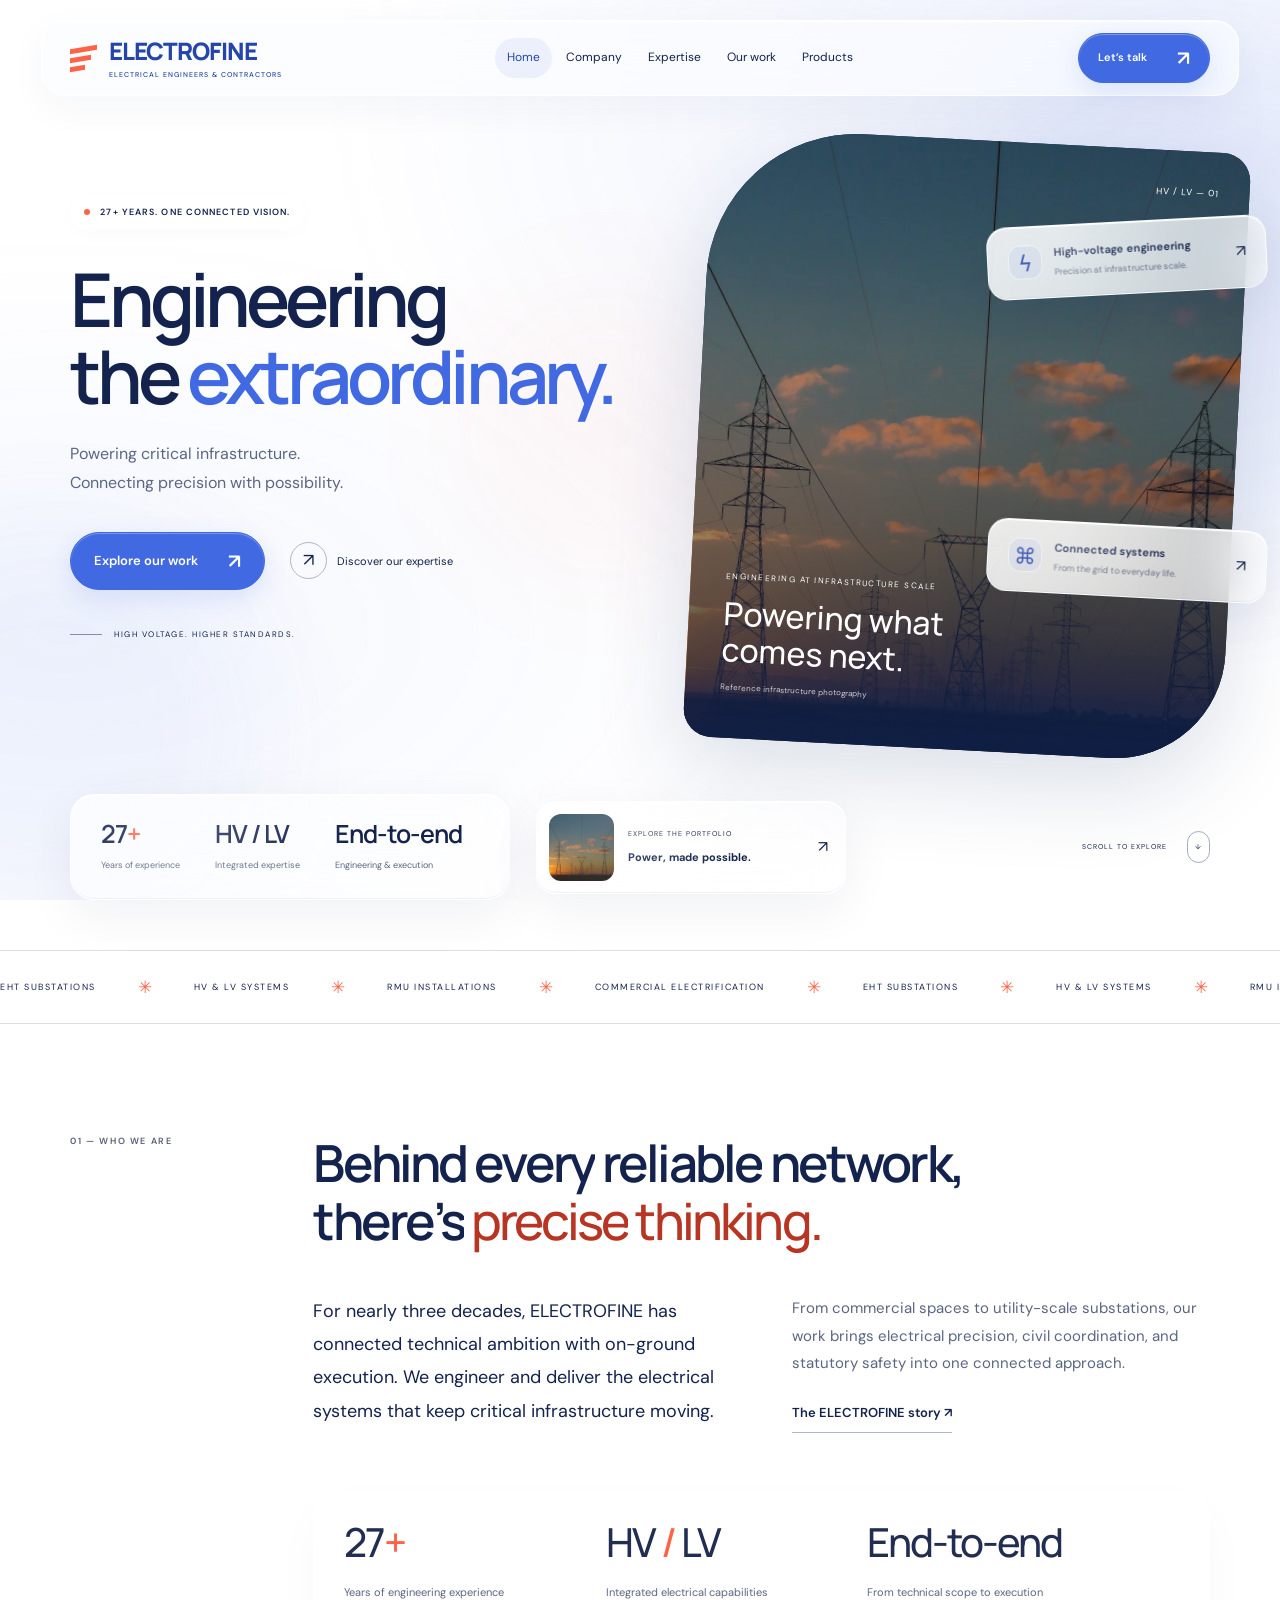
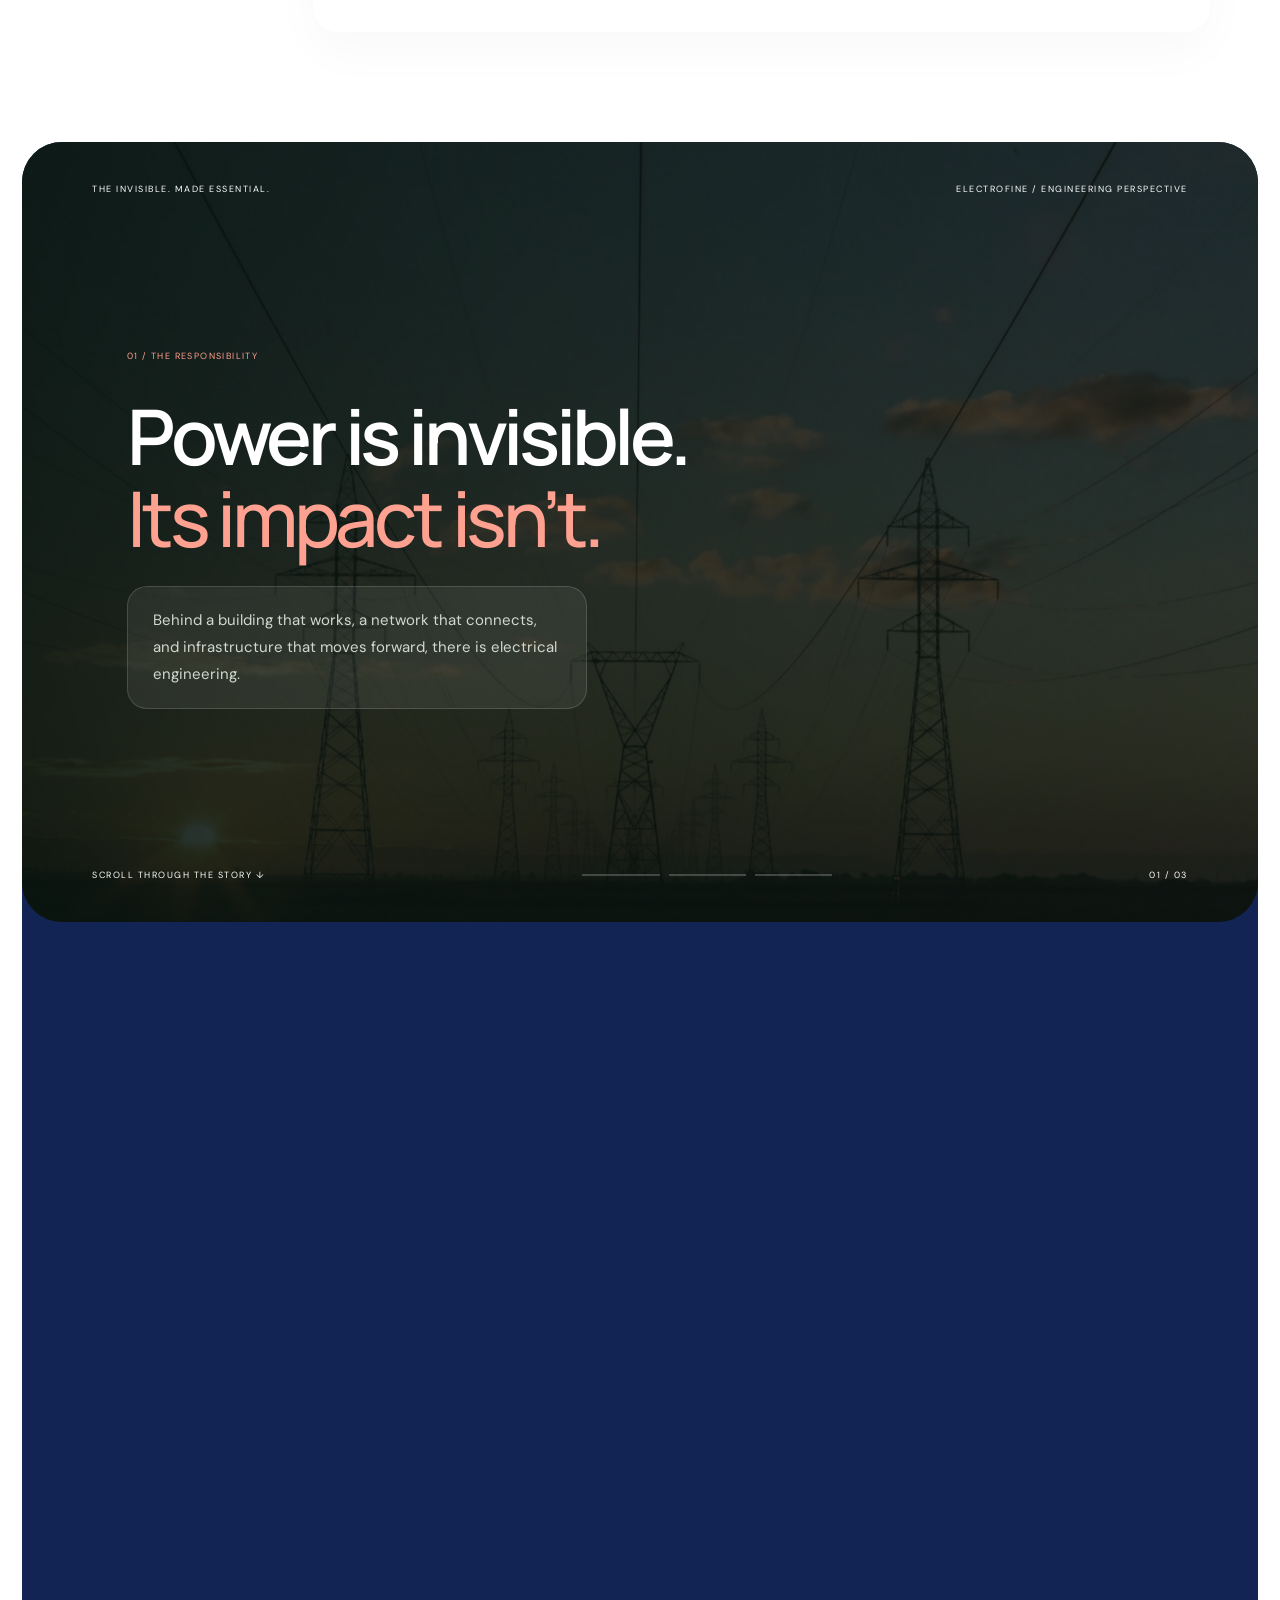
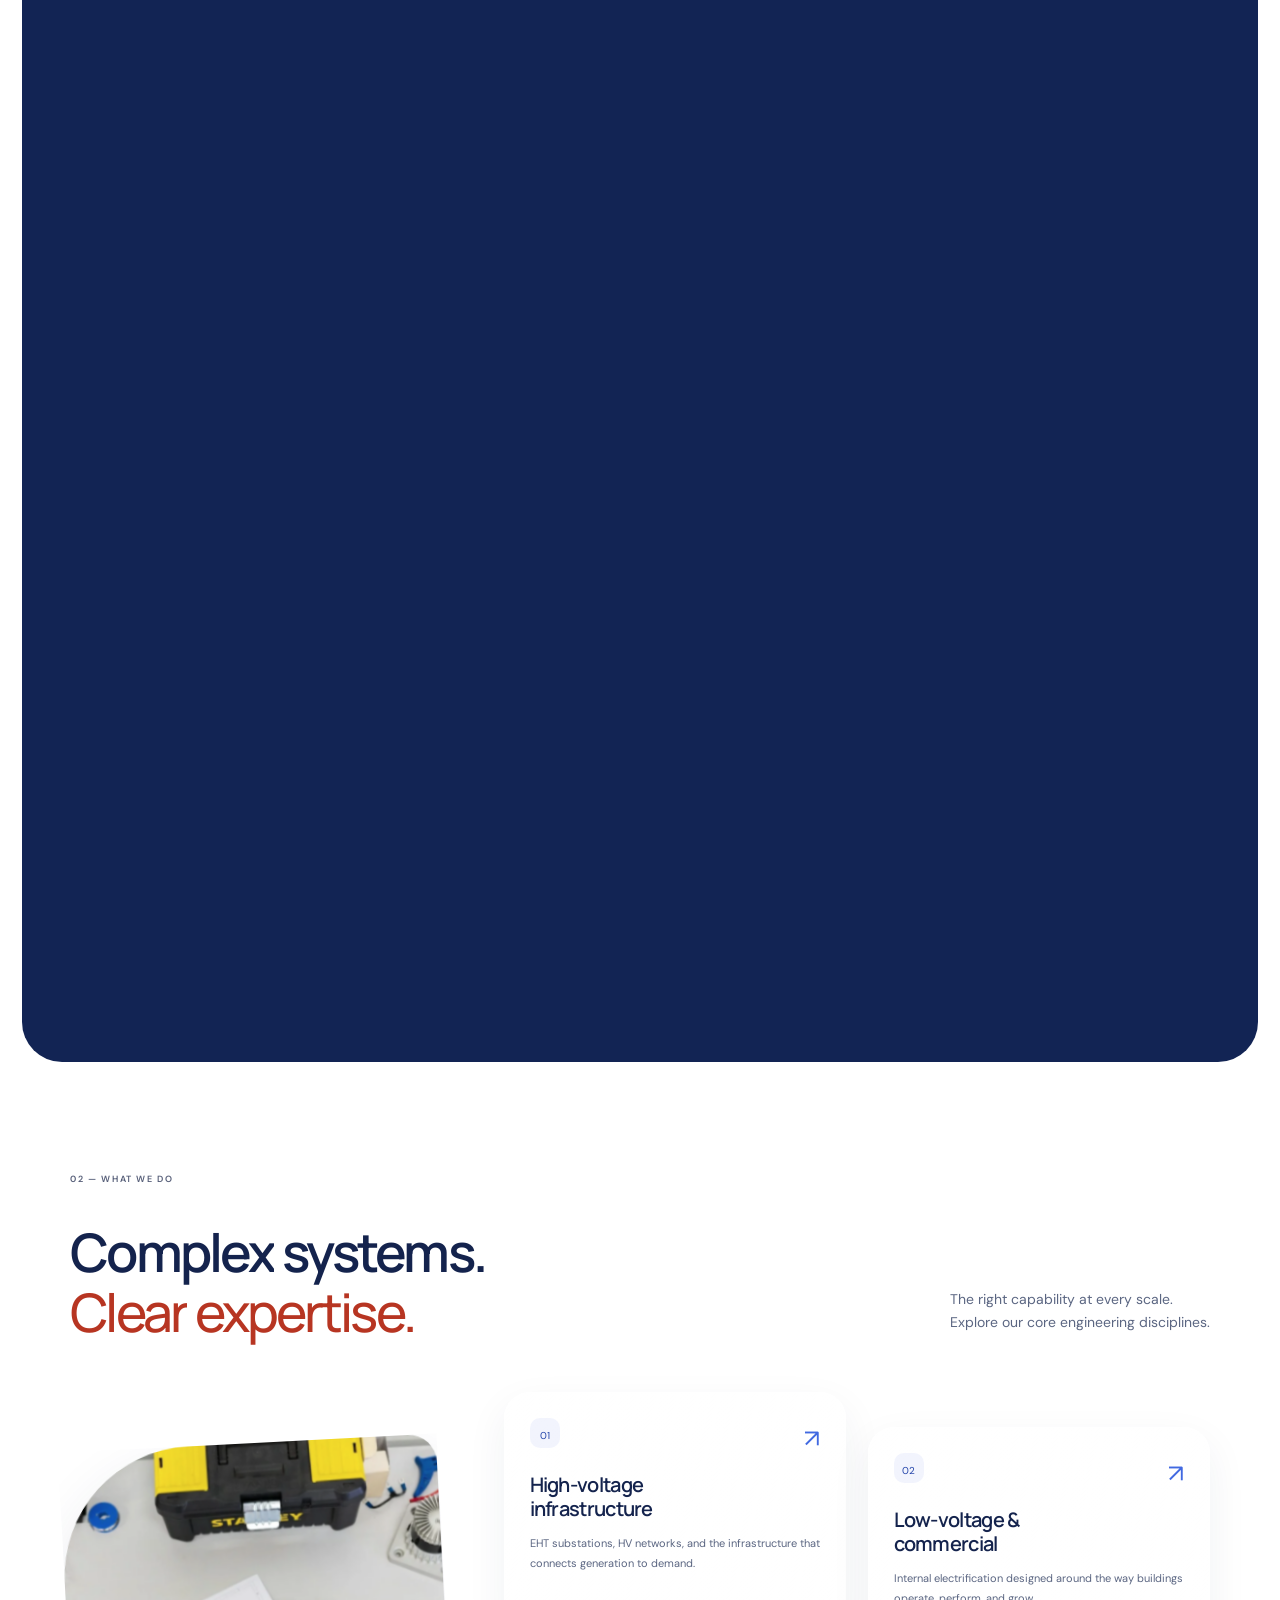
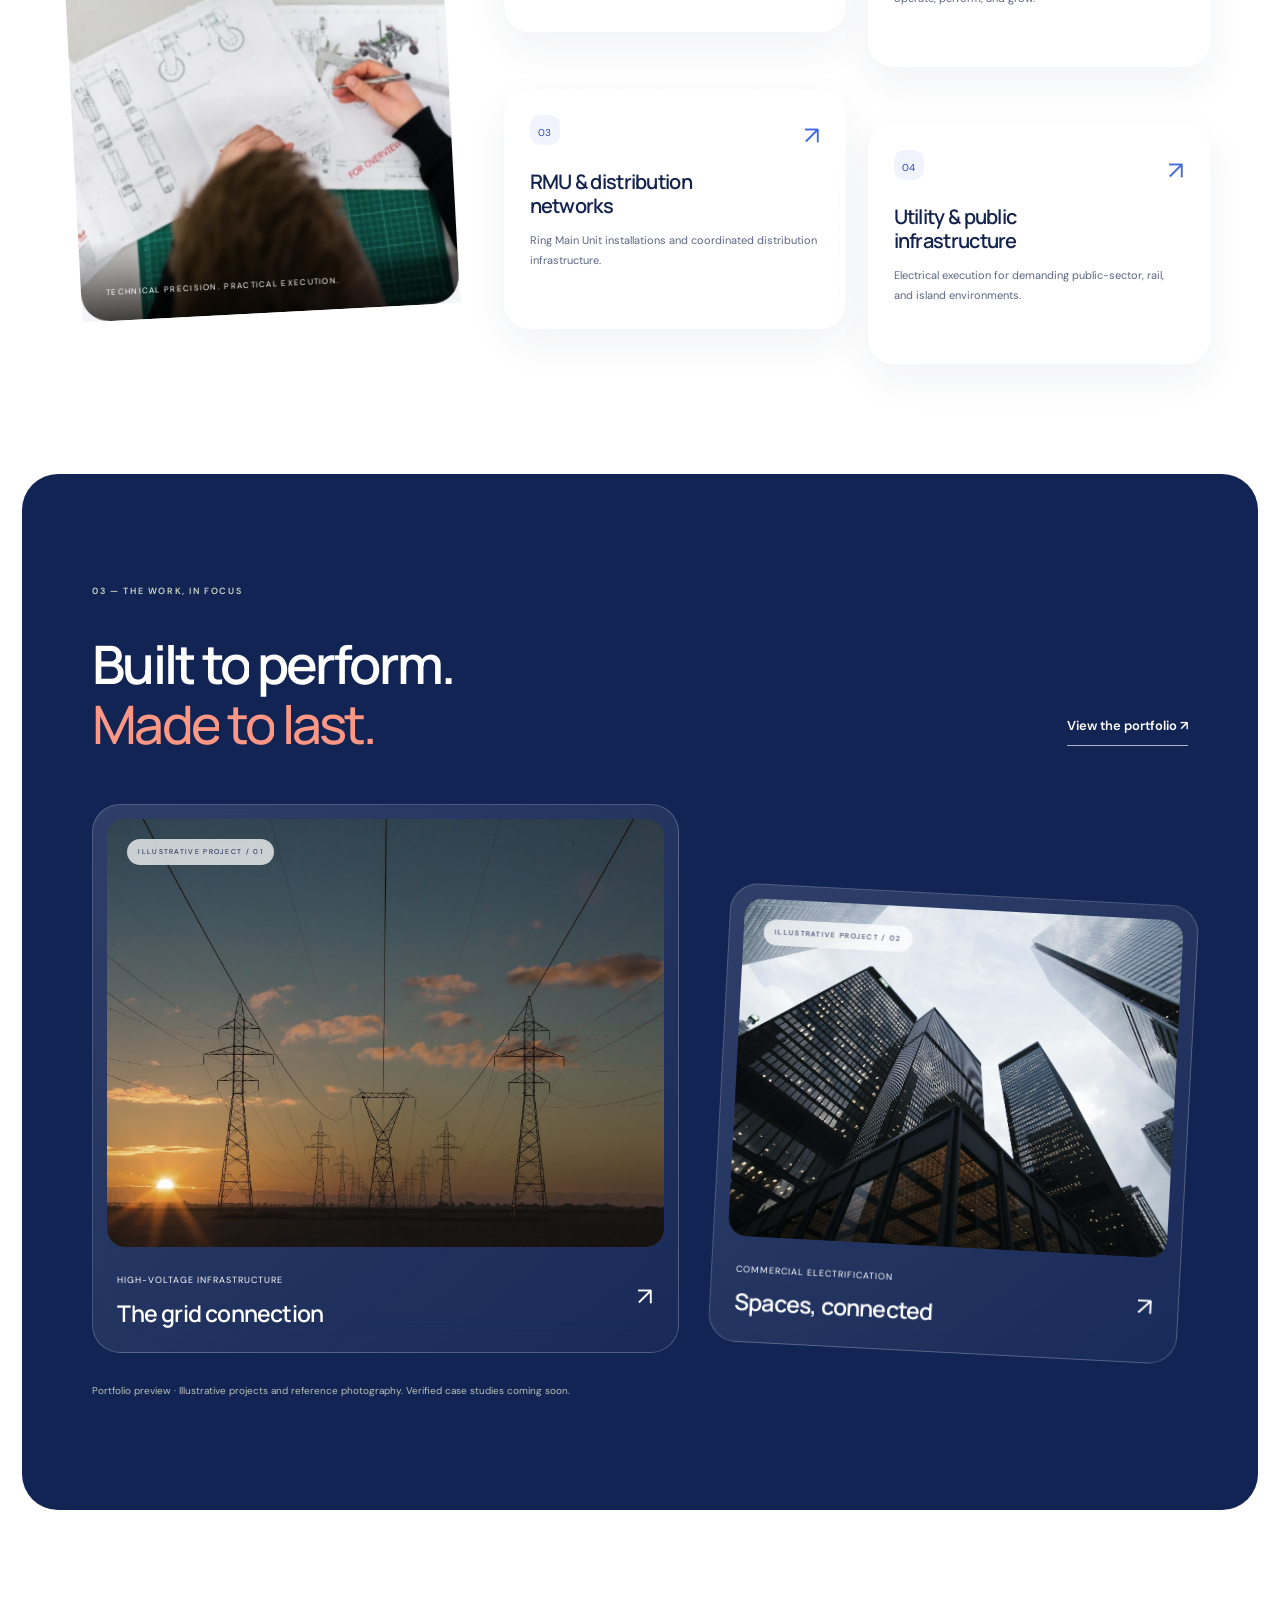
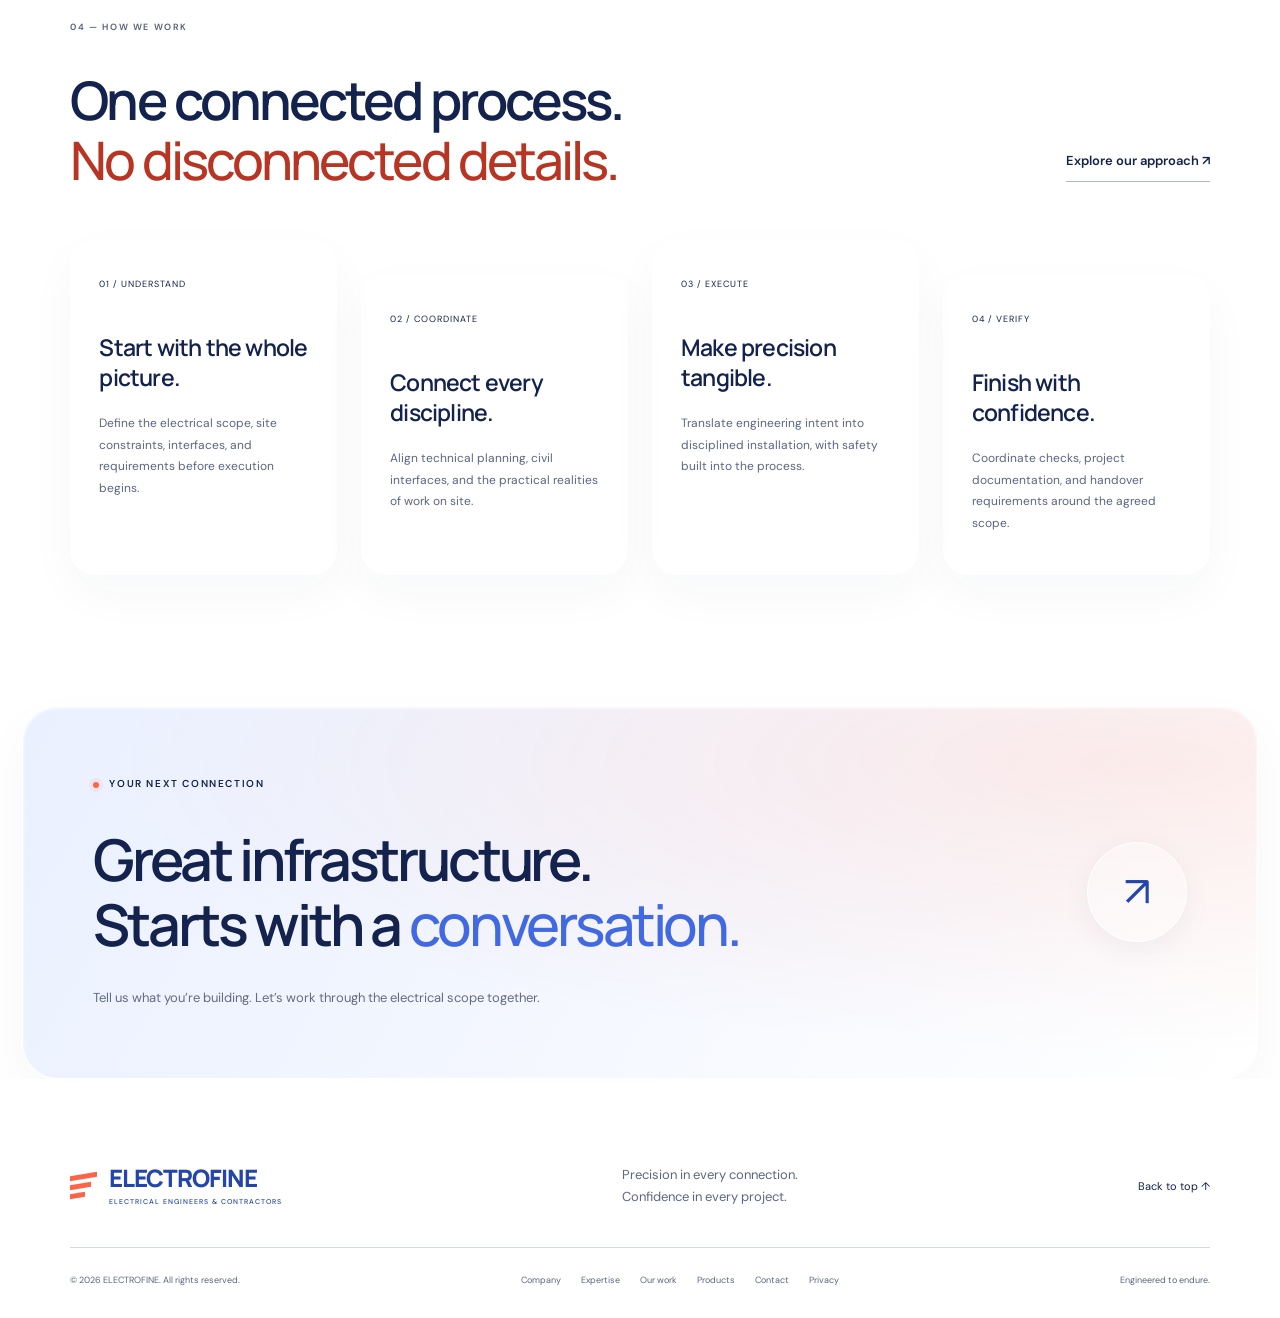
==== index.html @ de741df4 "Initial commit" ====
<!doctype html>
<html lang="en"><head><meta charset="utf-8"><meta name="viewport" content="width=device-width, initial-scale=1"><meta name="theme-color" content="#4169e1"><title>Power, with purpose | ELECTROFINE</title><meta name="description" content="ELECTROFINE Electrical Engineers and Contractors. Over 27 years of high-voltage, low-voltage, substation and infrastructure execution."><meta property="og:title" content="Power, with purpose | ELECTROFINE"><meta property="og:description" content="ELECTROFINE Electrical Engineers and Contractors. Over 27 years of high-voltage, low-voltage, substation and infrastructure execution."><meta property="og:type" content="website"><meta property="og:image" content="assets/images/power-lines.webp"><link rel="icon" type="image/svg+xml" href="assets/images/favicon.svg"><link rel="stylesheet" href="assets/css/fonts.css"><link rel="stylesheet" href="assets/css/style.css"><link rel="stylesheet" href="assets/css/liquid.css"><link rel="stylesheet" href="assets/css/brand.css"><script src="assets/js/config.js" defer></script><script src="assets/js/projects.js" defer></script><script src="assets/js/main.js" defer></script><script src="assets/js/motion.js" defer></script><script src="assets/js/liquid.js" defer></script><script src="assets/js/orbit.js" defer></script></head><body id="top" class="page-home"><a class="skip-link" href="#main">Skip to content</a><div class="scroll-progress" aria-hidden="true"></div><header class="site-header"><a class="brand" href="index.html" aria-label="ELECTROFINE home"><span class="brand-mark" aria-hidden="true"><i></i><i></i><i></i></span><span>ELECTROFINE<span class="brand-caption">ELECTRICAL ENGINEERS & CONTRACTORS</span></span></a><nav class="desktop-nav" aria-label="Main navigation"><a href="index.html" aria-current="page">Home</a><a href="about.html" >Company</a><a href="services.html" >Expertise</a><a href="portfolio.html" >Our work</a><a href="products.html">Products</a></nav><a class="button button-small header-cta" href="contact.html">Let’s talk <span aria-hidden="true">↗</span></a><button class="menu-toggle" aria-label="Open navigation" aria-expanded="false" aria-controls="mobile-menu"><span></span><span></span></button></header><nav id="mobile-menu" class="mobile-menu" aria-label="Mobile navigation" hidden><a href="index.html">Home</a><a href="about.html">Company</a><a href="services.html">Expertise</a><a href="portfolio.html">Our work</a><a href="products.html">Products</a><a href="contact.html">Let’s talk ↗</a></nav><div class="ambient-field" aria-hidden="true"><i></i><i></i><i></i></div><main id="main"><section class="liquid-hero"><div class="hero-halo" aria-hidden="true"></div><div class="liquid-hero-copy"><div class="pill-label"><span></span> 27+ YEARS. ONE CONNECTED VISION.</div><h1>Engineering<br>the <span class="orange-type">extraordinary.</span></h1><p>Powering critical infrastructure.<br>Connecting precision with possibility.</p><div class="hero-actions"><a class="button" href="portfolio.html">Explore our work <span>↗</span></a><a class="round-action" href="services.html"><span>↗</span> Discover our expertise</a></div><div class="hero-small-print"><span class="small-line"></span> HIGH VOLTAGE. HIGHER STANDARDS.</div></div><figure class="infrastructure-hero"><img src="assets/images/power-lines.webp" alt="High-voltage transmission towers and power lines at sunset" width="1600" height="1100" fetchpriority="high"><div class="hero-photo-shade"></div><figcaption><span>ENGINEERING AT INFRASTRUCTURE SCALE</span><strong>Powering what comes next.</strong><small>Reference infrastructure photography</small></figcaption><span class="photo-index" aria-hidden="true">HV / LV — 01</span></figure><a class="floating-glass capability-chip chip-one" href="services.html#high-voltage"><span class="chip-icon">ϟ</span><div><strong>High-voltage engineering</strong><small>Precision at infrastructure scale.</small></div><span>↗</span></a><a class="floating-glass capability-chip chip-two" href="services.html#distribution"><span class="chip-icon">⌘</span><div><strong>Connected systems</strong><small>From the grid to everyday life.</small></div><span>↗</span></a><div class="hero-bottom"><div class="glass-metrics glass-panel"><div><strong>27<span>+</span></strong><small>Years of experience</small></div><div><strong>HV / LV</strong><small>Integrated expertise</small></div><div><strong>End-to-end</strong><small>Engineering & execution</small></div></div><a class="mini-project glass-panel" href="portfolio.html"><img src="assets/images/power-lines.webp" alt="Electrical transmission infrastructure"><div><small>EXPLORE THE PORTFOLIO</small><strong>Power, made possible.</strong></div><span>↗</span></a><a class="hero-scroll" href="#intro">SCROLL TO EXPLORE <span>↓</span></a></div></section><div class="ticker" aria-hidden="true"><div class="ticker-track"><span>EHT SUBSTATIONS</span>✳<span>HV & LV SYSTEMS</span>✳<span>RMU INSTALLATIONS</span>✳<span>COMMERCIAL ELECTRIFICATION</span>✳<span>EHT SUBSTATIONS</span>✳<span>HV & LV SYSTEMS</span>✳<span>RMU INSTALLATIONS</span>✳<span>COMMERCIAL ELECTRIFICATION</span>✳</div></div>
<section class="section intro-section" id="intro"><div class="section-label">01 — WHO WE ARE</div><div class="intro-main"><h2 class="reveal">Behind every reliable network,<br>there’s <em>precise thinking.</em></h2><div class="intro-copy"><p>For nearly three decades, ELECTROFINE has connected technical ambition with on-ground execution. We engineer and deliver the electrical systems that keep critical infrastructure moving.</p><div><p>From commercial spaces to utility-scale substations, our work brings electrical precision, civil coordination, and statutory safety into one connected approach.</p><a class="text-link" href="about.html">The ELECTROFINE story ↗</a></div></div><div class="stats"><div><strong>27<span>+</span></strong><p>Years of engineering experience</p></div><div><strong>HV<span> / </span>LV</strong><p>Integrated electrical capabilities</p></div><div><strong>End-to-end</strong><p>From technical scope to execution</p></div></div></div></section>
<section class="power-story" aria-label="The thinking behind reliable power"><div class="power-story-pin"><img class="story-image" src="assets/images/power-lines.webp" alt="Transmission lines stretching toward the horizon" loading="lazy"><div class="story-shade"></div><div class="story-top"><span>THE INVISIBLE. MADE ESSENTIAL.</span><span>ELECTROFINE / ENGINEERING PERSPECTIVE</span></div><div class="story-slides"><article class="story-slide"><span class="story-index">01 / THE RESPONSIBILITY</span><h2>Power is invisible.<br><em>Its impact isn’t.</em></h2><p>Behind a building that works, a network that connects, and infrastructure that moves forward, there is electrical engineering.</p></article><article class="story-slide"><span class="story-index">02 / THE DISCIPLINE</span><h2>Every interface.<br><em>Every detail.</em></h2><p>From civil coordination to electrical execution, reliability begins where the details come together.</p></article><article class="story-slide"><span class="story-index">03 / THE COMMITMENT</span><h2>Built with precision.<br><em>Built to endure.</em></h2><p>Nearly three decades of experience, brought to the systems that everyday progress depends on.</p></article></div><div class="story-bottom"><span>SCROLL THROUGH THE STORY ↓</span><div class="story-steps" aria-hidden="true"><span><i></i></span><span><i></i></span><span><i></i></span></div><span class="story-counter" aria-hidden="true">01 / 03</span></div></div></section><section class="section expertise-section"><div class="section-top"><div><div class="section-label">02 — WHAT WE DO</div><h2 class="reveal">Complex systems.<br><em>Clear expertise.</em></h2></div><p class="section-intro">The right capability at every scale.<br>Explore our core engineering disciplines.</p></div><div class="expertise-layout"><figure class="expertise-photo"><img src="assets/images/industry.webp" alt="Technical drawings and tools on an engineering workbench" loading="lazy"><figcaption>TECHNICAL PRECISION. PRACTICAL EXECUTION.</figcaption></figure><div class="service-list"><a class="service-row" href="services.html#high-voltage"><span class="service-num">01</span><div><h3>High-voltage infrastructure</h3><p>EHT substations, HV networks, and the infrastructure that connects generation to demand.</p></div><span class="service-arrow">↗</span></a><a class="service-row" href="services.html#low-voltage"><span class="service-num">02</span><div><h3>Low-voltage & commercial</h3><p>Internal electrification designed around the way buildings operate, perform, and grow.</p></div><span class="service-arrow">↗</span></a><a class="service-row" href="services.html#distribution"><span class="service-num">03</span><div><h3>RMU & distribution networks</h3><p>Ring Main Unit installations and coordinated distribution infrastructure.</p></div><span class="service-arrow">↗</span></a><a class="service-row" href="services.html#infrastructure"><span class="service-num">04</span><div><h3>Utility & public infrastructure</h3><p>Electrical execution for demanding public-sector, rail, and island environments.</p></div><span class="service-arrow">↗</span></a></div></div></section><section class="section selected-work dark-section"><div class="section-top"><div><div class="section-label">03 — THE WORK, IN FOCUS</div><h2 class="reveal">Built to perform.<br><em>Made to last.</em></h2></div><a class="text-link" href="portfolio.html">View the portfolio ↗</a></div><div class="home-projects" data-home-projects></div><p class="image-note">Portfolio preview · Illustrative projects and reference photography. Verified case studies coming soon.</p></section>
<section class="section approach-section"><div class="section-top"><div><div class="section-label">04 — HOW WE WORK</div><h2 class="reveal">One connected process.<br><em>No disconnected details.</em></h2></div><a class="text-link" href="services.html#process">Explore our approach ↗</a></div><div class="process-grid"><article><span>01 / UNDERSTAND</span><h3>Start with the whole picture.</h3><p>Define the electrical scope, site constraints, interfaces, and requirements before execution begins.</p></article><article><span>02 / COORDINATE</span><h3>Connect every discipline.</h3><p>Align technical planning, civil interfaces, and the practical realities of work on site.</p></article><article><span>03 / EXECUTE</span><h3>Make precision tangible.</h3><p>Translate engineering intent into disciplined installation, with safety built into the process.</p></article><article><span>04 / VERIFY</span><h3>Finish with confidence.</h3><p>Coordinate checks, project documentation, and handover requirements around the agreed scope.</p></article></div></section><section class="cta-section"><div class="eyebrow"><span class="status-dot"></span> YOUR NEXT CONNECTION</div><div class="cta-row"><h2>Great infrastructure.<br>Starts with a <em>conversation.</em></h2><a class="circle-link" href="contact.html" aria-label="Discuss your project">↗</a></div><p>Tell us what you’re building. Let’s work through the electrical scope together.</p></section></main><footer class="site-footer"><div class="footer-top"><a class="brand" href="index.html"><span class="brand-mark" aria-hidden="true"><i></i><i></i><i></i></span><span>ELECTROFINE<span class="brand-caption">ELECTRICAL ENGINEERS & CONTRACTORS</span></span></a><p>Precision in every connection.<br>Confidence in every project.</p><a class="back-top" href="#top">Back to top ↑</a></div><div class="footer-bottom"><span>© <span data-year>2026</span> ELECTROFINE. All rights reserved.</span><div><a href="about.html">Company</a><a href="services.html">Expertise</a><a href="portfolio.html">Our work</a><a href="products.html">Products</a><a href="contact.html">Contact</a><a href="privacy.html">Privacy</a></div><span>Engineered to endure.</span></div></footer><div class="cursor-label" aria-hidden="true">EXPLORE ↗</div></body></html>
---- assets/css/fonts.css ----
@font-face {
  font-family: 'DM Sans';
  font-style: normal;
  font-weight: 400;
  font-display: swap;
  src: url(../fonts/font-0.woff) format('woff');
}
@font-face {
  font-family: 'DM Sans';
  font-style: normal;
  font-weight: 500;
  font-display: swap;
  src: url(../fonts/font-1.woff) format('woff');
}
@font-face {
  font-family: 'DM Sans';
  font-style: normal;
  font-weight: 600;
  font-display: swap;
  src: url(../fonts/font-2.woff) format('woff');
}
@font-face {
  font-family: 'DM Sans';
  font-style: normal;
  font-weight: 700;
  font-display: swap;
  src: url(../fonts/font-3.woff) format('woff');
}
@font-face {
  font-family: 'Manrope';
  font-style: normal;
  font-weight: 400;
  font-display: swap;
  src: url(../fonts/font-4.woff) format('woff');
}
@font-face {
  font-family: 'Manrope';
  font-style: normal;
  font-weight: 500;
  font-display: swap;
  src: url(../fonts/font-5.woff) format('woff');
}
@font-face {
  font-family: 'Manrope';
  font-style: normal;
  font-weight: 600;
  font-display: swap;
  src: url(../fonts/font-6.woff) format('woff');
}
@font-face {
  font-family: 'Manrope';
  font-style: normal;
  font-weight: 700;
  font-display: swap;
  src: url(../fonts/font-7.woff) format('woff');
}
@font-face {
  font-family: 'Manrope';
  font-style: normal;
  font-weight: 800;
  font-display: swap;
  src: url(../fonts/font-8.woff) format('woff');
}
---- assets/css/style.css ----
/* Electrofine — static, responsive design system. */
:root{--paper:#f3f1e9;--ink:#1b231e;--muted:#6c7168;--line:#d8d9ce;--acid:#e3fb55;--dark:#202a23;--white:#fff;--gutter:clamp(22px,4.5vw,80px);--heading:'Manrope',Arial,sans-serif;--body:'DM Sans',Arial,sans-serif;--ease:cubic-bezier(.22,1,.36,1)}
*{box-sizing:border-box}html{scroll-behavior:smooth;scroll-padding-top:100px}body{margin:0;background:var(--paper);color:var(--ink);font:16px/1.65 var(--body);-webkit-font-smoothing:antialiased}body.menu-open{overflow:hidden}::selection{color:var(--ink);background:var(--acid)}a{color:inherit;text-decoration:none}button,input,select,textarea{font:inherit}button,a,input,select,textarea{-webkit-tap-highlight-color:transparent}button{cursor:pointer}button:disabled{cursor:default}img{display:block;width:100%;height:100%;object-fit:cover}figure{margin:0}h1,h2,h3,p{margin-top:0}h1,h2,h3{font-family:var(--heading);font-weight:500}h1{font-size:clamp(62px,8.7vw,160px);line-height:.99;letter-spacing:-.065em}h2{font-size:clamp(35px,4.15vw,76px);line-height:1.13;letter-spacing:-.055em}h3{font-size:24px;line-height:1.3;letter-spacing:-.035em}em{font-family:Georgia,'Times New Roman',serif;font-weight:400;letter-spacing:-.055em}p{color:var(--muted)}button{border:0}button:focus-visible,a:focus-visible,summary:focus-visible{outline:2px solid #81930d;outline-offset:6px}input:focus-visible,select:focus-visible,textarea:focus-visible{outline:2px solid #81930d;outline-offset:3px}.sr-only{position:absolute;width:1px;height:1px;overflow:hidden;clip:rect(0,0,0,0);white-space:nowrap}.skip-link{position:fixed;top:-100px;left:20px;background:var(--acid);padding:12px;z-index:1000}.skip-link:focus{top:10px}.scroll-progress{height:3px;position:fixed;top:0;left:0;background:var(--ink);width:0;z-index:110}.site-header{height:100px;display:flex;align-items:center;justify-content:space-between;padding:0 var(--gutter);gap:25px;border-bottom:1px solid var(--line);background:rgba(243,241,233,.96);position:relative;z-index:100}.brand{display:inline-flex;align-items:center;gap:12px;font:700 30px/1 var(--heading);letter-spacing:-1.5px}.brand-caption{display:block;font:500 7px/1 var(--body);letter-spacing:1.15px;margin-top:8px}.brand-mark{display:grid;gap:4px;width:27px;transform:skewY(-9deg)}.brand-mark i{display:block;height:5px;background:currentColor}.brand-mark i:nth-child(2){width:21px}.brand-mark i:nth-child(3){width:15px}.desktop-nav{display:flex;gap:32px;font-size:13px}.desktop-nav a{position:relative;padding:14px 0}.desktop-nav a::after{content:'';position:absolute;bottom:5px;left:0;right:0;height:2px;background:var(--ink);transform:scaleX(0);transform-origin:left;transition:transform .3s}.desktop-nav a:hover::after,.desktop-nav a[aria-current]::after{transform:scaleX(1)}.button{display:inline-flex;align-items:center;justify-content:space-between;gap:30px;min-height:53px;padding:15px 24px;background:var(--acid);color:var(--ink);border:1px solid transparent;border-radius:3px;font-size:13px;font-weight:600;transition:background .25s,transform .25s;line-height:1.4}.button:hover{background:#d2ec37;transform:translateY(-3px)}.button span{font-size:20px;transition:transform .25s}.button:hover span{transform:translate(2px,-2px)}.button-small{min-height:43px;padding:10px 19px}.menu-toggle{display:none;background:transparent;padding:12px}.menu-toggle span{display:block;width:24px;height:2px;background:var(--ink);margin:5px 0}.mobile-menu{position:fixed;inset:85px 0 0;background:var(--paper);z-index:99;padding:35px var(--gutter)}.mobile-menu:not([hidden]){display:flex;flex-direction:column}.mobile-menu a{font:500 38px/1.8 var(--heading);border-bottom:1px solid var(--line);letter-spacing:-2px}.eyebrow,.hero-kicker,.section-label{font-size:10px;font-weight:600;letter-spacing:1.6px;text-transform:uppercase}.eyebrow,.hero-kicker{display:flex;align-items:center;gap:10px}.status-dot{display:inline-block;width:6px;height:6px;background:var(--ink);border-radius:50%;box-shadow:0 0 0 4px rgba(27,35,30,.05)}.tiny-index{font-size:9px;letter-spacing:1.3px}.hero-heading{position:relative;padding:40px var(--gutter) 32px}.hero-kicker{margin-bottom:23px}.hero h1{margin:0;max-width:80%;font-size:clamp(90px,10.2vw,185px)}.hero h1>span{display:block}.hero h1 .hero-line{display:flex;align-items:center;gap:40px}.hero h1 em{line-height:.98}.heading-spark{font:400 clamp(65px,8vw,130px)/1 var(--body);color:#7d902e;display:inline-block;animation:rotate-slow 50s linear infinite}.hero-aside{position:absolute;right:var(--gutter);bottom:44px;max-width:250px}.hero-aside p{font-size:15px;line-height:1.65;margin:20px 0;color:var(--ink)}.text-link{display:inline-flex;align-items:center;justify-content:space-between;gap:30px;font-size:13px;font-weight:600;padding:9px 0;border-bottom:1px solid currentColor;transition:gap .3s}.text-link:hover{gap:42px}.hero-media{height:clamp(430px,46vw,760px);margin:0 var(--gutter);position:relative;overflow:hidden;background:var(--dark)}.hero-media>img{object-position:center 55%;animation:hero-image 1.6s var(--ease) both}.hero-media-shade{position:absolute;inset:0;background:linear-gradient(180deg,rgba(0,0,0,.18),transparent 35%,rgba(0,0,0,.65))}.hero-media-top{position:absolute;top:28px;left:32px;right:32px;display:flex;justify-content:space-between;color:white;font-size:9px;letter-spacing:1.5px}.hero-media-bottom{position:absolute;bottom:52px;left:40px;right:40px;display:flex;align-items:end;justify-content:space-between}.hero-media-bottom p{color:#fff;font:500 clamp(35px,4vw,65px)/1.1 var(--heading);letter-spacing:-2px;margin:0}.hero-media-bottom .button{margin-bottom:6px}.scroll-hint{position:absolute;bottom:15px;left:40px;right:40px;color:#fff;display:flex;justify-content:space-between;font-size:8px;letter-spacing:2px;opacity:.8}.ticker{overflow:hidden;margin-top:45px;border-block:1px solid var(--line);padding:20px 0}.ticker-track{display:flex;gap:42px;align-items:center;width:max-content;animation:ticker 50s linear infinite;font-size:17px;color:#7d902e}.ticker-track span{font-size:10px;letter-spacing:2px;color:var(--ink)}.section{padding:110px var(--gutter)}.section-label{margin-bottom:35px}.intro-section{display:grid;grid-template-columns:1fr 3fr;gap:35px}.intro-main h2{max-width:900px;margin-bottom:45px}.intro-copy{display:grid;grid-template-columns:1fr 1fr;gap:60px}.intro-copy p{font-size:15px;line-height:1.85}.intro-copy>p{font-size:18px;color:var(--ink)}.stats{display:grid;grid-template-columns:1fr 1fr 1.35fr;border-top:1px solid var(--line);padding-top:35px;margin-top:45px;gap:30px}.stats strong{font:500 clamp(28px,3.5vw,56px)/1 var(--heading);letter-spacing:-2px;white-space:nowrap}.stats strong span{color:#829342}.stats p{font-size:11px;margin:18px 0 0}.section-top{display:flex;justify-content:space-between;align-items:flex-end;gap:40px;margin-bottom:50px}.section-top h2{margin:0}.section-top>.text-link{margin-bottom:8px}.section-intro{font-size:14px;max-width:300px;margin-bottom:8px}.expertise-section{border-top:1px solid var(--line)}.expertise-layout{display:grid;grid-template-columns:.85fr 1.4fr;gap:80px}.expertise-photo{height:540px;position:relative;overflow:hidden}.expertise-photo img{filter:saturate(.65)}.expertise-photo figcaption{position:absolute;bottom:0;left:0;right:0;background:linear-gradient(transparent,rgba(0,0,0,.7));color:#fff;font-size:8px;letter-spacing:1.3px;padding:45px 25px 22px}.service-row{display:flex;gap:23px;align-items:flex-start;padding:30px 0;border-top:1px solid var(--line)}.service-row:last-child{border-bottom:1px solid var(--line)}.service-num{font-size:10px;padding-top:6px}.service-row h3{margin:0 0 13px;font-size:25px}.service-row p{max-width:400px;font-size:13px;margin:0;line-height:1.75}.service-arrow{margin-left:auto;font-size:25px;transition:transform .3s}.service-row:hover .service-arrow{transform:translate(4px,-4px)}.service-row h3{transition:transform .3s}.service-row:hover h3{transform:translateX(6px)}.dark-section{background:var(--dark);color:var(--paper)}.dark-section p{color:#b8c0b6}.dark-section .section-label{color:#ccd5c4}.dark-section .text-link{color:var(--acid)}.home-projects{display:grid;grid-template-columns:1.25fr 1fr;gap:34px}.project-card{position:relative}.project-image{display:block;overflow:hidden;position:relative;background:#394137;aspect-ratio:1.3}.project-image img{transition:transform .9s var(--ease),filter .8s;filter:saturate(.65)}.project-card:hover img,.project-card:focus-within img{transform:scale(1.055);filter:saturate(.95)}.project-meta{display:flex;justify-content:space-between;align-items:center;border-bottom:1px solid #ffffff30;padding:18px 0}.project-meta h3{font-size:22px;margin:7px 0 0}.project-meta span{font-size:9px;letter-spacing:1px}.project-meta>span{font-size:25px}.project-preview-tag{position:absolute;top:20px;left:20px;background:var(--paper);color:var(--ink);padding:7px 11px;font-size:8px;letter-spacing:1.3px}.project-overlay{position:absolute;inset:0;background:linear-gradient(transparent,rgba(8,17,11,.88));display:flex;flex-direction:column;justify-content:flex-end;padding:35px;color:#fff;opacity:0;transition:opacity .4s}.project-overlay p{color:#e4e8df;max-width:400px;transform:translateY(10px);transition:transform .4s}.project-overlay .text-link{align-self:start;color:var(--acid)}.project-card:hover .project-overlay,.project-card:focus-within .project-overlay{opacity:1}.project-card:hover .project-overlay p,.project-card:focus-within .project-overlay p{transform:translateY(0)}.image-note{margin:30px 0 0;font-size:10px}.process-grid{display:grid;grid-template-columns:repeat(4,1fr);gap:35px}.process-grid article{border-top:1px solid var(--line);padding-top:24px}.process-grid article>span{font-size:9px;letter-spacing:1px}.process-grid h3{font-size:23px;max-width:240px;margin:38px 0 20px}.process-grid p{font-size:13px;line-height:1.8}.dark-section .process-grid article{border-color:#ffffff40}.cta-section{padding:75px var(--gutter);background:var(--acid)}.cta-section .eyebrow{margin-bottom:34px}.cta-row{display:flex;justify-content:space-between;align-items:center;gap:30px}.cta-row h2{font-size:clamp(37px,5.3vw,88px);margin:0}.cta-section>p{font-size:13px;margin:30px 0 0;color:#475228}.circle-link{width:100px;height:100px;border:1px solid var(--ink);border-radius:50%;display:flex;align-items:center;justify-content:center;font-size:42px;flex-shrink:0;transition:background .3s,color .3s,transform .3s}.circle-link:hover{background:var(--ink);color:var(--acid);transform:rotate(45deg)}.site-footer{padding:55px var(--gutter) 25px}.footer-top{display:flex;align-items:center;justify-content:space-between;gap:35px;padding-bottom:50px}.footer-top p{font-size:13px;margin:0}.back-top{font-size:11px}.footer-bottom{display:flex;align-items:center;justify-content:space-between;border-top:1px solid var(--line);padding-top:25px;gap:25px;font-size:9px;color:var(--muted)}.footer-bottom>div{display:flex;gap:20px}.cursor-label{position:fixed;top:0;left:0;width:88px;height:88px;border-radius:50%;background:var(--acid);color:var(--ink);font-size:10px;display:grid;place-items:center;z-index:90;pointer-events:none;opacity:0;transform:translate(-50%,-50%) scale(.6);transition:opacity .2s,transform .2s}.cursor-label.visible{opacity:1;transform:translate(-50%,-50%) scale(1)}.page-heading{padding:70px var(--gutter) 50px}.page-heading .eyebrow{margin-bottom:45px}.page-heading h1{margin-bottom:45px}.heading-bottom{display:flex;justify-content:space-between;align-items:end;gap:30px}.heading-bottom p{max-width:370px;font-size:15px;line-height:1.75;margin:0}.wide-image{height:570px;position:relative;margin-inline:var(--gutter)}.wide-image img{filter:saturate(.6);object-position:center 45%}.wide-image figcaption{position:absolute;bottom:24px;left:30px;color:#fff;font-size:9px;letter-spacing:1.5px}.large-stat{font:500 120px/1 var(--heading);letter-spacing:-8px;color:var(--acid)}.large-stat span{font-size:60px}.large-stat small{display:block;font:400 9px/1.5 var(--body);letter-spacing:1px;margin-top:20px;color:var(--paper)}.timeline{display:grid;grid-template-columns:repeat(3,1fr);gap:50px;margin-top:80px}.timeline article{border-top:1px solid #73806f;position:relative;padding-top:30px}.timeline article::before{content:'';width:7px;height:7px;background:var(--acid);border-radius:50%;position:absolute;top:-4px;left:0}.timeline article>span{font-size:9px;letter-spacing:1px}.timeline h3{margin-top:35px}.timeline p{font-size:14px;line-height:1.8}.values-grid{display:grid;grid-template-columns:1fr 1fr;gap:100px}.values-grid article{position:relative;border-top:1px solid var(--line);padding:26px 0 28px 48px}.values-grid article>span{position:absolute;top:28px;left:0;font-size:10px}.values-grid h3{font-size:23px}.values-grid p{font-size:14px;margin:0}.sector-band{padding:45px var(--gutter);border-top:1px solid var(--line)}.sector-band>span{font-size:9px;letter-spacing:1.4px}.sector-band p{font:500 clamp(18px,2.2vw,35px)/1.7 var(--heading);color:var(--ink);margin:22px 0 0}.sector-band i{font-style:normal;color:#829342;margin-inline:16px}.service-jump{display:grid;grid-template-columns:repeat(4,1fr);margin:20px var(--gutter) 0;border-block:1px solid var(--line);gap:20px}.service-jump a{font-size:11px;padding:25px 0}.service-detail{scroll-margin-top:0}.service-detail+.service-detail{border-top:1px solid var(--line)}.service-detail-title{display:flex;justify-content:space-between;gap:40px;align-items:start;margin-bottom:45px}.service-detail-title h2{width:65%;margin:0}.service-detail-body{display:grid;grid-template-columns:1fr 1fr;gap:80px}.service-detail-body>img{height:500px;filter:saturate(.55)}.service-detail-body>div{padding-top:15px}.service-detail-body p{font-size:15px;line-height:1.85}.line-list{list-style:none;padding:0;margin:30px 0}.line-list li{padding:15px 0;border-top:1px solid var(--line);font-size:12px;display:flex;justify-content:space-between}.line-list li:last-child{border-bottom:1px solid var(--line)}.faq-section{display:grid;grid-template-columns:1fr 1.4fr;gap:80px}.faq-list details{border-top:1px solid var(--line)}.faq-list details:last-child{border-bottom:1px solid var(--line)}.faq-list summary{list-style:none;cursor:pointer;padding:25px 0;display:flex;justify-content:space-between;gap:24px;font-size:16px}.faq-list summary::-webkit-details-marker{display:none}.faq-list summary span{font-size:24px;line-height:1;transition:transform .3s}.faq-list details[open] summary span{transform:rotate(45deg)}.faq-list p{font-size:14px;max-width:550px;padding-right:30px}.portfolio-heading h1 .heading-spark{margin-left:7vw}.portfolio-toolbar{display:flex;justify-content:space-between;align-items:center;gap:20px;margin:10px var(--gutter) 0;padding:25px 0;border-block:1px solid var(--line)}.filters{display:flex;gap:10px;flex-wrap:wrap}.filters button,.view-toggle{font-size:11px;padding:10px 16px;background:transparent;color:var(--ink);border-radius:3px}.filters button.active{background:var(--ink);color:var(--paper)}.filters button:hover:not(.active){background:#e4e5da}.filters sup{margin-left:8px;font-size:8px}.view-toggle{border:1px solid var(--line);white-space:nowrap}.view-toggle span{margin-left:12px}.portfolio-notice{padding:20px var(--gutter) 0;font-size:9px;letter-spacing:1px;margin:0}.portfolio-notice span{margin-left:20px;font-size:11px;letter-spacing:0}.portfolio-stage{padding:35px var(--gutter) 80px}.portfolio-track{display:grid;grid-template-columns:1fr 1fr;gap:50px 30px}.portfolio-track .project-meta{border-color:var(--line)}.portfolio-track .project-image{aspect-ratio:1.35}.portfolio-track .project-overlay p{font-size:15px}.gallery-bottom{display:none}.portfolio-stage.scroll-gallery{height:var(--gallery-height,300vh);padding:0;position:relative;margin-top:30px}.scroll-gallery .portfolio-sticky{position:sticky;top:0;height:100vh;overflow:hidden;display:flex;flex-direction:column;justify-content:center;padding-top:35px}.scroll-gallery .portfolio-track{display:flex;gap:35px;padding:0 var(--gutter);width:max-content;will-change:transform}.scroll-gallery .project-card{width:min(67vw,1050px);flex-shrink:0}.scroll-gallery .project-image{height:65vh;aspect-ratio:auto;max-height:650px}.scroll-gallery .gallery-bottom{display:flex;align-items:center;gap:30px;margin:32px var(--gutter);font-size:9px;letter-spacing:1px}.gallery-progress{height:1px;background:var(--line);flex:1;margin-left:50px}.gallery-progress span{height:2px;background:var(--ink);width:0;display:block}.gallery-instruction{margin-left:30px}.project-detail-heading{padding-bottom:30px}.project-detail-heading h1{font-size:clamp(55px,7.5vw,130px);max-width:1150px}.breadcrumb{font-size:11px;margin-bottom:35px;display:inline-block}.detail-tags{display:flex;justify-content:space-between;gap:20px;font-size:10px;letter-spacing:1px}.sample-label{color:#6b762f}.project-cover{height:68vh;min-height:350px;margin:0 var(--gutter)}.project-cover img{filter:saturate(.65)}.project-overview{display:grid;grid-template-columns:1fr 2fr;gap:100px}.project-facts{margin:0}.project-facts div{border-top:1px solid var(--line);padding:18px 0}.project-facts dt{font-size:9px;color:var(--muted);letter-spacing:1px}.project-facts dd{margin:8px 0 0;font-size:14px}.project-overview h2{font-size:42px}.project-overview p{font-size:16px;line-height:1.9}.sample-disclaimer{padding:20px;background:#e6e8dd;font-size:12px!important}.project-scope{display:grid;grid-template-columns:1fr 1fr;gap:100px}.project-scope .line-list li{border-color:#ffffff35}.project-scope p{max-width:480px}.project-pagination{display:flex;justify-content:space-between;align-items:center;gap:35px;padding:50px var(--gutter)}.next-project{font:500 30px/1.4 var(--heading);letter-spacing:-1px}.next-project small{display:block;font:400 9px/1.5 var(--body);letter-spacing:1px;margin-bottom:12px;color:var(--muted)}.contact-layout{padding-top:45px;display:grid;grid-template-columns:.85fr 1.3fr;gap:100px}.contact-aside>p{max-width:320px;font-size:14px}.contact-details{margin:40px 0}.contact-details a{display:block;font-size:18px;margin:10px 0}.contact-details p{font-size:13px}.contact-guide{border-top:1px solid var(--line);padding-top:25px}.contact-guide>span{font-size:9px;letter-spacing:1px}.contact-guide ul{padding-left:17px;color:var(--muted);font-size:13px;line-height:2.2}.form-heading{display:flex;justify-content:space-between;align-items:center;border-top:1px solid var(--ink);padding-top:25px;margin-bottom:32px;gap:20px}.form-heading h3{margin:0}.form-heading>span,.form-divider{font-size:9px;letter-spacing:1px}.form-row{display:grid;grid-template-columns:1fr 1fr;gap:25px}label{display:block;font-size:11px;font-weight:500;margin-bottom:27px}label>span{color:var(--muted)}input,select,textarea{display:block;width:100%;border:0;border-bottom:1px solid #b7bbae;background:transparent;color:var(--ink);font-size:14px;border-radius:0;padding:14px 0;line-height:1.6}input::placeholder,textarea::placeholder{color:#7c8176;font-size:13px}textarea{resize:vertical;min-height:140px}select{margin-top:2px;max-width:100%}.form-divider{margin:15px 0 30px;border-top:1px solid var(--line);padding-top:28px}.checkbox-label{display:flex;gap:12px;align-items:flex-start;font-size:11px;line-height:1.8}.checkbox-label input{width:15px;height:15px;margin-top:3px;flex-shrink:0;accent-color:var(--ink)}.checkbox-label a{text-decoration:underline}.form-submit{display:flex;align-items:center;justify-content:space-between;gap:20px}.form-submit>span{font-size:10px;color:var(--muted)}.form-note{font-size:11px;margin:20px 0 0;line-height:1.8}.form-status:not(:empty){padding:16px 20px;background:#e3e8d8;margin-top:20px;font-size:13px}.form-status a{text-decoration:underline}.legal-copy{max-width:1000px;margin:auto;padding-top:20px}.legal-copy h2{font-size:38px}.legal-copy h3{font-size:23px;margin-top:38px}.legal-copy p{font-size:15px}.error-heading{min-height:65vh}.error-heading .button{margin-top:25px}.noscript-message{margin:30px var(--gutter)}.reveal{transition:opacity .85s var(--ease),transform .85s var(--ease)}.js-motion .reveal:not(.is-visible){opacity:0;transform:translateY(30px)}
@keyframes ticker{to{transform:translateX(-50%)}}@keyframes rotate-slow{to{transform:rotate(360deg)}}@keyframes hero-image{from{transform:scale(1.06);opacity:.6}to{transform:scale(1);opacity:1}}
@media(min-width:1800px){.site-header,.hero-heading,.section,.page-heading,.site-footer,.cta-section{padding-left:max(var(--gutter),calc((100vw - 1650px)/2));padding-right:max(var(--gutter),calc((100vw - 1650px)/2))}.hero-aside{right:max(var(--gutter),calc((100vw - 1650px)/2))}}
@media(max-width:1100px){.desktop-nav{gap:20px}.hero-aside{max-width:210px}.hero h1{font-size:11vw}.intro-section{grid-template-columns:1fr}.intro-copy{gap:35px}.expertise-layout{gap:40px;grid-template-columns:.85fr 1.3fr}.service-row h3{font-size:21px}.service-row{gap:17px}.process-grid{gap:22px}.process-grid h3{font-size:21px}.contact-layout{gap:55px}.service-detail-body{gap:45px}.values-grid{gap:60px}.footer-bottom>span:last-child{display:none}.faq-section{gap:40px}}
@media(max-width:760px){:root{--gutter:23px}.site-header{height:85px}.brand{font-size:25px;gap:10px}.brand-caption{font-size:5.8px;letter-spacing:.95px}.brand-mark{width:24px}.brand-mark i{height:4px}.desktop-nav,.header-cta{display:none}.menu-toggle{display:block}.hero-heading{padding-top:35px;padding-bottom:28px}.hero-kicker{font-size:8px;letter-spacing:1.4px;margin-bottom:30px}.hero h1{font-size:clamp(58px,16.8vw,120px);max-width:100%;line-height:1.02}.hero h1 .hero-line{gap:22px}.heading-spark{font-size:65px}.hero-aside{position:static;margin-top:30px;max-width:none;display:flex;justify-content:space-between;align-items:end;gap:20px}.hero-aside .tiny-index{display:none}.hero-aside p{font-size:11px;margin:0}.hero-aside .text-link{font-size:10px;gap:14px;padding-bottom:5px}.hero-media{height:470px}.hero-media>img{object-position:44% center}.hero-media-top{left:20px;right:20px;top:20px;font-size:7px}.coordinate{display:none}.hero-media-bottom{left:23px;right:23px;bottom:65px;display:block}.hero-media-bottom p{font-size:38px;letter-spacing:-1.5px;margin-bottom:25px}.hero-media-bottom .button{font-size:11px;min-height:46px;padding:12px 17px}.scroll-hint{left:23px;right:23px;font-size:7px;bottom:20px}.ticker{margin-top:28px;padding:16px 0}.ticker-track{gap:26px}.ticker-track span{font-size:8px}.section{padding-block:70px}.section-label{font-size:9px;margin-bottom:27px}.intro-section{gap:0}.intro-main h2{font-size:35px;margin-bottom:30px}.intro-copy{grid-template-columns:1fr;gap:8px}.intro-copy>p{font-size:17px}.intro-copy p{font-size:14px}.stats{gap:15px;grid-template-columns:1fr 1fr;padding-top:25px;margin-top:30px}.stats>div:last-child{grid-column:span 2;border-top:1px solid var(--line);padding-top:22px;margin-top:10px}.stats strong{font-size:40px}.stats p{margin-top:12px;font-size:10px}.section-top{display:block;margin-bottom:32px}.section-top h2{font-size:37px}.section-intro,.section-top>.text-link{margin-top:25px}.expertise-layout{grid-template-columns:1fr;gap:35px}.expertise-photo{height:340px}.service-row{padding-block:25px}.service-row h3{font-size:23px}.service-row p{font-size:12px}.home-projects{grid-template-columns:1fr;gap:38px}.project-overlay{padding:24px;opacity:1;background:linear-gradient(transparent 35%,rgba(8,17,11,.85))}.project-overlay p{display:none}.project-overlay .text-link{font-size:11px}.project-meta h3{font-size:21px}.project-preview-tag{left:16px;top:16px}.image-note{font-size:9px}.process-grid{grid-template-columns:1fr 1fr;gap:30px 24px}.process-grid h3{margin-top:24px;font-size:21px}.process-grid p{font-size:12px}.process-grid article>span{font-size:8px}.cta-section{padding-block:50px}.cta-section .eyebrow{font-size:8px;margin-bottom:25px}.cta-row{align-items:flex-end;gap:10px}.cta-row h2{font-size:34px;max-width:85%}.circle-link{width:51px;height:51px;font-size:26px}.cta-section>p{font-size:11px;max-width:280px}.footer-top{flex-wrap:wrap;gap:30px;padding-bottom:30px}.footer-top .brand{width:100%}.footer-top p{font-size:11px}.footer-bottom{flex-direction:column;align-items:start;gap:20px}.footer-bottom>div{flex-wrap:wrap;gap:20px}.page-heading{padding-top:50px;padding-bottom:35px}.page-heading .eyebrow{font-size:8px;margin-bottom:35px;letter-spacing:1.1px}.page-heading h1{font-size:clamp(49px,9.7vw,75px);margin-bottom:30px}.heading-bottom{align-items:start;flex-direction:column;gap:22px}.heading-bottom p{font-size:14px}.tiny-index{font-size:8px}.wide-image{height:400px}.wide-image figcaption{left:20px;font-size:7px}.large-stat{font-size:95px;margin-top:45px;letter-spacing:-5px}.large-stat small{font-size:8px}.timeline{grid-template-columns:1fr;gap:30px;margin-top:45px}.timeline h3{margin-top:20px}.values-grid{grid-template-columns:1fr;gap:25px}.values-grid article{padding-left:35px}.values-grid h3{font-size:22px}.sector-band p{font-size:20px}.sector-band i{margin-inline:8px}.service-jump{grid-template-columns:1fr 1fr;gap:0 20px;margin-top:0}.service-jump a{font-size:9px;padding-block:18px}.service-detail-title{display:block;margin-bottom:30px}.service-detail-title h2{width:100%;margin-top:25px;font-size:37px}.service-detail-body{grid-template-columns:1fr;gap:25px}.service-detail-body>img{height:330px}.service-detail-body>div{padding:0}.service-detail-body h3{font-size:24px}.service-detail-body p{font-size:14px}.faq-section{grid-template-columns:1fr;gap:25px}.faq-list summary{font-size:14px}.portfolio-heading h1{font-size:21vw}.portfolio-heading h1 .heading-spark{font-size:16vw;margin-left:3vw}.portfolio-toolbar{align-items:start;gap:12px}.filters{gap:5px}.filters button{font-size:9px;padding:9px 11px}.view-toggle{display:none}.portfolio-notice{font-size:8px;padding-top:20px}.portfolio-notice span{display:block;margin:8px 0 0;font-size:10px;max-width:320px}.portfolio-stage{padding-block:30px 60px}.portfolio-track{grid-template-columns:1fr;gap:35px}.project-detail-heading h1{font-size:52px}.detail-tags{font-size:8px;flex-wrap:wrap}.project-cover{height:430px;min-height:0}.project-overview{grid-template-columns:1fr;gap:35px}.project-facts{display:grid;grid-template-columns:1fr 1fr;gap:0 25px}.project-overview h2{font-size:34px}.project-overview p{font-size:14px}.project-scope{grid-template-columns:1fr;gap:25px}.project-pagination{align-items:start;padding-block:35px}.next-project{font-size:20px;max-width:50%}.project-pagination>.text-link{font-size:10px;gap:10px}.contact-layout{grid-template-columns:1fr;gap:45px;padding-top:25px}.contact-aside h2{font-size:36px}.contact-details{margin:25px 0}.contact-guide{padding-top:20px}.form-row{gap:22px}.form-heading h3{font-size:22px}.form-heading>span{font-size:8px}.form-submit .button{font-size:11px;padding-inline:18px}.legal-copy h2{font-size:30px}.cursor-label{display:none}.error-heading h1{font-size:55px}}
@media(max-width:380px){.form-row{grid-template-columns:1fr;gap:0}.hero-aside{align-items:start;flex-direction:column;gap:14px}.hero h1{font-size:17vw}.process-grid{grid-template-columns:1fr}.cta-row h2{font-size:29px}.brand{font-size:23px}.form-submit{align-items:start;flex-direction:column}}
@media(prefers-reduced-motion:reduce){html{scroll-behavior:auto}*,*::before,*::after{animation:none!important;transition:none!important}.js-motion .reveal:not(.is-visible){opacity:1;transform:none}.cursor-label{display:none}}

/* Cinematic motion system — native scroll with eased visual response. */
.motion-word{display:inline-block;vertical-align:top;overflow:clip;padding-bottom:.13em;margin-bottom:-.13em;line-height:inherit}.motion-word-inner{display:inline-block;line-height:inherit}.hero h1>span.motion-word{display:inline-block}.cinematic-motion .hero-heading,.cinematic-motion .page-heading{overflow:clip}.cinematic-motion .hero h1 .motion-word-inner,.cinematic-motion .page-heading h1 .motion-word-inner{transform:translate3d(0,115%,0) rotate(3deg);transition:transform 1.2s cubic-bezier(.16,1,.3,1);transition-delay:calc(var(--word-index)*75ms + 70ms)}.cinematic-motion.motion-ready .hero h1 .motion-word-inner,.cinematic-motion.motion-ready .page-heading h1 .motion-word-inner{transform:translate3d(0,0,0) rotate(0)}.cinematic-motion .hero-media{margin-inline:calc(var(--gutter)*(1 - var(--hero-expand,0)*.85));border-radius:calc(6px*(1 - var(--hero-expand,0)));transition:none}.cinematic-motion .hero-media>img{animation:none;transform:scale(1.12);will-change:transform}.cinematic-motion .hero-heading h1{will-change:transform,opacity}.motion-observer .motion-reveal{opacity:0;transform:translate3d(0,36px,0);transition:opacity .85s var(--ease),transform 1.1s var(--ease);transition-delay:var(--reveal-delay,0ms)}.motion-observer .motion-reveal.motion-visible{opacity:1;transform:translate3d(0,0,0)}.motion-observer .media-reveal{clip-path:inset(10% 4% 10% 4%);opacity:.35;transition:clip-path 1.5s var(--ease),opacity 1s var(--ease)}.motion-observer .media-reveal.motion-visible{clip-path:inset(0);opacity:1}.wide-image,.project-cover{overflow:hidden}.cinematic-motion .wide-image img,.cinematic-motion .project-cover img,.cinematic-motion .expertise-photo img{transform:scale(1.1);will-change:transform}.read-heading .motion-word-inner{transition:opacity .18s linear}.power-story{position:relative;background:#15221c;color:#fff}.power-story-pin{position:relative;padding:60px var(--gutter);overflow:hidden}.story-image,.story-shade{position:absolute;inset:0;width:100%;height:100%}.story-image{object-position:center;filter:saturate(.55)}.story-shade{background:linear-gradient(90deg,rgba(8,20,15,.88),rgba(8,20,15,.45)),linear-gradient(0deg,rgba(8,20,15,.35),transparent)}.story-top,.story-bottom{position:relative;z-index:2;display:flex;justify-content:space-between;align-items:center;gap:30px;font-size:9px;letter-spacing:1.5px}.story-top{margin-bottom:70px}.story-slides{position:relative;z-index:1}.story-slide{padding:35px 0;max-width:1000px}.story-index{font-size:9px;letter-spacing:1.4px;color:var(--acid)}.story-slide h2{font-size:clamp(44px,6.8vw,115px);line-height:1.06;letter-spacing:-.055em;margin:28px 0}.story-slide p{color:#d0d9ce;max-width:430px;font-size:15px;line-height:1.8}.story-bottom{margin-top:50px}.story-steps{display:flex;gap:9px;width:250px}.story-steps>span{height:2px;flex:1;background:#ffffff35;overflow:hidden}.story-steps i{display:block;background:var(--acid);height:100%;transform:scaleX(0);transform-origin:left}.story-motion .power-story{height:280vh}.story-motion .power-story-pin{height:100vh;position:sticky;top:0;display:flex;flex-direction:column;padding-block:40px}.story-motion .story-top{margin:0}.story-motion .story-slides{flex:1;display:grid;align-items:center}.story-motion .story-slide{grid-area:1/1;opacity:0;will-change:transform,opacity}.story-motion .story-slide:first-child{opacity:1}.story-motion .story-bottom{margin:0}.story-motion .story-image{will-change:transform}.cinematic-motion .scroll-gallery .project-image img{transition:transform 1.4s var(--ease),filter .8s}.cinematic-motion .project-overlay{transition:opacity .6s var(--ease)}.cinematic-motion .project-overlay .text-link{transform:translateY(18px);transition:transform .65s var(--ease)}.cinematic-motion .project-card:hover .project-overlay .text-link,.cinematic-motion .project-card:focus-within .project-overlay .text-link{transform:translateY(0)}
@media(max-width:760px){.motion-word{overflow:visible}.cinematic-motion .hero h1 .motion-word-inner,.cinematic-motion .page-heading h1 .motion-word-inner{transform:translateY(20px);opacity:0;transition:transform .85s var(--ease),opacity .85s var(--ease);transition-delay:calc(var(--word-index)*55ms)}.cinematic-motion.motion-ready .hero h1 .motion-word-inner,.cinematic-motion.motion-ready .page-heading h1 .motion-word-inner{transform:none;opacity:1}.motion-observer .motion-reveal{transform:translateY(22px)}.power-story-pin{padding-block:45px}.story-top{font-size:8px;margin-bottom:30px}.story-top>span:last-child{display:none}.story-slide{padding:25px 0;border-top:1px solid #ffffff30}.story-slide h2{font-size:40px;margin:20px 0}.story-slide p{font-size:13px}.story-bottom{display:none}.story-shade{background:rgba(10,24,17,.85)}.cinematic-motion .project-overlay .text-link{transform:none}}
@media(prefers-reduced-motion:reduce){.motion-reveal,.media-reveal{opacity:1!important;clip-path:none!important;transform:none!important}.motion-word-inner{opacity:1!important;transform:none!important}.hero-media img,.wide-image img,.project-cover img,.expertise-photo img{transform:none!important}.story-slides .story-slide{opacity:1!important;transform:none!important}.story-top>span:last-child,.story-bottom{display:none}}
---- assets/css/liquid.css ----
/* LIQUID EDITION — royal blue, white and tomato glass and an orbital portfolio. */
:root{--paper:#f4f5f8;--ink:#151c32;--muted:#5e6476;--line:#ccd1df;--acid:#fa4222;--dark:#121b38;--orange:#f44121;--glass:rgba(255,255,255,.47);--glass-edge:rgba(255,255,255,.85);--gutter:clamp(24px,5.5vw,90px)}
body{background:#f4f5f8;overflow-x:clip}html{scroll-padding-top:125px}main,.site-footer{position:relative;z-index:1}main{padding-top:110px}h1,h2,h3{font-weight:600}em{font-family:var(--heading);font-style:normal;font-weight:500;color:#ef492c;letter-spacing:-.055em}::selection{background:#ffc6bc;color:#151c32}.ambient-field{position:fixed;inset:0;overflow:hidden;pointer-events:none;z-index:0;background:radial-gradient(ellipse at 76% 10%,#fcd6cf80,transparent 45%),radial-gradient(ellipse at 12% 65%,#c8d3f475,transparent 45%)}.ambient-field i{position:absolute;border-radius:50%;filter:blur(65px);opacity:.48;will-change:transform}.ambient-field i:nth-child(1){width:42vw;height:42vw;background:#ffa29255;right:-15%;top:3%}.ambient-field i:nth-child(2){width:35vw;height:35vw;background:#a6b6e766;left:-14%;top:55%}.ambient-field i:nth-child(3){width:25vw;height:25vw;background:#b4c7ff30;left:35%;top:30%}
.site-header{position:fixed;top:20px;left:3.2%;right:3.2%;height:76px;padding:0 28px;border:1px solid #ffffffd9;border-radius:24px;background:rgba(251,253,255,.69);-webkit-backdrop-filter:blur(24px) saturate(160%);backdrop-filter:blur(24px) saturate(160%);box-shadow:0 12px 38px #1c2a540b,inset 0 1px 1px #fff;transition:top .3s,height .3s,background .3s}.site-header.scrolled{top:12px;height:68px;background:rgba(251,253,255,.84)}.brand{font-size:27px}.brand-mark{color:var(--orange)}.desktop-nav{gap:8px}.desktop-nav a{font-size:12px;padding:10px 16px;border-radius:30px}.desktop-nav a:after{display:none}.desktop-nav a:hover,.desktop-nav a[aria-current]{background:#eaecf3b0}.button{border-radius:50px;color:#fff;background:linear-gradient(115deg,#ff6044,#ee3110);box-shadow:0 7px 22px #f4412126,inset 0 1px 0 #ff9f8e;border:1px solid #ff694f;min-height:52px;padding:14px 23px}.button:hover{background:linear-gradient(115deg,#ff6d53,#fa3c1b);box-shadow:0 12px 30px #f4412138}.button-small{min-height:42px;font-size:11px;padding:10px 19px}.scroll-progress{background:linear-gradient(90deg,#f8a698,#f44121);height:2px;z-index:150}.mobile-menu{inset:108px 16px auto;border-radius:24px;background:#f7f9fff2;backdrop-filter:blur(28px);box-shadow:0 25px 100px #1c2a5422;padding:25px;max-height:calc(100dvh - 130px);overflow:auto}.mobile-menu a{font-size:28px;padding:10px 0;border-color:#dadde5}.status-dot{background:var(--orange);box-shadow:0 0 0 4px #f4412110}.text-link{border-color:#afb5c8;color:var(--ink)}.text-link:hover{color:var(--orange)}.section-label{color:#565e78;letter-spacing:1.6px;font-size:9px}.glass-panel,.floating-glass{background:linear-gradient(120deg,#ffffffb5,#ffffff4d);border:1px solid #ffffffe6;box-shadow:0 14px 50px #16265510,inset 0 1px 1px #fff,inset 0 -1px 1px #b0b8d233;-webkit-backdrop-filter:blur(24px) saturate(155%);backdrop-filter:blur(24px) saturate(155%);border-radius:24px;position:relative}.glass-panel:before,.floating-glass:before{content:'';position:absolute;inset:0;border-radius:inherit;background:radial-gradient(circle at var(--shine-x,25%) var(--shine-y,5%),#ffffffc9,transparent 52%);opacity:.32;pointer-events:none}.pill-label{display:inline-flex;align-items:center;gap:10px;font-size:9px;font-weight:600;letter-spacing:1.1px;padding:9px 13px;border-radius:30px;background:#ffffff80;border:1px solid white;box-shadow:0 4px 18px #29355905}.pill-label>span{width:6px;height:6px;border-radius:50%;background:var(--orange)}
.liquid-hero{position:relative;min-height:790px;height:calc(100svh - 100px);max-height:1100px;padding:85px var(--gutter) 30px;isolation:isolate}.liquid-hero-copy{position:relative;z-index:4;pointer-events:none;max-width:650px}.liquid-hero-copy a{pointer-events:auto}.liquid-hero h1{font-size:clamp(62px,6.8vw,113px);line-height:1.04;letter-spacing:-.065em;margin:30px 0 26px;max-width:670px;font-weight:600}.orange-type{background:linear-gradient(115deg,#ff684d,#eb3616 80%);background-clip:text;-webkit-background-clip:text;color:transparent}.liquid-hero-copy>p{font-size:16px;line-height:1.8}.hero-actions{display:flex;gap:25px;align-items:center;margin-top:34px}.round-action{display:inline-flex;align-items:center;gap:10px;font-size:11px}.round-action>span{width:37px;height:37px;border:1px solid #afb5c6;border-radius:50%;display:grid;place-items:center;font-size:18px}.hero-small-print{font-size:8px;letter-spacing:1.5px;margin-top:38px;display:flex;gap:12px;align-items:center}.small-line{width:32px;height:1px;background:#868ea7}.hero-halo{position:absolute;right:9%;top:9%;width:47%;height:63%;border-radius:50%;background:radial-gradient(ellipse,#ff907c4d,transparent 68%);filter:blur(35px);z-index:-1}.energy-stage{position:absolute;right:0;top:-5%;width:63%;height:90%;z-index:2;pointer-events:none}.energy-stage canvas{width:100%;height:100%;display:block;position:absolute;inset:0;opacity:0;transition:opacity 1s}.energy-stage.webgl-ready canvas{opacity:1}.energy-stage.webgl-ready .energy-fallback{opacity:0}.energy-caption{position:absolute;bottom:12%;left:45%;font-size:8px;letter-spacing:3px;transform:rotate(-12deg);color:#71778b}.energy-fallback{position:absolute;inset:15% 10% 10%;perspective:1000px;transition:opacity .6s;transform:rotate(-24deg)}.energy-ring{position:absolute;width:60%;height:75%;top:5%;left:24%;border-radius:50%;border:32px solid #172757;box-shadow:inset 3px 3px 6px #bccdff,inset -10px -7px 15px #060d24,15px 18px 22px #09174030;transform:rotateY(40deg)}.ring-b{left:20%;transform:rotateY(40deg) translateZ(20px);border-color:#2c3d71}.ring-c{left:16%;transform:rotateY(40deg) translateZ(40px);border-color:#939dbd}.ring-d{left:12%;transform:rotateY(40deg) translateZ(60px);border-color:#e3e8f580}.energy-sphere{position:absolute;left:40%;top:30%;width:25%;aspect-ratio:1;border-radius:50%;background:radial-gradient(circle at 30% 25%,#ffc4ba,#ff5d40 45%,#b92910);box-shadow:0 0 70px #ff5d4070}.energy-orbit{position:absolute;width:100%;height:33%;border:11px solid #ff4d2ecc;border-radius:50%;left:0;top:40%;transform:rotate(-24deg);box-shadow:0 3px 5px #fff9,inset 0 2px 3px #fff9}.capability-chip{position:absolute;z-index:6;display:flex;gap:12px;align-items:center;padding:17px 20px;border-radius:20px;width:280px;transform:translate3d(0,var(--float-y,0px),0) rotate(var(--float-angle,0deg));transition:box-shadow .3s}.capability-chip:hover{box-shadow:0 22px 60px #16265524}.capability-chip strong{display:block;font-size:11px;font-weight:600}.capability-chip small{font-size:9px;color:#666d82;display:block;margin-top:4px}.capability-chip>span:last-child{margin-left:auto;font-size:16px}.chip-icon{background:#ffe6e1a8;border:1px solid #fff8;width:34px;height:34px;display:grid;place-items:center;border-radius:12px;color:#f34a2c;font-size:22px}.chip-one{right:5%;top:15%;--float-angle:4deg}.chip-two{right:3%;top:53%;--float-angle:-4deg}.hero-bottom{position:absolute;bottom:30px;left:var(--gutter);right:var(--gutter);z-index:5;display:flex;align-items:center;gap:26px}.glass-metrics{display:flex;padding:26px 30px;gap:35px;min-width:440px}.glass-metrics strong{font:600 25px/1 var(--heading);letter-spacing:-1px;display:block}.glass-metrics strong span{color:var(--orange)}.glass-metrics small{display:block;font-size:9px;color:var(--muted);margin-top:12px}.mini-project{display:flex;gap:14px;align-items:center;padding:12px;width:310px;border-radius:20px}.mini-project img{width:65px;height:67px;border-radius:12px;flex-shrink:0}.mini-project small{font-size:7px;letter-spacing:1px;display:block}.mini-project strong{font-size:11px;display:block;margin-top:8px}.mini-project>span{margin-left:auto;margin-right:5px}.hero-scroll{margin-left:auto;font-size:7px;letter-spacing:1px;display:flex;align-items:center;gap:20px}.hero-scroll span{border:1px solid #a4abbf;border-radius:30px;padding:9px 7px}.ticker{margin:20px 0 0;background:#fff5;border-color:#dcdfe9;padding:22px 0}.ticker-track{color:var(--orange)}.ticker-track span{font-size:9px;letter-spacing:1.5px}
.intro-section{padding-block:110px;grid-template-columns:.65fr 2.8fr}.intro-main h2{max-width:900px;font-size:clamp(36px,4vw,67px)}.intro-copy>p{font-size:18px}.stats{border:1px solid #fff;background:#ffffff65;border-radius:26px;padding:30px;box-shadow:0 20px 50px #19254a07}.stats strong{font-size:40px;color:#212d51}.stats strong span{color:var(--orange)}.power-story{margin:0 22px;border-radius:40px;background:#121a34}.power-story-pin{border-radius:40px}.story-motion .power-story-pin{top:104px;height:calc(100vh - 120px)}.story-slide{padding:35px;max-width:1000px}.story-slide h2 em{color:#ffa190}.story-slide h2{font-size:clamp(44px,6vw,90px)}.story-slide p{background:#ffffff12;border:1px solid #ffffff25;backdrop-filter:blur(18px);padding:20px 25px;border-radius:20px;max-width:460px}.story-index{color:#ffa08f}.story-steps i{background:#ff6a50}.expertise-section{border:0;padding-block:110px}.expertise-layout{grid-template-columns:.75fr 1.4fr;gap:55px;align-items:center}.expertise-photo{height:470px;border-radius:130px 28px 28px 28px;transform:rotate(-3deg);box-shadow:0 25px 60px #2935591c}.expertise-photo img{filter:saturate(.8)}.service-list{display:grid;grid-template-columns:1fr 1fr;gap:22px;align-items:start}.service-row{min-height:240px;padding:25px!important;display:block;border:1px solid white!important;border-radius:26px;background:linear-gradient(140deg,#ffffffba,#ffffff3d);backdrop-filter:blur(22px);box-shadow:0 15px 40px #1e2b5210;position:relative;transition:background .4s,box-shadow .4s!important}.service-row:nth-child(even){margin-top:35px}.service-num{display:inline-grid;place-items:center;width:30px;height:30px;border-radius:10px;background:#ffe1dc;color:#db4126;font-size:10px;margin-bottom:25px}.service-row h3{font-size:20px;line-height:1.2;max-width:190px}.service-row p{font-size:11px}.service-arrow{position:absolute;right:25px;top:25px;color:#f25033}.service-row:hover{background:#ffffffc9;box-shadow:0 25px 55px #1e2b521a}.selected-work{margin:0 22px;border-radius:36px;background:radial-gradient(ellipse at 75% 70%,#283764,#10172e 80%);overflow:hidden}.dark-section em{color:#ffa595}.dark-section .text-link{color:#ff9c8a}.home-projects{gap:40px;align-items:start}.home-projects .project-card{padding:14px;border:1px solid #ffffff35;background:linear-gradient(140deg,#ffffff1f,#ffffff08);border-radius:28px;backdrop-filter:blur(18px)}.home-projects .project-card:nth-child(2){margin-top:90px;transform:rotate(3deg)}.project-image{border-radius:18px;isolation:isolate}.project-image img{border-radius:inherit}.project-preview-tag{border-radius:50px;background:#ffffffbd!important;backdrop-filter:blur(12px);font-size:7px}.project-meta{padding:18px 10px 10px;border:0}.project-overlay{background:linear-gradient(transparent,#0e1836d9)}.project-overlay .text-link{color:#ffaea0}.project-meta h3{font-size:23px}.process-grid{gap:24px}.process-grid article{padding:28px;border-radius:25px;border:1px solid white;background:#ffffff65;box-shadow:0 18px 50px #29345609}.process-grid article:nth-child(even){margin-top:35px}.process-grid h3{font-size:23px}.process-grid p{font-size:12px}.dark-section .process-grid article{background:#ffffff0c;border-color:#ffffff2b}.cta-section{margin:20px 22px;border-radius:36px;padding:70px var(--gutter);background:radial-gradient(ellipse at 90% 15%,#ffac9d88,transparent 65%),linear-gradient(120deg,#e7ebf6cc,#fff4f2d9);border:1px solid #fff;box-shadow:inset 0 2px 3px #fff,0 20px 50px #232d4c09;backdrop-filter:blur(30px);overflow:hidden}.cta-section>p{color:#656c81}.cta-row h2{font-size:clamp(34px,4.5vw,75px)}.circle-link{background:#ffffff5e;border-color:white;box-shadow:0 8px 30px #101b3b0d;color:var(--orange)}.circle-link:hover{background:var(--orange);color:white;transform:rotate(12deg)}.site-footer{padding-block:65px 30px}.footer-top{padding-bottom:40px}.footer-bottom{border-color:#d5d9e6}
.page-heading{padding-top:70px;padding-bottom:65px;position:relative}.page-heading h1{font-size:clamp(54px,7.3vw,125px);line-height:1.08}.page-heading em{background:linear-gradient(100deg,#ee4021,#c56352);background-clip:text;-webkit-background-clip:text;color:transparent}.heading-bottom{gap:45px}.wide-image,.project-cover{border-radius:32px;box-shadow:0 30px 70px #1525551f}.legacy-section{margin:0 22px;border-radius:36px}.large-stat{color:#ff9380}.timeline article{padding:28px;background:#ffffff0a;border:1px solid #ffffff20;border-radius:24px}.timeline article:before{left:28px;top:28px;background:#f96b52}.timeline article>span{margin-left:20px}.values-grid article{padding:25px 28px 25px 65px;background:#ffffff66;border:1px solid white;border-radius:25px;margin-bottom:18px;box-shadow:0 15px 40px #28335508}.values-grid article>span{left:27px;color:var(--orange)}.sector-band{border:0}.sector-band i{color:var(--orange)}.service-jump{background:#ffffff75;border:1px solid #fff;border-radius:22px;padding:0 25px;backdrop-filter:blur(22px);box-shadow:0 15px 40px #28335507}.service-detail+.service-detail{border:0}.service-detail-body>img{border-radius:32px;box-shadow:0 25px 70px #222f551a}.service-detail-body>div{padding:35px;background:#ffffff60;border:1px solid white;border-radius:28px;backdrop-filter:blur(22px)}.service-detail-body{gap:35px;align-items:center}.faq-list details{padding:0 22px;background:#fff7;border:1px solid #fff!important;border-radius:20px;margin-bottom:12px}.faq-list summary{font-size:14px}.contact-layout form{background:#ffffff6b;border:1px solid white;border-radius:32px;padding:35px;box-shadow:0 25px 70px #1b285110;backdrop-filter:blur(25px)}.form-heading{border-top:0;padding-top:0}.form-submit .button{font-size:12px}.checkbox-label input{accent-color:var(--orange)}input:focus-visible,textarea:focus-visible,select:focus-visible,a:focus-visible,button:focus-visible{outline-color:#e4462a}.form-status:not(:empty){background:#e8ecf7;border-radius:15px}.contact-guide{padding:25px;background:#fff7;border:1px solid white;border-radius:22px;margin-top:25px}.project-overview>div{background:#fff6;border:1px solid white;border-radius:28px;padding:35px}.project-facts div{border-color:#d4d8e6}.sample-disclaimer{background:#e7eaf2;border-radius:15px}.project-scope{border-radius:36px;margin:0 22px}.legal-copy{background:#ffffff55;border:1px solid white;border-radius:32px;margin-bottom:50px}.cursor-label{background:#ff5f43;color:white}.portfolio-heading{padding-top:60px;padding-bottom:35px;text-align:center}.portfolio-heading .pill-label{margin-bottom:25px}.portfolio-heading h1{font-size:clamp(60px,7.5vw,125px);margin:0 0 25px}.portfolio-heading .heading-bottom{justify-content:center;align-items:center;gap:50px}.portfolio-heading .heading-bottom p{text-align:left;font-size:13px}.portfolio-heading .tiny-index{font-size:8px}.portfolio-toolbar{max-width:950px;margin:20px auto 0;background:#ffffff70;border:1px solid white;padding:12px 15px;border-radius:24px;backdrop-filter:blur(22px);box-shadow:0 8px 40px #15265908}.filters button{border-radius:16px;font-size:10px}.filters button.active{background:#16234b;color:white;box-shadow:0 6px 20px #16255220}.filters button:hover:not(.active){background:#e3e7f3}.view-toggle{border:1px solid #fff;background:#fff8;border-radius:16px;font-size:10px}.portfolio-notice{text-align:center;font-size:8px;padding-top:18px}.portfolio-notice span{font-size:9px}.orbit-gallery{position:relative;padding:40px var(--gutter) 80px}.orbit-pin{position:relative}.orbit-heading{display:flex;justify-content:space-between;align-items:center;margin:15px 0 30px;gap:30px}.orbit-heading .section-label{font-size:8px;margin:0}.orbit-heading p{font:500 30px/1.2 var(--heading);letter-spacing:-1px;color:var(--ink);margin:10px 0 0}.orbit-heading p em{font-style:normal}.orbit-hint{font-size:8px;line-height:2;letter-spacing:1px;color:#656d84}.orbit-cards{display:grid;grid-template-columns:repeat(3,1fr);gap:25px;position:relative}.orbit-card{position:relative;min-width:0;isolation:isolate;border-radius:28px;padding:12px;background:linear-gradient(140deg,#ffffffe8,#ffffff6b);border:1px solid #fff;box-shadow:0 20px 55px #23315c18,inset 0 2px 2px #fff;backdrop-filter:blur(24px);transition:box-shadow .4s}.orbit-card:hover,.orbit-card:focus-within{box-shadow:0 25px 70px #23315c33}.orbit-image{height:260px;border-radius:19px;overflow:hidden;position:relative;background:#c5cce1}.orbit-image img{filter:saturate(.7);transition:transform .8s var(--ease),filter .8s}.orbit-card:hover img,.orbit-card.is-open img{transform:scale(1.07);filter:saturate(1)}.orbit-image .project-preview-tag{top:12px;left:12px;font-size:6px;padding:6px 10px}.orbit-summary{display:flex;justify-content:space-between;gap:15px;padding:20px 8px 13px;align-items:center}.orbit-summary small{font-size:7px;text-transform:uppercase;letter-spacing:1px;color:#656e89}.orbit-summary h3{font-size:21px;margin:8px 0 0;line-height:1.2;letter-spacing:-.8px}.orbit-expand{width:36px;height:36px;display:grid;place-items:center;background:#fff9;border:1px solid #fff;border-radius:50%;color:var(--orange);flex-shrink:0;font-size:22px}.orbit-detail{position:absolute;inset:12px;z-index:2;padding:26px;border:1px solid #ffffffb0;border-radius:20px;background:linear-gradient(135deg,#f4f7ffec,#f4f7ffbd);backdrop-filter:blur(30px) saturate(140%);opacity:0;visibility:hidden;transform:translateY(20px) scale(.97);transition:opacity .4s,transform .5s var(--ease),visibility .4s;display:flex;flex-direction:column;justify-content:center}.orbit-card:hover .orbit-detail,.orbit-card:focus-within .orbit-detail,.orbit-card.is-open .orbit-detail{opacity:1;visibility:visible;transform:none}.orbit-detail .detail-eyebrow{font-size:8px;letter-spacing:1px;color:#b74632}.orbit-detail h3{font-size:27px;margin:20px 0 14px}.orbit-detail p{font-size:12px;line-height:1.7}.orbit-detail ul{list-style:none;padding:0;margin:6px 0 18px;font-size:10px;color:#565f7c}.orbit-detail li{padding:6px 0;border-bottom:1px solid #b8bfd455}.orbit-detail .text-link{font-size:11px;align-self:start;color:#d9391d;margin-top:auto}.orbit-detail .orbit-close{position:absolute;right:12px;top:9px;background:#fff8;border:1px solid white;border-radius:50%;width:30px;height:30px;color:#525c7a;font-size:18px}.orbit-controls{display:none}.orbit-line{display:none}.orbit-gallery.is-orbit{height:var(--orbit-height,340vh);padding:0}.is-orbit .orbit-pin{position:sticky;top:105px;height:calc(100vh - 115px);min-height:560px;overflow:hidden;perspective:1400px}.is-orbit .orbit-heading{position:absolute;left:var(--gutter);right:var(--gutter);top:6px;margin:0;z-index:5}.is-orbit .orbit-cards{display:block;height:100%;transform-style:preserve-3d}.is-orbit .orbit-card{position:absolute;width:340px;height:440px;left:50%;top:105px;margin-left:-170px;transform-origin:center bottom;will-change:transform,opacity;backdrop-filter:blur(18px)}.is-orbit .orbit-image{height:310px}.is-orbit .orbit-summary h3{font-size:21px}.is-orbit .orbit-card[aria-current=true]{border-color:#fff;box-shadow:0 25px 60px #24325e27}.is-orbit .orbit-line{display:block;position:absolute;width:1600px;height:800px;left:50%;margin-left:-800px;top:380px;border:1px solid #c5cee7;border-radius:50%;pointer-events:none;box-shadow:0 -2px 30px #d2dbf74d}.is-orbit .orbit-controls{position:absolute;bottom:18px;left:50%;transform:translateX(-50%);z-index:20;display:flex;align-items:center;gap:20px;border-radius:50px;padding:9px 13px;background:#f7f9ffbf;box-shadow:0 10px 35px #23315c18}.orbit-controls button{background:#fff9;border:1px solid white;border-radius:50%;width:35px;height:35px;color:#172244;font-size:19px;display:grid;place-items:center}.orbit-controls button:disabled{opacity:.3}.orbit-position{font-size:11px;white-space:nowrap}.orbit-position i{font-style:normal;color:#969db3;margin:0 6px}.orbit-dots{display:flex;gap:7px}.orbit-dots button{width:6px;height:6px;padding:0;background:#a9b2cd;border:0}.orbit-dots button[aria-pressed=true]{background:var(--orange);width:20px;border-radius:5px}.orbit-gallery:not(.is-orbit) .orbit-hint{display:none}
@media(min-width:1600px){.liquid-hero{padding-top:110px}.energy-stage{right:3%;width:60%}.liquid-hero h1{font-size:116px}.is-orbit .orbit-card{width:390px;margin-left:-195px;height:480px}.is-orbit .orbit-image{height:350px}}
@media(max-width:1100px){.site-header{padding-inline:20px}.desktop-nav a{padding-inline:12px}.liquid-hero{min-height:790px;padding-top:85px}.liquid-hero h1{font-size:7.6vw}.energy-stage{width:65%;right:-8%;top:5%;height:76%}.chip-one{right:2%;top:10%;width:250px}.chip-two{right:3%;top:57%;width:250px}.liquid-hero-copy{max-width:55%}.liquid-hero-copy>p{font-size:14px}.hero-actions{gap:18px}.round-action{font-size:10px}.glass-metrics{min-width:390px;gap:25px;padding:24px}.hero-scroll{display:none}.hero-bottom{justify-content:space-between;gap:20px}.mini-project{width:270px}.intro-section{grid-template-columns:1fr}.expertise-layout{gap:30px;grid-template-columns:.8fr 1.4fr}.service-row{padding:20px!important;min-height:250px}.service-row h3{font-size:19px}.process-grid article{padding:22px}.process-grid h3{font-size:20px}.portfolio-toolbar{margin-inline:var(--gutter)}.orbit-cards{grid-template-columns:1fr 1fr}.is-orbit .orbit-card{width:310px;margin-left:-155px;height:420px}.is-orbit .orbit-image{height:285px}}
@media(max-height:800px) and (min-width:901px){.is-orbit .orbit-card{top:88px;width:285px;height:370px;margin-left:-142.5px}.is-orbit .orbit-image{height:245px}.is-orbit .orbit-summary h3{font-size:19px}.is-orbit .orbit-pin{min-height:520px}.orbit-detail{padding:20px}.orbit-detail h3{font-size:23px;margin:16px 0 9px}.orbit-detail p{font-size:11px}.orbit-detail ul{font-size:9px}.orbit-heading p{font-size:26px}}
@media(max-width:760px){:root{--gutter:23px}main{padding-top:90px}.site-header{left:12px;right:12px;top:12px;height:66px;border-radius:20px;padding:0 18px}.site-header.scrolled{top:8px;height:62px}.brand{font-size:24px}.site-header .brand-caption{font-size:5.5px}.liquid-hero{height:auto;min-height:1020px;max-height:none;padding-top:35px}.liquid-hero-copy{max-width:100%}.liquid-hero .pill-label{font-size:7px;letter-spacing:.8px}.liquid-hero h1{font-size:clamp(42px,9.6vw,66px);line-height:1.07;margin:25px 0 20px}.liquid-hero-copy>p{font-size:13px}.hero-actions{gap:18px;margin-top:24px;align-items:center}.hero-actions .button{min-height:46px;font-size:10px;padding:12px 17px;gap:20px}.round-action{font-size:9px;gap:8px}.round-action>span{width:30px;height:30px;font-size:15px}.hero-small-print{display:none}.energy-stage{top:300px;right:-10%;width:120%;height:480px}.energy-caption{bottom:7%;font-size:6px}.hero-halo{top:340px;right:0;width:100%;height:400px}.capability-chip{padding:12px 14px;width:215px;border-radius:17px;gap:8px}.capability-chip strong{font-size:9px}.capability-chip small{font-size:7px}.chip-icon{width:27px;height:27px;font-size:18px;border-radius:9px}.chip-one{top:360px;right:20px}.chip-two{top:640px;right:25px}.hero-bottom{bottom:25px;display:flex;flex-direction:column;gap:14px}.glass-metrics{min-width:0;width:100%;justify-content:space-between;gap:15px;padding:23px 20px;border-radius:22px}.glass-metrics strong{font-size:22px}.glass-metrics small{font-size:7px;margin-top:9px}.mini-project{width:100%;padding:9px 13px;border-radius:18px}.mini-project img{width:48px;height:48px}.mini-project strong{font-size:11px}.mini-project small{font-size:7px}.ticker{margin-top:10px;padding:17px 0}.ticker-track span{font-size:8px}.section{padding-block:65px}.intro-main h2{font-size:34px}.intro-copy>p{font-size:16px}.stats{padding:24px;gap:20px}.stats>div:last-child{border-color:#d3d8e6}.stats strong{font-size:34px}.power-story{margin-inline:12px;border-radius:26px}.power-story-pin{border-radius:26px;padding-inline:23px}.story-slide{padding:25px 0}.story-slide h2{font-size:37px}.story-slide p{padding:18px;font-size:12px}.story-top{font-size:7px}.expertise-layout{grid-template-columns:1fr;gap:30px}.expertise-photo{height:330px;border-radius:80px 24px 24px 24px;transform:rotate(-2deg);margin:0 6px}.service-list{gap:14px}.service-row{padding:19px!important;min-height:255px;border-radius:22px}.service-row:nth-child(even){margin-top:20px}.service-row h3{font-size:18px}.service-row p{font-size:10px}.service-num{margin-bottom:20px}.service-arrow{top:21px;right:17px;font-size:20px}.selected-work,.legacy-section{margin-inline:12px;border-radius:26px}.home-projects{gap:30px}.home-projects .project-card:nth-child(2){margin:0;transform:none}.home-projects .project-card{padding:10px;border-radius:24px}.home-projects .project-meta h3{font-size:21px}.process-grid{gap:15px}.process-grid article{padding:20px;border-radius:22px}.process-grid article:nth-child(even){margin-top:20px}.process-grid h3{font-size:20px}.process-grid p{font-size:11px}.cta-section{margin:12px;border-radius:26px;padding:45px 25px}.cta-row h2{font-size:30px}.cta-section>p{font-size:11px}.site-footer{padding-block:45px 25px}.page-heading{padding-top:40px;padding-bottom:40px}.page-heading h1{font-size:clamp(43px,9.4vw,70px)}.wide-image,.project-cover{border-radius:25px}.timeline article{padding:25px}.values-grid article{padding:23px 20px 23px 50px}.values-grid article>span{left:22px}.service-jump{padding-inline:18px;border-radius:20px}.service-detail-body>div{padding:25px;border-radius:24px}.service-detail-body>img{border-radius:24px}.service-detail-title h2{font-size:33px}.faq-list details{padding-inline:18px}.contact-layout{padding-top:20px;gap:35px}.contact-layout form{padding:23px;border-radius:25px}.form-row{grid-template-columns:1fr;gap:0}.form-heading{gap:15px}.form-heading h3{font-size:21px}.form-heading>span{font-size:7px}.form-submit .button{font-size:10px}.project-overview>div{padding:25px}.project-scope{margin-inline:12px;border-radius:26px}.project-pagination{gap:20px}.portfolio-heading{padding-top:35px;padding-bottom:25px}.portfolio-heading .pill-label{font-size:7px}.portfolio-heading h1{font-size:15vw;margin:0 0 25px}.portfolio-heading .heading-bottom{gap:17px}.portfolio-heading .heading-bottom p{text-align:center;font-size:12px}.portfolio-heading .tiny-index{font-size:7px}.portfolio-toolbar{margin-inline:16px;padding:10px;border-radius:20px;align-items:center}.filters{gap:4px}.filters button{font-size:8px;padding:9px 10px}.view-toggle{display:none}.portfolio-notice{padding-inline:23px;line-height:1.8}.portfolio-notice span{max-width:none;font-size:8px}.orbit-gallery{padding:25px 23px 55px}.orbit-heading{margin:5px 0 25px}.orbit-heading p{font-size:27px}.orbit-cards{grid-template-columns:1fr;gap:24px}.orbit-card{padding:11px;border-radius:25px}.orbit-card:nth-child(odd){transform:rotate(-2deg);margin-right:7px}.orbit-card:nth-child(even){transform:rotate(2deg);margin-left:7px}.orbit-image{height:300px;border-radius:18px}.orbit-summary h3{font-size:23px}.orbit-detail{padding:25px}.orbit-detail h3{font-size:27px}.orbit-detail p{font-size:12px}.orbit-card:hover .orbit-detail{opacity:0;visibility:hidden;transform:translateY(20px)}.orbit-card.is-open .orbit-detail,.orbit-card:focus-within .orbit-detail{opacity:1;visibility:visible;transform:none}.legal-copy{border-radius:24px;margin-inline:18px;padding-inline:25px}.hero-bottom .glass-panel:before{opacity:.2}}
@media(max-width:380px){.liquid-hero{min-height:1040px}.liquid-hero h1{font-size:10vw}.hero-actions{gap:12px}.round-action{font-size:8px}.service-list{grid-template-columns:1fr}.service-row{min-height:200px}.service-row:nth-child(even){margin-top:0}.process-grid{grid-template-columns:1fr}.process-grid article:nth-child(even){margin-top:0}.glass-metrics strong{font-size:19px}.glass-metrics{gap:10px;padding:21px 16px}.orbit-image{height:260px}}
@media(prefers-reduced-motion:reduce){.ambient-field i,.capability-chip,.energy-fallback{transform:none!important}.orbit-gallery{height:auto!important}.orbit-pin{position:relative!important}.energy-stage canvas{transition:none}}
@supports not (backdrop-filter:blur(10px)){.site-header{background:#f6f8fcf5}.glass-panel,.floating-glass,.service-row,.orbit-card{background:#f5f7fcf0}.orbit-detail{background:#f5f7fcfa}}
/* Explicit open state keeps project details usable on keyboard and touch. */
.orbit-card:focus-within:not(.is-open):not(:hover) .orbit-detail{opacity:0;visibility:hidden;transform:translateY(20px)}
.orbit-card.is-dismissed .orbit-detail{opacity:0!important;visibility:hidden!important;transform:translateY(20px)!important}
.orbit-expand:focus-visible{outline:2px solid #ef4729;outline-offset:3px}
@media(hover:none){.orbit-card:hover:not(.is-open) .orbit-detail,.orbit-card:focus-within:not(.is-open) .orbit-detail{opacity:0;visibility:hidden;transform:translateY(20px)}.orbit-card.is-open .orbit-detail{opacity:1;visibility:visible;transform:none}}

main{overflow:clip}.orbit-expand{position:relative;z-index:3}.orbit-detail .orbit-close{z-index:4}
/* Let pointer hit-testing reach cards translated behind the gallery plane. */
.is-orbit .orbit-cards{pointer-events:none}
.is-orbit .orbit-card{pointer-events:auto}

/* Project depth uses scale to keep transformed controls reliable across browsers. */
.is-orbit .orbit-cards{transform-style:flat}
.is-orbit .orbit-pin{overflow:clip;perspective:none}
.orbit-card.is-open .orbit-detail{visibility:visible;transition:opacity .4s,transform .5s var(--ease)}
---- assets/css/brand.css ----
/* ELECTROFINE / Royal blue · White · Tomato */
:root{--royal:#4169e1;--tomato:#ff6347;--paper:#fff;--ink:#14234d;--muted:#5b6682;--dark:#122454;--acid:var(--tomato);--orange:var(--tomato);--line:#dce3f7}
body{background:#fff}em{color:#b73522}::selection{background:#4169e1;color:white}
.ambient-field{background:radial-gradient(ellipse at 85% 12%,#4169e118,transparent 50%),radial-gradient(ellipse at 5% 70%,#4169e10e,transparent 45%)}
.ambient-field i:nth-child(1){background:#4169e126}.ambient-field i:nth-child(2){background:#4169e11a}.ambient-field i:nth-child(3){background:#ff634715}
.brand{font-size:24px;font-weight:800;letter-spacing:-1px;color:#2445aa}.brand-mark{color:var(--tomato)}.brand-caption{letter-spacing:1px}.desktop-nav{gap:2px}.desktop-nav a{padding:10px 12px}.desktop-nav a[aria-current]{color:#2445aa;background:#4169e114}
.button{background:var(--royal);border-color:#4169e1;box-shadow:0 8px 25px #4169e126,inset 0 1px 1px #ffffff50;color:#fff}.button:hover{background:#2c50c2;box-shadow:0 12px 35px #4169e136}.button-small{white-space:nowrap}.scroll-progress{background:linear-gradient(90deg,#4169e1,#ff6347)}
.orange-type,.page-heading em{background:none;color:#4169e1;-webkit-text-fill-color:initial}.liquid-hero h1{font-size:clamp(60px,5.8vw,98px)}.liquid-hero-copy{max-width:58%;z-index:4}.liquid-hero{min-height:820px}.hero-halo{display:none}
.infrastructure-hero{position:absolute;right:3.5%;top:30px;width:42%;height:calc(100% - 210px);margin:0;border-radius:150px 28px 110px 28px;overflow:hidden;box-shadow:0 30px 90px #16326828;transform:rotate(3deg);isolation:isolate;background:#122454}
.infrastructure-hero>img{width:100%;height:100%;object-fit:cover;object-position:46% center;transform:scale(1.07);animation:hero-drift 18s ease-in-out infinite alternate}.hero-photo-shade{position:absolute;inset:0;background:linear-gradient(0deg,#0d204cdd,transparent 65%)}
.infrastructure-hero figcaption{position:absolute;bottom:44px;left:35px;right:24px;display:grid;gap:12px;color:white}.infrastructure-hero figcaption span{font-size:8px;letter-spacing:1.5px}.infrastructure-hero figcaption strong{font:500 clamp(24px,2.5vw,38px)/1.15 var(--heading);max-width:280px}.infrastructure-hero figcaption small{font-size:8px;opacity:.75}.photo-index{position:absolute;top:34px;right:30px;font-size:9px;color:white;letter-spacing:1px}
.chip-one{right:1%;top:20%}.chip-two{right:1%;top:45%}.capability-chip{background:linear-gradient(120deg,#ffffffde,#ffffffb5)}.chip-icon{color:#2445aa;background:#4169e114}.hero-bottom{z-index:5}.glass-metrics strong span{color:var(--tomato)}
@keyframes hero-drift{to{transform:scale(1.15) translate3d(-1%,1%,0)}}
.selected-work,.dark-section,.power-story{background:#122454}.dark-section em,.story-slide em{color:#ff9785}.dark-section .text-link{color:#fff}.service-num{background:#4169e112;color:#2445aa}.service-arrow{color:var(--royal)}.cta-section{background:radial-gradient(ellipse at 90% 15%,#ff63471c,transparent 65%),linear-gradient(120deg,#eaf0ff,#fff);border-color:#fff}.cta-row em{color:#4169e1}.circle-link{color:#2445aa}.circle-link:hover{background:var(--royal)}.filters button.active{background:var(--royal)}.text-link:hover{color:#2445aa}.orbit-detail .detail-eyebrow,.orbit-detail .text-link{color:#2445aa}.orbit-dots button[aria-pressed=true]{background:var(--tomato)}
/* Moving surfaces use a baked glass gradient. Blur stays on the fixed controls.
   Avoid filtering/repainting the whole scene behind every card on every frame. */
.is-orbit .orbit-card{backdrop-filter:none;-webkit-backdrop-filter:none;background:linear-gradient(145deg,#fffffff5,#eaf0ffed);box-shadow:0 14px 35px #1734701a,inset 0 1px 2px #fff;transition:none;contain:layout style}
.is-orbit .orbit-card:hover,.is-orbit .orbit-card[aria-current=true]{box-shadow:0 18px 42px #17347024}.orbit-detail{background:linear-gradient(135deg,#fffffff8,#edf2fff5);backdrop-filter:none;-webkit-backdrop-filter:none;overflow:auto}.is-orbit .orbit-card.is-open{z-index:30!important}.is-orbit .orbit-pin{height:calc(100svh - 115px);min-height:520px}.is-orbit .orbit-card{backface-visibility:hidden}.is-orbit .orbit-card:hover{z-index:25!important}.orbit-summary small{color:#526080}.orbit-expand{color:#2445aa}.orbit-image{background:#edf2ff}
.page-products .orbit-image img{filter:none;object-fit:contain}.page-products .orbit-image{background:#eaf0ff}.product-detail-heading h1{max-width:1000px}.product-visual{max-width:900px;margin-inline:auto;background:#edf2ff}.product-visual img{object-fit:contain;max-height:550px;width:100%}.specification-list{display:grid;grid-template-columns:1fr 1fr;gap:15px}.specification-list div{padding:22px;border:1px solid #dce3f7;border-radius:18px}.specification-list dt{font-size:11px;color:#5b6682;margin-bottom:10px}.specification-list dd{margin:0;font-size:15px}.content-note{font-size:11px;line-height:1.8;color:#5b6682;margin-top:26px}
.team-grid{display:grid;grid-template-columns:repeat(4,minmax(0,1fr));gap:22px}.team-card{padding:10px;overflow:hidden}.team-card:nth-child(even){transform:translateY(30px)}.team-portrait{height:270px;background:linear-gradient(145deg,#edf2ff,#cfdbff);border-radius:17px;position:relative;display:flex;align-items:center;justify-content:center}.team-portrait svg{height:78%;width:80%;fill:#4169e12a;stroke:#4169e140;stroke-width:1}.team-number{position:absolute;top:17px;left:18px;color:#4169e1;font:500 25px var(--heading)}.team-portrait>span:last-child{position:absolute;bottom:14px;font-size:7px;letter-spacing:1.2px;color:#526080}.team-info{padding:24px 12px 18px}.team-info small{font-size:8px;letter-spacing:1px;color:#2445aa}.team-info h3{font-size:21px;margin:12px 0}.team-info p{font-size:12px;color:#5b6682;line-height:1.7}.core-team .content-note{margin-top:60px}
@media(max-width:1100px){.brand{font-size:21px}.desktop-nav a{font-size:11px;padding:10px}.header-cta{font-size:10px}.liquid-hero{min-height:780px}.infrastructure-hero{width:43%;height:540px;top:30px}.liquid-hero h1{font-size:6vw}.team-grid{grid-template-columns:1fr 1fr}.team-card:nth-child(even){transform:translateY(20px)}}
@media(max-width:900px){.site-header .desktop-nav,.site-header .header-cta{display:none}.site-header .menu-toggle{display:block}.infrastructure-hero{width:42%}.orbit-card{backdrop-filter:none}.orbit-detail{max-height:calc(100% - 24px)}}
@media(max-width:760px){.brand{font-size:22px}.liquid-hero{min-height:1140px}.liquid-hero-copy{max-width:100%}.liquid-hero h1{font-size:clamp(40px,9.7vw,68px)}.infrastructure-hero{top:360px;left:28px;right:28px;width:auto;height:480px;border-radius:90px 25px 70px 25px;transform:rotate(2deg)}.infrastructure-hero figcaption{bottom:35px;left:26px}.infrastructure-hero figcaption strong{font-size:30px}.chip-one{top:392px;right:12px}.chip-two{top:600px;right:10px}.hero-bottom{bottom:35px}.hero-actions .button{background:#4169e1}.team-grid{gap:15px}.team-portrait{height:200px}.team-info{padding:19px 7px 12px}.team-info h3{font-size:18px}.team-info p{font-size:11px}.team-portrait>span:last-child{font-size:5px}.specification-list{grid-template-columns:1fr}.product-visual{margin-inline:23px}.team-card:nth-child(even){transform:translateY(20px)}}
@media(max-width:380px){.liquid-hero{min-height:1160px}.infrastructure-hero{top:385px}.chip-one{top:410px}.chip-two{top:630px}.team-grid{grid-template-columns:1fr}.team-card:nth-child(even){transform:none}.team-portrait{height:270px}}
@media(prefers-reduced-motion:reduce){.infrastructure-hero>img{animation:none;transform:none}.team-card:nth-child(even){transform:none}}
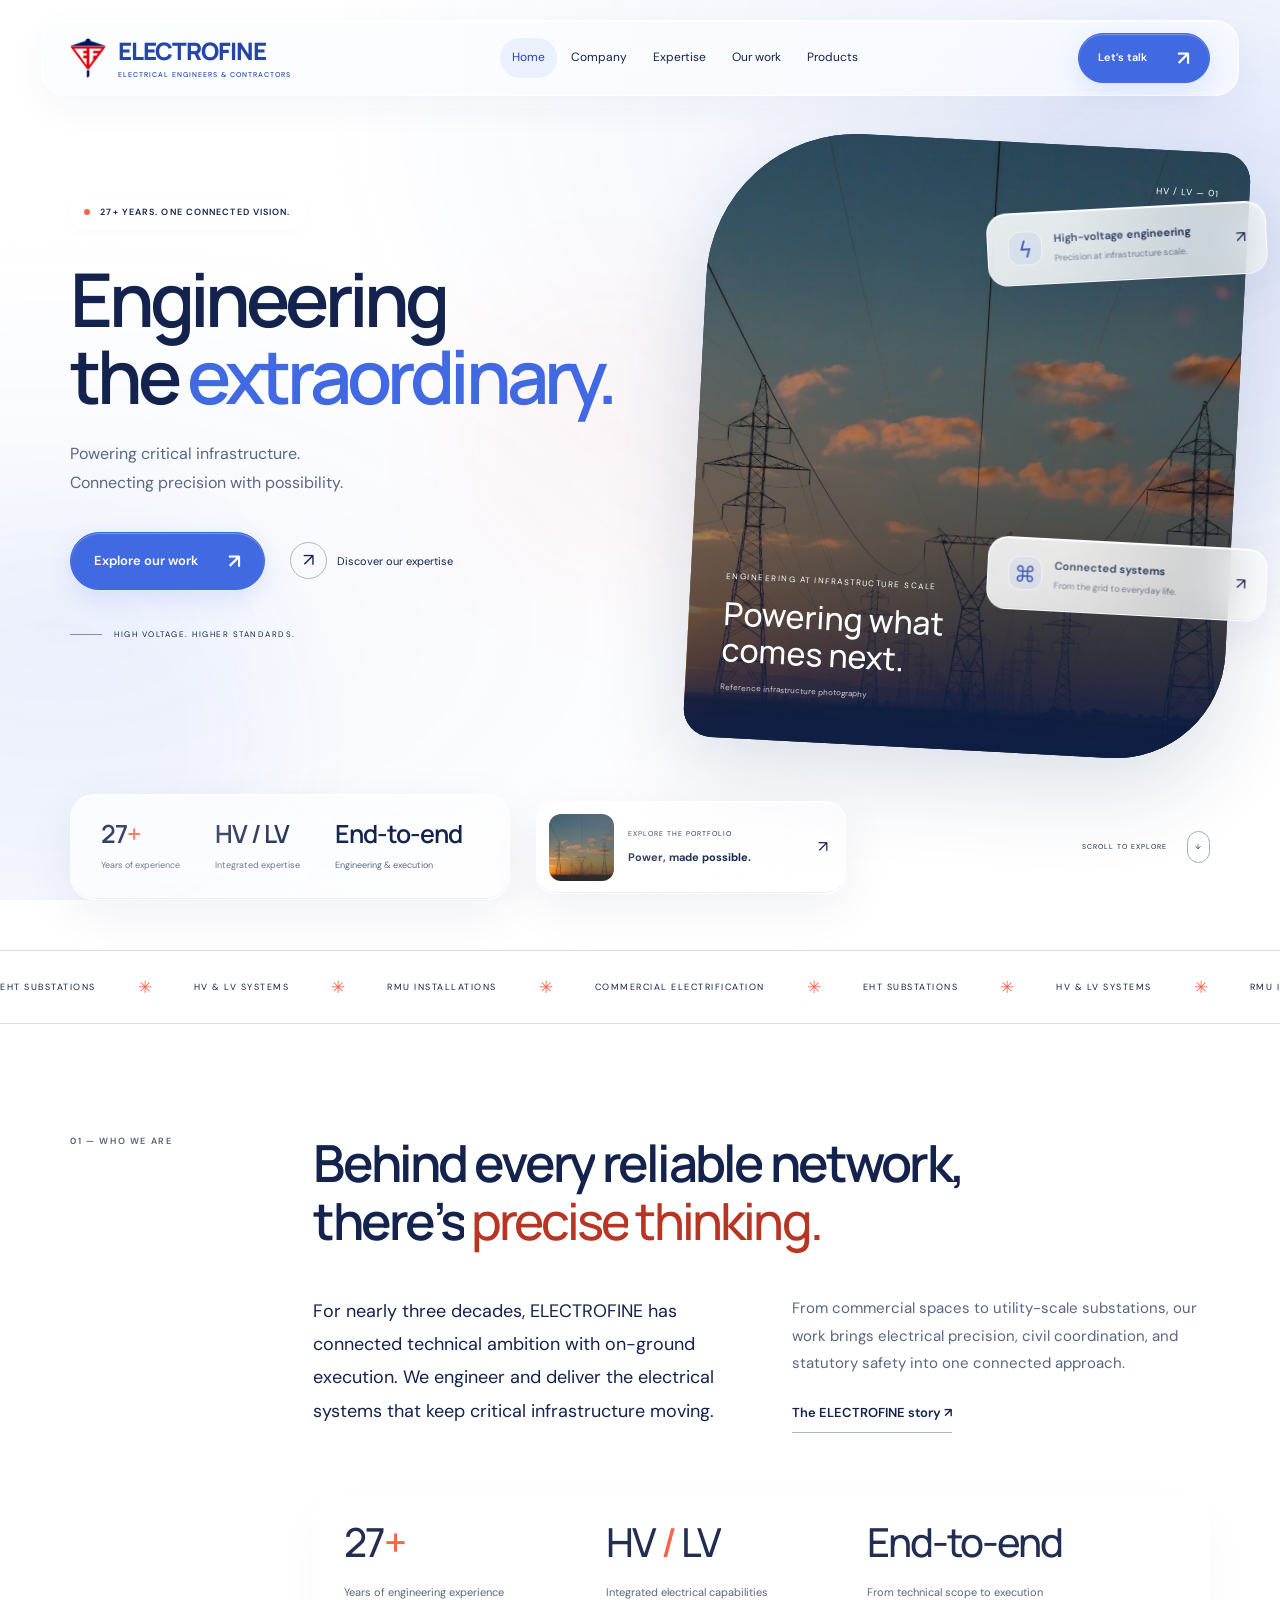
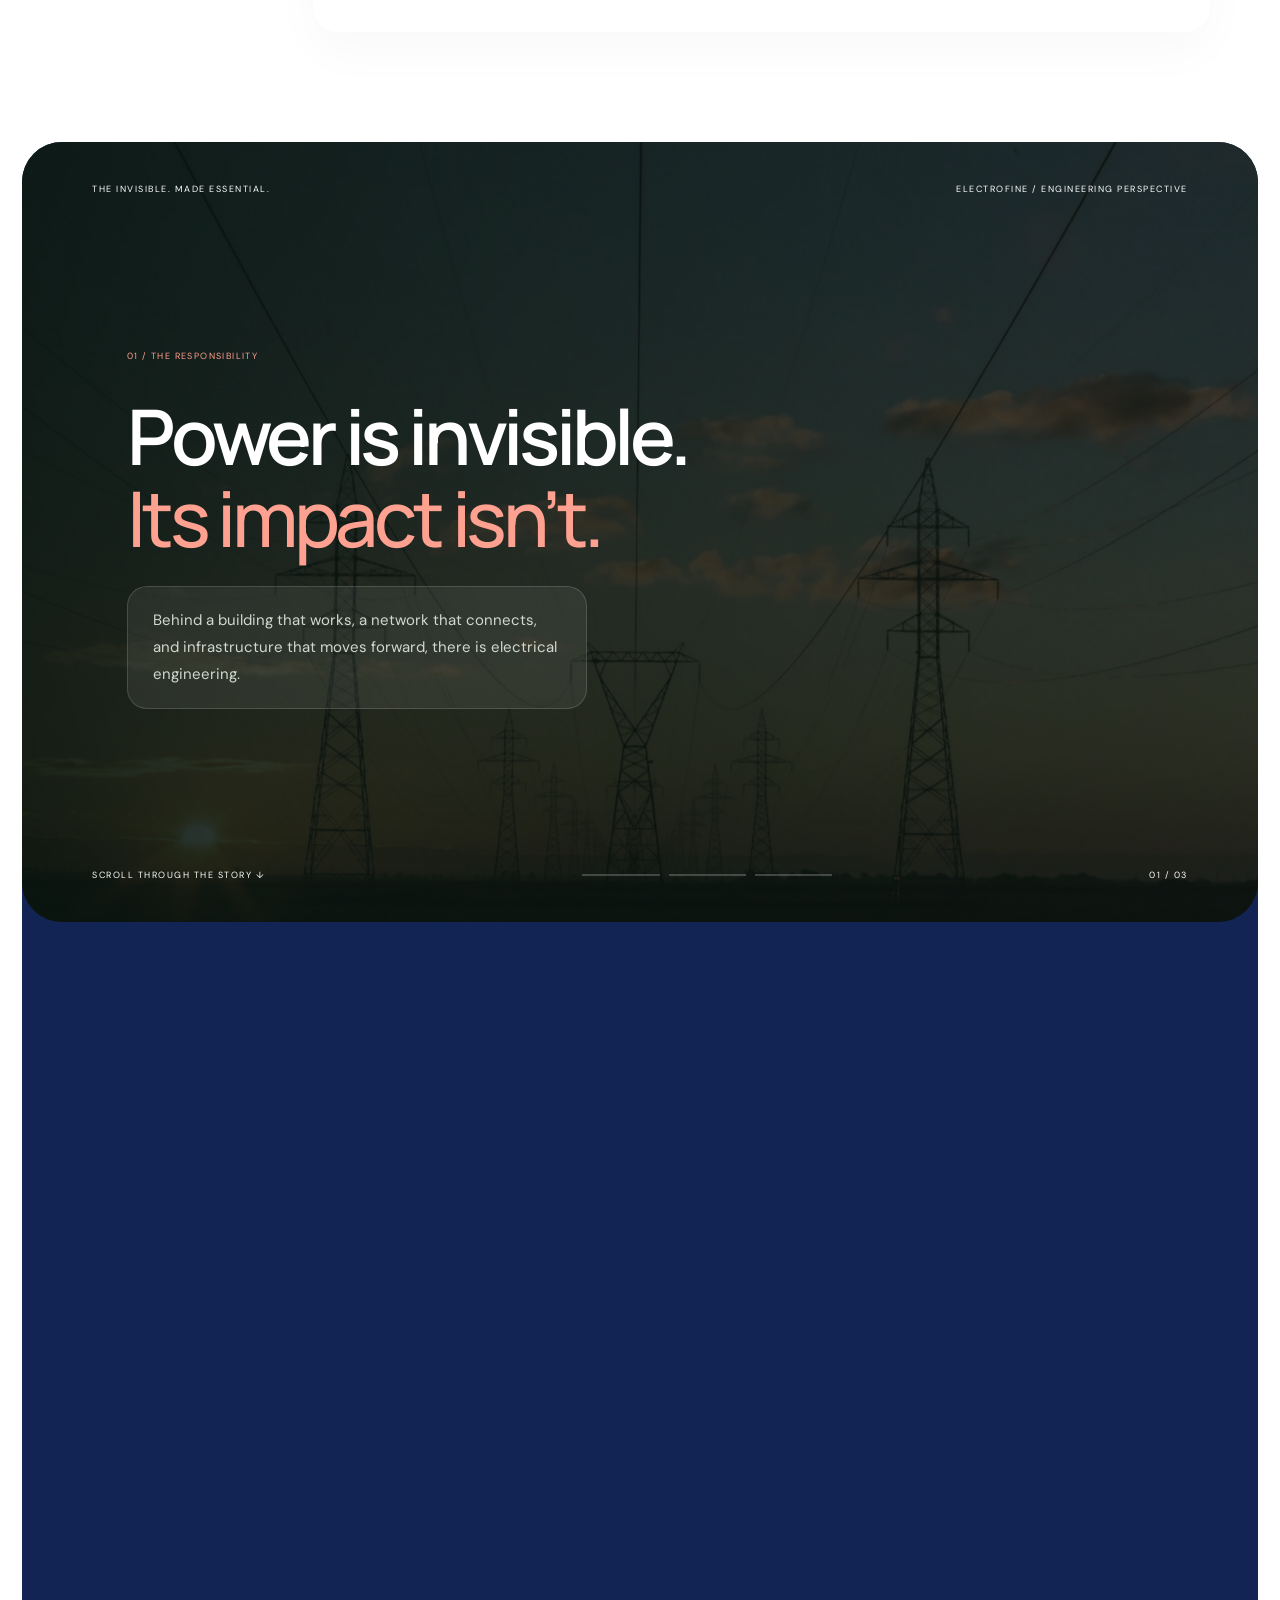
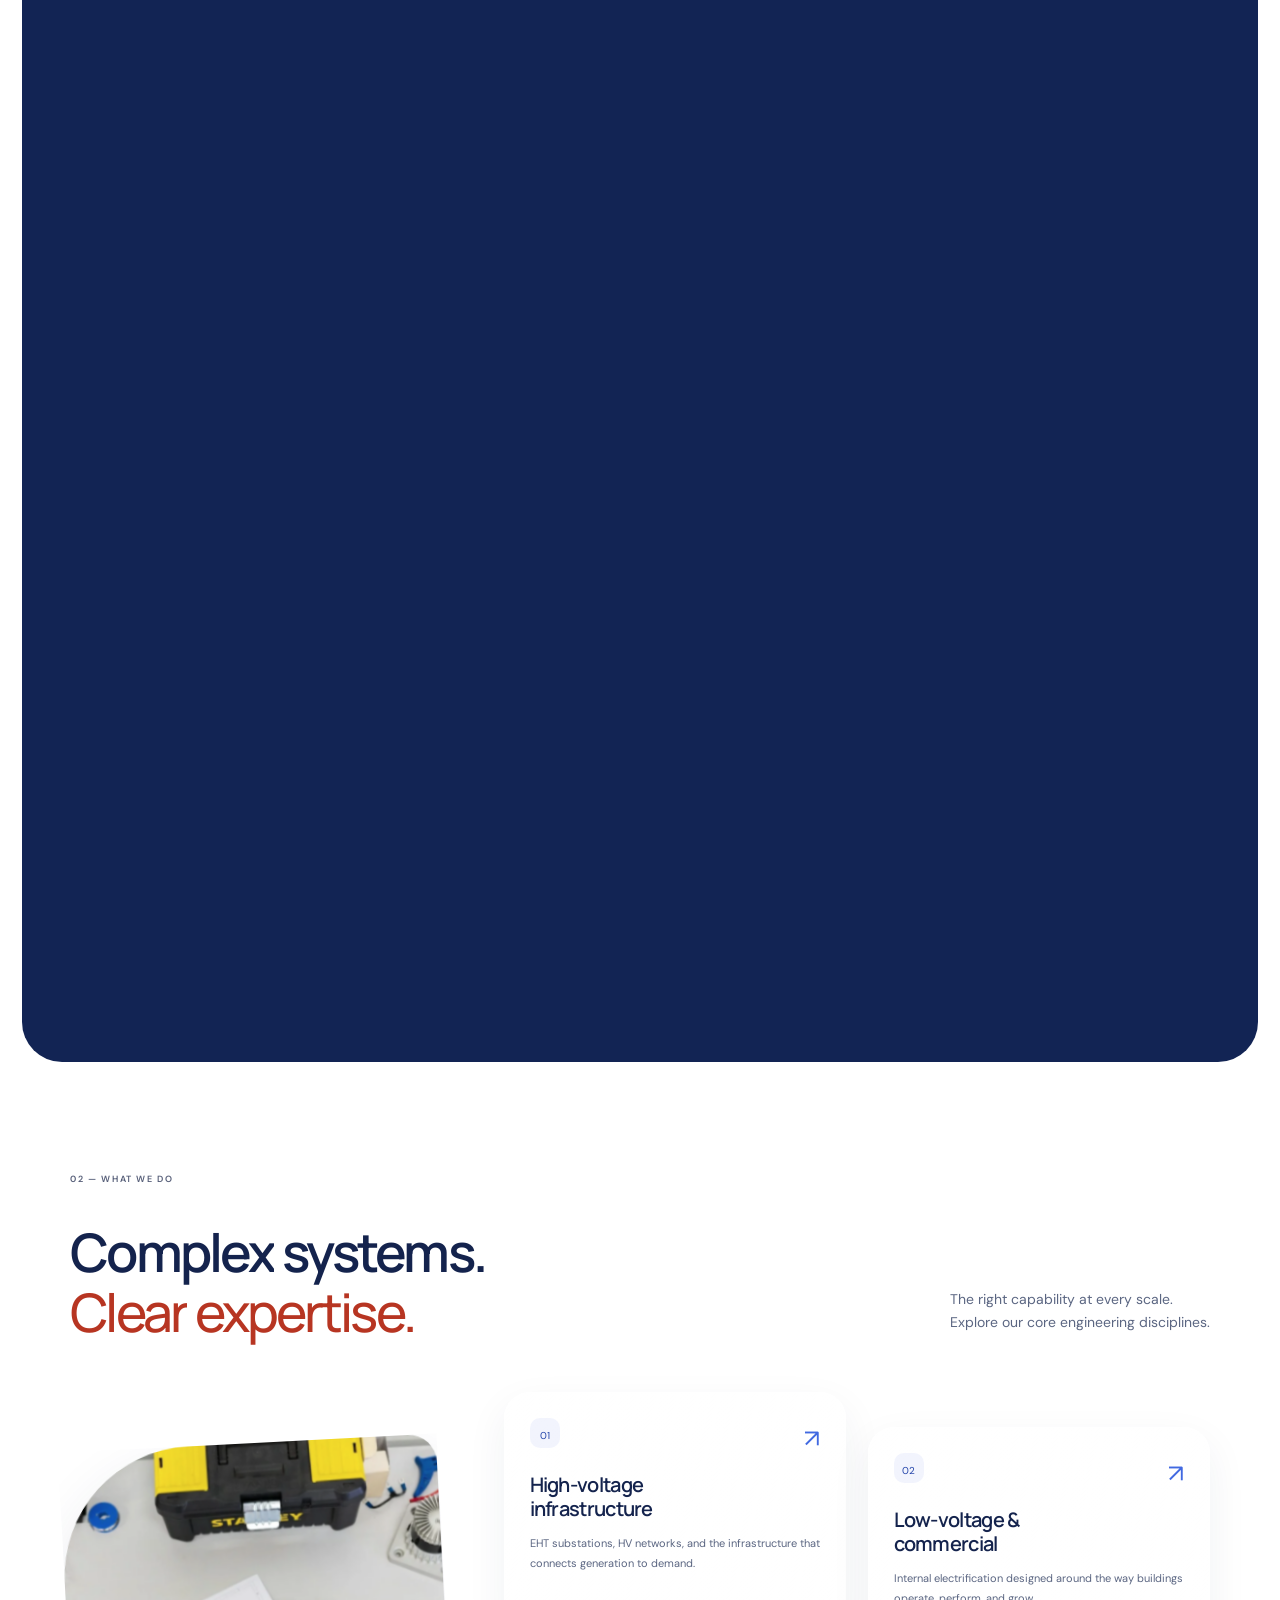
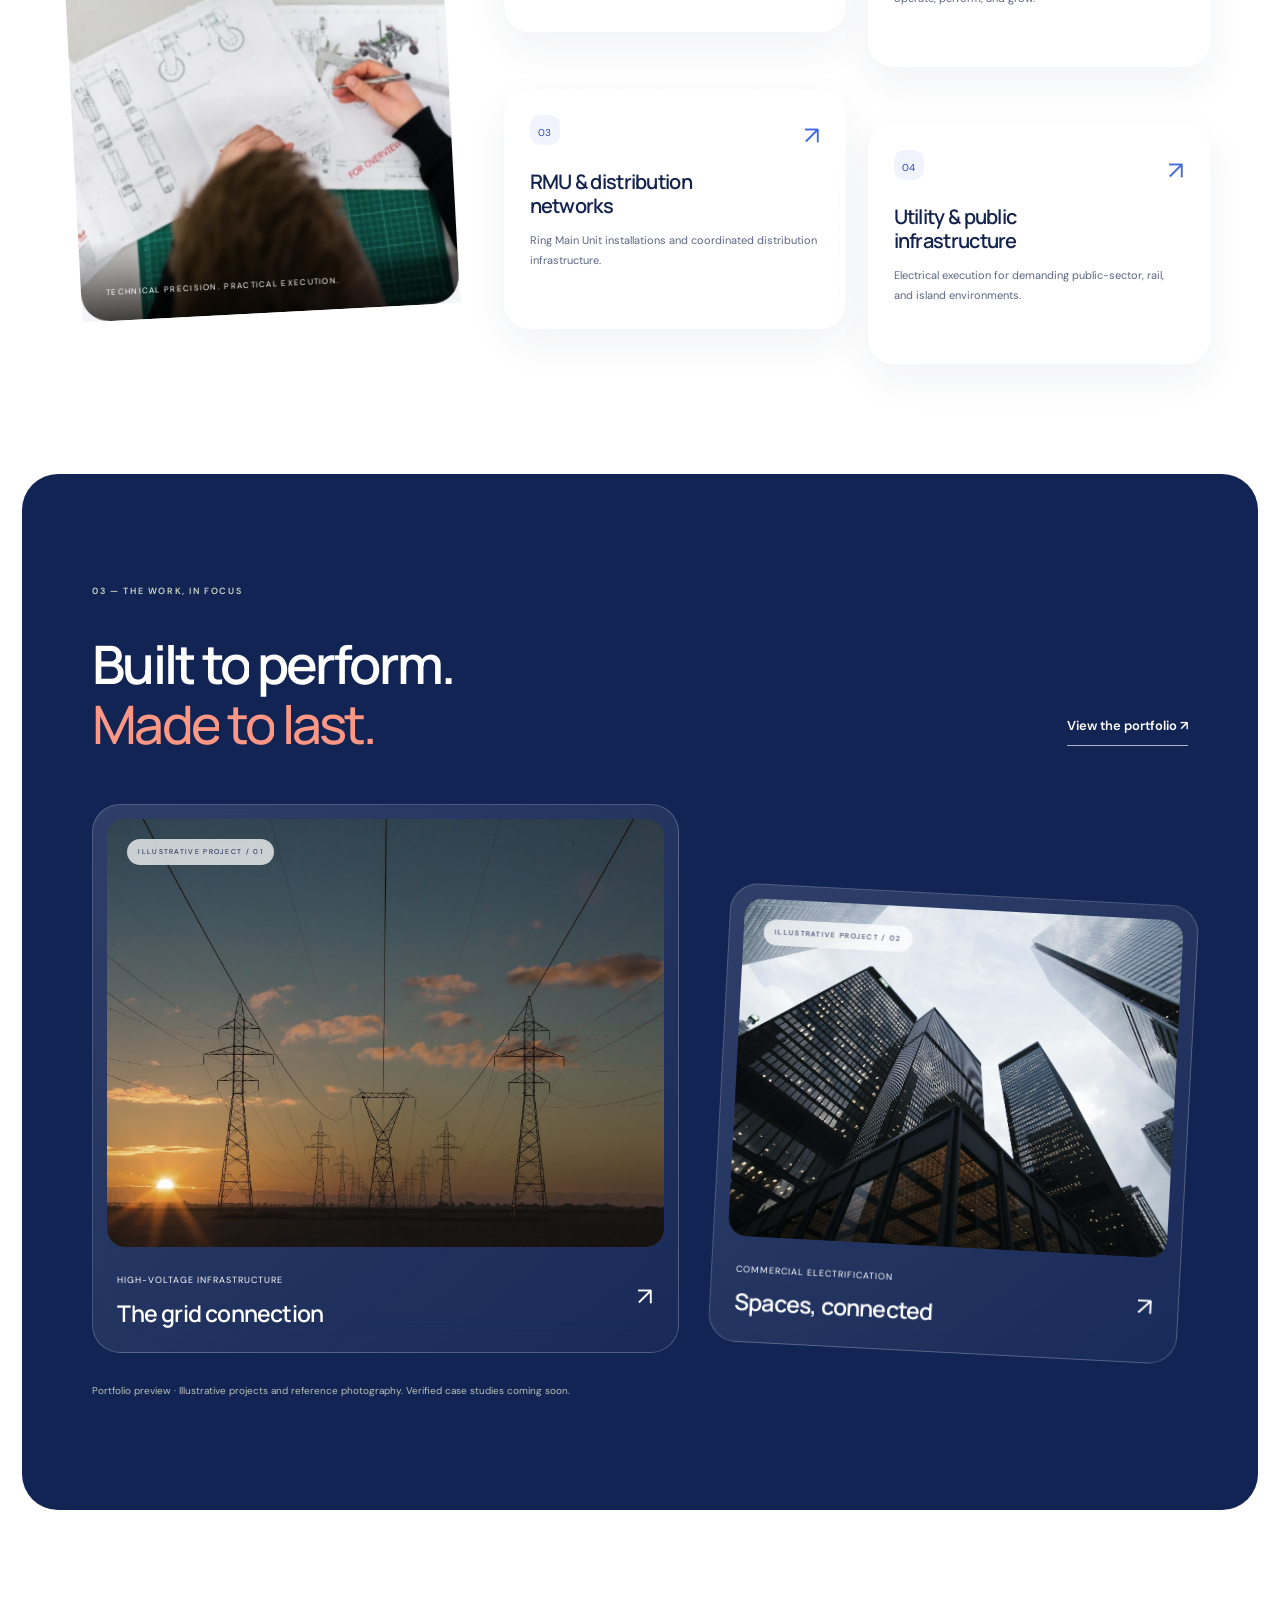
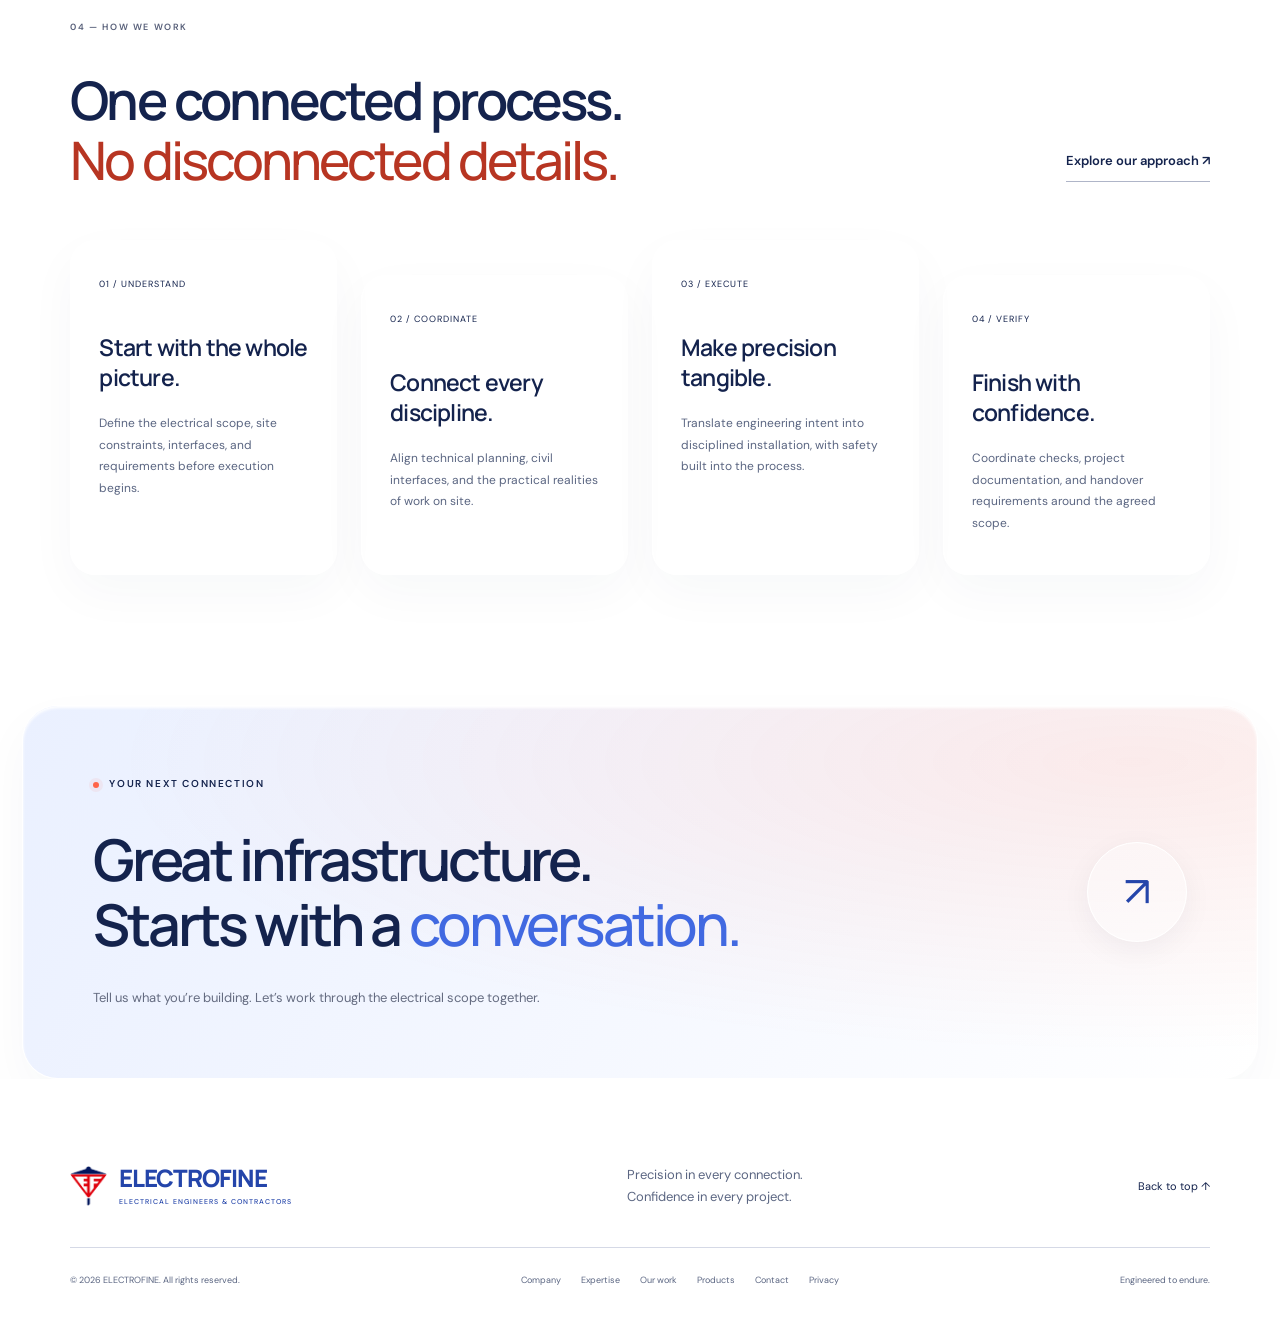
==== commit 8438fa65: "logo" ====
--- a/index.html
+++ b/index.html
@@ -1,5 +1,5 @@
 <!doctype html>
-<html lang="en"><head><meta charset="utf-8"><meta name="viewport" content="width=device-width, initial-scale=1"><meta name="theme-color" content="#4169e1"><title>Power, with purpose | ELECTROFINE</title><meta name="description" content="ELECTROFINE Electrical Engineers and Contractors. Over 27 years of high-voltage, low-voltage, substation and infrastructure execution."><meta property="og:title" content="Power, with purpose | ELECTROFINE"><meta property="og:description" content="ELECTROFINE Electrical Engineers and Contractors. Over 27 years of high-voltage, low-voltage, substation and infrastructure execution."><meta property="og:type" content="website"><meta property="og:image" content="assets/images/power-lines.webp"><link rel="icon" type="image/svg+xml" href="assets/images/favicon.svg"><link rel="stylesheet" href="assets/css/fonts.css"><link rel="stylesheet" href="assets/css/style.css"><link rel="stylesheet" href="assets/css/liquid.css"><link rel="stylesheet" href="assets/css/brand.css"><script src="assets/js/config.js" defer></script><script src="assets/js/projects.js" defer></script><script src="assets/js/main.js" defer></script><script src="assets/js/motion.js" defer></script><script src="assets/js/liquid.js" defer></script><script src="assets/js/orbit.js" defer></script></head><body id="top" class="page-home"><a class="skip-link" href="#main">Skip to content</a><div class="scroll-progress" aria-hidden="true"></div><header class="site-header"><a class="brand" href="index.html" aria-label="ELECTROFINE home"><span class="brand-mark" aria-hidden="true"><i></i><i></i><i></i></span><span>ELECTROFINE<span class="brand-caption">ELECTRICAL ENGINEERS & CONTRACTORS</span></span></a><nav class="desktop-nav" aria-label="Main navigation"><a href="index.html" aria-current="page">Home</a><a href="about.html" >Company</a><a href="services.html" >Expertise</a><a href="portfolio.html" >Our work</a><a href="products.html">Products</a></nav><a class="button button-small header-cta" href="contact.html">Let’s talk <span aria-hidden="true">↗</span></a><button class="menu-toggle" aria-label="Open navigation" aria-expanded="false" aria-controls="mobile-menu"><span></span><span></span></button></header><nav id="mobile-menu" class="mobile-menu" aria-label="Mobile navigation" hidden><a href="index.html">Home</a><a href="about.html">Company</a><a href="services.html">Expertise</a><a href="portfolio.html">Our work</a><a href="products.html">Products</a><a href="contact.html">Let’s talk ↗</a></nav><div class="ambient-field" aria-hidden="true"><i></i><i></i><i></i></div><main id="main"><section class="liquid-hero"><div class="hero-halo" aria-hidden="true"></div><div class="liquid-hero-copy"><div class="pill-label"><span></span> 27+ YEARS. ONE CONNECTED VISION.</div><h1>Engineering<br>the <span class="orange-type">extraordinary.</span></h1><p>Powering critical infrastructure.<br>Connecting precision with possibility.</p><div class="hero-actions"><a class="button" href="portfolio.html">Explore our work <span>↗</span></a><a class="round-action" href="services.html"><span>↗</span> Discover our expertise</a></div><div class="hero-small-print"><span class="small-line"></span> HIGH VOLTAGE. HIGHER STANDARDS.</div></div><figure class="infrastructure-hero"><img src="assets/images/power-lines.webp" alt="High-voltage transmission towers and power lines at sunset" width="1600" height="1100" fetchpriority="high"><div class="hero-photo-shade"></div><figcaption><span>ENGINEERING AT INFRASTRUCTURE SCALE</span><strong>Powering what comes next.</strong><small>Reference infrastructure photography</small></figcaption><span class="photo-index" aria-hidden="true">HV / LV — 01</span></figure><a class="floating-glass capability-chip chip-one" href="services.html#high-voltage"><span class="chip-icon">ϟ</span><div><strong>High-voltage engineering</strong><small>Precision at infrastructure scale.</small></div><span>↗</span></a><a class="floating-glass capability-chip chip-two" href="services.html#distribution"><span class="chip-icon">⌘</span><div><strong>Connected systems</strong><small>From the grid to everyday life.</small></div><span>↗</span></a><div class="hero-bottom"><div class="glass-metrics glass-panel"><div><strong>27<span>+</span></strong><small>Years of experience</small></div><div><strong>HV / LV</strong><small>Integrated expertise</small></div><div><strong>End-to-end</strong><small>Engineering & execution</small></div></div><a class="mini-project glass-panel" href="portfolio.html"><img src="assets/images/power-lines.webp" alt="Electrical transmission infrastructure"><div><small>EXPLORE THE PORTFOLIO</small><strong>Power, made possible.</strong></div><span>↗</span></a><a class="hero-scroll" href="#intro">SCROLL TO EXPLORE <span>↓</span></a></div></section><div class="ticker" aria-hidden="true"><div class="ticker-track"><span>EHT SUBSTATIONS</span>✳<span>HV & LV SYSTEMS</span>✳<span>RMU INSTALLATIONS</span>✳<span>COMMERCIAL ELECTRIFICATION</span>✳<span>EHT SUBSTATIONS</span>✳<span>HV & LV SYSTEMS</span>✳<span>RMU INSTALLATIONS</span>✳<span>COMMERCIAL ELECTRIFICATION</span>✳</div></div>
+<html lang="en"><head><meta charset="utf-8"><meta name="viewport" content="width=device-width, initial-scale=1"><meta name="theme-color" content="#4169e1"><title>Power, with purpose | ELECTROFINE</title><meta name="description" content="ELECTROFINE Electrical Engineers and Contractors. Over 27 years of high-voltage, low-voltage, substation and infrastructure execution."><meta property="og:title" content="Power, with purpose | ELECTROFINE"><meta property="og:description" content="ELECTROFINE Electrical Engineers and Contractors. Over 27 years of high-voltage, low-voltage, substation and infrastructure execution."><meta property="og:type" content="website"><meta property="og:image" content="assets/images/power-lines.webp"><link rel="icon" type="image/svg+xml" href="assets/images/favicon.svg"><link rel="stylesheet" href="assets/css/fonts.css"><link rel="stylesheet" href="assets/css/style.css"><link rel="stylesheet" href="assets/css/liquid.css"><link rel="stylesheet" href="assets/css/brand.css"><script src="assets/js/config.js" defer></script><script src="assets/js/projects.js" defer></script><script src="assets/js/main.js" defer></script><script src="assets/js/motion.js" defer></script><script src="assets/js/liquid.js" defer></script><script src="assets/js/orbit.js" defer></script></head><body id="top" class="page-home"><a class="skip-link" href="#main">Skip to content</a><div class="scroll-progress" aria-hidden="true"></div><header class="site-header"><a class="brand" href="index.html" aria-label="ELECTROFINE home"><img class="brand-logo" src="Electrofine_logo.png" alt="ELECTROFINE" width="38" height="42"><span>ELECTROFINE<span class="brand-caption">ELECTRICAL ENGINEERS & CONTRACTORS</span></span></a><nav class="desktop-nav" aria-label="Main navigation"><a href="index.html" aria-current="page">Home</a><a href="about.html" >Company</a><a href="services.html" >Expertise</a><a href="portfolio.html" >Our work</a><a href="products.html">Products</a></nav><a class="button button-small header-cta" href="contact.html">Let’s talk <span aria-hidden="true">↗</span></a><button class="menu-toggle" aria-label="Open navigation" aria-expanded="false" aria-controls="mobile-menu"><span></span><span></span></button></header><nav id="mobile-menu" class="mobile-menu" aria-label="Mobile navigation" hidden><a href="index.html">Home</a><a href="about.html">Company</a><a href="services.html">Expertise</a><a href="portfolio.html">Our work</a><a href="products.html">Products</a><a href="contact.html">Let’s talk ↗</a></nav><div class="ambient-field" aria-hidden="true"><i></i><i></i><i></i></div><main id="main"><section class="liquid-hero"><div class="hero-halo" aria-hidden="true"></div><div class="liquid-hero-copy"><div class="pill-label"><span></span> 27+ YEARS. ONE CONNECTED VISION.</div><h1>Engineering<br>the <span class="orange-type">extraordinary.</span></h1><p>Powering critical infrastructure.<br>Connecting precision with possibility.</p><div class="hero-actions"><a class="button" href="portfolio.html">Explore our work <span>↗</span></a><a class="round-action" href="services.html"><span>↗</span> Discover our expertise</a></div><div class="hero-small-print"><span class="small-line"></span> HIGH VOLTAGE. HIGHER STANDARDS.</div></div><figure class="infrastructure-hero"><img src="assets/images/power-lines.webp" alt="High-voltage transmission towers and power lines at sunset" width="1600" height="1100" fetchpriority="high"><div class="hero-photo-shade"></div><figcaption><span>ENGINEERING AT INFRASTRUCTURE SCALE</span><strong>Powering what comes next.</strong><small>Reference infrastructure photography</small></figcaption><span class="photo-index" aria-hidden="true">HV / LV — 01</span></figure><a class="floating-glass capability-chip chip-one" href="services.html#high-voltage"><span class="chip-icon">ϟ</span><div><strong>High-voltage engineering</strong><small>Precision at infrastructure scale.</small></div><span>↗</span></a><a class="floating-glass capability-chip chip-two" href="services.html#distribution"><span class="chip-icon">⌘</span><div><strong>Connected systems</strong><small>From the grid to everyday life.</small></div><span>↗</span></a><div class="hero-bottom"><div class="glass-metrics glass-panel"><div><strong>27<span>+</span></strong><small>Years of experience</small></div><div><strong>HV / LV</strong><small>Integrated expertise</small></div><div><strong>End-to-end</strong><small>Engineering & execution</small></div></div><a class="mini-project glass-panel" href="portfolio.html"><img src="assets/images/power-lines.webp" alt="Electrical transmission infrastructure"><div><small>EXPLORE THE PORTFOLIO</small><strong>Power, made possible.</strong></div><span>↗</span></a><a class="hero-scroll" href="#intro">SCROLL TO EXPLORE <span>↓</span></a></div></section><div class="ticker" aria-hidden="true"><div class="ticker-track"><span>EHT SUBSTATIONS</span>✳<span>HV & LV SYSTEMS</span>✳<span>RMU INSTALLATIONS</span>✳<span>COMMERCIAL ELECTRIFICATION</span>✳<span>EHT SUBSTATIONS</span>✳<span>HV & LV SYSTEMS</span>✳<span>RMU INSTALLATIONS</span>✳<span>COMMERCIAL ELECTRIFICATION</span>✳</div></div>
 <section class="section intro-section" id="intro"><div class="section-label">01 — WHO WE ARE</div><div class="intro-main"><h2 class="reveal">Behind every reliable network,<br>there’s <em>precise thinking.</em></h2><div class="intro-copy"><p>For nearly three decades, ELECTROFINE has connected technical ambition with on-ground execution. We engineer and deliver the electrical systems that keep critical infrastructure moving.</p><div><p>From commercial spaces to utility-scale substations, our work brings electrical precision, civil coordination, and statutory safety into one connected approach.</p><a class="text-link" href="about.html">The ELECTROFINE story ↗</a></div></div><div class="stats"><div><strong>27<span>+</span></strong><p>Years of engineering experience</p></div><div><strong>HV<span> / </span>LV</strong><p>Integrated electrical capabilities</p></div><div><strong>End-to-end</strong><p>From technical scope to execution</p></div></div></div></section>
 <section class="power-story" aria-label="The thinking behind reliable power"><div class="power-story-pin"><img class="story-image" src="assets/images/power-lines.webp" alt="Transmission lines stretching toward the horizon" loading="lazy"><div class="story-shade"></div><div class="story-top"><span>THE INVISIBLE. MADE ESSENTIAL.</span><span>ELECTROFINE / ENGINEERING PERSPECTIVE</span></div><div class="story-slides"><article class="story-slide"><span class="story-index">01 / THE RESPONSIBILITY</span><h2>Power is invisible.<br><em>Its impact isn’t.</em></h2><p>Behind a building that works, a network that connects, and infrastructure that moves forward, there is electrical engineering.</p></article><article class="story-slide"><span class="story-index">02 / THE DISCIPLINE</span><h2>Every interface.<br><em>Every detail.</em></h2><p>From civil coordination to electrical execution, reliability begins where the details come together.</p></article><article class="story-slide"><span class="story-index">03 / THE COMMITMENT</span><h2>Built with precision.<br><em>Built to endure.</em></h2><p>Nearly three decades of experience, brought to the systems that everyday progress depends on.</p></article></div><div class="story-bottom"><span>SCROLL THROUGH THE STORY ↓</span><div class="story-steps" aria-hidden="true"><span><i></i></span><span><i></i></span><span><i></i></span></div><span class="story-counter" aria-hidden="true">01 / 03</span></div></div></section><section class="section expertise-section"><div class="section-top"><div><div class="section-label">02 — WHAT WE DO</div><h2 class="reveal">Complex systems.<br><em>Clear expertise.</em></h2></div><p class="section-intro">The right capability at every scale.<br>Explore our core engineering disciplines.</p></div><div class="expertise-layout"><figure class="expertise-photo"><img src="assets/images/industry.webp" alt="Technical drawings and tools on an engineering workbench" loading="lazy"><figcaption>TECHNICAL PRECISION. PRACTICAL EXECUTION.</figcaption></figure><div class="service-list"><a class="service-row" href="services.html#high-voltage"><span class="service-num">01</span><div><h3>High-voltage infrastructure</h3><p>EHT substations, HV networks, and the infrastructure that connects generation to demand.</p></div><span class="service-arrow">↗</span></a><a class="service-row" href="services.html#low-voltage"><span class="service-num">02</span><div><h3>Low-voltage & commercial</h3><p>Internal electrification designed around the way buildings operate, perform, and grow.</p></div><span class="service-arrow">↗</span></a><a class="service-row" href="services.html#distribution"><span class="service-num">03</span><div><h3>RMU & distribution networks</h3><p>Ring Main Unit installations and coordinated distribution infrastructure.</p></div><span class="service-arrow">↗</span></a><a class="service-row" href="services.html#infrastructure"><span class="service-num">04</span><div><h3>Utility & public infrastructure</h3><p>Electrical execution for demanding public-sector, rail, and island environments.</p></div><span class="service-arrow">↗</span></a></div></div></section><section class="section selected-work dark-section"><div class="section-top"><div><div class="section-label">03 — THE WORK, IN FOCUS</div><h2 class="reveal">Built to perform.<br><em>Made to last.</em></h2></div><a class="text-link" href="portfolio.html">View the portfolio ↗</a></div><div class="home-projects" data-home-projects></div><p class="image-note">Portfolio preview · Illustrative projects and reference photography. Verified case studies coming soon.</p></section>
-<section class="section approach-section"><div class="section-top"><div><div class="section-label">04 — HOW WE WORK</div><h2 class="reveal">One connected process.<br><em>No disconnected details.</em></h2></div><a class="text-link" href="services.html#process">Explore our approach ↗</a></div><div class="process-grid"><article><span>01 / UNDERSTAND</span><h3>Start with the whole picture.</h3><p>Define the electrical scope, site constraints, interfaces, and requirements before execution begins.</p></article><article><span>02 / COORDINATE</span><h3>Connect every discipline.</h3><p>Align technical planning, civil interfaces, and the practical realities of work on site.</p></article><article><span>03 / EXECUTE</span><h3>Make precision tangible.</h3><p>Translate engineering intent into disciplined installation, with safety built into the process.</p></article><article><span>04 / VERIFY</span><h3>Finish with confidence.</h3><p>Coordinate checks, project documentation, and handover requirements around the agreed scope.</p></article></div></section><section class="cta-section"><div class="eyebrow"><span class="status-dot"></span> YOUR NEXT CONNECTION</div><div class="cta-row"><h2>Great infrastructure.<br>Starts with a <em>conversation.</em></h2><a class="circle-link" href="contact.html" aria-label="Discuss your project">↗</a></div><p>Tell us what you’re building. Let’s work through the electrical scope together.</p></section></main><footer class="site-footer"><div class="footer-top"><a class="brand" href="index.html"><span class="brand-mark" aria-hidden="true"><i></i><i></i><i></i></span><span>ELECTROFINE<span class="brand-caption">ELECTRICAL ENGINEERS & CONTRACTORS</span></span></a><p>Precision in every connection.<br>Confidence in every project.</p><a class="back-top" href="#top">Back to top ↑</a></div><div class="footer-bottom"><span>© <span data-year>2026</span> ELECTROFINE. All rights reserved.</span><div><a href="about.html">Company</a><a href="services.html">Expertise</a><a href="portfolio.html">Our work</a><a href="products.html">Products</a><a href="contact.html">Contact</a><a href="privacy.html">Privacy</a></div><span>Engineered to endure.</span></div></footer><div class="cursor-label" aria-hidden="true">EXPLORE ↗</div></body></html>+<section class="section approach-section"><div class="section-top"><div><div class="section-label">04 — HOW WE WORK</div><h2 class="reveal">One connected process.<br><em>No disconnected details.</em></h2></div><a class="text-link" href="services.html#process">Explore our approach ↗</a></div><div class="process-grid"><article><span>01 / UNDERSTAND</span><h3>Start with the whole picture.</h3><p>Define the electrical scope, site constraints, interfaces, and requirements before execution begins.</p></article><article><span>02 / COORDINATE</span><h3>Connect every discipline.</h3><p>Align technical planning, civil interfaces, and the practical realities of work on site.</p></article><article><span>03 / EXECUTE</span><h3>Make precision tangible.</h3><p>Translate engineering intent into disciplined installation, with safety built into the process.</p></article><article><span>04 / VERIFY</span><h3>Finish with confidence.</h3><p>Coordinate checks, project documentation, and handover requirements around the agreed scope.</p></article></div></section><section class="cta-section"><div class="eyebrow"><span class="status-dot"></span> YOUR NEXT CONNECTION</div><div class="cta-row"><h2>Great infrastructure.<br>Starts with a <em>conversation.</em></h2><a class="circle-link" href="contact.html" aria-label="Discuss your project">↗</a></div><p>Tell us what you’re building. Let’s work through the electrical scope together.</p></section></main><footer class="site-footer"><div class="footer-top"><a class="brand" href="index.html" aria-label="ELECTROFINE home"><img class="brand-logo" src="Electrofine_logo.png" alt="ELECTROFINE" width="38" height="42"><span>ELECTROFINE<span class="brand-caption">ELECTRICAL ENGINEERS & CONTRACTORS</span></span></a><p>Precision in every connection.<br>Confidence in every project.</p><a class="back-top" href="#top">Back to top ↑</a></div><div class="footer-bottom"><span>© <span data-year>2026</span> ELECTROFINE. All rights reserved.</span><div><a href="about.html">Company</a><a href="services.html">Expertise</a><a href="portfolio.html">Our work</a><a href="products.html">Products</a><a href="contact.html">Contact</a><a href="privacy.html">Privacy</a></div><span>Engineered to endure.</span></div></footer><div class="cursor-label" aria-hidden="true">EXPLORE ↗</div></body></html>
--- a/assets/css/style.css
+++ b/assets/css/style.css
@@ -1,10 +1,10 @@
 /* Electrofine — static, responsive design system. */
 :root{--paper:#f3f1e9;--ink:#1b231e;--muted:#6c7168;--line:#d8d9ce;--acid:#e3fb55;--dark:#202a23;--white:#fff;--gutter:clamp(22px,4.5vw,80px);--heading:'Manrope',Arial,sans-serif;--body:'DM Sans',Arial,sans-serif;--ease:cubic-bezier(.22,1,.36,1)}
-*{box-sizing:border-box}html{scroll-behavior:smooth;scroll-padding-top:100px}body{margin:0;background:var(--paper);color:var(--ink);font:16px/1.65 var(--body);-webkit-font-smoothing:antialiased}body.menu-open{overflow:hidden}::selection{color:var(--ink);background:var(--acid)}a{color:inherit;text-decoration:none}button,input,select,textarea{font:inherit}button,a,input,select,textarea{-webkit-tap-highlight-color:transparent}button{cursor:pointer}button:disabled{cursor:default}img{display:block;width:100%;height:100%;object-fit:cover}figure{margin:0}h1,h2,h3,p{margin-top:0}h1,h2,h3{font-family:var(--heading);font-weight:500}h1{font-size:clamp(62px,8.7vw,160px);line-height:.99;letter-spacing:-.065em}h2{font-size:clamp(35px,4.15vw,76px);line-height:1.13;letter-spacing:-.055em}h3{font-size:24px;line-height:1.3;letter-spacing:-.035em}em{font-family:Georgia,'Times New Roman',serif;font-weight:400;letter-spacing:-.055em}p{color:var(--muted)}button{border:0}button:focus-visible,a:focus-visible,summary:focus-visible{outline:2px solid #81930d;outline-offset:6px}input:focus-visible,select:focus-visible,textarea:focus-visible{outline:2px solid #81930d;outline-offset:3px}.sr-only{position:absolute;width:1px;height:1px;overflow:hidden;clip:rect(0,0,0,0);white-space:nowrap}.skip-link{position:fixed;top:-100px;left:20px;background:var(--acid);padding:12px;z-index:1000}.skip-link:focus{top:10px}.scroll-progress{height:3px;position:fixed;top:0;left:0;background:var(--ink);width:0;z-index:110}.site-header{height:100px;display:flex;align-items:center;justify-content:space-between;padding:0 var(--gutter);gap:25px;border-bottom:1px solid var(--line);background:rgba(243,241,233,.96);position:relative;z-index:100}.brand{display:inline-flex;align-items:center;gap:12px;font:700 30px/1 var(--heading);letter-spacing:-1.5px}.brand-caption{display:block;font:500 7px/1 var(--body);letter-spacing:1.15px;margin-top:8px}.brand-mark{display:grid;gap:4px;width:27px;transform:skewY(-9deg)}.brand-mark i{display:block;height:5px;background:currentColor}.brand-mark i:nth-child(2){width:21px}.brand-mark i:nth-child(3){width:15px}.desktop-nav{display:flex;gap:32px;font-size:13px}.desktop-nav a{position:relative;padding:14px 0}.desktop-nav a::after{content:'';position:absolute;bottom:5px;left:0;right:0;height:2px;background:var(--ink);transform:scaleX(0);transform-origin:left;transition:transform .3s}.desktop-nav a:hover::after,.desktop-nav a[aria-current]::after{transform:scaleX(1)}.button{display:inline-flex;align-items:center;justify-content:space-between;gap:30px;min-height:53px;padding:15px 24px;background:var(--acid);color:var(--ink);border:1px solid transparent;border-radius:3px;font-size:13px;font-weight:600;transition:background .25s,transform .25s;line-height:1.4}.button:hover{background:#d2ec37;transform:translateY(-3px)}.button span{font-size:20px;transition:transform .25s}.button:hover span{transform:translate(2px,-2px)}.button-small{min-height:43px;padding:10px 19px}.menu-toggle{display:none;background:transparent;padding:12px}.menu-toggle span{display:block;width:24px;height:2px;background:var(--ink);margin:5px 0}.mobile-menu{position:fixed;inset:85px 0 0;background:var(--paper);z-index:99;padding:35px var(--gutter)}.mobile-menu:not([hidden]){display:flex;flex-direction:column}.mobile-menu a{font:500 38px/1.8 var(--heading);border-bottom:1px solid var(--line);letter-spacing:-2px}.eyebrow,.hero-kicker,.section-label{font-size:10px;font-weight:600;letter-spacing:1.6px;text-transform:uppercase}.eyebrow,.hero-kicker{display:flex;align-items:center;gap:10px}.status-dot{display:inline-block;width:6px;height:6px;background:var(--ink);border-radius:50%;box-shadow:0 0 0 4px rgba(27,35,30,.05)}.tiny-index{font-size:9px;letter-spacing:1.3px}.hero-heading{position:relative;padding:40px var(--gutter) 32px}.hero-kicker{margin-bottom:23px}.hero h1{margin:0;max-width:80%;font-size:clamp(90px,10.2vw,185px)}.hero h1>span{display:block}.hero h1 .hero-line{display:flex;align-items:center;gap:40px}.hero h1 em{line-height:.98}.heading-spark{font:400 clamp(65px,8vw,130px)/1 var(--body);color:#7d902e;display:inline-block;animation:rotate-slow 50s linear infinite}.hero-aside{position:absolute;right:var(--gutter);bottom:44px;max-width:250px}.hero-aside p{font-size:15px;line-height:1.65;margin:20px 0;color:var(--ink)}.text-link{display:inline-flex;align-items:center;justify-content:space-between;gap:30px;font-size:13px;font-weight:600;padding:9px 0;border-bottom:1px solid currentColor;transition:gap .3s}.text-link:hover{gap:42px}.hero-media{height:clamp(430px,46vw,760px);margin:0 var(--gutter);position:relative;overflow:hidden;background:var(--dark)}.hero-media>img{object-position:center 55%;animation:hero-image 1.6s var(--ease) both}.hero-media-shade{position:absolute;inset:0;background:linear-gradient(180deg,rgba(0,0,0,.18),transparent 35%,rgba(0,0,0,.65))}.hero-media-top{position:absolute;top:28px;left:32px;right:32px;display:flex;justify-content:space-between;color:white;font-size:9px;letter-spacing:1.5px}.hero-media-bottom{position:absolute;bottom:52px;left:40px;right:40px;display:flex;align-items:end;justify-content:space-between}.hero-media-bottom p{color:#fff;font:500 clamp(35px,4vw,65px)/1.1 var(--heading);letter-spacing:-2px;margin:0}.hero-media-bottom .button{margin-bottom:6px}.scroll-hint{position:absolute;bottom:15px;left:40px;right:40px;color:#fff;display:flex;justify-content:space-between;font-size:8px;letter-spacing:2px;opacity:.8}.ticker{overflow:hidden;margin-top:45px;border-block:1px solid var(--line);padding:20px 0}.ticker-track{display:flex;gap:42px;align-items:center;width:max-content;animation:ticker 50s linear infinite;font-size:17px;color:#7d902e}.ticker-track span{font-size:10px;letter-spacing:2px;color:var(--ink)}.section{padding:110px var(--gutter)}.section-label{margin-bottom:35px}.intro-section{display:grid;grid-template-columns:1fr 3fr;gap:35px}.intro-main h2{max-width:900px;margin-bottom:45px}.intro-copy{display:grid;grid-template-columns:1fr 1fr;gap:60px}.intro-copy p{font-size:15px;line-height:1.85}.intro-copy>p{font-size:18px;color:var(--ink)}.stats{display:grid;grid-template-columns:1fr 1fr 1.35fr;border-top:1px solid var(--line);padding-top:35px;margin-top:45px;gap:30px}.stats strong{font:500 clamp(28px,3.5vw,56px)/1 var(--heading);letter-spacing:-2px;white-space:nowrap}.stats strong span{color:#829342}.stats p{font-size:11px;margin:18px 0 0}.section-top{display:flex;justify-content:space-between;align-items:flex-end;gap:40px;margin-bottom:50px}.section-top h2{margin:0}.section-top>.text-link{margin-bottom:8px}.section-intro{font-size:14px;max-width:300px;margin-bottom:8px}.expertise-section{border-top:1px solid var(--line)}.expertise-layout{display:grid;grid-template-columns:.85fr 1.4fr;gap:80px}.expertise-photo{height:540px;position:relative;overflow:hidden}.expertise-photo img{filter:saturate(.65)}.expertise-photo figcaption{position:absolute;bottom:0;left:0;right:0;background:linear-gradient(transparent,rgba(0,0,0,.7));color:#fff;font-size:8px;letter-spacing:1.3px;padding:45px 25px 22px}.service-row{display:flex;gap:23px;align-items:flex-start;padding:30px 0;border-top:1px solid var(--line)}.service-row:last-child{border-bottom:1px solid var(--line)}.service-num{font-size:10px;padding-top:6px}.service-row h3{margin:0 0 13px;font-size:25px}.service-row p{max-width:400px;font-size:13px;margin:0;line-height:1.75}.service-arrow{margin-left:auto;font-size:25px;transition:transform .3s}.service-row:hover .service-arrow{transform:translate(4px,-4px)}.service-row h3{transition:transform .3s}.service-row:hover h3{transform:translateX(6px)}.dark-section{background:var(--dark);color:var(--paper)}.dark-section p{color:#b8c0b6}.dark-section .section-label{color:#ccd5c4}.dark-section .text-link{color:var(--acid)}.home-projects{display:grid;grid-template-columns:1.25fr 1fr;gap:34px}.project-card{position:relative}.project-image{display:block;overflow:hidden;position:relative;background:#394137;aspect-ratio:1.3}.project-image img{transition:transform .9s var(--ease),filter .8s;filter:saturate(.65)}.project-card:hover img,.project-card:focus-within img{transform:scale(1.055);filter:saturate(.95)}.project-meta{display:flex;justify-content:space-between;align-items:center;border-bottom:1px solid #ffffff30;padding:18px 0}.project-meta h3{font-size:22px;margin:7px 0 0}.project-meta span{font-size:9px;letter-spacing:1px}.project-meta>span{font-size:25px}.project-preview-tag{position:absolute;top:20px;left:20px;background:var(--paper);color:var(--ink);padding:7px 11px;font-size:8px;letter-spacing:1.3px}.project-overlay{position:absolute;inset:0;background:linear-gradient(transparent,rgba(8,17,11,.88));display:flex;flex-direction:column;justify-content:flex-end;padding:35px;color:#fff;opacity:0;transition:opacity .4s}.project-overlay p{color:#e4e8df;max-width:400px;transform:translateY(10px);transition:transform .4s}.project-overlay .text-link{align-self:start;color:var(--acid)}.project-card:hover .project-overlay,.project-card:focus-within .project-overlay{opacity:1}.project-card:hover .project-overlay p,.project-card:focus-within .project-overlay p{transform:translateY(0)}.image-note{margin:30px 0 0;font-size:10px}.process-grid{display:grid;grid-template-columns:repeat(4,1fr);gap:35px}.process-grid article{border-top:1px solid var(--line);padding-top:24px}.process-grid article>span{font-size:9px;letter-spacing:1px}.process-grid h3{font-size:23px;max-width:240px;margin:38px 0 20px}.process-grid p{font-size:13px;line-height:1.8}.dark-section .process-grid article{border-color:#ffffff40}.cta-section{padding:75px var(--gutter);background:var(--acid)}.cta-section .eyebrow{margin-bottom:34px}.cta-row{display:flex;justify-content:space-between;align-items:center;gap:30px}.cta-row h2{font-size:clamp(37px,5.3vw,88px);margin:0}.cta-section>p{font-size:13px;margin:30px 0 0;color:#475228}.circle-link{width:100px;height:100px;border:1px solid var(--ink);border-radius:50%;display:flex;align-items:center;justify-content:center;font-size:42px;flex-shrink:0;transition:background .3s,color .3s,transform .3s}.circle-link:hover{background:var(--ink);color:var(--acid);transform:rotate(45deg)}.site-footer{padding:55px var(--gutter) 25px}.footer-top{display:flex;align-items:center;justify-content:space-between;gap:35px;padding-bottom:50px}.footer-top p{font-size:13px;margin:0}.back-top{font-size:11px}.footer-bottom{display:flex;align-items:center;justify-content:space-between;border-top:1px solid var(--line);padding-top:25px;gap:25px;font-size:9px;color:var(--muted)}.footer-bottom>div{display:flex;gap:20px}.cursor-label{position:fixed;top:0;left:0;width:88px;height:88px;border-radius:50%;background:var(--acid);color:var(--ink);font-size:10px;display:grid;place-items:center;z-index:90;pointer-events:none;opacity:0;transform:translate(-50%,-50%) scale(.6);transition:opacity .2s,transform .2s}.cursor-label.visible{opacity:1;transform:translate(-50%,-50%) scale(1)}.page-heading{padding:70px var(--gutter) 50px}.page-heading .eyebrow{margin-bottom:45px}.page-heading h1{margin-bottom:45px}.heading-bottom{display:flex;justify-content:space-between;align-items:end;gap:30px}.heading-bottom p{max-width:370px;font-size:15px;line-height:1.75;margin:0}.wide-image{height:570px;position:relative;margin-inline:var(--gutter)}.wide-image img{filter:saturate(.6);object-position:center 45%}.wide-image figcaption{position:absolute;bottom:24px;left:30px;color:#fff;font-size:9px;letter-spacing:1.5px}.large-stat{font:500 120px/1 var(--heading);letter-spacing:-8px;color:var(--acid)}.large-stat span{font-size:60px}.large-stat small{display:block;font:400 9px/1.5 var(--body);letter-spacing:1px;margin-top:20px;color:var(--paper)}.timeline{display:grid;grid-template-columns:repeat(3,1fr);gap:50px;margin-top:80px}.timeline article{border-top:1px solid #73806f;position:relative;padding-top:30px}.timeline article::before{content:'';width:7px;height:7px;background:var(--acid);border-radius:50%;position:absolute;top:-4px;left:0}.timeline article>span{font-size:9px;letter-spacing:1px}.timeline h3{margin-top:35px}.timeline p{font-size:14px;line-height:1.8}.values-grid{display:grid;grid-template-columns:1fr 1fr;gap:100px}.values-grid article{position:relative;border-top:1px solid var(--line);padding:26px 0 28px 48px}.values-grid article>span{position:absolute;top:28px;left:0;font-size:10px}.values-grid h3{font-size:23px}.values-grid p{font-size:14px;margin:0}.sector-band{padding:45px var(--gutter);border-top:1px solid var(--line)}.sector-band>span{font-size:9px;letter-spacing:1.4px}.sector-band p{font:500 clamp(18px,2.2vw,35px)/1.7 var(--heading);color:var(--ink);margin:22px 0 0}.sector-band i{font-style:normal;color:#829342;margin-inline:16px}.service-jump{display:grid;grid-template-columns:repeat(4,1fr);margin:20px var(--gutter) 0;border-block:1px solid var(--line);gap:20px}.service-jump a{font-size:11px;padding:25px 0}.service-detail{scroll-margin-top:0}.service-detail+.service-detail{border-top:1px solid var(--line)}.service-detail-title{display:flex;justify-content:space-between;gap:40px;align-items:start;margin-bottom:45px}.service-detail-title h2{width:65%;margin:0}.service-detail-body{display:grid;grid-template-columns:1fr 1fr;gap:80px}.service-detail-body>img{height:500px;filter:saturate(.55)}.service-detail-body>div{padding-top:15px}.service-detail-body p{font-size:15px;line-height:1.85}.line-list{list-style:none;padding:0;margin:30px 0}.line-list li{padding:15px 0;border-top:1px solid var(--line);font-size:12px;display:flex;justify-content:space-between}.line-list li:last-child{border-bottom:1px solid var(--line)}.faq-section{display:grid;grid-template-columns:1fr 1.4fr;gap:80px}.faq-list details{border-top:1px solid var(--line)}.faq-list details:last-child{border-bottom:1px solid var(--line)}.faq-list summary{list-style:none;cursor:pointer;padding:25px 0;display:flex;justify-content:space-between;gap:24px;font-size:16px}.faq-list summary::-webkit-details-marker{display:none}.faq-list summary span{font-size:24px;line-height:1;transition:transform .3s}.faq-list details[open] summary span{transform:rotate(45deg)}.faq-list p{font-size:14px;max-width:550px;padding-right:30px}.portfolio-heading h1 .heading-spark{margin-left:7vw}.portfolio-toolbar{display:flex;justify-content:space-between;align-items:center;gap:20px;margin:10px var(--gutter) 0;padding:25px 0;border-block:1px solid var(--line)}.filters{display:flex;gap:10px;flex-wrap:wrap}.filters button,.view-toggle{font-size:11px;padding:10px 16px;background:transparent;color:var(--ink);border-radius:3px}.filters button.active{background:var(--ink);color:var(--paper)}.filters button:hover:not(.active){background:#e4e5da}.filters sup{margin-left:8px;font-size:8px}.view-toggle{border:1px solid var(--line);white-space:nowrap}.view-toggle span{margin-left:12px}.portfolio-notice{padding:20px var(--gutter) 0;font-size:9px;letter-spacing:1px;margin:0}.portfolio-notice span{margin-left:20px;font-size:11px;letter-spacing:0}.portfolio-stage{padding:35px var(--gutter) 80px}.portfolio-track{display:grid;grid-template-columns:1fr 1fr;gap:50px 30px}.portfolio-track .project-meta{border-color:var(--line)}.portfolio-track .project-image{aspect-ratio:1.35}.portfolio-track .project-overlay p{font-size:15px}.gallery-bottom{display:none}.portfolio-stage.scroll-gallery{height:var(--gallery-height,300vh);padding:0;position:relative;margin-top:30px}.scroll-gallery .portfolio-sticky{position:sticky;top:0;height:100vh;overflow:hidden;display:flex;flex-direction:column;justify-content:center;padding-top:35px}.scroll-gallery .portfolio-track{display:flex;gap:35px;padding:0 var(--gutter);width:max-content;will-change:transform}.scroll-gallery .project-card{width:min(67vw,1050px);flex-shrink:0}.scroll-gallery .project-image{height:65vh;aspect-ratio:auto;max-height:650px}.scroll-gallery .gallery-bottom{display:flex;align-items:center;gap:30px;margin:32px var(--gutter);font-size:9px;letter-spacing:1px}.gallery-progress{height:1px;background:var(--line);flex:1;margin-left:50px}.gallery-progress span{height:2px;background:var(--ink);width:0;display:block}.gallery-instruction{margin-left:30px}.project-detail-heading{padding-bottom:30px}.project-detail-heading h1{font-size:clamp(55px,7.5vw,130px);max-width:1150px}.breadcrumb{font-size:11px;margin-bottom:35px;display:inline-block}.detail-tags{display:flex;justify-content:space-between;gap:20px;font-size:10px;letter-spacing:1px}.sample-label{color:#6b762f}.project-cover{height:68vh;min-height:350px;margin:0 var(--gutter)}.project-cover img{filter:saturate(.65)}.project-overview{display:grid;grid-template-columns:1fr 2fr;gap:100px}.project-facts{margin:0}.project-facts div{border-top:1px solid var(--line);padding:18px 0}.project-facts dt{font-size:9px;color:var(--muted);letter-spacing:1px}.project-facts dd{margin:8px 0 0;font-size:14px}.project-overview h2{font-size:42px}.project-overview p{font-size:16px;line-height:1.9}.sample-disclaimer{padding:20px;background:#e6e8dd;font-size:12px!important}.project-scope{display:grid;grid-template-columns:1fr 1fr;gap:100px}.project-scope .line-list li{border-color:#ffffff35}.project-scope p{max-width:480px}.project-pagination{display:flex;justify-content:space-between;align-items:center;gap:35px;padding:50px var(--gutter)}.next-project{font:500 30px/1.4 var(--heading);letter-spacing:-1px}.next-project small{display:block;font:400 9px/1.5 var(--body);letter-spacing:1px;margin-bottom:12px;color:var(--muted)}.contact-layout{padding-top:45px;display:grid;grid-template-columns:.85fr 1.3fr;gap:100px}.contact-aside>p{max-width:320px;font-size:14px}.contact-details{margin:40px 0}.contact-details a{display:block;font-size:18px;margin:10px 0}.contact-details p{font-size:13px}.contact-guide{border-top:1px solid var(--line);padding-top:25px}.contact-guide>span{font-size:9px;letter-spacing:1px}.contact-guide ul{padding-left:17px;color:var(--muted);font-size:13px;line-height:2.2}.form-heading{display:flex;justify-content:space-between;align-items:center;border-top:1px solid var(--ink);padding-top:25px;margin-bottom:32px;gap:20px}.form-heading h3{margin:0}.form-heading>span,.form-divider{font-size:9px;letter-spacing:1px}.form-row{display:grid;grid-template-columns:1fr 1fr;gap:25px}label{display:block;font-size:11px;font-weight:500;margin-bottom:27px}label>span{color:var(--muted)}input,select,textarea{display:block;width:100%;border:0;border-bottom:1px solid #b7bbae;background:transparent;color:var(--ink);font-size:14px;border-radius:0;padding:14px 0;line-height:1.6}input::placeholder,textarea::placeholder{color:#7c8176;font-size:13px}textarea{resize:vertical;min-height:140px}select{margin-top:2px;max-width:100%}.form-divider{margin:15px 0 30px;border-top:1px solid var(--line);padding-top:28px}.checkbox-label{display:flex;gap:12px;align-items:flex-start;font-size:11px;line-height:1.8}.checkbox-label input{width:15px;height:15px;margin-top:3px;flex-shrink:0;accent-color:var(--ink)}.checkbox-label a{text-decoration:underline}.form-submit{display:flex;align-items:center;justify-content:space-between;gap:20px}.form-submit>span{font-size:10px;color:var(--muted)}.form-note{font-size:11px;margin:20px 0 0;line-height:1.8}.form-status:not(:empty){padding:16px 20px;background:#e3e8d8;margin-top:20px;font-size:13px}.form-status a{text-decoration:underline}.legal-copy{max-width:1000px;margin:auto;padding-top:20px}.legal-copy h2{font-size:38px}.legal-copy h3{font-size:23px;margin-top:38px}.legal-copy p{font-size:15px}.error-heading{min-height:65vh}.error-heading .button{margin-top:25px}.noscript-message{margin:30px var(--gutter)}.reveal{transition:opacity .85s var(--ease),transform .85s var(--ease)}.js-motion .reveal:not(.is-visible){opacity:0;transform:translateY(30px)}
+*{box-sizing:border-box}html{scroll-behavior:smooth;scroll-padding-top:100px}body{margin:0;background:var(--paper);color:var(--ink);font:16px/1.65 var(--body);-webkit-font-smoothing:antialiased}body.menu-open{overflow:hidden}::selection{color:var(--ink);background:var(--acid)}a{color:inherit;text-decoration:none}button,input,select,textarea{font:inherit}button,a,input,select,textarea{-webkit-tap-highlight-color:transparent}button{cursor:pointer}button:disabled{cursor:default}img{display:block;width:100%;height:100%;object-fit:cover}figure{margin:0}h1,h2,h3,p{margin-top:0}h1,h2,h3{font-family:var(--heading);font-weight:500}h1{font-size:clamp(62px,8.7vw,160px);line-height:.99;letter-spacing:-.065em}h2{font-size:clamp(35px,4.15vw,76px);line-height:1.13;letter-spacing:-.055em}h3{font-size:24px;line-height:1.3;letter-spacing:-.035em}em{font-family:Georgia,'Times New Roman',serif;font-weight:400;letter-spacing:-.055em}p{color:var(--muted)}button{border:0}button:focus-visible,a:focus-visible,summary:focus-visible{outline:2px solid #81930d;outline-offset:6px}input:focus-visible,select:focus-visible,textarea:focus-visible{outline:2px solid #81930d;outline-offset:3px}.sr-only{position:absolute;width:1px;height:1px;overflow:hidden;clip:rect(0,0,0,0);white-space:nowrap}.skip-link{position:fixed;top:-100px;left:20px;background:var(--acid);padding:12px;z-index:1000}.skip-link:focus{top:10px}.scroll-progress{height:3px;position:fixed;top:0;left:0;background:var(--ink);width:0;z-index:110}.site-header{height:100px;display:flex;align-items:center;justify-content:space-between;padding:0 var(--gutter);gap:25px;border-bottom:1px solid var(--line);background:rgba(243,241,233,.96);position:relative;z-index:100}.brand{display:inline-flex;align-items:center;gap:12px;font:700 30px/1 var(--heading);letter-spacing:-1.5px}.brand-logo{display:block;width:auto;height:40px;object-fit:contain;flex-shrink:0}.brand-caption{display:block;font:500 7px/1 var(--body);letter-spacing:1.15px;margin-top:8px}.brand-mark{display:grid;gap:4px;width:27px;transform:skewY(-9deg)}.brand-mark i{display:block;height:5px;background:currentColor}.brand-mark i:nth-child(2){width:21px}.brand-mark i:nth-child(3){width:15px}.desktop-nav{display:flex;gap:32px;font-size:13px}.desktop-nav a{position:relative;padding:14px 0}.desktop-nav a::after{content:'';position:absolute;bottom:5px;left:0;right:0;height:2px;background:var(--ink);transform:scaleX(0);transform-origin:left;transition:transform .3s}.desktop-nav a:hover::after,.desktop-nav a[aria-current]::after{transform:scaleX(1)}.button{display:inline-flex;align-items:center;justify-content:space-between;gap:30px;min-height:53px;padding:15px 24px;background:var(--acid);color:var(--ink);border:1px solid transparent;border-radius:3px;font-size:13px;font-weight:600;transition:background .25s,transform .25s;line-height:1.4}.button:hover{background:#d2ec37;transform:translateY(-3px)}.button span{font-size:20px;transition:transform .25s}.button:hover span{transform:translate(2px,-2px)}.button-small{min-height:43px;padding:10px 19px}.menu-toggle{display:none;background:transparent;padding:12px}.menu-toggle span{display:block;width:24px;height:2px;background:var(--ink);margin:5px 0}.mobile-menu{position:fixed;inset:85px 0 0;background:var(--paper);z-index:99;padding:35px var(--gutter)}.mobile-menu:not([hidden]){display:flex;flex-direction:column}.mobile-menu a{font:500 38px/1.8 var(--heading);border-bottom:1px solid var(--line);letter-spacing:-2px}.eyebrow,.hero-kicker,.section-label{font-size:10px;font-weight:600;letter-spacing:1.6px;text-transform:uppercase}.eyebrow,.hero-kicker{display:flex;align-items:center;gap:10px}.status-dot{display:inline-block;width:6px;height:6px;background:var(--ink);border-radius:50%;box-shadow:0 0 0 4px rgba(27,35,30,.05)}.tiny-index{font-size:9px;letter-spacing:1.3px}.hero-heading{position:relative;padding:40px var(--gutter) 32px}.hero-kicker{margin-bottom:23px}.hero h1{margin:0;max-width:80%;font-size:clamp(90px,10.2vw,185px)}.hero h1>span{display:block}.hero h1 .hero-line{display:flex;align-items:center;gap:40px}.hero h1 em{line-height:.98}.heading-spark{font:400 clamp(65px,8vw,130px)/1 var(--body);color:#7d902e;display:inline-block;animation:rotate-slow 50s linear infinite}.hero-aside{position:absolute;right:var(--gutter);bottom:44px;max-width:250px}.hero-aside p{font-size:15px;line-height:1.65;margin:20px 0;color:var(--ink)}.text-link{display:inline-flex;align-items:center;justify-content:space-between;gap:30px;font-size:13px;font-weight:600;padding:9px 0;border-bottom:1px solid currentColor;transition:gap .3s}.text-link:hover{gap:42px}.hero-media{height:clamp(430px,46vw,760px);margin:0 var(--gutter);position:relative;overflow:hidden;background:var(--dark)}.hero-media>img{object-position:center 55%;animation:hero-image 1.6s var(--ease) both}.hero-media-shade{position:absolute;inset:0;background:linear-gradient(180deg,rgba(0,0,0,.18),transparent 35%,rgba(0,0,0,.65))}.hero-media-top{position:absolute;top:28px;left:32px;right:32px;display:flex;justify-content:space-between;color:white;font-size:9px;letter-spacing:1.5px}.hero-media-bottom{position:absolute;bottom:52px;left:40px;right:40px;display:flex;align-items:end;justify-content:space-between}.hero-media-bottom p{color:#fff;font:500 clamp(35px,4vw,65px)/1.1 var(--heading);letter-spacing:-2px;margin:0}.hero-media-bottom .button{margin-bottom:6px}.scroll-hint{position:absolute;bottom:15px;left:40px;right:40px;color:#fff;display:flex;justify-content:space-between;font-size:8px;letter-spacing:2px;opacity:.8}.ticker{overflow:hidden;margin-top:45px;border-block:1px solid var(--line);padding:20px 0}.ticker-track{display:flex;gap:42px;align-items:center;width:max-content;animation:ticker 50s linear infinite;font-size:17px;color:#7d902e}.ticker-track span{font-size:10px;letter-spacing:2px;color:var(--ink)}.section{padding:110px var(--gutter)}.section-label{margin-bottom:35px}.intro-section{display:grid;grid-template-columns:1fr 3fr;gap:35px}.intro-main h2{max-width:900px;margin-bottom:45px}.intro-copy{display:grid;grid-template-columns:1fr 1fr;gap:60px}.intro-copy p{font-size:15px;line-height:1.85}.intro-copy>p{font-size:18px;color:var(--ink)}.stats{display:grid;grid-template-columns:1fr 1fr 1.35fr;border-top:1px solid var(--line);padding-top:35px;margin-top:45px;gap:30px}.stats strong{font:500 clamp(28px,3.5vw,56px)/1 var(--heading);letter-spacing:-2px;white-space:nowrap}.stats strong span{color:#829342}.stats p{font-size:11px;margin:18px 0 0}.section-top{display:flex;justify-content:space-between;align-items:flex-end;gap:40px;margin-bottom:50px}.section-top h2{margin:0}.section-top>.text-link{margin-bottom:8px}.section-intro{font-size:14px;max-width:300px;margin-bottom:8px}.expertise-section{border-top:1px solid var(--line)}.expertise-layout{display:grid;grid-template-columns:.85fr 1.4fr;gap:80px}.expertise-photo{height:540px;position:relative;overflow:hidden}.expertise-photo img{filter:saturate(.65)}.expertise-photo figcaption{position:absolute;bottom:0;left:0;right:0;background:linear-gradient(transparent,rgba(0,0,0,.7));color:#fff;font-size:8px;letter-spacing:1.3px;padding:45px 25px 22px}.service-row{display:flex;gap:23px;align-items:flex-start;padding:30px 0;border-top:1px solid var(--line)}.service-row:last-child{border-bottom:1px solid var(--line)}.service-num{font-size:10px;padding-top:6px}.service-row h3{margin:0 0 13px;font-size:25px}.service-row p{max-width:400px;font-size:13px;margin:0;line-height:1.75}.service-arrow{margin-left:auto;font-size:25px;transition:transform .3s}.service-row:hover .service-arrow{transform:translate(4px,-4px)}.service-row h3{transition:transform .3s}.service-row:hover h3{transform:translateX(6px)}.dark-section{background:var(--dark);color:var(--paper)}.dark-section p{color:#b8c0b6}.dark-section .section-label{color:#ccd5c4}.dark-section .text-link{color:var(--acid)}.home-projects{display:grid;grid-template-columns:1.25fr 1fr;gap:34px}.project-card{position:relative}.project-image{display:block;overflow:hidden;position:relative;background:#394137;aspect-ratio:1.3}.project-image img{transition:transform .9s var(--ease),filter .8s;filter:saturate(.65)}.project-card:hover img,.project-card:focus-within img{transform:scale(1.055);filter:saturate(.95)}.project-meta{display:flex;justify-content:space-between;align-items:center;border-bottom:1px solid #ffffff30;padding:18px 0}.project-meta h3{font-size:22px;margin:7px 0 0}.project-meta span{font-size:9px;letter-spacing:1px}.project-meta>span{font-size:25px}.project-preview-tag{position:absolute;top:20px;left:20px;background:var(--paper);color:var(--ink);padding:7px 11px;font-size:8px;letter-spacing:1.3px}.project-overlay{position:absolute;inset:0;background:linear-gradient(transparent,rgba(8,17,11,.88));display:flex;flex-direction:column;justify-content:flex-end;padding:35px;color:#fff;opacity:0;transition:opacity .4s}.project-overlay p{color:#e4e8df;max-width:400px;transform:translateY(10px);transition:transform .4s}.project-overlay .text-link{align-self:start;color:var(--acid)}.project-card:hover .project-overlay,.project-card:focus-within .project-overlay{opacity:1}.project-card:hover .project-overlay p,.project-card:focus-within .project-overlay p{transform:translateY(0)}.image-note{margin:30px 0 0;font-size:10px}.process-grid{display:grid;grid-template-columns:repeat(4,1fr);gap:35px}.process-grid article{border-top:1px solid var(--line);padding-top:24px}.process-grid article>span{font-size:9px;letter-spacing:1px}.process-grid h3{font-size:23px;max-width:240px;margin:38px 0 20px}.process-grid p{font-size:13px;line-height:1.8}.dark-section .process-grid article{border-color:#ffffff40}.cta-section{padding:75px var(--gutter);background:var(--acid)}.cta-section .eyebrow{margin-bottom:34px}.cta-row{display:flex;justify-content:space-between;align-items:center;gap:30px}.cta-row h2{font-size:clamp(37px,5.3vw,88px);margin:0}.cta-section>p{font-size:13px;margin:30px 0 0;color:#475228}.circle-link{width:100px;height:100px;border:1px solid var(--ink);border-radius:50%;display:flex;align-items:center;justify-content:center;font-size:42px;flex-shrink:0;transition:background .3s,color .3s,transform .3s}.circle-link:hover{background:var(--ink);color:var(--acid);transform:rotate(45deg)}.site-footer{padding:55px var(--gutter) 25px}.footer-top{display:flex;align-items:center;justify-content:space-between;gap:35px;padding-bottom:50px}.footer-top p{font-size:13px;margin:0}.back-top{font-size:11px}.footer-bottom{display:flex;align-items:center;justify-content:space-between;border-top:1px solid var(--line);padding-top:25px;gap:25px;font-size:9px;color:var(--muted)}.footer-bottom>div{display:flex;gap:20px}.cursor-label{position:fixed;top:0;left:0;width:88px;height:88px;border-radius:50%;background:var(--acid);color:var(--ink);font-size:10px;display:grid;place-items:center;z-index:90;pointer-events:none;opacity:0;transform:translate(-50%,-50%) scale(.6);transition:opacity .2s,transform .2s}.cursor-label.visible{opacity:1;transform:translate(-50%,-50%) scale(1)}.page-heading{padding:70px var(--gutter) 50px}.page-heading .eyebrow{margin-bottom:45px}.page-heading h1{margin-bottom:45px}.heading-bottom{display:flex;justify-content:space-between;align-items:end;gap:30px}.heading-bottom p{max-width:370px;font-size:15px;line-height:1.75;margin:0}.wide-image{height:570px;position:relative;margin-inline:var(--gutter)}.wide-image img{filter:saturate(.6);object-position:center 45%}.wide-image figcaption{position:absolute;bottom:24px;left:30px;color:#fff;font-size:9px;letter-spacing:1.5px}.large-stat{font:500 120px/1 var(--heading);letter-spacing:-8px;color:var(--acid)}.large-stat span{font-size:60px}.large-stat small{display:block;font:400 9px/1.5 var(--body);letter-spacing:1px;margin-top:20px;color:var(--paper)}.timeline{display:grid;grid-template-columns:repeat(3,1fr);gap:50px;margin-top:80px}.timeline article{border-top:1px solid #73806f;position:relative;padding-top:30px}.timeline article::before{content:'';width:7px;height:7px;background:var(--acid);border-radius:50%;position:absolute;top:-4px;left:0}.timeline article>span{font-size:9px;letter-spacing:1px}.timeline h3{margin-top:35px}.timeline p{font-size:14px;line-height:1.8}.values-grid{display:grid;grid-template-columns:1fr 1fr;gap:100px}.values-grid article{position:relative;border-top:1px solid var(--line);padding:26px 0 28px 48px}.values-grid article>span{position:absolute;top:28px;left:0;font-size:10px}.values-grid h3{font-size:23px}.values-grid p{font-size:14px;margin:0}.sector-band{padding:45px var(--gutter);border-top:1px solid var(--line)}.sector-band>span{font-size:9px;letter-spacing:1.4px}.sector-band p{font:500 clamp(18px,2.2vw,35px)/1.7 var(--heading);color:var(--ink);margin:22px 0 0}.sector-band i{font-style:normal;color:#829342;margin-inline:16px}.service-jump{display:grid;grid-template-columns:repeat(4,1fr);margin:20px var(--gutter) 0;border-block:1px solid var(--line);gap:20px}.service-jump a{font-size:11px;padding:25px 0}.service-detail{scroll-margin-top:0}.service-detail+.service-detail{border-top:1px solid var(--line)}.service-detail-title{display:flex;justify-content:space-between;gap:40px;align-items:start;margin-bottom:45px}.service-detail-title h2{width:65%;margin:0}.service-detail-body{display:grid;grid-template-columns:1fr 1fr;gap:80px}.service-detail-body>img{height:500px;filter:saturate(.55)}.service-detail-body>div{padding-top:15px}.service-detail-body p{font-size:15px;line-height:1.85}.line-list{list-style:none;padding:0;margin:30px 0}.line-list li{padding:15px 0;border-top:1px solid var(--line);font-size:12px;display:flex;justify-content:space-between}.line-list li:last-child{border-bottom:1px solid var(--line)}.faq-section{display:grid;grid-template-columns:1fr 1.4fr;gap:80px}.faq-list details{border-top:1px solid var(--line)}.faq-list details:last-child{border-bottom:1px solid var(--line)}.faq-list summary{list-style:none;cursor:pointer;padding:25px 0;display:flex;justify-content:space-between;gap:24px;font-size:16px}.faq-list summary::-webkit-details-marker{display:none}.faq-list summary span{font-size:24px;line-height:1;transition:transform .3s}.faq-list details[open] summary span{transform:rotate(45deg)}.faq-list p{font-size:14px;max-width:550px;padding-right:30px}.portfolio-heading h1 .heading-spark{margin-left:7vw}.portfolio-toolbar{display:flex;justify-content:space-between;align-items:center;gap:20px;margin:10px var(--gutter) 0;padding:25px 0;border-block:1px solid var(--line)}.filters{display:flex;gap:10px;flex-wrap:wrap}.filters button,.view-toggle{font-size:11px;padding:10px 16px;background:transparent;color:var(--ink);border-radius:3px}.filters button.active{background:var(--ink);color:var(--paper)}.filters button:hover:not(.active){background:#e4e5da}.filters sup{margin-left:8px;font-size:8px}.view-toggle{border:1px solid var(--line);white-space:nowrap}.view-toggle span{margin-left:12px}.portfolio-notice{padding:20px var(--gutter) 0;font-size:9px;letter-spacing:1px;margin:0}.portfolio-notice span{margin-left:20px;font-size:11px;letter-spacing:0}.portfolio-stage{padding:35px var(--gutter) 80px}.portfolio-track{display:grid;grid-template-columns:1fr 1fr;gap:50px 30px}.portfolio-track .project-meta{border-color:var(--line)}.portfolio-track .project-image{aspect-ratio:1.35}.portfolio-track .project-overlay p{font-size:15px}.gallery-bottom{display:none}.portfolio-stage.scroll-gallery{height:var(--gallery-height,300vh);padding:0;position:relative;margin-top:30px}.scroll-gallery .portfolio-sticky{position:sticky;top:0;height:100vh;overflow:hidden;display:flex;flex-direction:column;justify-content:center;padding-top:35px}.scroll-gallery .portfolio-track{display:flex;gap:35px;padding:0 var(--gutter);width:max-content;will-change:transform}.scroll-gallery .project-card{width:min(67vw,1050px);flex-shrink:0}.scroll-gallery .project-image{height:65vh;aspect-ratio:auto;max-height:650px}.scroll-gallery .gallery-bottom{display:flex;align-items:center;gap:30px;margin:32px var(--gutter);font-size:9px;letter-spacing:1px}.gallery-progress{height:1px;background:var(--line);flex:1;margin-left:50px}.gallery-progress span{height:2px;background:var(--ink);width:0;display:block}.gallery-instruction{margin-left:30px}.project-detail-heading{padding-bottom:30px}.project-detail-heading h1{font-size:clamp(55px,7.5vw,130px);max-width:1150px}.breadcrumb{font-size:11px;margin-bottom:35px;display:inline-block}.detail-tags{display:flex;justify-content:space-between;gap:20px;font-size:10px;letter-spacing:1px}.sample-label{color:#6b762f}.project-cover{height:68vh;min-height:350px;margin:0 var(--gutter)}.project-cover img{filter:saturate(.65)}.project-overview{display:grid;grid-template-columns:1fr 2fr;gap:100px}.project-facts{margin:0}.project-facts div{border-top:1px solid var(--line);padding:18px 0}.project-facts dt{font-size:9px;color:var(--muted);letter-spacing:1px}.project-facts dd{margin:8px 0 0;font-size:14px}.project-overview h2{font-size:42px}.project-overview p{font-size:16px;line-height:1.9}.sample-disclaimer{padding:20px;background:#e6e8dd;font-size:12px!important}.project-scope{display:grid;grid-template-columns:1fr 1fr;gap:100px}.project-scope .line-list li{border-color:#ffffff35}.project-scope p{max-width:480px}.project-pagination{display:flex;justify-content:space-between;align-items:center;gap:35px;padding:50px var(--gutter)}.next-project{font:500 30px/1.4 var(--heading);letter-spacing:-1px}.next-project small{display:block;font:400 9px/1.5 var(--body);letter-spacing:1px;margin-bottom:12px;color:var(--muted)}.contact-layout{padding-top:45px;display:grid;grid-template-columns:.85fr 1.3fr;gap:100px}.contact-aside>p{max-width:320px;font-size:14px}.contact-details{margin:40px 0}.contact-details a{display:block;font-size:18px;margin:10px 0}.contact-details p{font-size:13px}.contact-guide{border-top:1px solid var(--line);padding-top:25px}.contact-guide>span{font-size:9px;letter-spacing:1px}.contact-guide ul{padding-left:17px;color:var(--muted);font-size:13px;line-height:2.2}.form-heading{display:flex;justify-content:space-between;align-items:center;border-top:1px solid var(--ink);padding-top:25px;margin-bottom:32px;gap:20px}.form-heading h3{margin:0}.form-heading>span,.form-divider{font-size:9px;letter-spacing:1px}.form-row{display:grid;grid-template-columns:1fr 1fr;gap:25px}label{display:block;font-size:11px;font-weight:500;margin-bottom:27px}label>span{color:var(--muted)}input,select,textarea{display:block;width:100%;border:0;border-bottom:1px solid #b7bbae;background:transparent;color:var(--ink);font-size:14px;border-radius:0;padding:14px 0;line-height:1.6}input::placeholder,textarea::placeholder{color:#7c8176;font-size:13px}textarea{resize:vertical;min-height:140px}select{margin-top:2px;max-width:100%}.form-divider{margin:15px 0 30px;border-top:1px solid var(--line);padding-top:28px}.checkbox-label{display:flex;gap:12px;align-items:flex-start;font-size:11px;line-height:1.8}.checkbox-label input{width:15px;height:15px;margin-top:3px;flex-shrink:0;accent-color:var(--ink)}.checkbox-label a{text-decoration:underline}.form-submit{display:flex;align-items:center;justify-content:space-between;gap:20px}.form-submit>span{font-size:10px;color:var(--muted)}.form-note{font-size:11px;margin:20px 0 0;line-height:1.8}.form-status:not(:empty){padding:16px 20px;background:#e3e8d8;margin-top:20px;font-size:13px}.form-status a{text-decoration:underline}.legal-copy{max-width:1000px;margin:auto;padding-top:20px}.legal-copy h2{font-size:38px}.legal-copy h3{font-size:23px;margin-top:38px}.legal-copy p{font-size:15px}.error-heading{min-height:65vh}.error-heading .button{margin-top:25px}.noscript-message{margin:30px var(--gutter)}.reveal{transition:opacity .85s var(--ease),transform .85s var(--ease)}.js-motion .reveal:not(.is-visible){opacity:0;transform:translateY(30px)}
 @keyframes ticker{to{transform:translateX(-50%)}}@keyframes rotate-slow{to{transform:rotate(360deg)}}@keyframes hero-image{from{transform:scale(1.06);opacity:.6}to{transform:scale(1);opacity:1}}
 @media(min-width:1800px){.site-header,.hero-heading,.section,.page-heading,.site-footer,.cta-section{padding-left:max(var(--gutter),calc((100vw - 1650px)/2));padding-right:max(var(--gutter),calc((100vw - 1650px)/2))}.hero-aside{right:max(var(--gutter),calc((100vw - 1650px)/2))}}
 @media(max-width:1100px){.desktop-nav{gap:20px}.hero-aside{max-width:210px}.hero h1{font-size:11vw}.intro-section{grid-template-columns:1fr}.intro-copy{gap:35px}.expertise-layout{gap:40px;grid-template-columns:.85fr 1.3fr}.service-row h3{font-size:21px}.service-row{gap:17px}.process-grid{gap:22px}.process-grid h3{font-size:21px}.contact-layout{gap:55px}.service-detail-body{gap:45px}.values-grid{gap:60px}.footer-bottom>span:last-child{display:none}.faq-section{gap:40px}}
-@media(max-width:760px){:root{--gutter:23px}.site-header{height:85px}.brand{font-size:25px;gap:10px}.brand-caption{font-size:5.8px;letter-spacing:.95px}.brand-mark{width:24px}.brand-mark i{height:4px}.desktop-nav,.header-cta{display:none}.menu-toggle{display:block}.hero-heading{padding-top:35px;padding-bottom:28px}.hero-kicker{font-size:8px;letter-spacing:1.4px;margin-bottom:30px}.hero h1{font-size:clamp(58px,16.8vw,120px);max-width:100%;line-height:1.02}.hero h1 .hero-line{gap:22px}.heading-spark{font-size:65px}.hero-aside{position:static;margin-top:30px;max-width:none;display:flex;justify-content:space-between;align-items:end;gap:20px}.hero-aside .tiny-index{display:none}.hero-aside p{font-size:11px;margin:0}.hero-aside .text-link{font-size:10px;gap:14px;padding-bottom:5px}.hero-media{height:470px}.hero-media>img{object-position:44% center}.hero-media-top{left:20px;right:20px;top:20px;font-size:7px}.coordinate{display:none}.hero-media-bottom{left:23px;right:23px;bottom:65px;display:block}.hero-media-bottom p{font-size:38px;letter-spacing:-1.5px;margin-bottom:25px}.hero-media-bottom .button{font-size:11px;min-height:46px;padding:12px 17px}.scroll-hint{left:23px;right:23px;font-size:7px;bottom:20px}.ticker{margin-top:28px;padding:16px 0}.ticker-track{gap:26px}.ticker-track span{font-size:8px}.section{padding-block:70px}.section-label{font-size:9px;margin-bottom:27px}.intro-section{gap:0}.intro-main h2{font-size:35px;margin-bottom:30px}.intro-copy{grid-template-columns:1fr;gap:8px}.intro-copy>p{font-size:17px}.intro-copy p{font-size:14px}.stats{gap:15px;grid-template-columns:1fr 1fr;padding-top:25px;margin-top:30px}.stats>div:last-child{grid-column:span 2;border-top:1px solid var(--line);padding-top:22px;margin-top:10px}.stats strong{font-size:40px}.stats p{margin-top:12px;font-size:10px}.section-top{display:block;margin-bottom:32px}.section-top h2{font-size:37px}.section-intro,.section-top>.text-link{margin-top:25px}.expertise-layout{grid-template-columns:1fr;gap:35px}.expertise-photo{height:340px}.service-row{padding-block:25px}.service-row h3{font-size:23px}.service-row p{font-size:12px}.home-projects{grid-template-columns:1fr;gap:38px}.project-overlay{padding:24px;opacity:1;background:linear-gradient(transparent 35%,rgba(8,17,11,.85))}.project-overlay p{display:none}.project-overlay .text-link{font-size:11px}.project-meta h3{font-size:21px}.project-preview-tag{left:16px;top:16px}.image-note{font-size:9px}.process-grid{grid-template-columns:1fr 1fr;gap:30px 24px}.process-grid h3{margin-top:24px;font-size:21px}.process-grid p{font-size:12px}.process-grid article>span{font-size:8px}.cta-section{padding-block:50px}.cta-section .eyebrow{font-size:8px;margin-bottom:25px}.cta-row{align-items:flex-end;gap:10px}.cta-row h2{font-size:34px;max-width:85%}.circle-link{width:51px;height:51px;font-size:26px}.cta-section>p{font-size:11px;max-width:280px}.footer-top{flex-wrap:wrap;gap:30px;padding-bottom:30px}.footer-top .brand{width:100%}.footer-top p{font-size:11px}.footer-bottom{flex-direction:column;align-items:start;gap:20px}.footer-bottom>div{flex-wrap:wrap;gap:20px}.page-heading{padding-top:50px;padding-bottom:35px}.page-heading .eyebrow{font-size:8px;margin-bottom:35px;letter-spacing:1.1px}.page-heading h1{font-size:clamp(49px,9.7vw,75px);margin-bottom:30px}.heading-bottom{align-items:start;flex-direction:column;gap:22px}.heading-bottom p{font-size:14px}.tiny-index{font-size:8px}.wide-image{height:400px}.wide-image figcaption{left:20px;font-size:7px}.large-stat{font-size:95px;margin-top:45px;letter-spacing:-5px}.large-stat small{font-size:8px}.timeline{grid-template-columns:1fr;gap:30px;margin-top:45px}.timeline h3{margin-top:20px}.values-grid{grid-template-columns:1fr;gap:25px}.values-grid article{padding-left:35px}.values-grid h3{font-size:22px}.sector-band p{font-size:20px}.sector-band i{margin-inline:8px}.service-jump{grid-template-columns:1fr 1fr;gap:0 20px;margin-top:0}.service-jump a{font-size:9px;padding-block:18px}.service-detail-title{display:block;margin-bottom:30px}.service-detail-title h2{width:100%;margin-top:25px;font-size:37px}.service-detail-body{grid-template-columns:1fr;gap:25px}.service-detail-body>img{height:330px}.service-detail-body>div{padding:0}.service-detail-body h3{font-size:24px}.service-detail-body p{font-size:14px}.faq-section{grid-template-columns:1fr;gap:25px}.faq-list summary{font-size:14px}.portfolio-heading h1{font-size:21vw}.portfolio-heading h1 .heading-spark{font-size:16vw;margin-left:3vw}.portfolio-toolbar{align-items:start;gap:12px}.filters{gap:5px}.filters button{font-size:9px;padding:9px 11px}.view-toggle{display:none}.portfolio-notice{font-size:8px;padding-top:20px}.portfolio-notice span{display:block;margin:8px 0 0;font-size:10px;max-width:320px}.portfolio-stage{padding-block:30px 60px}.portfolio-track{grid-template-columns:1fr;gap:35px}.project-detail-heading h1{font-size:52px}.detail-tags{font-size:8px;flex-wrap:wrap}.project-cover{height:430px;min-height:0}.project-overview{grid-template-columns:1fr;gap:35px}.project-facts{display:grid;grid-template-columns:1fr 1fr;gap:0 25px}.project-overview h2{font-size:34px}.project-overview p{font-size:14px}.project-scope{grid-template-columns:1fr;gap:25px}.project-pagination{align-items:start;padding-block:35px}.next-project{font-size:20px;max-width:50%}.project-pagination>.text-link{font-size:10px;gap:10px}.contact-layout{grid-template-columns:1fr;gap:45px;padding-top:25px}.contact-aside h2{font-size:36px}.contact-details{margin:25px 0}.contact-guide{padding-top:20px}.form-row{gap:22px}.form-heading h3{font-size:22px}.form-heading>span{font-size:8px}.form-submit .button{font-size:11px;padding-inline:18px}.legal-copy h2{font-size:30px}.cursor-label{display:none}.error-heading h1{font-size:55px}}
+@media(max-width:760px){:root{--gutter:23px}.site-header{height:85px}.brand{font-size:25px;gap:10px}.brand-logo{height:34px}.brand-caption{font-size:5.8px;letter-spacing:.95px}.brand-mark{width:24px}.brand-mark i{height:4px}.desktop-nav,.header-cta{display:none}.menu-toggle{display:block}.hero-heading{padding-top:35px;padding-bottom:28px}.hero-kicker{font-size:8px;letter-spacing:1.4px;margin-bottom:30px}.hero h1{font-size:clamp(58px,16.8vw,120px);max-width:100%;line-height:1.02}.hero h1 .hero-line{gap:22px}.heading-spark{font-size:65px}.hero-aside{position:static;margin-top:30px;max-width:none;display:flex;justify-content:space-between;align-items:end;gap:20px}.hero-aside .tiny-index{display:none}.hero-aside p{font-size:11px;margin:0}.hero-aside .text-link{font-size:10px;gap:14px;padding-bottom:5px}.hero-media{height:470px}.hero-media>img{object-position:44% center}.hero-media-top{left:20px;right:20px;top:20px;font-size:7px}.coordinate{display:none}.hero-media-bottom{left:23px;right:23px;bottom:65px;display:block}.hero-media-bottom p{font-size:38px;letter-spacing:-1.5px;margin-bottom:25px}.hero-media-bottom .button{font-size:11px;min-height:46px;padding:12px 17px}.scroll-hint{left:23px;right:23px;font-size:7px;bottom:20px}.ticker{margin-top:28px;padding:16px 0}.ticker-track{gap:26px}.ticker-track span{font-size:8px}.section{padding-block:70px}.section-label{font-size:9px;margin-bottom:27px}.intro-section{gap:0}.intro-main h2{font-size:35px;margin-bottom:30px}.intro-copy{grid-template-columns:1fr;gap:8px}.intro-copy>p{font-size:17px}.intro-copy p{font-size:14px}.stats{gap:15px;grid-template-columns:1fr 1fr;padding-top:25px;margin-top:30px}.stats>div:last-child{grid-column:span 2;border-top:1px solid var(--line);padding-top:22px;margin-top:10px}.stats strong{font-size:40px}.stats p{margin-top:12px;font-size:10px}.section-top{display:block;margin-bottom:32px}.section-top h2{font-size:37px}.section-intro,.section-top>.text-link{margin-top:25px}.expertise-layout{grid-template-columns:1fr;gap:35px}.expertise-photo{height:340px}.service-row{padding-block:25px}.service-row h3{font-size:23px}.service-row p{font-size:12px}.home-projects{grid-template-columns:1fr;gap:38px}.project-overlay{padding:24px;opacity:1;background:linear-gradient(transparent 35%,rgba(8,17,11,.85))}.project-overlay p{display:none}.project-overlay .text-link{font-size:11px}.project-meta h3{font-size:21px}.project-preview-tag{left:16px;top:16px}.image-note{font-size:9px}.process-grid{grid-template-columns:1fr 1fr;gap:30px 24px}.process-grid h3{margin-top:24px;font-size:21px}.process-grid p{font-size:12px}.process-grid article>span{font-size:8px}.cta-section{padding-block:50px}.cta-section .eyebrow{font-size:8px;margin-bottom:25px}.cta-row{align-items:flex-end;gap:10px}.cta-row h2{font-size:34px;max-width:85%}.circle-link{width:51px;height:51px;font-size:26px}.cta-section>p{font-size:11px;max-width:280px}.footer-top{flex-wrap:wrap;gap:30px;padding-bottom:30px}.footer-top .brand{width:100%}.footer-top p{font-size:11px}.footer-bottom{flex-direction:column;align-items:start;gap:20px}.footer-bottom>div{flex-wrap:wrap;gap:20px}.page-heading{padding-top:50px;padding-bottom:35px}.page-heading .eyebrow{font-size:8px;margin-bottom:35px;letter-spacing:1.1px}.page-heading h1{font-size:clamp(49px,9.7vw,75px);margin-bottom:30px}.heading-bottom{align-items:start;flex-direction:column;gap:22px}.heading-bottom p{font-size:14px}.tiny-index{font-size:8px}.wide-image{height:400px}.wide-image figcaption{left:20px;font-size:7px}.large-stat{font-size:95px;margin-top:45px;letter-spacing:-5px}.large-stat small{font-size:8px}.timeline{grid-template-columns:1fr;gap:30px;margin-top:45px}.timeline h3{margin-top:20px}.values-grid{grid-template-columns:1fr;gap:25px}.values-grid article{padding-left:35px}.values-grid h3{font-size:22px}.sector-band p{font-size:20px}.sector-band i{margin-inline:8px}.service-jump{grid-template-columns:1fr 1fr;gap:0 20px;margin-top:0}.service-jump a{font-size:9px;padding-block:18px}.service-detail-title{display:block;margin-bottom:30px}.service-detail-title h2{width:100%;margin-top:25px;font-size:37px}.service-detail-body{grid-template-columns:1fr;gap:25px}.service-detail-body>img{height:330px}.service-detail-body>div{padding:0}.service-detail-body h3{font-size:24px}.service-detail-body p{font-size:14px}.faq-section{grid-template-columns:1fr;gap:25px}.faq-list summary{font-size:14px}.portfolio-heading h1{font-size:21vw}.portfolio-heading h1 .heading-spark{font-size:16vw;margin-left:3vw}.portfolio-toolbar{align-items:start;gap:12px}.filters{gap:5px}.filters button{font-size:9px;padding:9px 11px}.view-toggle{display:none}.portfolio-notice{font-size:8px;padding-top:20px}.portfolio-notice span{display:block;margin:8px 0 0;font-size:10px;max-width:320px}.portfolio-stage{padding-block:30px 60px}.portfolio-track{grid-template-columns:1fr;gap:35px}.project-detail-heading h1{font-size:52px}.detail-tags{font-size:8px;flex-wrap:wrap}.project-cover{height:430px;min-height:0}.project-overview{grid-template-columns:1fr;gap:35px}.project-facts{display:grid;grid-template-columns:1fr 1fr;gap:0 25px}.project-overview h2{font-size:34px}.project-overview p{font-size:14px}.project-scope{grid-template-columns:1fr;gap:25px}.project-pagination{align-items:start;padding-block:35px}.next-project{font-size:20px;max-width:50%}.project-pagination>.text-link{font-size:10px;gap:10px}.contact-layout{grid-template-columns:1fr;gap:45px;padding-top:25px}.contact-aside h2{font-size:36px}.contact-details{margin:25px 0}.contact-guide{padding-top:20px}.form-row{gap:22px}.form-heading h3{font-size:22px}.form-heading>span{font-size:8px}.form-submit .button{font-size:11px;padding-inline:18px}.legal-copy h2{font-size:30px}.cursor-label{display:none}.error-heading h1{font-size:55px}}
 @media(max-width:380px){.form-row{grid-template-columns:1fr;gap:0}.hero-aside{align-items:start;flex-direction:column;gap:14px}.hero h1{font-size:17vw}.process-grid{grid-template-columns:1fr}.cta-row h2{font-size:29px}.brand{font-size:23px}.form-submit{align-items:start;flex-direction:column}}
 @media(prefers-reduced-motion:reduce){html{scroll-behavior:auto}*,*::before,*::after{animation:none!important;transition:none!important}.js-motion .reveal:not(.is-visible){opacity:1;transform:none}.cursor-label{display:none}}
 
--- a/assets/css/liquid.css
+++ b/assets/css/liquid.css
@@ -1,14 +1,14 @@
 /* LIQUID EDITION — royal blue, white and tomato glass and an orbital portfolio. */
 :root{--paper:#f4f5f8;--ink:#151c32;--muted:#5e6476;--line:#ccd1df;--acid:#fa4222;--dark:#121b38;--orange:#f44121;--glass:rgba(255,255,255,.47);--glass-edge:rgba(255,255,255,.85);--gutter:clamp(24px,5.5vw,90px)}
 body{background:#f4f5f8;overflow-x:clip}html{scroll-padding-top:125px}main,.site-footer{position:relative;z-index:1}main{padding-top:110px}h1,h2,h3{font-weight:600}em{font-family:var(--heading);font-style:normal;font-weight:500;color:#ef492c;letter-spacing:-.055em}::selection{background:#ffc6bc;color:#151c32}.ambient-field{position:fixed;inset:0;overflow:hidden;pointer-events:none;z-index:0;background:radial-gradient(ellipse at 76% 10%,#fcd6cf80,transparent 45%),radial-gradient(ellipse at 12% 65%,#c8d3f475,transparent 45%)}.ambient-field i{position:absolute;border-radius:50%;filter:blur(65px);opacity:.48;will-change:transform}.ambient-field i:nth-child(1){width:42vw;height:42vw;background:#ffa29255;right:-15%;top:3%}.ambient-field i:nth-child(2){width:35vw;height:35vw;background:#a6b6e766;left:-14%;top:55%}.ambient-field i:nth-child(3){width:25vw;height:25vw;background:#b4c7ff30;left:35%;top:30%}
-.site-header{position:fixed;top:20px;left:3.2%;right:3.2%;height:76px;padding:0 28px;border:1px solid #ffffffd9;border-radius:24px;background:rgba(251,253,255,.69);-webkit-backdrop-filter:blur(24px) saturate(160%);backdrop-filter:blur(24px) saturate(160%);box-shadow:0 12px 38px #1c2a540b,inset 0 1px 1px #fff;transition:top .3s,height .3s,background .3s}.site-header.scrolled{top:12px;height:68px;background:rgba(251,253,255,.84)}.brand{font-size:27px}.brand-mark{color:var(--orange)}.desktop-nav{gap:8px}.desktop-nav a{font-size:12px;padding:10px 16px;border-radius:30px}.desktop-nav a:after{display:none}.desktop-nav a:hover,.desktop-nav a[aria-current]{background:#eaecf3b0}.button{border-radius:50px;color:#fff;background:linear-gradient(115deg,#ff6044,#ee3110);box-shadow:0 7px 22px #f4412126,inset 0 1px 0 #ff9f8e;border:1px solid #ff694f;min-height:52px;padding:14px 23px}.button:hover{background:linear-gradient(115deg,#ff6d53,#fa3c1b);box-shadow:0 12px 30px #f4412138}.button-small{min-height:42px;font-size:11px;padding:10px 19px}.scroll-progress{background:linear-gradient(90deg,#f8a698,#f44121);height:2px;z-index:150}.mobile-menu{inset:108px 16px auto;border-radius:24px;background:#f7f9fff2;backdrop-filter:blur(28px);box-shadow:0 25px 100px #1c2a5422;padding:25px;max-height:calc(100dvh - 130px);overflow:auto}.mobile-menu a{font-size:28px;padding:10px 0;border-color:#dadde5}.status-dot{background:var(--orange);box-shadow:0 0 0 4px #f4412110}.text-link{border-color:#afb5c8;color:var(--ink)}.text-link:hover{color:var(--orange)}.section-label{color:#565e78;letter-spacing:1.6px;font-size:9px}.glass-panel,.floating-glass{background:linear-gradient(120deg,#ffffffb5,#ffffff4d);border:1px solid #ffffffe6;box-shadow:0 14px 50px #16265510,inset 0 1px 1px #fff,inset 0 -1px 1px #b0b8d233;-webkit-backdrop-filter:blur(24px) saturate(155%);backdrop-filter:blur(24px) saturate(155%);border-radius:24px;position:relative}.glass-panel:before,.floating-glass:before{content:'';position:absolute;inset:0;border-radius:inherit;background:radial-gradient(circle at var(--shine-x,25%) var(--shine-y,5%),#ffffffc9,transparent 52%);opacity:.32;pointer-events:none}.pill-label{display:inline-flex;align-items:center;gap:10px;font-size:9px;font-weight:600;letter-spacing:1.1px;padding:9px 13px;border-radius:30px;background:#ffffff80;border:1px solid white;box-shadow:0 4px 18px #29355905}.pill-label>span{width:6px;height:6px;border-radius:50%;background:var(--orange)}
+.site-header{position:fixed;top:20px;left:3.2%;right:3.2%;height:76px;padding:0 28px;border:1px solid #ffffffd9;border-radius:24px;background:rgba(251,253,255,.69);-webkit-backdrop-filter:blur(24px) saturate(160%);backdrop-filter:blur(24px) saturate(160%);box-shadow:0 12px 38px #1c2a540b,inset 0 1px 1px #fff;transition:top .3s,height .3s,background .3s}.site-header.scrolled{top:12px;height:68px;background:rgba(251,253,255,.84)}.brand{font-size:27px}.brand-logo{display:block;width:auto;height:40px;object-fit:contain;flex-shrink:0}.brand-mark{color:var(--orange)}.desktop-nav{gap:8px}.desktop-nav a{font-size:12px;padding:10px 16px;border-radius:30px}.desktop-nav a:after{display:none}.desktop-nav a:hover,.desktop-nav a[aria-current]{background:#eaecf3b0}.button{border-radius:50px;color:#fff;background:linear-gradient(115deg,#ff6044,#ee3110);box-shadow:0 7px 22px #f4412126,inset 0 1px 0 #ff9f8e;border:1px solid #ff694f;min-height:52px;padding:14px 23px}.button:hover{background:linear-gradient(115deg,#ff6d53,#fa3c1b);box-shadow:0 12px 30px #f4412138}.button-small{min-height:42px;font-size:11px;padding:10px 19px}.scroll-progress{background:linear-gradient(90deg,#f8a698,#f44121);height:2px;z-index:150}.mobile-menu{inset:108px 16px auto;border-radius:24px;background:#f7f9fff2;backdrop-filter:blur(28px);box-shadow:0 25px 100px #1c2a5422;padding:25px;max-height:calc(100dvh - 130px);overflow:auto}.mobile-menu a{font-size:28px;padding:10px 0;border-color:#dadde5}.status-dot{background:var(--orange);box-shadow:0 0 0 4px #f4412110}.text-link{border-color:#afb5c8;color:var(--ink)}.text-link:hover{color:var(--orange)}.section-label{color:#565e78;letter-spacing:1.6px;font-size:9px}.glass-panel,.floating-glass{background:linear-gradient(120deg,#ffffffb5,#ffffff4d);border:1px solid #ffffffe6;box-shadow:0 14px 50px #16265510,inset 0 1px 1px #fff,inset 0 -1px 1px #b0b8d233;-webkit-backdrop-filter:blur(24px) saturate(155%);backdrop-filter:blur(24px) saturate(155%);border-radius:24px;position:relative}.glass-panel:before,.floating-glass:before{content:'';position:absolute;inset:0;border-radius:inherit;background:radial-gradient(circle at var(--shine-x,25%) var(--shine-y,5%),#ffffffc9,transparent 52%);opacity:.32;pointer-events:none}.pill-label{display:inline-flex;align-items:center;gap:10px;font-size:9px;font-weight:600;letter-spacing:1.1px;padding:9px 13px;border-radius:30px;background:#ffffff80;border:1px solid white;box-shadow:0 4px 18px #29355905}.pill-label>span{width:6px;height:6px;border-radius:50%;background:var(--orange)}
 .liquid-hero{position:relative;min-height:790px;height:calc(100svh - 100px);max-height:1100px;padding:85px var(--gutter) 30px;isolation:isolate}.liquid-hero-copy{position:relative;z-index:4;pointer-events:none;max-width:650px}.liquid-hero-copy a{pointer-events:auto}.liquid-hero h1{font-size:clamp(62px,6.8vw,113px);line-height:1.04;letter-spacing:-.065em;margin:30px 0 26px;max-width:670px;font-weight:600}.orange-type{background:linear-gradient(115deg,#ff684d,#eb3616 80%);background-clip:text;-webkit-background-clip:text;color:transparent}.liquid-hero-copy>p{font-size:16px;line-height:1.8}.hero-actions{display:flex;gap:25px;align-items:center;margin-top:34px}.round-action{display:inline-flex;align-items:center;gap:10px;font-size:11px}.round-action>span{width:37px;height:37px;border:1px solid #afb5c6;border-radius:50%;display:grid;place-items:center;font-size:18px}.hero-small-print{font-size:8px;letter-spacing:1.5px;margin-top:38px;display:flex;gap:12px;align-items:center}.small-line{width:32px;height:1px;background:#868ea7}.hero-halo{position:absolute;right:9%;top:9%;width:47%;height:63%;border-radius:50%;background:radial-gradient(ellipse,#ff907c4d,transparent 68%);filter:blur(35px);z-index:-1}.energy-stage{position:absolute;right:0;top:-5%;width:63%;height:90%;z-index:2;pointer-events:none}.energy-stage canvas{width:100%;height:100%;display:block;position:absolute;inset:0;opacity:0;transition:opacity 1s}.energy-stage.webgl-ready canvas{opacity:1}.energy-stage.webgl-ready .energy-fallback{opacity:0}.energy-caption{position:absolute;bottom:12%;left:45%;font-size:8px;letter-spacing:3px;transform:rotate(-12deg);color:#71778b}.energy-fallback{position:absolute;inset:15% 10% 10%;perspective:1000px;transition:opacity .6s;transform:rotate(-24deg)}.energy-ring{position:absolute;width:60%;height:75%;top:5%;left:24%;border-radius:50%;border:32px solid #172757;box-shadow:inset 3px 3px 6px #bccdff,inset -10px -7px 15px #060d24,15px 18px 22px #09174030;transform:rotateY(40deg)}.ring-b{left:20%;transform:rotateY(40deg) translateZ(20px);border-color:#2c3d71}.ring-c{left:16%;transform:rotateY(40deg) translateZ(40px);border-color:#939dbd}.ring-d{left:12%;transform:rotateY(40deg) translateZ(60px);border-color:#e3e8f580}.energy-sphere{position:absolute;left:40%;top:30%;width:25%;aspect-ratio:1;border-radius:50%;background:radial-gradient(circle at 30% 25%,#ffc4ba,#ff5d40 45%,#b92910);box-shadow:0 0 70px #ff5d4070}.energy-orbit{position:absolute;width:100%;height:33%;border:11px solid #ff4d2ecc;border-radius:50%;left:0;top:40%;transform:rotate(-24deg);box-shadow:0 3px 5px #fff9,inset 0 2px 3px #fff9}.capability-chip{position:absolute;z-index:6;display:flex;gap:12px;align-items:center;padding:17px 20px;border-radius:20px;width:280px;transform:translate3d(0,var(--float-y,0px),0) rotate(var(--float-angle,0deg));transition:box-shadow .3s}.capability-chip:hover{box-shadow:0 22px 60px #16265524}.capability-chip strong{display:block;font-size:11px;font-weight:600}.capability-chip small{font-size:9px;color:#666d82;display:block;margin-top:4px}.capability-chip>span:last-child{margin-left:auto;font-size:16px}.chip-icon{background:#ffe6e1a8;border:1px solid #fff8;width:34px;height:34px;display:grid;place-items:center;border-radius:12px;color:#f34a2c;font-size:22px}.chip-one{right:5%;top:15%;--float-angle:4deg}.chip-two{right:3%;top:53%;--float-angle:-4deg}.hero-bottom{position:absolute;bottom:30px;left:var(--gutter);right:var(--gutter);z-index:5;display:flex;align-items:center;gap:26px}.glass-metrics{display:flex;padding:26px 30px;gap:35px;min-width:440px}.glass-metrics strong{font:600 25px/1 var(--heading);letter-spacing:-1px;display:block}.glass-metrics strong span{color:var(--orange)}.glass-metrics small{display:block;font-size:9px;color:var(--muted);margin-top:12px}.mini-project{display:flex;gap:14px;align-items:center;padding:12px;width:310px;border-radius:20px}.mini-project img{width:65px;height:67px;border-radius:12px;flex-shrink:0}.mini-project small{font-size:7px;letter-spacing:1px;display:block}.mini-project strong{font-size:11px;display:block;margin-top:8px}.mini-project>span{margin-left:auto;margin-right:5px}.hero-scroll{margin-left:auto;font-size:7px;letter-spacing:1px;display:flex;align-items:center;gap:20px}.hero-scroll span{border:1px solid #a4abbf;border-radius:30px;padding:9px 7px}.ticker{margin:20px 0 0;background:#fff5;border-color:#dcdfe9;padding:22px 0}.ticker-track{color:var(--orange)}.ticker-track span{font-size:9px;letter-spacing:1.5px}
 .intro-section{padding-block:110px;grid-template-columns:.65fr 2.8fr}.intro-main h2{max-width:900px;font-size:clamp(36px,4vw,67px)}.intro-copy>p{font-size:18px}.stats{border:1px solid #fff;background:#ffffff65;border-radius:26px;padding:30px;box-shadow:0 20px 50px #19254a07}.stats strong{font-size:40px;color:#212d51}.stats strong span{color:var(--orange)}.power-story{margin:0 22px;border-radius:40px;background:#121a34}.power-story-pin{border-radius:40px}.story-motion .power-story-pin{top:104px;height:calc(100vh - 120px)}.story-slide{padding:35px;max-width:1000px}.story-slide h2 em{color:#ffa190}.story-slide h2{font-size:clamp(44px,6vw,90px)}.story-slide p{background:#ffffff12;border:1px solid #ffffff25;backdrop-filter:blur(18px);padding:20px 25px;border-radius:20px;max-width:460px}.story-index{color:#ffa08f}.story-steps i{background:#ff6a50}.expertise-section{border:0;padding-block:110px}.expertise-layout{grid-template-columns:.75fr 1.4fr;gap:55px;align-items:center}.expertise-photo{height:470px;border-radius:130px 28px 28px 28px;transform:rotate(-3deg);box-shadow:0 25px 60px #2935591c}.expertise-photo img{filter:saturate(.8)}.service-list{display:grid;grid-template-columns:1fr 1fr;gap:22px;align-items:start}.service-row{min-height:240px;padding:25px!important;display:block;border:1px solid white!important;border-radius:26px;background:linear-gradient(140deg,#ffffffba,#ffffff3d);backdrop-filter:blur(22px);box-shadow:0 15px 40px #1e2b5210;position:relative;transition:background .4s,box-shadow .4s!important}.service-row:nth-child(even){margin-top:35px}.service-num{display:inline-grid;place-items:center;width:30px;height:30px;border-radius:10px;background:#ffe1dc;color:#db4126;font-size:10px;margin-bottom:25px}.service-row h3{font-size:20px;line-height:1.2;max-width:190px}.service-row p{font-size:11px}.service-arrow{position:absolute;right:25px;top:25px;color:#f25033}.service-row:hover{background:#ffffffc9;box-shadow:0 25px 55px #1e2b521a}.selected-work{margin:0 22px;border-radius:36px;background:radial-gradient(ellipse at 75% 70%,#283764,#10172e 80%);overflow:hidden}.dark-section em{color:#ffa595}.dark-section .text-link{color:#ff9c8a}.home-projects{gap:40px;align-items:start}.home-projects .project-card{padding:14px;border:1px solid #ffffff35;background:linear-gradient(140deg,#ffffff1f,#ffffff08);border-radius:28px;backdrop-filter:blur(18px)}.home-projects .project-card:nth-child(2){margin-top:90px;transform:rotate(3deg)}.project-image{border-radius:18px;isolation:isolate}.project-image img{border-radius:inherit}.project-preview-tag{border-radius:50px;background:#ffffffbd!important;backdrop-filter:blur(12px);font-size:7px}.project-meta{padding:18px 10px 10px;border:0}.project-overlay{background:linear-gradient(transparent,#0e1836d9)}.project-overlay .text-link{color:#ffaea0}.project-meta h3{font-size:23px}.process-grid{gap:24px}.process-grid article{padding:28px;border-radius:25px;border:1px solid white;background:#ffffff65;box-shadow:0 18px 50px #29345609}.process-grid article:nth-child(even){margin-top:35px}.process-grid h3{font-size:23px}.process-grid p{font-size:12px}.dark-section .process-grid article{background:#ffffff0c;border-color:#ffffff2b}.cta-section{margin:20px 22px;border-radius:36px;padding:70px var(--gutter);background:radial-gradient(ellipse at 90% 15%,#ffac9d88,transparent 65%),linear-gradient(120deg,#e7ebf6cc,#fff4f2d9);border:1px solid #fff;box-shadow:inset 0 2px 3px #fff,0 20px 50px #232d4c09;backdrop-filter:blur(30px);overflow:hidden}.cta-section>p{color:#656c81}.cta-row h2{font-size:clamp(34px,4.5vw,75px)}.circle-link{background:#ffffff5e;border-color:white;box-shadow:0 8px 30px #101b3b0d;color:var(--orange)}.circle-link:hover{background:var(--orange);color:white;transform:rotate(12deg)}.site-footer{padding-block:65px 30px}.footer-top{padding-bottom:40px}.footer-bottom{border-color:#d5d9e6}
 .page-heading{padding-top:70px;padding-bottom:65px;position:relative}.page-heading h1{font-size:clamp(54px,7.3vw,125px);line-height:1.08}.page-heading em{background:linear-gradient(100deg,#ee4021,#c56352);background-clip:text;-webkit-background-clip:text;color:transparent}.heading-bottom{gap:45px}.wide-image,.project-cover{border-radius:32px;box-shadow:0 30px 70px #1525551f}.legacy-section{margin:0 22px;border-radius:36px}.large-stat{color:#ff9380}.timeline article{padding:28px;background:#ffffff0a;border:1px solid #ffffff20;border-radius:24px}.timeline article:before{left:28px;top:28px;background:#f96b52}.timeline article>span{margin-left:20px}.values-grid article{padding:25px 28px 25px 65px;background:#ffffff66;border:1px solid white;border-radius:25px;margin-bottom:18px;box-shadow:0 15px 40px #28335508}.values-grid article>span{left:27px;color:var(--orange)}.sector-band{border:0}.sector-band i{color:var(--orange)}.service-jump{background:#ffffff75;border:1px solid #fff;border-radius:22px;padding:0 25px;backdrop-filter:blur(22px);box-shadow:0 15px 40px #28335507}.service-detail+.service-detail{border:0}.service-detail-body>img{border-radius:32px;box-shadow:0 25px 70px #222f551a}.service-detail-body>div{padding:35px;background:#ffffff60;border:1px solid white;border-radius:28px;backdrop-filter:blur(22px)}.service-detail-body{gap:35px;align-items:center}.faq-list details{padding:0 22px;background:#fff7;border:1px solid #fff!important;border-radius:20px;margin-bottom:12px}.faq-list summary{font-size:14px}.contact-layout form{background:#ffffff6b;border:1px solid white;border-radius:32px;padding:35px;box-shadow:0 25px 70px #1b285110;backdrop-filter:blur(25px)}.form-heading{border-top:0;padding-top:0}.form-submit .button{font-size:12px}.checkbox-label input{accent-color:var(--orange)}input:focus-visible,textarea:focus-visible,select:focus-visible,a:focus-visible,button:focus-visible{outline-color:#e4462a}.form-status:not(:empty){background:#e8ecf7;border-radius:15px}.contact-guide{padding:25px;background:#fff7;border:1px solid white;border-radius:22px;margin-top:25px}.project-overview>div{background:#fff6;border:1px solid white;border-radius:28px;padding:35px}.project-facts div{border-color:#d4d8e6}.sample-disclaimer{background:#e7eaf2;border-radius:15px}.project-scope{border-radius:36px;margin:0 22px}.legal-copy{background:#ffffff55;border:1px solid white;border-radius:32px;margin-bottom:50px}.cursor-label{background:#ff5f43;color:white}.portfolio-heading{padding-top:60px;padding-bottom:35px;text-align:center}.portfolio-heading .pill-label{margin-bottom:25px}.portfolio-heading h1{font-size:clamp(60px,7.5vw,125px);margin:0 0 25px}.portfolio-heading .heading-bottom{justify-content:center;align-items:center;gap:50px}.portfolio-heading .heading-bottom p{text-align:left;font-size:13px}.portfolio-heading .tiny-index{font-size:8px}.portfolio-toolbar{max-width:950px;margin:20px auto 0;background:#ffffff70;border:1px solid white;padding:12px 15px;border-radius:24px;backdrop-filter:blur(22px);box-shadow:0 8px 40px #15265908}.filters button{border-radius:16px;font-size:10px}.filters button.active{background:#16234b;color:white;box-shadow:0 6px 20px #16255220}.filters button:hover:not(.active){background:#e3e7f3}.view-toggle{border:1px solid #fff;background:#fff8;border-radius:16px;font-size:10px}.portfolio-notice{text-align:center;font-size:8px;padding-top:18px}.portfolio-notice span{font-size:9px}.orbit-gallery{position:relative;padding:40px var(--gutter) 80px}.orbit-pin{position:relative}.orbit-heading{display:flex;justify-content:space-between;align-items:center;margin:15px 0 30px;gap:30px}.orbit-heading .section-label{font-size:8px;margin:0}.orbit-heading p{font:500 30px/1.2 var(--heading);letter-spacing:-1px;color:var(--ink);margin:10px 0 0}.orbit-heading p em{font-style:normal}.orbit-hint{font-size:8px;line-height:2;letter-spacing:1px;color:#656d84}.orbit-cards{display:grid;grid-template-columns:repeat(3,1fr);gap:25px;position:relative}.orbit-card{position:relative;min-width:0;isolation:isolate;border-radius:28px;padding:12px;background:linear-gradient(140deg,#ffffffe8,#ffffff6b);border:1px solid #fff;box-shadow:0 20px 55px #23315c18,inset 0 2px 2px #fff;backdrop-filter:blur(24px);transition:box-shadow .4s}.orbit-card:hover,.orbit-card:focus-within{box-shadow:0 25px 70px #23315c33}.orbit-image{height:260px;border-radius:19px;overflow:hidden;position:relative;background:#c5cce1}.orbit-image img{filter:saturate(.7);transition:transform .8s var(--ease),filter .8s}.orbit-card:hover img,.orbit-card.is-open img{transform:scale(1.07);filter:saturate(1)}.orbit-image .project-preview-tag{top:12px;left:12px;font-size:6px;padding:6px 10px}.orbit-summary{display:flex;justify-content:space-between;gap:15px;padding:20px 8px 13px;align-items:center}.orbit-summary small{font-size:7px;text-transform:uppercase;letter-spacing:1px;color:#656e89}.orbit-summary h3{font-size:21px;margin:8px 0 0;line-height:1.2;letter-spacing:-.8px}.orbit-expand{width:36px;height:36px;display:grid;place-items:center;background:#fff9;border:1px solid #fff;border-radius:50%;color:var(--orange);flex-shrink:0;font-size:22px}.orbit-detail{position:absolute;inset:12px;z-index:2;padding:26px;border:1px solid #ffffffb0;border-radius:20px;background:linear-gradient(135deg,#f4f7ffec,#f4f7ffbd);backdrop-filter:blur(30px) saturate(140%);opacity:0;visibility:hidden;transform:translateY(20px) scale(.97);transition:opacity .4s,transform .5s var(--ease),visibility .4s;display:flex;flex-direction:column;justify-content:center}.orbit-card:hover .orbit-detail,.orbit-card:focus-within .orbit-detail,.orbit-card.is-open .orbit-detail{opacity:1;visibility:visible;transform:none}.orbit-detail .detail-eyebrow{font-size:8px;letter-spacing:1px;color:#b74632}.orbit-detail h3{font-size:27px;margin:20px 0 14px}.orbit-detail p{font-size:12px;line-height:1.7}.orbit-detail ul{list-style:none;padding:0;margin:6px 0 18px;font-size:10px;color:#565f7c}.orbit-detail li{padding:6px 0;border-bottom:1px solid #b8bfd455}.orbit-detail .text-link{font-size:11px;align-self:start;color:#d9391d;margin-top:auto}.orbit-detail .orbit-close{position:absolute;right:12px;top:9px;background:#fff8;border:1px solid white;border-radius:50%;width:30px;height:30px;color:#525c7a;font-size:18px}.orbit-controls{display:none}.orbit-line{display:none}.orbit-gallery.is-orbit{height:var(--orbit-height,340vh);padding:0}.is-orbit .orbit-pin{position:sticky;top:105px;height:calc(100vh - 115px);min-height:560px;overflow:hidden;perspective:1400px}.is-orbit .orbit-heading{position:absolute;left:var(--gutter);right:var(--gutter);top:6px;margin:0;z-index:5}.is-orbit .orbit-cards{display:block;height:100%;transform-style:preserve-3d}.is-orbit .orbit-card{position:absolute;width:340px;height:440px;left:50%;top:105px;margin-left:-170px;transform-origin:center bottom;will-change:transform,opacity;backdrop-filter:blur(18px)}.is-orbit .orbit-image{height:310px}.is-orbit .orbit-summary h3{font-size:21px}.is-orbit .orbit-card[aria-current=true]{border-color:#fff;box-shadow:0 25px 60px #24325e27}.is-orbit .orbit-line{display:block;position:absolute;width:1600px;height:800px;left:50%;margin-left:-800px;top:380px;border:1px solid #c5cee7;border-radius:50%;pointer-events:none;box-shadow:0 -2px 30px #d2dbf74d}.is-orbit .orbit-controls{position:absolute;bottom:18px;left:50%;transform:translateX(-50%);z-index:20;display:flex;align-items:center;gap:20px;border-radius:50px;padding:9px 13px;background:#f7f9ffbf;box-shadow:0 10px 35px #23315c18}.orbit-controls button{background:#fff9;border:1px solid white;border-radius:50%;width:35px;height:35px;color:#172244;font-size:19px;display:grid;place-items:center}.orbit-controls button:disabled{opacity:.3}.orbit-position{font-size:11px;white-space:nowrap}.orbit-position i{font-style:normal;color:#969db3;margin:0 6px}.orbit-dots{display:flex;gap:7px}.orbit-dots button{width:6px;height:6px;padding:0;background:#a9b2cd;border:0}.orbit-dots button[aria-pressed=true]{background:var(--orange);width:20px;border-radius:5px}.orbit-gallery:not(.is-orbit) .orbit-hint{display:none}
 @media(min-width:1600px){.liquid-hero{padding-top:110px}.energy-stage{right:3%;width:60%}.liquid-hero h1{font-size:116px}.is-orbit .orbit-card{width:390px;margin-left:-195px;height:480px}.is-orbit .orbit-image{height:350px}}
 @media(max-width:1100px){.site-header{padding-inline:20px}.desktop-nav a{padding-inline:12px}.liquid-hero{min-height:790px;padding-top:85px}.liquid-hero h1{font-size:7.6vw}.energy-stage{width:65%;right:-8%;top:5%;height:76%}.chip-one{right:2%;top:10%;width:250px}.chip-two{right:3%;top:57%;width:250px}.liquid-hero-copy{max-width:55%}.liquid-hero-copy>p{font-size:14px}.hero-actions{gap:18px}.round-action{font-size:10px}.glass-metrics{min-width:390px;gap:25px;padding:24px}.hero-scroll{display:none}.hero-bottom{justify-content:space-between;gap:20px}.mini-project{width:270px}.intro-section{grid-template-columns:1fr}.expertise-layout{gap:30px;grid-template-columns:.8fr 1.4fr}.service-row{padding:20px!important;min-height:250px}.service-row h3{font-size:19px}.process-grid article{padding:22px}.process-grid h3{font-size:20px}.portfolio-toolbar{margin-inline:var(--gutter)}.orbit-cards{grid-template-columns:1fr 1fr}.is-orbit .orbit-card{width:310px;margin-left:-155px;height:420px}.is-orbit .orbit-image{height:285px}}
 @media(max-height:800px) and (min-width:901px){.is-orbit .orbit-card{top:88px;width:285px;height:370px;margin-left:-142.5px}.is-orbit .orbit-image{height:245px}.is-orbit .orbit-summary h3{font-size:19px}.is-orbit .orbit-pin{min-height:520px}.orbit-detail{padding:20px}.orbit-detail h3{font-size:23px;margin:16px 0 9px}.orbit-detail p{font-size:11px}.orbit-detail ul{font-size:9px}.orbit-heading p{font-size:26px}}
-@media(max-width:760px){:root{--gutter:23px}main{padding-top:90px}.site-header{left:12px;right:12px;top:12px;height:66px;border-radius:20px;padding:0 18px}.site-header.scrolled{top:8px;height:62px}.brand{font-size:24px}.site-header .brand-caption{font-size:5.5px}.liquid-hero{height:auto;min-height:1020px;max-height:none;padding-top:35px}.liquid-hero-copy{max-width:100%}.liquid-hero .pill-label{font-size:7px;letter-spacing:.8px}.liquid-hero h1{font-size:clamp(42px,9.6vw,66px);line-height:1.07;margin:25px 0 20px}.liquid-hero-copy>p{font-size:13px}.hero-actions{gap:18px;margin-top:24px;align-items:center}.hero-actions .button{min-height:46px;font-size:10px;padding:12px 17px;gap:20px}.round-action{font-size:9px;gap:8px}.round-action>span{width:30px;height:30px;font-size:15px}.hero-small-print{display:none}.energy-stage{top:300px;right:-10%;width:120%;height:480px}.energy-caption{bottom:7%;font-size:6px}.hero-halo{top:340px;right:0;width:100%;height:400px}.capability-chip{padding:12px 14px;width:215px;border-radius:17px;gap:8px}.capability-chip strong{font-size:9px}.capability-chip small{font-size:7px}.chip-icon{width:27px;height:27px;font-size:18px;border-radius:9px}.chip-one{top:360px;right:20px}.chip-two{top:640px;right:25px}.hero-bottom{bottom:25px;display:flex;flex-direction:column;gap:14px}.glass-metrics{min-width:0;width:100%;justify-content:space-between;gap:15px;padding:23px 20px;border-radius:22px}.glass-metrics strong{font-size:22px}.glass-metrics small{font-size:7px;margin-top:9px}.mini-project{width:100%;padding:9px 13px;border-radius:18px}.mini-project img{width:48px;height:48px}.mini-project strong{font-size:11px}.mini-project small{font-size:7px}.ticker{margin-top:10px;padding:17px 0}.ticker-track span{font-size:8px}.section{padding-block:65px}.intro-main h2{font-size:34px}.intro-copy>p{font-size:16px}.stats{padding:24px;gap:20px}.stats>div:last-child{border-color:#d3d8e6}.stats strong{font-size:34px}.power-story{margin-inline:12px;border-radius:26px}.power-story-pin{border-radius:26px;padding-inline:23px}.story-slide{padding:25px 0}.story-slide h2{font-size:37px}.story-slide p{padding:18px;font-size:12px}.story-top{font-size:7px}.expertise-layout{grid-template-columns:1fr;gap:30px}.expertise-photo{height:330px;border-radius:80px 24px 24px 24px;transform:rotate(-2deg);margin:0 6px}.service-list{gap:14px}.service-row{padding:19px!important;min-height:255px;border-radius:22px}.service-row:nth-child(even){margin-top:20px}.service-row h3{font-size:18px}.service-row p{font-size:10px}.service-num{margin-bottom:20px}.service-arrow{top:21px;right:17px;font-size:20px}.selected-work,.legacy-section{margin-inline:12px;border-radius:26px}.home-projects{gap:30px}.home-projects .project-card:nth-child(2){margin:0;transform:none}.home-projects .project-card{padding:10px;border-radius:24px}.home-projects .project-meta h3{font-size:21px}.process-grid{gap:15px}.process-grid article{padding:20px;border-radius:22px}.process-grid article:nth-child(even){margin-top:20px}.process-grid h3{font-size:20px}.process-grid p{font-size:11px}.cta-section{margin:12px;border-radius:26px;padding:45px 25px}.cta-row h2{font-size:30px}.cta-section>p{font-size:11px}.site-footer{padding-block:45px 25px}.page-heading{padding-top:40px;padding-bottom:40px}.page-heading h1{font-size:clamp(43px,9.4vw,70px)}.wide-image,.project-cover{border-radius:25px}.timeline article{padding:25px}.values-grid article{padding:23px 20px 23px 50px}.values-grid article>span{left:22px}.service-jump{padding-inline:18px;border-radius:20px}.service-detail-body>div{padding:25px;border-radius:24px}.service-detail-body>img{border-radius:24px}.service-detail-title h2{font-size:33px}.faq-list details{padding-inline:18px}.contact-layout{padding-top:20px;gap:35px}.contact-layout form{padding:23px;border-radius:25px}.form-row{grid-template-columns:1fr;gap:0}.form-heading{gap:15px}.form-heading h3{font-size:21px}.form-heading>span{font-size:7px}.form-submit .button{font-size:10px}.project-overview>div{padding:25px}.project-scope{margin-inline:12px;border-radius:26px}.project-pagination{gap:20px}.portfolio-heading{padding-top:35px;padding-bottom:25px}.portfolio-heading .pill-label{font-size:7px}.portfolio-heading h1{font-size:15vw;margin:0 0 25px}.portfolio-heading .heading-bottom{gap:17px}.portfolio-heading .heading-bottom p{text-align:center;font-size:12px}.portfolio-heading .tiny-index{font-size:7px}.portfolio-toolbar{margin-inline:16px;padding:10px;border-radius:20px;align-items:center}.filters{gap:4px}.filters button{font-size:8px;padding:9px 10px}.view-toggle{display:none}.portfolio-notice{padding-inline:23px;line-height:1.8}.portfolio-notice span{max-width:none;font-size:8px}.orbit-gallery{padding:25px 23px 55px}.orbit-heading{margin:5px 0 25px}.orbit-heading p{font-size:27px}.orbit-cards{grid-template-columns:1fr;gap:24px}.orbit-card{padding:11px;border-radius:25px}.orbit-card:nth-child(odd){transform:rotate(-2deg);margin-right:7px}.orbit-card:nth-child(even){transform:rotate(2deg);margin-left:7px}.orbit-image{height:300px;border-radius:18px}.orbit-summary h3{font-size:23px}.orbit-detail{padding:25px}.orbit-detail h3{font-size:27px}.orbit-detail p{font-size:12px}.orbit-card:hover .orbit-detail{opacity:0;visibility:hidden;transform:translateY(20px)}.orbit-card.is-open .orbit-detail,.orbit-card:focus-within .orbit-detail{opacity:1;visibility:visible;transform:none}.legal-copy{border-radius:24px;margin-inline:18px;padding-inline:25px}.hero-bottom .glass-panel:before{opacity:.2}}
+@media(max-width:760px){:root{--gutter:23px}main{padding-top:90px}.site-header{left:12px;right:12px;top:12px;height:66px;border-radius:20px;padding:0 18px}.site-header.scrolled{top:8px;height:62px}.brand{font-size:24px}.brand-logo{height:34px}.site-header .brand-caption{font-size:5.5px}.liquid-hero{height:auto;min-height:1020px;max-height:none;padding-top:35px}.liquid-hero-copy{max-width:100%}.liquid-hero .pill-label{font-size:7px;letter-spacing:.8px}.liquid-hero h1{font-size:clamp(42px,9.6vw,66px);line-height:1.07;margin:25px 0 20px}.liquid-hero-copy>p{font-size:13px}.hero-actions{gap:18px;margin-top:24px;align-items:center}.hero-actions .button{min-height:46px;font-size:10px;padding:12px 17px;gap:20px}.round-action{font-size:9px;gap:8px}.round-action>span{width:30px;height:30px;font-size:15px}.hero-small-print{display:none}.energy-stage{top:300px;right:-10%;width:120%;height:480px}.energy-caption{bottom:7%;font-size:6px}.hero-halo{top:340px;right:0;width:100%;height:400px}.capability-chip{padding:12px 14px;width:215px;border-radius:17px;gap:8px}.capability-chip strong{font-size:9px}.capability-chip small{font-size:7px}.chip-icon{width:27px;height:27px;font-size:18px;border-radius:9px}.chip-one{top:360px;right:20px}.chip-two{top:640px;right:25px}.hero-bottom{bottom:25px;display:flex;flex-direction:column;gap:14px}.glass-metrics{min-width:0;width:100%;justify-content:space-between;gap:15px;padding:23px 20px;border-radius:22px}.glass-metrics strong{font-size:22px}.glass-metrics small{font-size:7px;margin-top:9px}.mini-project{width:100%;padding:9px 13px;border-radius:18px}.mini-project img{width:48px;height:48px}.mini-project strong{font-size:11px}.mini-project small{font-size:7px}.ticker{margin-top:10px;padding:17px 0}.ticker-track span{font-size:8px}.section{padding-block:65px}.intro-main h2{font-size:34px}.intro-copy>p{font-size:16px}.stats{padding:24px;gap:20px}.stats>div:last-child{border-color:#d3d8e6}.stats strong{font-size:34px}.power-story{margin-inline:12px;border-radius:26px}.power-story-pin{border-radius:26px;padding-inline:23px}.story-slide{padding:25px 0}.story-slide h2{font-size:37px}.story-slide p{padding:18px;font-size:12px}.story-top{font-size:7px}.expertise-layout{grid-template-columns:1fr;gap:30px}.expertise-photo{height:330px;border-radius:80px 24px 24px 24px;transform:rotate(-2deg);margin:0 6px}.service-list{gap:14px}.service-row{padding:19px!important;min-height:255px;border-radius:22px}.service-row:nth-child(even){margin-top:20px}.service-row h3{font-size:18px}.service-row p{font-size:10px}.service-num{margin-bottom:20px}.service-arrow{top:21px;right:17px;font-size:20px}.selected-work,.legacy-section{margin-inline:12px;border-radius:26px}.home-projects{gap:30px}.home-projects .project-card:nth-child(2){margin:0;transform:none}.home-projects .project-card{padding:10px;border-radius:24px}.home-projects .project-meta h3{font-size:21px}.process-grid{gap:15px}.process-grid article{padding:20px;border-radius:22px}.process-grid article:nth-child(even){margin-top:20px}.process-grid h3{font-size:20px}.process-grid p{font-size:11px}.cta-section{margin:12px;border-radius:26px;padding:45px 25px}.cta-row h2{font-size:30px}.cta-section>p{font-size:11px}.site-footer{padding-block:45px 25px}.page-heading{padding-top:40px;padding-bottom:40px}.page-heading h1{font-size:clamp(43px,9.4vw,70px)}.wide-image,.project-cover{border-radius:25px}.timeline article{padding:25px}.values-grid article{padding:23px 20px 23px 50px}.values-grid article>span{left:22px}.service-jump{padding-inline:18px;border-radius:20px}.service-detail-body>div{padding:25px;border-radius:24px}.service-detail-body>img{border-radius:24px}.service-detail-title h2{font-size:33px}.faq-list details{padding-inline:18px}.contact-layout{padding-top:20px;gap:35px}.contact-layout form{padding:23px;border-radius:25px}.form-row{grid-template-columns:1fr;gap:0}.form-heading{gap:15px}.form-heading h3{font-size:21px}.form-heading>span{font-size:7px}.form-submit .button{font-size:10px}.project-overview>div{padding:25px}.project-scope{margin-inline:12px;border-radius:26px}.project-pagination{gap:20px}.portfolio-heading{padding-top:35px;padding-bottom:25px}.portfolio-heading .pill-label{font-size:7px}.portfolio-heading h1{font-size:15vw;margin:0 0 25px}.portfolio-heading .heading-bottom{gap:17px}.portfolio-heading .heading-bottom p{text-align:center;font-size:12px}.portfolio-heading .tiny-index{font-size:7px}.portfolio-toolbar{margin-inline:16px;padding:10px;border-radius:20px;align-items:center}.filters{gap:4px}.filters button{font-size:8px;padding:9px 10px}.view-toggle{display:none}.portfolio-notice{padding-inline:23px;line-height:1.8}.portfolio-notice span{max-width:none;font-size:8px}.orbit-gallery{padding:25px 23px 55px}.orbit-heading{margin:5px 0 25px}.orbit-heading p{font-size:27px}.orbit-cards{grid-template-columns:1fr;gap:24px}.orbit-card{padding:11px;border-radius:25px}.orbit-card:nth-child(odd){transform:rotate(-2deg);margin-right:7px}.orbit-card:nth-child(even){transform:rotate(2deg);margin-left:7px}.orbit-image{height:300px;border-radius:18px}.orbit-summary h3{font-size:23px}.orbit-detail{padding:25px}.orbit-detail h3{font-size:27px}.orbit-detail p{font-size:12px}.orbit-card:hover .orbit-detail{opacity:0;visibility:hidden;transform:translateY(20px)}.orbit-card.is-open .orbit-detail,.orbit-card:focus-within .orbit-detail{opacity:1;visibility:visible;transform:none}.legal-copy{border-radius:24px;margin-inline:18px;padding-inline:25px}.hero-bottom .glass-panel:before{opacity:.2}}
 @media(max-width:380px){.liquid-hero{min-height:1040px}.liquid-hero h1{font-size:10vw}.hero-actions{gap:12px}.round-action{font-size:8px}.service-list{grid-template-columns:1fr}.service-row{min-height:200px}.service-row:nth-child(even){margin-top:0}.process-grid{grid-template-columns:1fr}.process-grid article:nth-child(even){margin-top:0}.glass-metrics strong{font-size:19px}.glass-metrics{gap:10px;padding:21px 16px}.orbit-image{height:260px}}
 @media(prefers-reduced-motion:reduce){.ambient-field i,.capability-chip,.energy-fallback{transform:none!important}.orbit-gallery{height:auto!important}.orbit-pin{position:relative!important}.energy-stage canvas{transition:none}}
 @supports not (backdrop-filter:blur(10px)){.site-header{background:#f6f8fcf5}.glass-panel,.floating-glass,.service-row,.orbit-card{background:#f5f7fcf0}.orbit-detail{background:#f5f7fcfa}}
--- a/assets/css/brand.css
+++ b/assets/css/brand.css
@@ -3,7 +3,7 @@
 body{background:#fff}em{color:#b73522}::selection{background:#4169e1;color:white}
 .ambient-field{background:radial-gradient(ellipse at 85% 12%,#4169e118,transparent 50%),radial-gradient(ellipse at 5% 70%,#4169e10e,transparent 45%)}
 .ambient-field i:nth-child(1){background:#4169e126}.ambient-field i:nth-child(2){background:#4169e11a}.ambient-field i:nth-child(3){background:#ff634715}
-.brand{font-size:24px;font-weight:800;letter-spacing:-1px;color:#2445aa}.brand-mark{color:var(--tomato)}.brand-caption{letter-spacing:1px}.desktop-nav{gap:2px}.desktop-nav a{padding:10px 12px}.desktop-nav a[aria-current]{color:#2445aa;background:#4169e114}
+.brand{font-size:24px;font-weight:800;letter-spacing:-1px;color:#2445aa}.brand-logo{display:block;width:auto;height:40px;object-fit:contain;flex-shrink:0}.brand-mark{color:var(--tomato)}.brand-caption{letter-spacing:1px}.desktop-nav{gap:2px}.desktop-nav a{padding:10px 12px}.desktop-nav a[aria-current]{color:#2445aa;background:#4169e114}
 .button{background:var(--royal);border-color:#4169e1;box-shadow:0 8px 25px #4169e126,inset 0 1px 1px #ffffff50;color:#fff}.button:hover{background:#2c50c2;box-shadow:0 12px 35px #4169e136}.button-small{white-space:nowrap}.scroll-progress{background:linear-gradient(90deg,#4169e1,#ff6347)}
 .orange-type,.page-heading em{background:none;color:#4169e1;-webkit-text-fill-color:initial}.liquid-hero h1{font-size:clamp(60px,5.8vw,98px)}.liquid-hero-copy{max-width:58%;z-index:4}.liquid-hero{min-height:820px}.hero-halo{display:none}
 .infrastructure-hero{position:absolute;right:3.5%;top:30px;width:42%;height:calc(100% - 210px);margin:0;border-radius:150px 28px 110px 28px;overflow:hidden;box-shadow:0 30px 90px #16326828;transform:rotate(3deg);isolation:isolate;background:#122454}
@@ -18,8 +18,8 @@
 .is-orbit .orbit-card:hover,.is-orbit .orbit-card[aria-current=true]{box-shadow:0 18px 42px #17347024}.orbit-detail{background:linear-gradient(135deg,#fffffff8,#edf2fff5);backdrop-filter:none;-webkit-backdrop-filter:none;overflow:auto}.is-orbit .orbit-card.is-open{z-index:30!important}.is-orbit .orbit-pin{height:calc(100svh - 115px);min-height:520px}.is-orbit .orbit-card{backface-visibility:hidden}.is-orbit .orbit-card:hover{z-index:25!important}.orbit-summary small{color:#526080}.orbit-expand{color:#2445aa}.orbit-image{background:#edf2ff}
 .page-products .orbit-image img{filter:none;object-fit:contain}.page-products .orbit-image{background:#eaf0ff}.product-detail-heading h1{max-width:1000px}.product-visual{max-width:900px;margin-inline:auto;background:#edf2ff}.product-visual img{object-fit:contain;max-height:550px;width:100%}.specification-list{display:grid;grid-template-columns:1fr 1fr;gap:15px}.specification-list div{padding:22px;border:1px solid #dce3f7;border-radius:18px}.specification-list dt{font-size:11px;color:#5b6682;margin-bottom:10px}.specification-list dd{margin:0;font-size:15px}.content-note{font-size:11px;line-height:1.8;color:#5b6682;margin-top:26px}
 .team-grid{display:grid;grid-template-columns:repeat(4,minmax(0,1fr));gap:22px}.team-card{padding:10px;overflow:hidden}.team-card:nth-child(even){transform:translateY(30px)}.team-portrait{height:270px;background:linear-gradient(145deg,#edf2ff,#cfdbff);border-radius:17px;position:relative;display:flex;align-items:center;justify-content:center}.team-portrait svg{height:78%;width:80%;fill:#4169e12a;stroke:#4169e140;stroke-width:1}.team-number{position:absolute;top:17px;left:18px;color:#4169e1;font:500 25px var(--heading)}.team-portrait>span:last-child{position:absolute;bottom:14px;font-size:7px;letter-spacing:1.2px;color:#526080}.team-info{padding:24px 12px 18px}.team-info small{font-size:8px;letter-spacing:1px;color:#2445aa}.team-info h3{font-size:21px;margin:12px 0}.team-info p{font-size:12px;color:#5b6682;line-height:1.7}.core-team .content-note{margin-top:60px}
-@media(max-width:1100px){.brand{font-size:21px}.desktop-nav a{font-size:11px;padding:10px}.header-cta{font-size:10px}.liquid-hero{min-height:780px}.infrastructure-hero{width:43%;height:540px;top:30px}.liquid-hero h1{font-size:6vw}.team-grid{grid-template-columns:1fr 1fr}.team-card:nth-child(even){transform:translateY(20px)}}
+@media(max-width:1100px){.brand{font-size:21px}.brand-logo{height:36px}.desktop-nav a{font-size:11px;padding:10px}.header-cta{font-size:10px}.liquid-hero{min-height:780px}.infrastructure-hero{width:43%;height:540px;top:30px}.liquid-hero h1{font-size:6vw}.team-grid{grid-template-columns:1fr 1fr}.team-card:nth-child(even){transform:translateY(20px)}}
 @media(max-width:900px){.site-header .desktop-nav,.site-header .header-cta{display:none}.site-header .menu-toggle{display:block}.infrastructure-hero{width:42%}.orbit-card{backdrop-filter:none}.orbit-detail{max-height:calc(100% - 24px)}}
-@media(max-width:760px){.brand{font-size:22px}.liquid-hero{min-height:1140px}.liquid-hero-copy{max-width:100%}.liquid-hero h1{font-size:clamp(40px,9.7vw,68px)}.infrastructure-hero{top:360px;left:28px;right:28px;width:auto;height:480px;border-radius:90px 25px 70px 25px;transform:rotate(2deg)}.infrastructure-hero figcaption{bottom:35px;left:26px}.infrastructure-hero figcaption strong{font-size:30px}.chip-one{top:392px;right:12px}.chip-two{top:600px;right:10px}.hero-bottom{bottom:35px}.hero-actions .button{background:#4169e1}.team-grid{gap:15px}.team-portrait{height:200px}.team-info{padding:19px 7px 12px}.team-info h3{font-size:18px}.team-info p{font-size:11px}.team-portrait>span:last-child{font-size:5px}.specification-list{grid-template-columns:1fr}.product-visual{margin-inline:23px}.team-card:nth-child(even){transform:translateY(20px)}}
+@media(max-width:760px){.brand{font-size:22px}.brand-logo{height:32px}.liquid-hero{min-height:1140px}.liquid-hero-copy{max-width:100%}.liquid-hero h1{font-size:clamp(40px,9.7vw,68px)}.infrastructure-hero{top:360px;left:28px;right:28px;width:auto;height:480px;border-radius:90px 25px 70px 25px;transform:rotate(2deg)}.infrastructure-hero figcaption{bottom:35px;left:26px}.infrastructure-hero figcaption strong{font-size:30px}.chip-one{top:392px;right:12px}.chip-two{top:600px;right:10px}.hero-bottom{bottom:35px}.hero-actions .button{background:#4169e1}.team-grid{gap:15px}.team-portrait{height:200px}.team-info{padding:19px 7px 12px}.team-info h3{font-size:18px}.team-info p{font-size:11px}.team-portrait>span:last-child{font-size:5px}.specification-list{grid-template-columns:1fr}.product-visual{margin-inline:23px}.team-card:nth-child(even){transform:translateY(20px)}}
 @media(max-width:380px){.liquid-hero{min-height:1160px}.infrastructure-hero{top:385px}.chip-one{top:410px}.chip-two{top:630px}.team-grid{grid-template-columns:1fr}.team-card:nth-child(even){transform:none}.team-portrait{height:270px}}
 @media(prefers-reduced-motion:reduce){.infrastructure-hero>img{animation:none;transform:none}.team-card:nth-child(even){transform:none}}
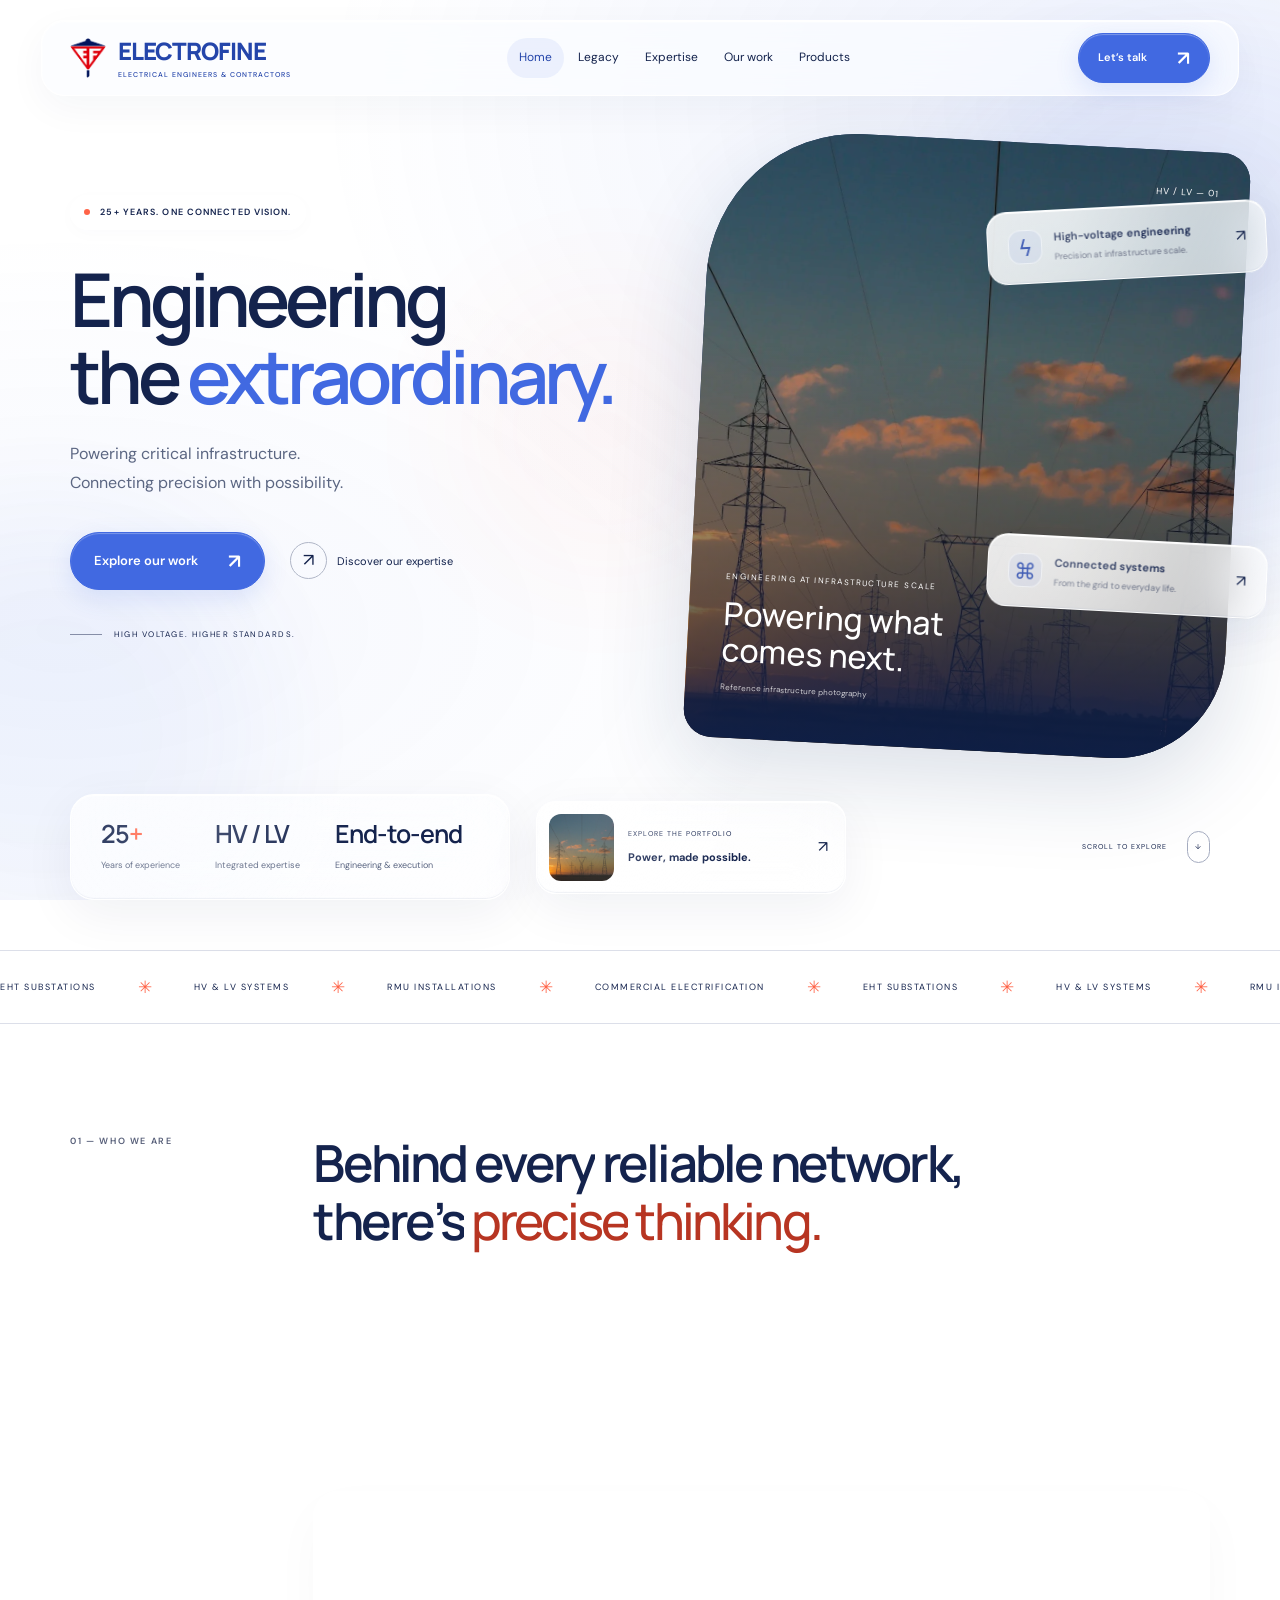
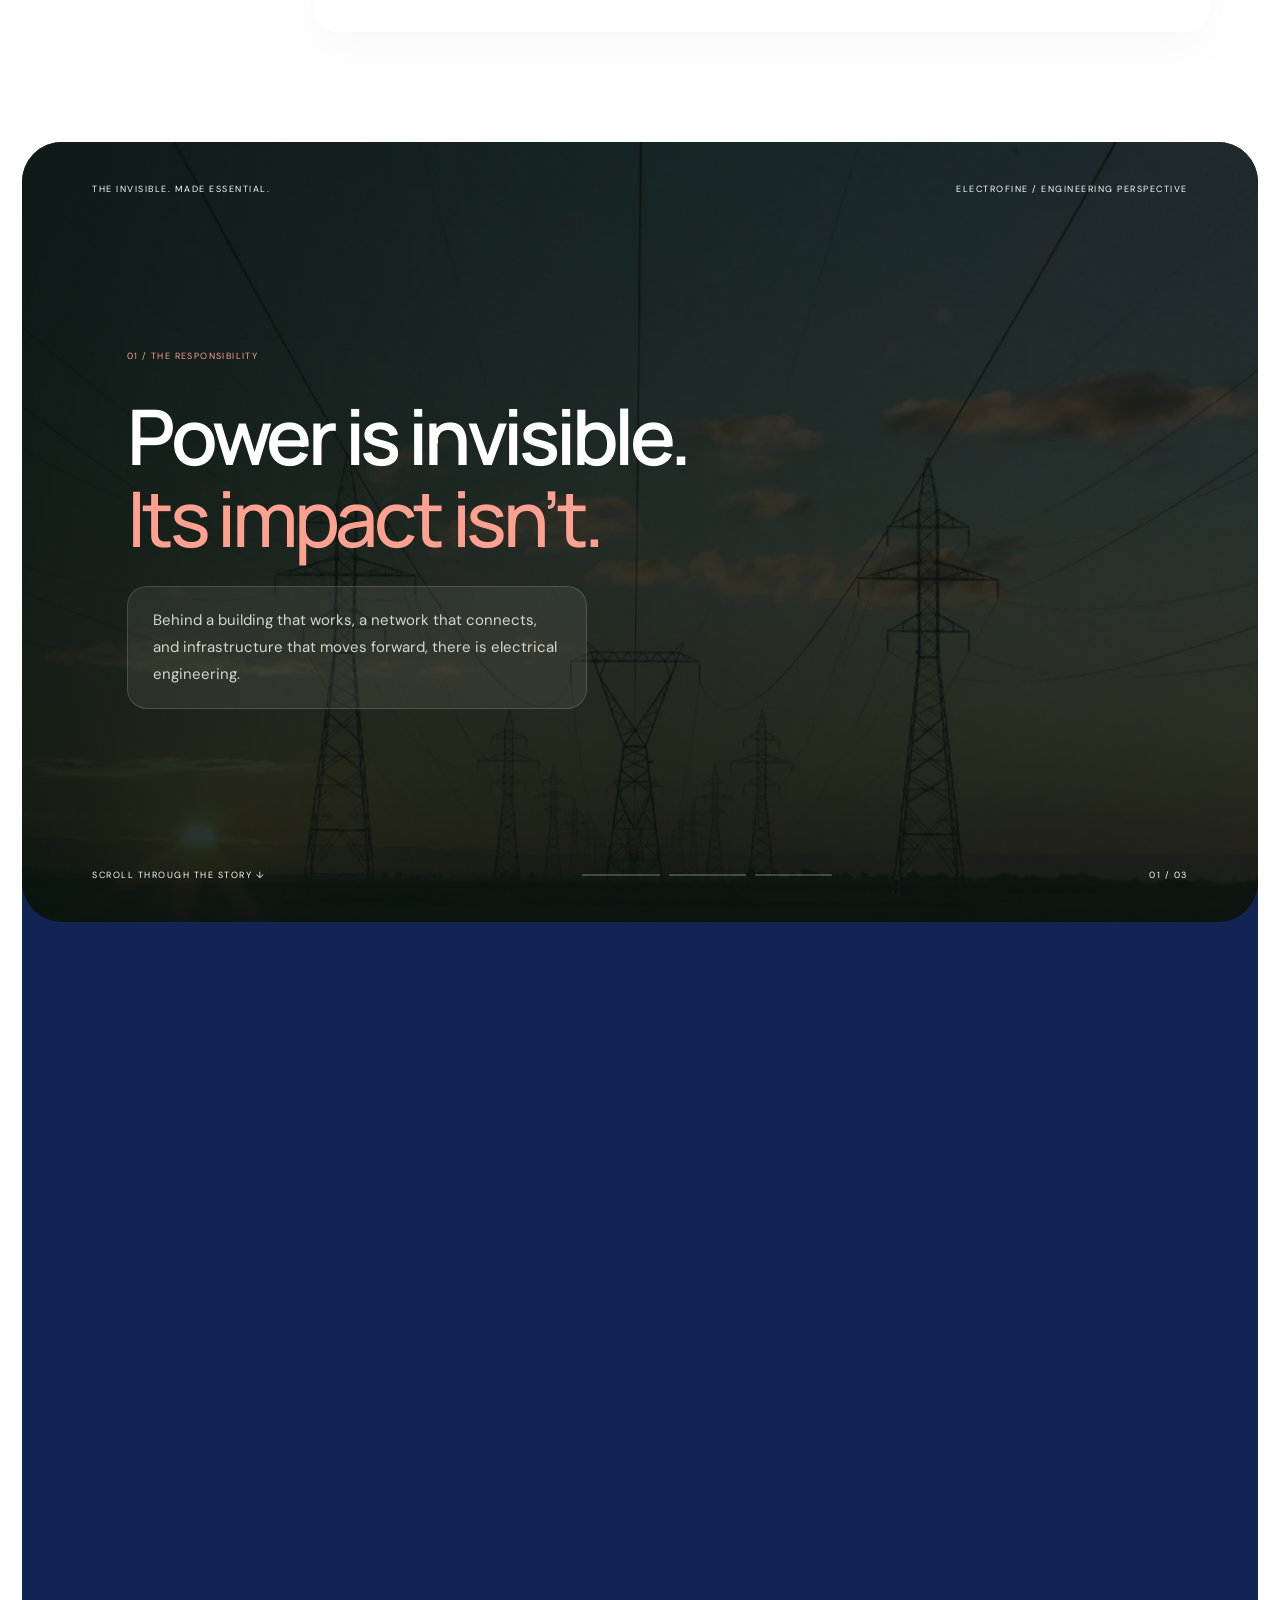
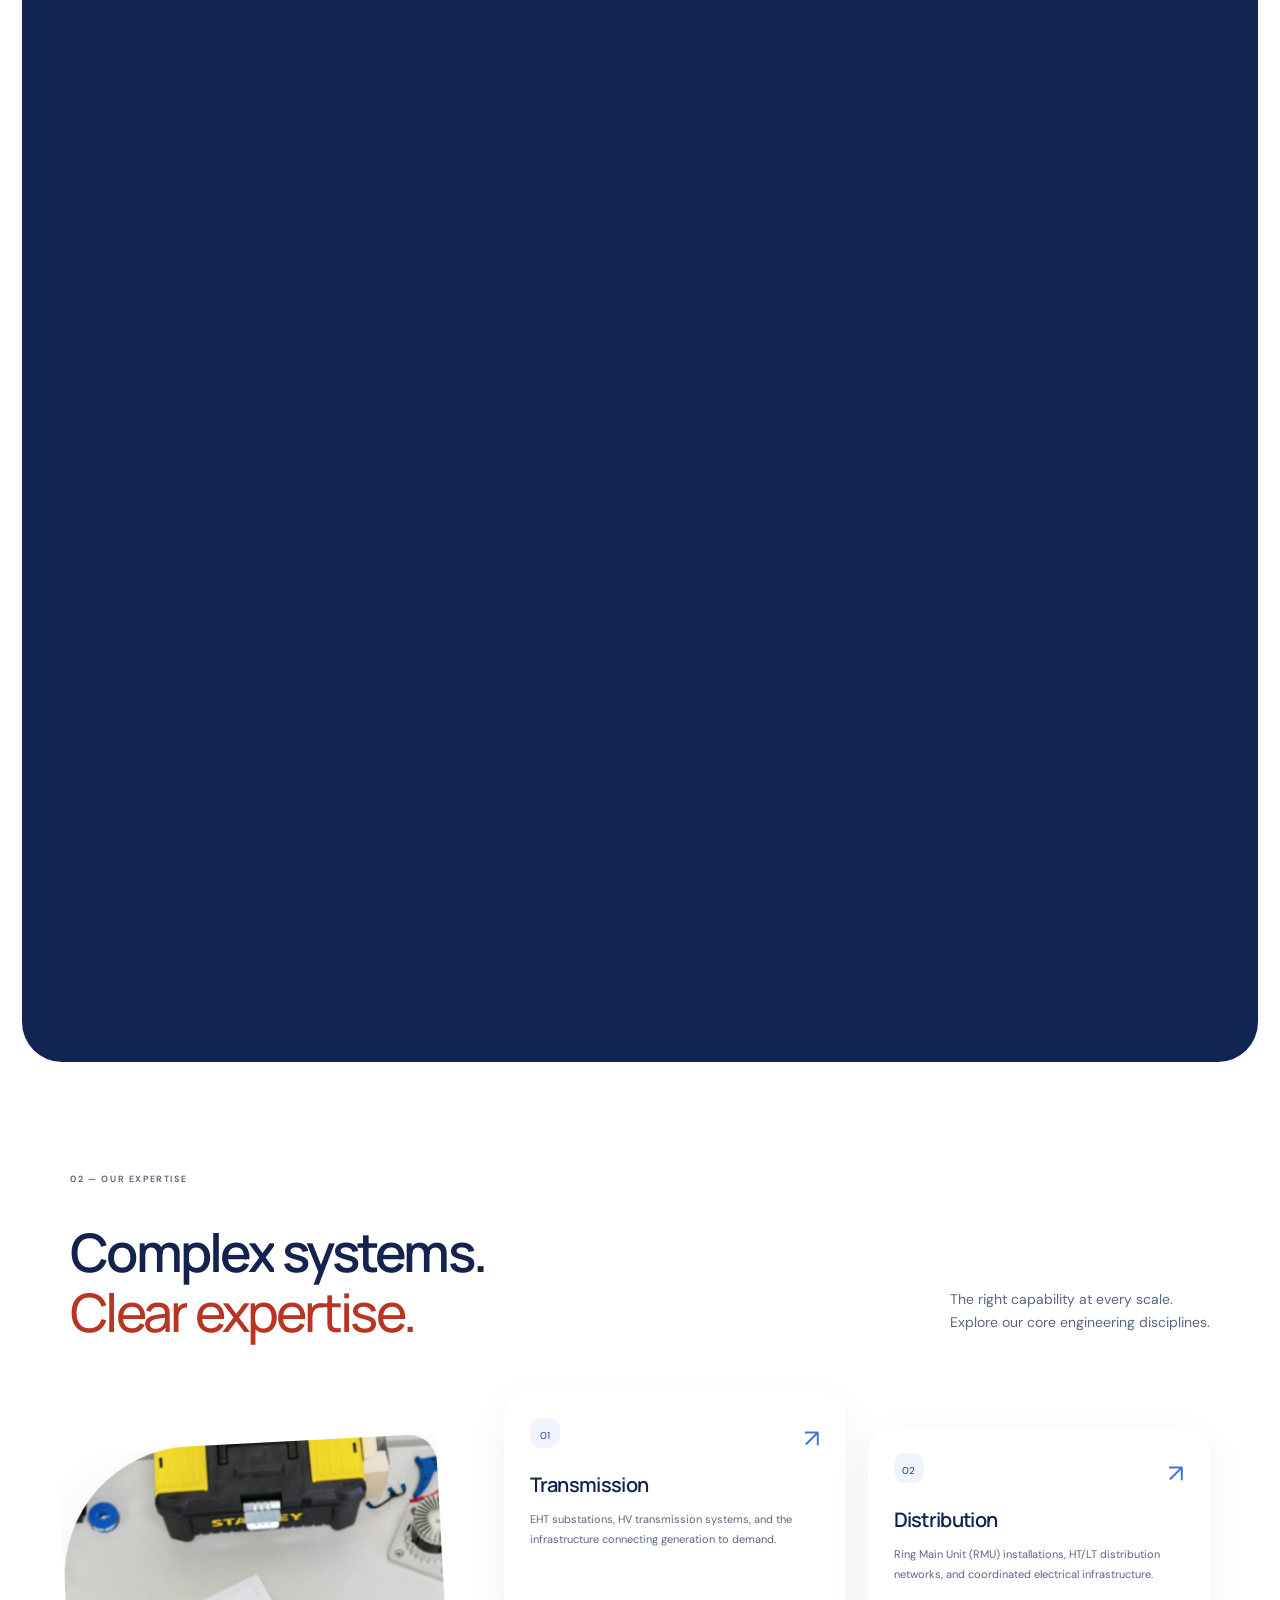
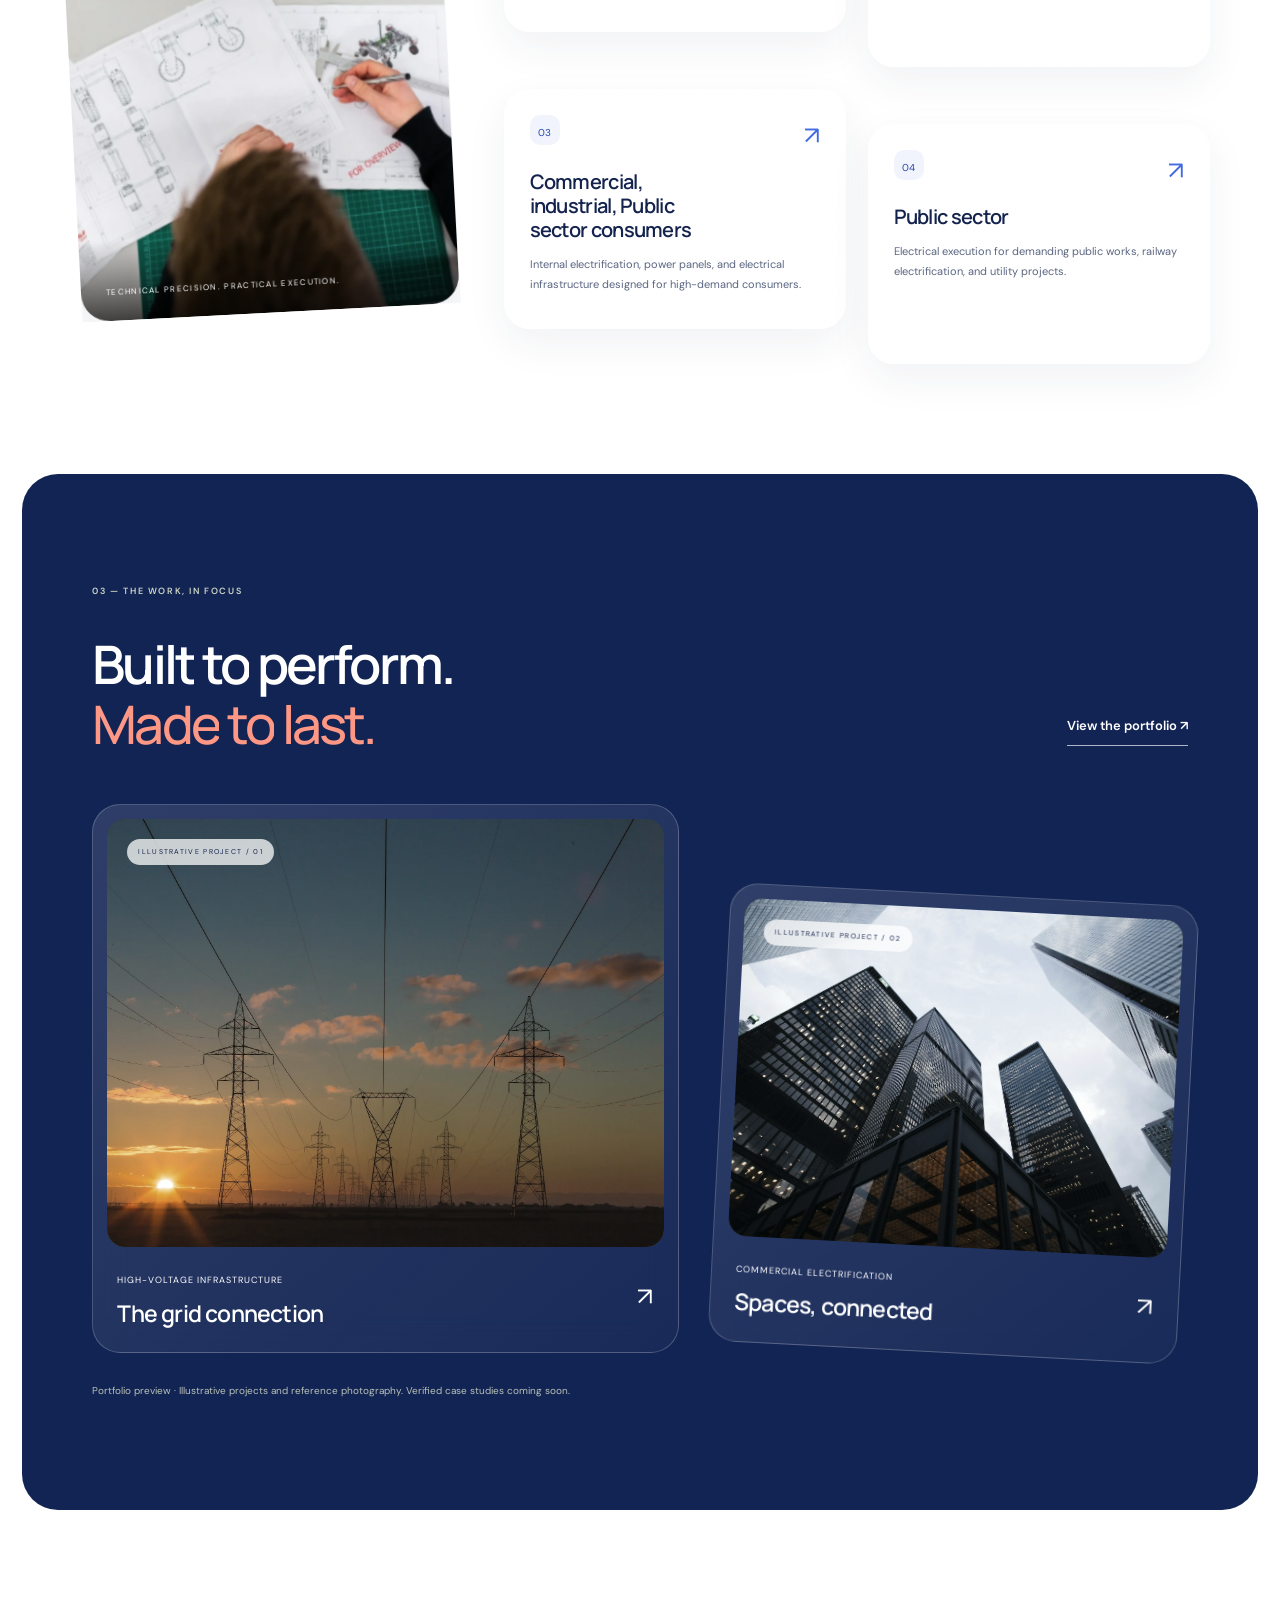
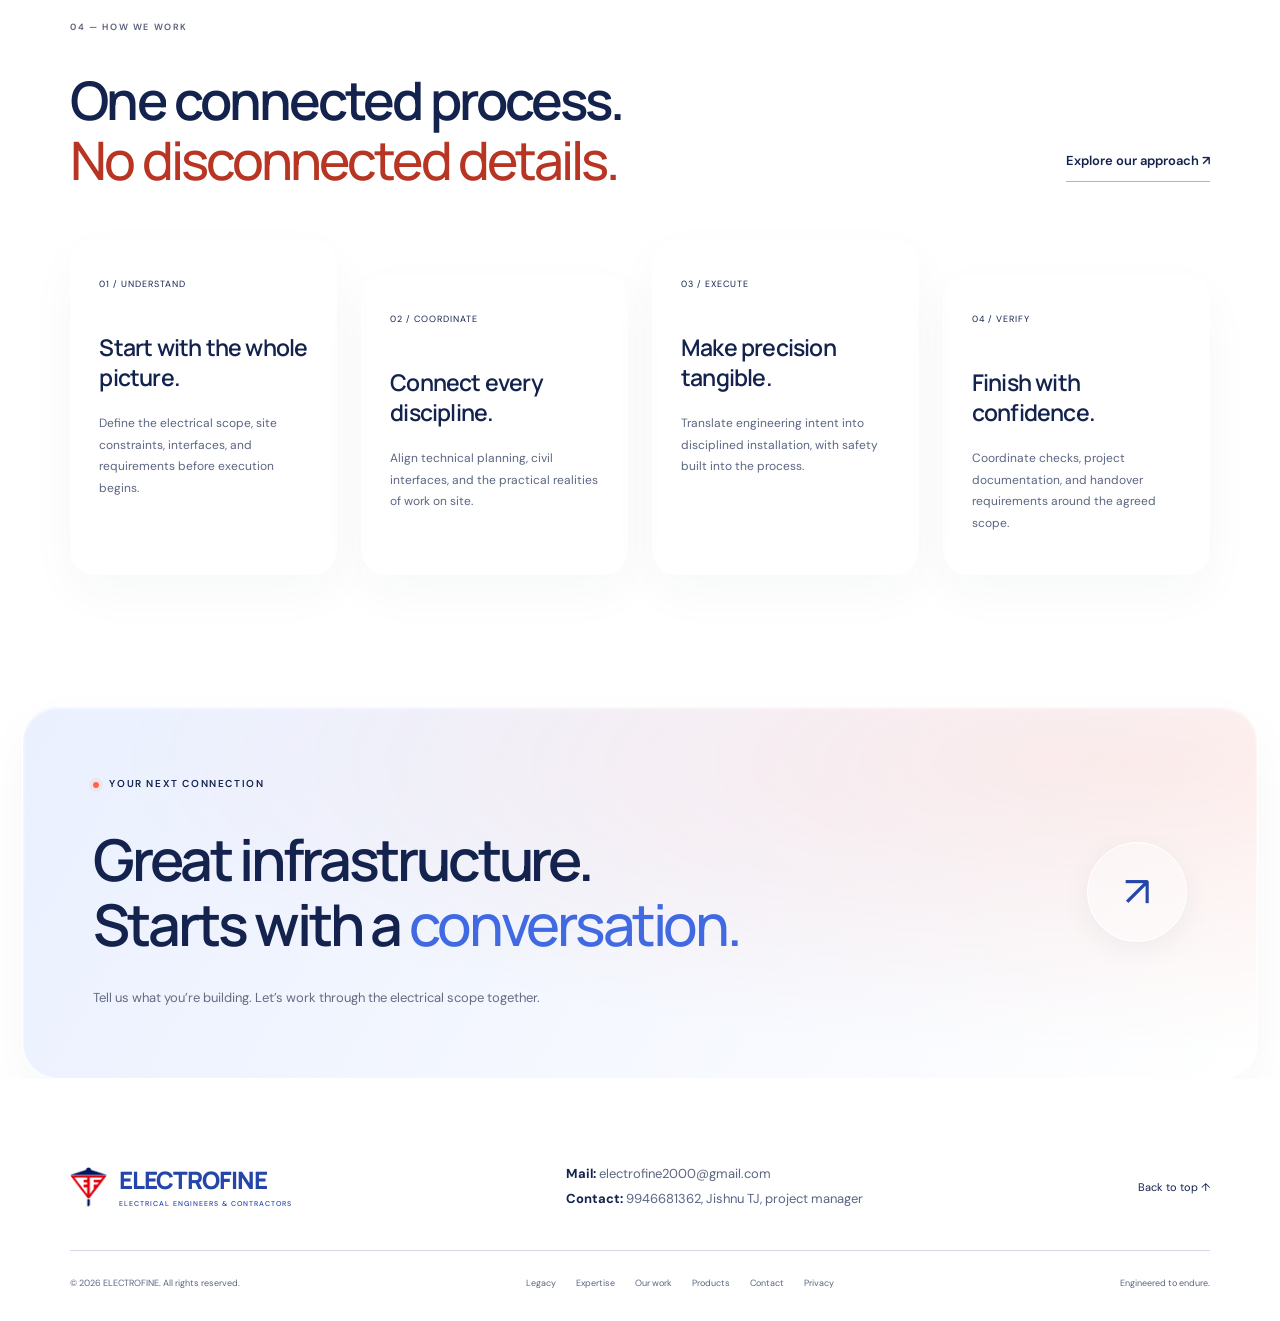
==== commit a28f930c: "changes" ====
--- a/index.html
+++ b/index.html
@@ -1,5 +1,5 @@
 <!doctype html>
-<html lang="en"><head><meta charset="utf-8"><meta name="viewport" content="width=device-width, initial-scale=1"><meta name="theme-color" content="#4169e1"><title>Power, with purpose | ELECTROFINE</title><meta name="description" content="ELECTROFINE Electrical Engineers and Contractors. Over 27 years of high-voltage, low-voltage, substation and infrastructure execution."><meta property="og:title" content="Power, with purpose | ELECTROFINE"><meta property="og:description" content="ELECTROFINE Electrical Engineers and Contractors. Over 27 years of high-voltage, low-voltage, substation and infrastructure execution."><meta property="og:type" content="website"><meta property="og:image" content="assets/images/power-lines.webp"><link rel="icon" type="image/svg+xml" href="assets/images/favicon.svg"><link rel="stylesheet" href="assets/css/fonts.css"><link rel="stylesheet" href="assets/css/style.css"><link rel="stylesheet" href="assets/css/liquid.css"><link rel="stylesheet" href="assets/css/brand.css"><script src="assets/js/config.js" defer></script><script src="assets/js/projects.js" defer></script><script src="assets/js/main.js" defer></script><script src="assets/js/motion.js" defer></script><script src="assets/js/liquid.js" defer></script><script src="assets/js/orbit.js" defer></script></head><body id="top" class="page-home"><a class="skip-link" href="#main">Skip to content</a><div class="scroll-progress" aria-hidden="true"></div><header class="site-header"><a class="brand" href="index.html" aria-label="ELECTROFINE home"><img class="brand-logo" src="Electrofine_logo.png" alt="ELECTROFINE" width="38" height="42"><span>ELECTROFINE<span class="brand-caption">ELECTRICAL ENGINEERS & CONTRACTORS</span></span></a><nav class="desktop-nav" aria-label="Main navigation"><a href="index.html" aria-current="page">Home</a><a href="about.html" >Company</a><a href="services.html" >Expertise</a><a href="portfolio.html" >Our work</a><a href="products.html">Products</a></nav><a class="button button-small header-cta" href="contact.html">Let’s talk <span aria-hidden="true">↗</span></a><button class="menu-toggle" aria-label="Open navigation" aria-expanded="false" aria-controls="mobile-menu"><span></span><span></span></button></header><nav id="mobile-menu" class="mobile-menu" aria-label="Mobile navigation" hidden><a href="index.html">Home</a><a href="about.html">Company</a><a href="services.html">Expertise</a><a href="portfolio.html">Our work</a><a href="products.html">Products</a><a href="contact.html">Let’s talk ↗</a></nav><div class="ambient-field" aria-hidden="true"><i></i><i></i><i></i></div><main id="main"><section class="liquid-hero"><div class="hero-halo" aria-hidden="true"></div><div class="liquid-hero-copy"><div class="pill-label"><span></span> 27+ YEARS. ONE CONNECTED VISION.</div><h1>Engineering<br>the <span class="orange-type">extraordinary.</span></h1><p>Powering critical infrastructure.<br>Connecting precision with possibility.</p><div class="hero-actions"><a class="button" href="portfolio.html">Explore our work <span>↗</span></a><a class="round-action" href="services.html"><span>↗</span> Discover our expertise</a></div><div class="hero-small-print"><span class="small-line"></span> HIGH VOLTAGE. HIGHER STANDARDS.</div></div><figure class="infrastructure-hero"><img src="assets/images/power-lines.webp" alt="High-voltage transmission towers and power lines at sunset" width="1600" height="1100" fetchpriority="high"><div class="hero-photo-shade"></div><figcaption><span>ENGINEERING AT INFRASTRUCTURE SCALE</span><strong>Powering what comes next.</strong><small>Reference infrastructure photography</small></figcaption><span class="photo-index" aria-hidden="true">HV / LV — 01</span></figure><a class="floating-glass capability-chip chip-one" href="services.html#high-voltage"><span class="chip-icon">ϟ</span><div><strong>High-voltage engineering</strong><small>Precision at infrastructure scale.</small></div><span>↗</span></a><a class="floating-glass capability-chip chip-two" href="services.html#distribution"><span class="chip-icon">⌘</span><div><strong>Connected systems</strong><small>From the grid to everyday life.</small></div><span>↗</span></a><div class="hero-bottom"><div class="glass-metrics glass-panel"><div><strong>27<span>+</span></strong><small>Years of experience</small></div><div><strong>HV / LV</strong><small>Integrated expertise</small></div><div><strong>End-to-end</strong><small>Engineering & execution</small></div></div><a class="mini-project glass-panel" href="portfolio.html"><img src="assets/images/power-lines.webp" alt="Electrical transmission infrastructure"><div><small>EXPLORE THE PORTFOLIO</small><strong>Power, made possible.</strong></div><span>↗</span></a><a class="hero-scroll" href="#intro">SCROLL TO EXPLORE <span>↓</span></a></div></section><div class="ticker" aria-hidden="true"><div class="ticker-track"><span>EHT SUBSTATIONS</span>✳<span>HV & LV SYSTEMS</span>✳<span>RMU INSTALLATIONS</span>✳<span>COMMERCIAL ELECTRIFICATION</span>✳<span>EHT SUBSTATIONS</span>✳<span>HV & LV SYSTEMS</span>✳<span>RMU INSTALLATIONS</span>✳<span>COMMERCIAL ELECTRIFICATION</span>✳</div></div>
-<section class="section intro-section" id="intro"><div class="section-label">01 — WHO WE ARE</div><div class="intro-main"><h2 class="reveal">Behind every reliable network,<br>there’s <em>precise thinking.</em></h2><div class="intro-copy"><p>For nearly three decades, ELECTROFINE has connected technical ambition with on-ground execution. We engineer and deliver the electrical systems that keep critical infrastructure moving.</p><div><p>From commercial spaces to utility-scale substations, our work brings electrical precision, civil coordination, and statutory safety into one connected approach.</p><a class="text-link" href="about.html">The ELECTROFINE story ↗</a></div></div><div class="stats"><div><strong>27<span>+</span></strong><p>Years of engineering experience</p></div><div><strong>HV<span> / </span>LV</strong><p>Integrated electrical capabilities</p></div><div><strong>End-to-end</strong><p>From technical scope to execution</p></div></div></div></section>
-<section class="power-story" aria-label="The thinking behind reliable power"><div class="power-story-pin"><img class="story-image" src="assets/images/power-lines.webp" alt="Transmission lines stretching toward the horizon" loading="lazy"><div class="story-shade"></div><div class="story-top"><span>THE INVISIBLE. MADE ESSENTIAL.</span><span>ELECTROFINE / ENGINEERING PERSPECTIVE</span></div><div class="story-slides"><article class="story-slide"><span class="story-index">01 / THE RESPONSIBILITY</span><h2>Power is invisible.<br><em>Its impact isn’t.</em></h2><p>Behind a building that works, a network that connects, and infrastructure that moves forward, there is electrical engineering.</p></article><article class="story-slide"><span class="story-index">02 / THE DISCIPLINE</span><h2>Every interface.<br><em>Every detail.</em></h2><p>From civil coordination to electrical execution, reliability begins where the details come together.</p></article><article class="story-slide"><span class="story-index">03 / THE COMMITMENT</span><h2>Built with precision.<br><em>Built to endure.</em></h2><p>Nearly three decades of experience, brought to the systems that everyday progress depends on.</p></article></div><div class="story-bottom"><span>SCROLL THROUGH THE STORY ↓</span><div class="story-steps" aria-hidden="true"><span><i></i></span><span><i></i></span><span><i></i></span></div><span class="story-counter" aria-hidden="true">01 / 03</span></div></div></section><section class="section expertise-section"><div class="section-top"><div><div class="section-label">02 — WHAT WE DO</div><h2 class="reveal">Complex systems.<br><em>Clear expertise.</em></h2></div><p class="section-intro">The right capability at every scale.<br>Explore our core engineering disciplines.</p></div><div class="expertise-layout"><figure class="expertise-photo"><img src="assets/images/industry.webp" alt="Technical drawings and tools on an engineering workbench" loading="lazy"><figcaption>TECHNICAL PRECISION. PRACTICAL EXECUTION.</figcaption></figure><div class="service-list"><a class="service-row" href="services.html#high-voltage"><span class="service-num">01</span><div><h3>High-voltage infrastructure</h3><p>EHT substations, HV networks, and the infrastructure that connects generation to demand.</p></div><span class="service-arrow">↗</span></a><a class="service-row" href="services.html#low-voltage"><span class="service-num">02</span><div><h3>Low-voltage & commercial</h3><p>Internal electrification designed around the way buildings operate, perform, and grow.</p></div><span class="service-arrow">↗</span></a><a class="service-row" href="services.html#distribution"><span class="service-num">03</span><div><h3>RMU & distribution networks</h3><p>Ring Main Unit installations and coordinated distribution infrastructure.</p></div><span class="service-arrow">↗</span></a><a class="service-row" href="services.html#infrastructure"><span class="service-num">04</span><div><h3>Utility & public infrastructure</h3><p>Electrical execution for demanding public-sector, rail, and island environments.</p></div><span class="service-arrow">↗</span></a></div></div></section><section class="section selected-work dark-section"><div class="section-top"><div><div class="section-label">03 — THE WORK, IN FOCUS</div><h2 class="reveal">Built to perform.<br><em>Made to last.</em></h2></div><a class="text-link" href="portfolio.html">View the portfolio ↗</a></div><div class="home-projects" data-home-projects></div><p class="image-note">Portfolio preview · Illustrative projects and reference photography. Verified case studies coming soon.</p></section>
-<section class="section approach-section"><div class="section-top"><div><div class="section-label">04 — HOW WE WORK</div><h2 class="reveal">One connected process.<br><em>No disconnected details.</em></h2></div><a class="text-link" href="services.html#process">Explore our approach ↗</a></div><div class="process-grid"><article><span>01 / UNDERSTAND</span><h3>Start with the whole picture.</h3><p>Define the electrical scope, site constraints, interfaces, and requirements before execution begins.</p></article><article><span>02 / COORDINATE</span><h3>Connect every discipline.</h3><p>Align technical planning, civil interfaces, and the practical realities of work on site.</p></article><article><span>03 / EXECUTE</span><h3>Make precision tangible.</h3><p>Translate engineering intent into disciplined installation, with safety built into the process.</p></article><article><span>04 / VERIFY</span><h3>Finish with confidence.</h3><p>Coordinate checks, project documentation, and handover requirements around the agreed scope.</p></article></div></section><section class="cta-section"><div class="eyebrow"><span class="status-dot"></span> YOUR NEXT CONNECTION</div><div class="cta-row"><h2>Great infrastructure.<br>Starts with a <em>conversation.</em></h2><a class="circle-link" href="contact.html" aria-label="Discuss your project">↗</a></div><p>Tell us what you’re building. Let’s work through the electrical scope together.</p></section></main><footer class="site-footer"><div class="footer-top"><a class="brand" href="index.html" aria-label="ELECTROFINE home"><img class="brand-logo" src="Electrofine_logo.png" alt="ELECTROFINE" width="38" height="42"><span>ELECTROFINE<span class="brand-caption">ELECTRICAL ENGINEERS & CONTRACTORS</span></span></a><p>Precision in every connection.<br>Confidence in every project.</p><a class="back-top" href="#top">Back to top ↑</a></div><div class="footer-bottom"><span>© <span data-year>2026</span> ELECTROFINE. All rights reserved.</span><div><a href="about.html">Company</a><a href="services.html">Expertise</a><a href="portfolio.html">Our work</a><a href="products.html">Products</a><a href="contact.html">Contact</a><a href="privacy.html">Privacy</a></div><span>Engineered to endure.</span></div></footer><div class="cursor-label" aria-hidden="true">EXPLORE ↗</div></body></html>+<html lang="en"><head><meta charset="utf-8"><meta name="viewport" content="width=device-width, initial-scale=1"><meta name="theme-color" content="#4169e1"><title>Power, with purpose | ELECTROFINE</title><meta name="description" content="ELECTROFINE Electrical Engineers and Contractors. Over 25 years of high-voltage, low-voltage, substation and infrastructure execution."><meta property="og:title" content="Power, with purpose | ELECTROFINE"><meta property="og:description" content="ELECTROFINE Electrical Engineers and Contractors. Over 25 years of high-voltage, low-voltage, substation and infrastructure execution."><meta property="og:type" content="website"><meta property="og:image" content="assets/images/power-lines.webp"><link rel="icon" type="image/svg+xml" href="assets/images/favicon.svg"><link rel="stylesheet" href="assets/css/fonts.css"><link rel="stylesheet" href="assets/css/style.css"><link rel="stylesheet" href="assets/css/liquid.css"><link rel="stylesheet" href="assets/css/brand.css"><script src="assets/js/config.js" defer></script><script src="assets/js/projects.js" defer></script><script src="assets/js/main.js" defer></script><script src="assets/js/motion.js" defer></script><script src="assets/js/liquid.js" defer></script><script src="assets/js/orbit.js" defer></script></head><body id="top" class="page-home"><a class="skip-link" href="#main">Skip to content</a><div class="scroll-progress" aria-hidden="true"></div><header class="site-header"><a class="brand" href="index.html" aria-label="ELECTROFINE home"><img class="brand-logo" src="Electrofine_logo.png" alt="ELECTROFINE" width="38" height="42"><span>ELECTROFINE<span class="brand-caption">ELECTRICAL ENGINEERS & CONTRACTORS</span></span></a><nav class="desktop-nav" aria-label="Main navigation"><a href="index.html" aria-current="page">Home</a><a href="about.html" >Legacy</a><a href="services.html" >Expertise</a><a href="portfolio.html" >Our work</a><a href="products.html">Products</a></nav><a class="button button-small header-cta" href="contact.html">Let’s talk <span aria-hidden="true">↗</span></a><button class="menu-toggle" aria-label="Open navigation" aria-expanded="false" aria-controls="mobile-menu"><span></span><span></span></button></header><nav id="mobile-menu" class="mobile-menu" aria-label="Mobile navigation" hidden><a href="index.html">Home</a><a href="about.html">Legacy</a><a href="services.html">Expertise</a><a href="portfolio.html">Our work</a><a href="products.html">Products</a><a href="contact.html">Let’s talk ↗</a></nav><div class="ambient-field" aria-hidden="true"><i></i><i></i><i></i></div><main id="main"><section class="liquid-hero"><div class="hero-halo" aria-hidden="true"></div><div class="liquid-hero-copy"><div class="pill-label"><span></span> 25+ YEARS. ONE CONNECTED VISION.</div><h1>Engineering<br>the <span class="orange-type">extraordinary.</span></h1><p>Powering critical infrastructure.<br>Connecting precision with possibility.</p><div class="hero-actions"><a class="button" href="portfolio.html">Explore our work <span>↗</span></a><a class="round-action" href="services.html"><span>↗</span> Discover our expertise</a></div><div class="hero-small-print"><span class="small-line"></span> HIGH VOLTAGE. HIGHER STANDARDS.</div></div><figure class="infrastructure-hero"><img src="assets/images/power-lines.webp" alt="High-voltage transmission towers and power lines at sunset" width="1600" height="1100" fetchpriority="high"><div class="hero-photo-shade"></div><figcaption><span>ENGINEERING AT INFRASTRUCTURE SCALE</span><strong>Powering what comes next.</strong><small>Reference infrastructure photography</small></figcaption><span class="photo-index" aria-hidden="true">HV / LV — 01</span></figure><a class="floating-glass capability-chip chip-one" href="services.html#transmission"><span class="chip-icon">ϟ</span><div><strong>High-voltage engineering</strong><small>Precision at infrastructure scale.</small></div><span>↗</span></a><a class="floating-glass capability-chip chip-two" href="services.html#distribution"><span class="chip-icon">⌘</span><div><strong>Connected systems</strong><small>From the grid to everyday life.</small></div><span>↗</span></a><div class="hero-bottom"><div class="glass-metrics glass-panel"><div><strong>25<span>+</span></strong><small>Years of experience</small></div><div><strong>HV / LV</strong><small>Integrated expertise</small></div><div><strong>End-to-end</strong><small>Engineering & execution</small></div></div><a class="mini-project glass-panel" href="portfolio.html"><img src="assets/images/power-lines.webp" alt="Electrical transmission infrastructure"><div><small>EXPLORE THE PORTFOLIO</small><strong>Power, made possible.</strong></div><span>↗</span></a><a class="hero-scroll" href="#intro">SCROLL TO EXPLORE <span>↓</span></a></div></section><div class="ticker" aria-hidden="true"><div class="ticker-track"><span>EHT SUBSTATIONS</span>✳<span>HV & LV SYSTEMS</span>✳<span>RMU INSTALLATIONS</span>✳<span>COMMERCIAL ELECTRIFICATION</span>✳<span>EHT SUBSTATIONS</span>✳<span>HV & LV SYSTEMS</span>✳<span>RMU INSTALLATIONS</span>✳<span>COMMERCIAL ELECTRIFICATION</span>✳</div></div>
+<section class="section intro-section" id="intro"><div class="section-label">01 — WHO WE ARE</div><div class="intro-main"><h2 class="reveal">Behind every reliable network,<br>there’s <em>precise thinking.</em></h2><div class="intro-copy"><p>For nearly three decades, ELECTROFINE has connected technical ambition with on-ground execution. We engineer and deliver the electrical systems that keep critical infrastructure moving.</p><div><p>From commercial spaces to utility-scale substations, our work brings electrical precision, civil coordination, and statutory safety into one connected approach.</p><a class="text-link" href="about.html">The ELECTROFINE story ↗</a></div></div><div class="stats"><div><strong>25<span>+</span></strong><p>Years of engineering experience</p></div><div><strong>HV<span> / </span>LV</strong><p>Integrated electrical capabilities</p></div><div><strong>End-to-end</strong><p>From technical scope to execution</p></div></div></div></section>
+<section class="power-story" aria-label="The thinking behind reliable power"><div class="power-story-pin"><img class="story-image" src="assets/images/power-lines.webp" alt="Transmission lines stretching toward the horizon" loading="lazy"><div class="story-shade"></div><div class="story-top"><span>THE INVISIBLE. MADE ESSENTIAL.</span><span>ELECTROFINE / ENGINEERING PERSPECTIVE</span></div><div class="story-slides"><article class="story-slide"><span class="story-index">01 / THE RESPONSIBILITY</span><h2>Power is invisible.<br><em>Its impact isn’t.</em></h2><p>Behind a building that works, a network that connects, and infrastructure that moves forward, there is electrical engineering.</p></article><article class="story-slide"><span class="story-index">02 / THE DISCIPLINE</span><h2>Every interface.<br><em>Every detail.</em></h2><p>From civil coordination to electrical execution, reliability begins where the details come together.</p></article><article class="story-slide"><span class="story-index">03 / THE COMMITMENT</span><h2>Built with precision.<br><em>Built to endure.</em></h2><p>Nearly three decades of experience, brought to the systems that everyday progress depends on.</p></article></div><div class="story-bottom"><span>SCROLL THROUGH THE STORY ↓</span><div class="story-steps" aria-hidden="true"><span><i></i></span><span><i></i></span><span><i></i></span></div><span class="story-counter" aria-hidden="true">01 / 03</span></div></div></section><section class="section expertise-section"><div class="section-top"><div><div class="section-label">02 — OUR EXPERTISE</div><h2 class="reveal">Complex systems.<br><em>Clear expertise.</em></h2></div><p class="section-intro">The right capability at every scale.<br>Explore our core engineering disciplines.</p></div><div class="expertise-layout"><figure class="expertise-photo"><img src="assets/images/industry.webp" alt="Technical drawings and tools on an engineering workbench" loading="lazy"><figcaption>TECHNICAL PRECISION. PRACTICAL EXECUTION.</figcaption></figure><div class="service-list"><a class="service-row" href="services.html#transmission"><span class="service-num">01</span><div><h3>Transmission</h3><p>EHT substations, HV transmission systems, and the infrastructure connecting generation to demand.</p></div><span class="service-arrow">↗</span></a><a class="service-row" href="services.html#distribution"><span class="service-num">02</span><div><h3>Distribution</h3><p>Ring Main Unit (RMU) installations, HT/LT distribution networks, and coordinated electrical infrastructure.</p></div><span class="service-arrow">↗</span></a><a class="service-row" href="services.html#consumers"><span class="service-num">03</span><div><h3>Commercial, industrial, Public sector consumers</h3><p>Internal electrification, power panels, and electrical infrastructure designed for high-demand consumers.</p></div><span class="service-arrow">↗</span></a><a class="service-row" href="services.html#public-sector"><span class="service-num">04</span><div><h3>Public sector</h3><p>Electrical execution for demanding public works, railway electrification, and utility projects.</p></div><span class="service-arrow">↗</span></a></div></div></section><section class="section selected-work dark-section"><div class="section-top"><div><div class="section-label">03 — THE WORK, IN FOCUS</div><h2 class="reveal">Built to perform.<br><em>Made to last.</em></h2></div><a class="text-link" href="portfolio.html">View the portfolio ↗</a></div><div class="home-projects" data-home-projects></div><p class="image-note">Portfolio preview · Illustrative projects and reference photography. Verified case studies coming soon.</p></section>
+<section class="section approach-section"><div class="section-top"><div><div class="section-label">04 — HOW WE WORK</div><h2 class="reveal">One connected process.<br><em>No disconnected details.</em></h2></div><a class="text-link" href="services.html#process">Explore our approach ↗</a></div><div class="process-grid"><article><span>01 / UNDERSTAND</span><h3>Start with the whole picture.</h3><p>Define the electrical scope, site constraints, interfaces, and requirements before execution begins.</p></article><article><span>02 / COORDINATE</span><h3>Connect every discipline.</h3><p>Align technical planning, civil interfaces, and the practical realities of work on site.</p></article><article><span>03 / EXECUTE</span><h3>Make precision tangible.</h3><p>Translate engineering intent into disciplined installation, with safety built into the process.</p></article><article><span>04 / VERIFY</span><h3>Finish with confidence.</h3><p>Coordinate checks, project documentation, and handover requirements around the agreed scope.</p></article></div></section><section class="cta-section"><div class="eyebrow"><span class="status-dot"></span> YOUR NEXT CONNECTION</div><div class="cta-row"><h2>Great infrastructure.<br>Starts with a <em>conversation.</em></h2><a class="circle-link" href="contact.html" aria-label="Discuss your project">↗</a></div><p>Tell us what you’re building. Let’s work through the electrical scope together.</p></section></main><footer class="site-footer"><div class="footer-top"><a class="brand" href="index.html" aria-label="ELECTROFINE home"><img class="brand-logo" src="Electrofine_logo.png" alt="ELECTROFINE" width="38" height="42"><span>ELECTROFINE<span class="brand-caption">ELECTRICAL ENGINEERS & CONTRACTORS</span></span></a><div class="footer-contact"><p><strong>Mail:</strong> <a href="mailto:electrofine2000@gmail.com">electrofine2000@gmail.com</a></p><p><strong>Contact:</strong> <a href="tel:9946681362">9946681362</a>, Jishnu TJ, project manager</p></div><a class="back-top" href="#top">Back to top ↑</a></div><div class="footer-bottom"><span>© <span data-year>2026</span> ELECTROFINE. All rights reserved.</span><div><a href="about.html">Legacy</a><a href="services.html">Expertise</a><a href="portfolio.html">Our work</a><a href="products.html">Products</a><a href="contact.html">Contact</a><a href="privacy.html">Privacy</a></div><span>Engineered to endure.</span></div></footer><div class="cursor-label" aria-hidden="true">EXPLORE ↗</div></body></html>
--- a/assets/css/brand.css
+++ b/assets/css/brand.css
@@ -11,7 +11,7 @@
 .infrastructure-hero figcaption{position:absolute;bottom:44px;left:35px;right:24px;display:grid;gap:12px;color:white}.infrastructure-hero figcaption span{font-size:8px;letter-spacing:1.5px}.infrastructure-hero figcaption strong{font:500 clamp(24px,2.5vw,38px)/1.15 var(--heading);max-width:280px}.infrastructure-hero figcaption small{font-size:8px;opacity:.75}.photo-index{position:absolute;top:34px;right:30px;font-size:9px;color:white;letter-spacing:1px}
 .chip-one{right:1%;top:20%}.chip-two{right:1%;top:45%}.capability-chip{background:linear-gradient(120deg,#ffffffde,#ffffffb5)}.chip-icon{color:#2445aa;background:#4169e114}.hero-bottom{z-index:5}.glass-metrics strong span{color:var(--tomato)}
 @keyframes hero-drift{to{transform:scale(1.15) translate3d(-1%,1%,0)}}
-.selected-work,.dark-section,.power-story{background:#122454}.dark-section em,.story-slide em{color:#ff9785}.dark-section .text-link{color:#fff}.service-num{background:#4169e112;color:#2445aa}.service-arrow{color:var(--royal)}.cta-section{background:radial-gradient(ellipse at 90% 15%,#ff63471c,transparent 65%),linear-gradient(120deg,#eaf0ff,#fff);border-color:#fff}.cta-row em{color:#4169e1}.circle-link{color:#2445aa}.circle-link:hover{background:var(--royal)}.filters button.active{background:var(--royal)}.text-link:hover{color:#2445aa}.orbit-detail .detail-eyebrow,.orbit-detail .text-link{color:#2445aa}.orbit-dots button[aria-pressed=true]{background:var(--tomato)}
+.selected-work,.dark-section,.power-story{background:#122454}.dark-section em,.story-slide em{color:#ff9785}.dark-section .text-link{color:#fff}.service-num{background:#4169e112;color:#2445aa}.service-arrow{color:var(--royal)}.cta-section{background:radial-gradient(ellipse at 90% 15%,#ff63471c,transparent 65%),linear-gradient(120deg,#eaf0ff,#fff);border-color:#fff}.cta-row em{color:#4169e1}.circle-link{color:#2445aa}.circle-link:hover{background:var(--royal)}.filters button.active{background:var(--royal)}.text-link:hover{color:#2445aa}.orbit-detail .detail-eyebrow,.orbit-detail .text-link{color:#2445aa}.orbit-dots button[aria-pressed=true]{background:var(--tomato)}.footer-contact{display:flex;flex-direction:column;gap:4px;font-size:13px;line-height:1.6}.footer-contact p{margin:0;color:#5b6682;font-size:13px}.footer-contact strong{color:#14234d;font-weight:700}.footer-contact a{color:inherit;text-decoration:none}.footer-contact a:hover{color:#4169e1;text-decoration:underline}
 /* Moving surfaces use a baked glass gradient. Blur stays on the fixed controls.
    Avoid filtering/repainting the whole scene behind every card on every frame. */
 .is-orbit .orbit-card{backdrop-filter:none;-webkit-backdrop-filter:none;background:linear-gradient(145deg,#fffffff5,#eaf0ffed);box-shadow:0 14px 35px #1734701a,inset 0 1px 2px #fff;transition:none;contain:layout style}
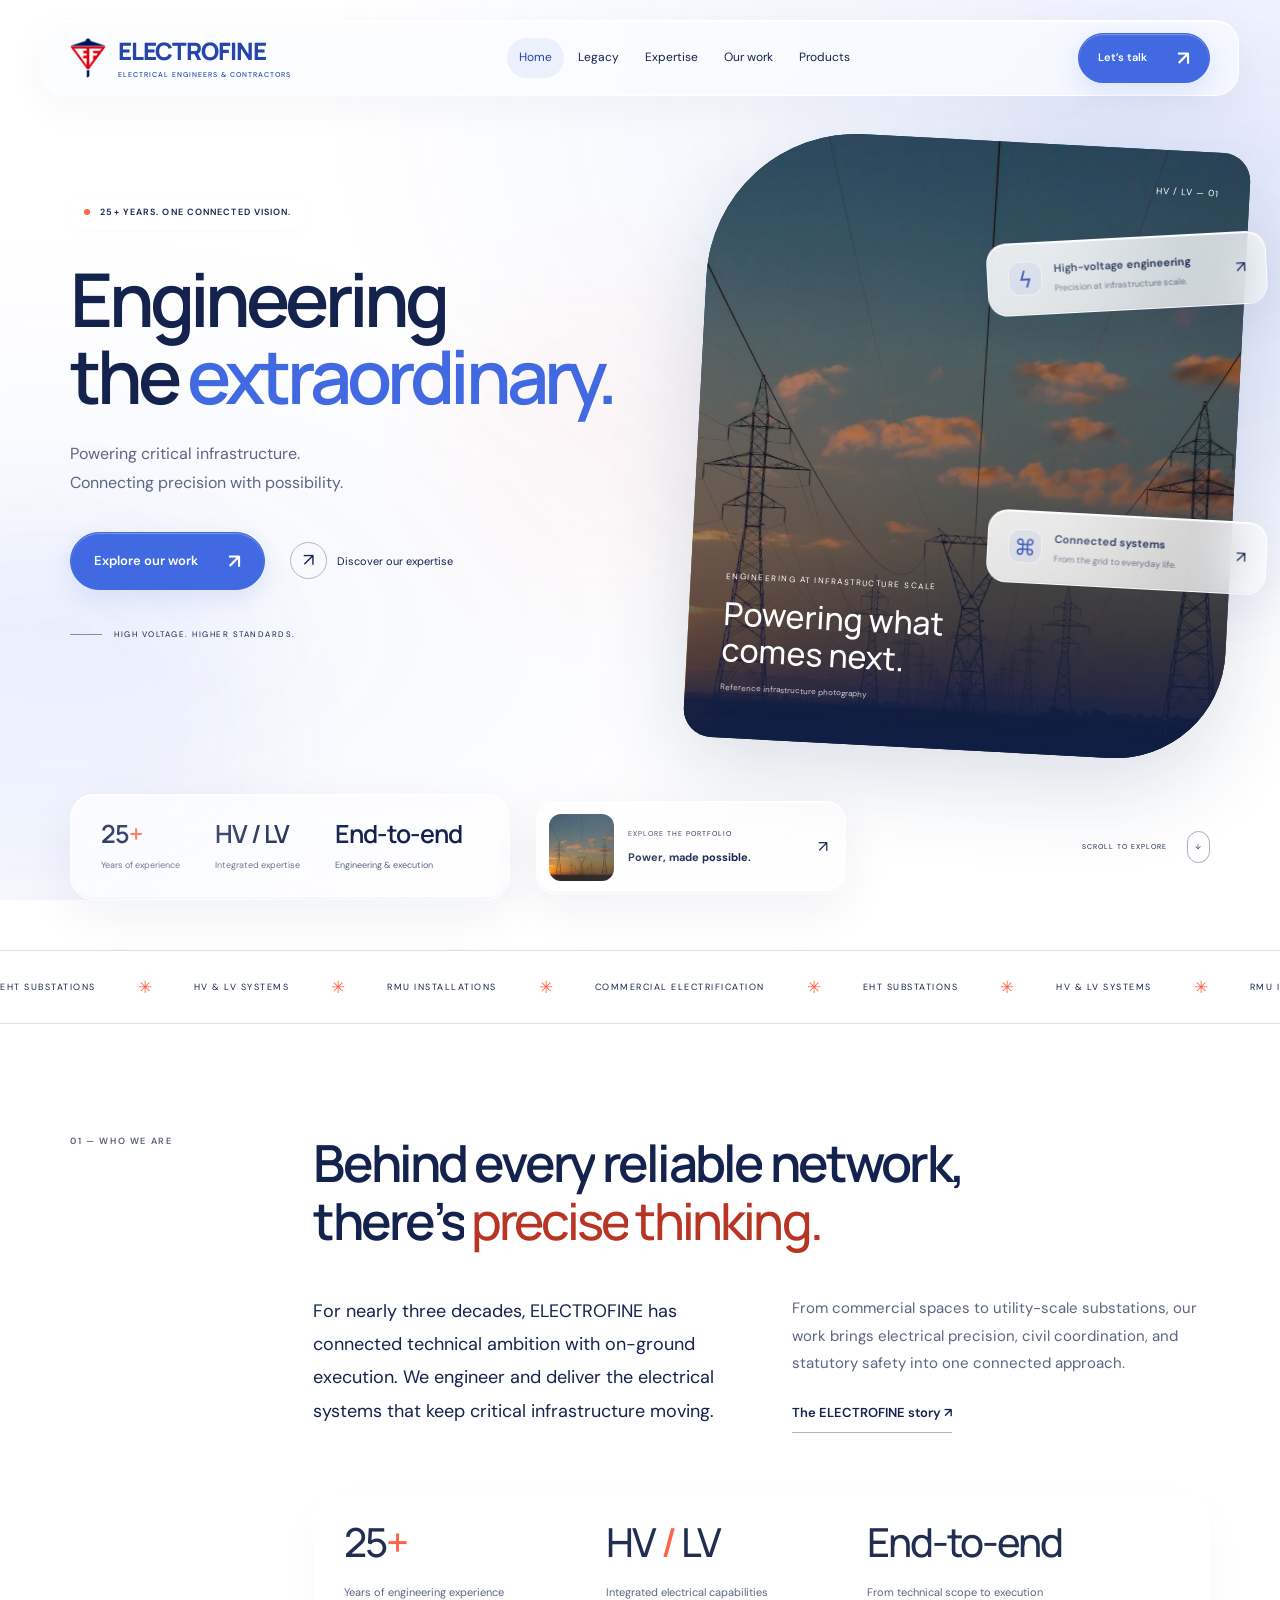
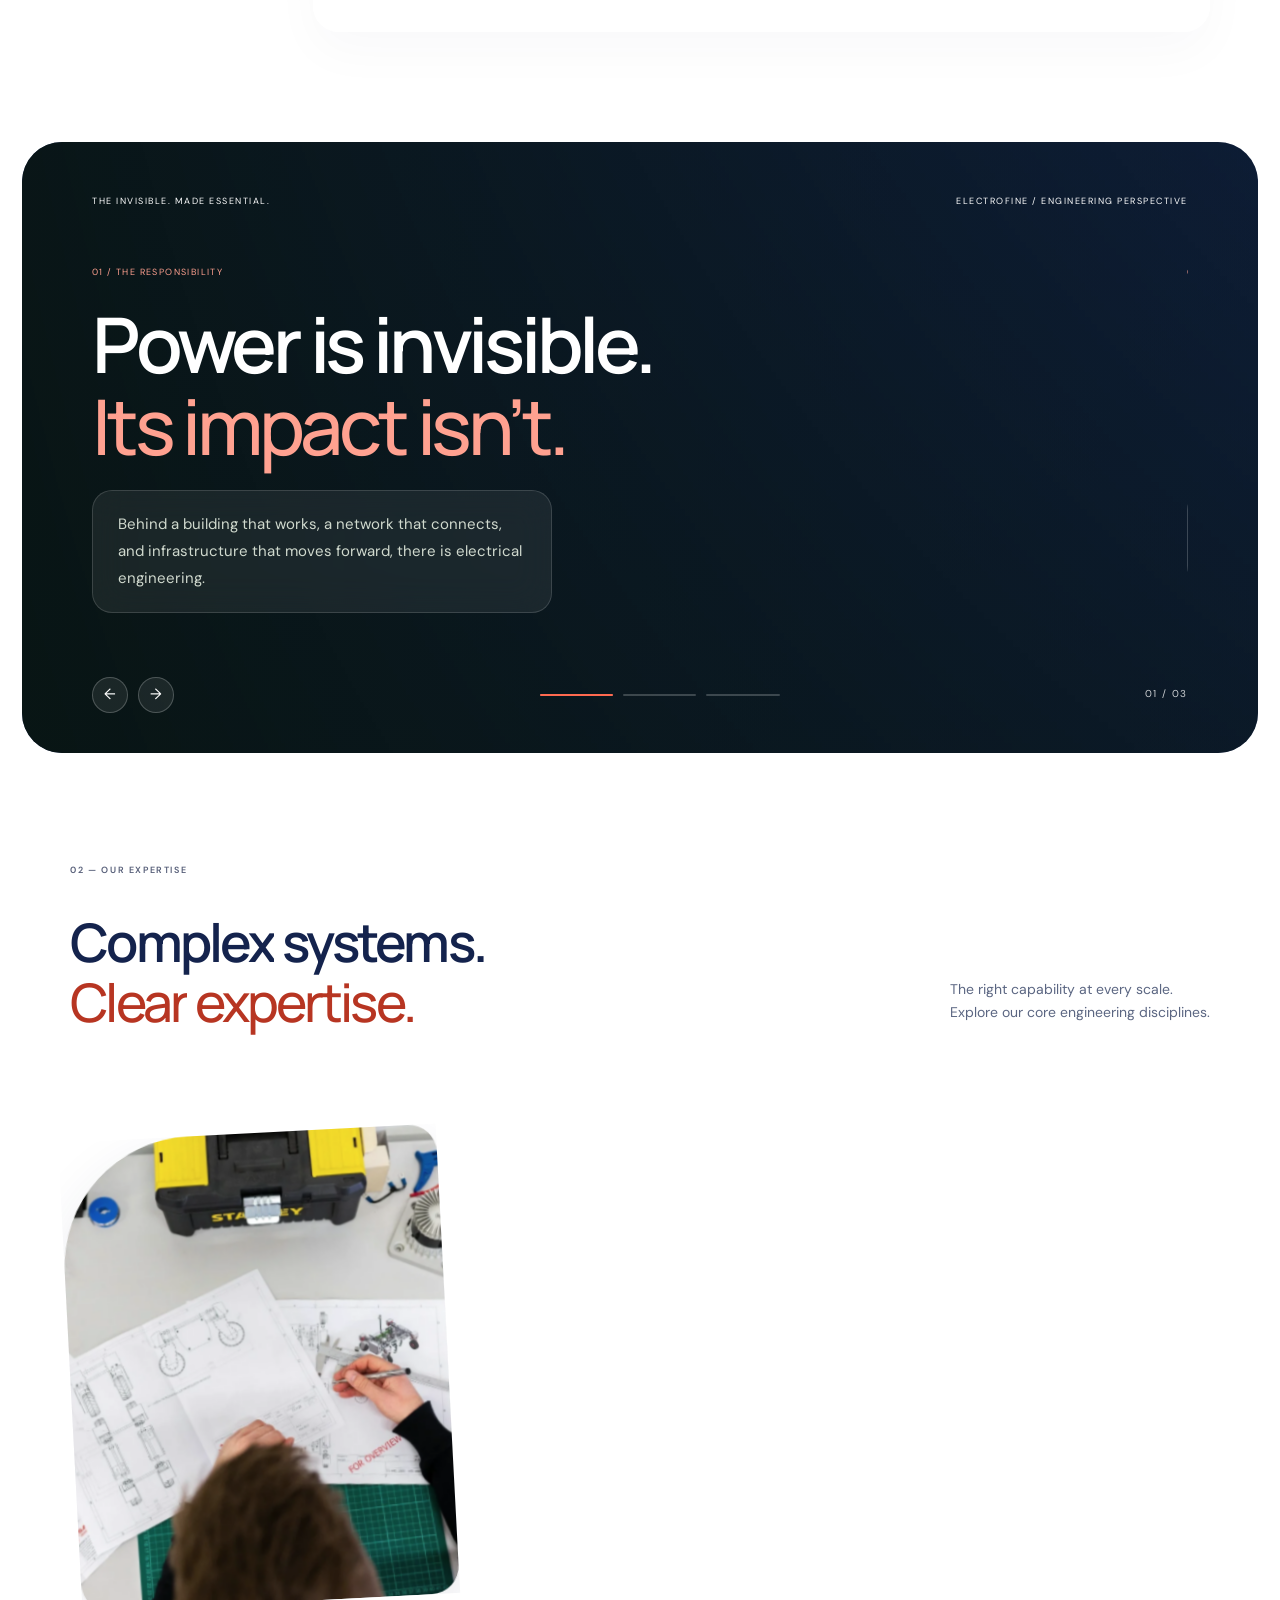
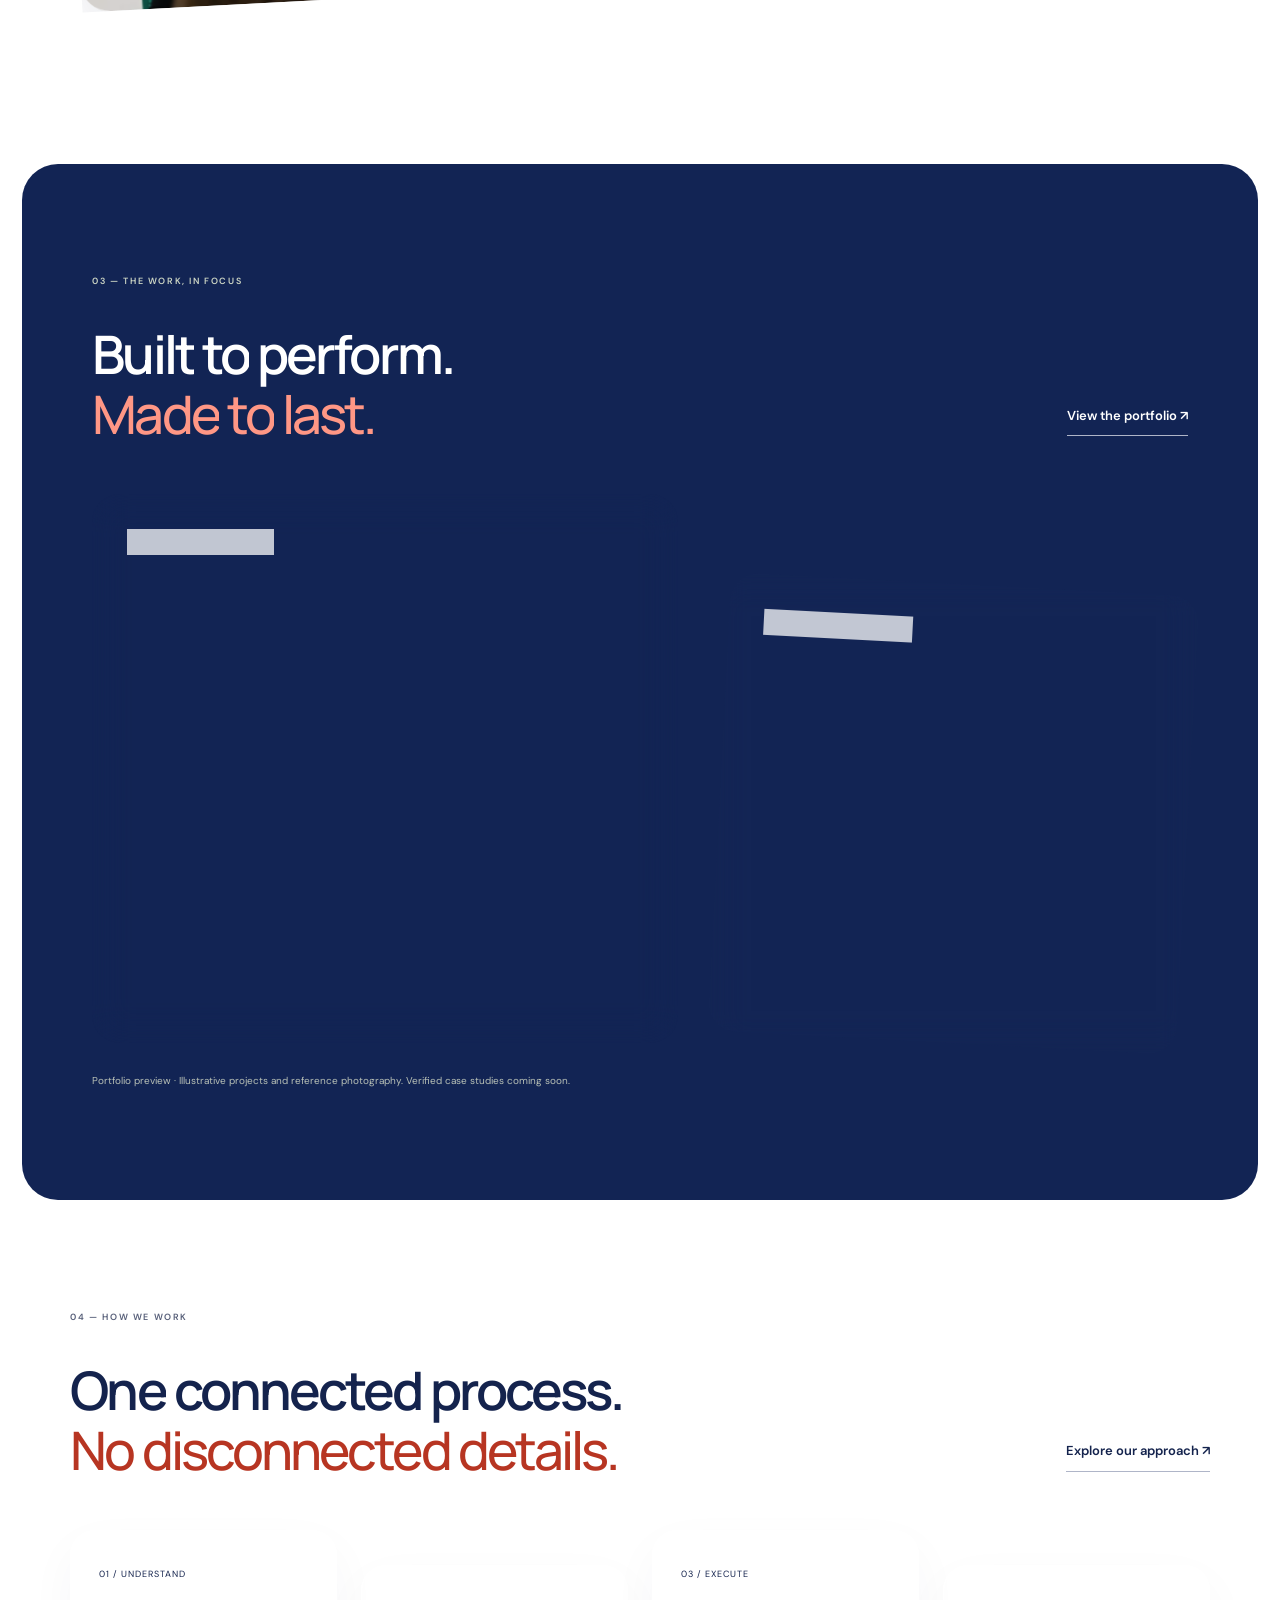
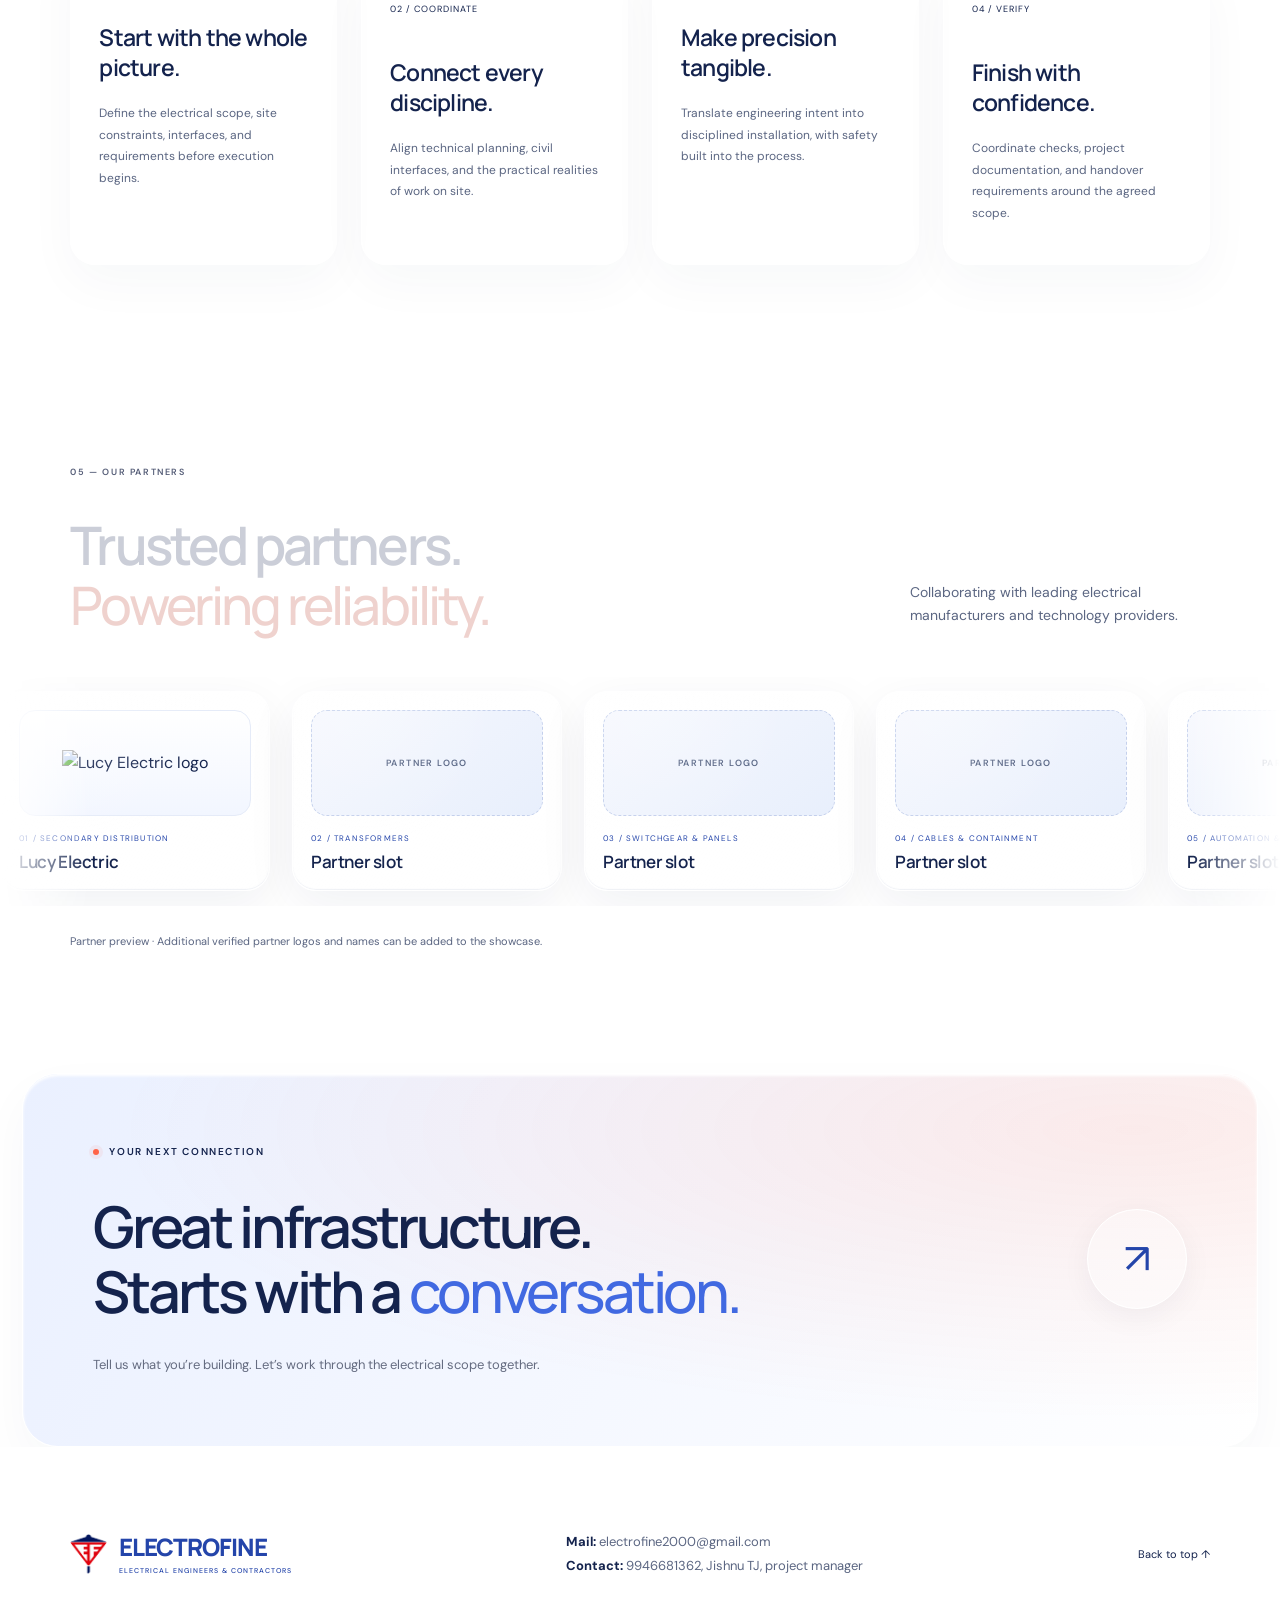
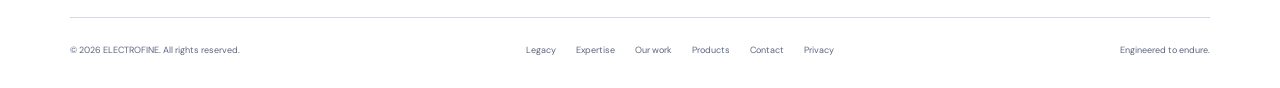
==== commit 5b8b0fe9: "changes" ====
--- a/index.html
+++ b/index.html
@@ -1,5 +1,5 @@
 <!doctype html>
 <html lang="en"><head><meta charset="utf-8"><meta name="viewport" content="width=device-width, initial-scale=1"><meta name="theme-color" content="#4169e1"><title>Power, with purpose | ELECTROFINE</title><meta name="description" content="ELECTROFINE Electrical Engineers and Contractors. Over 25 years of high-voltage, low-voltage, substation and infrastructure execution."><meta property="og:title" content="Power, with purpose | ELECTROFINE"><meta property="og:description" content="ELECTROFINE Electrical Engineers and Contractors. Over 25 years of high-voltage, low-voltage, substation and infrastructure execution."><meta property="og:type" content="website"><meta property="og:image" content="assets/images/power-lines.webp"><link rel="icon" type="image/svg+xml" href="assets/images/favicon.svg"><link rel="stylesheet" href="assets/css/fonts.css"><link rel="stylesheet" href="assets/css/style.css"><link rel="stylesheet" href="assets/css/liquid.css"><link rel="stylesheet" href="assets/css/brand.css"><script src="assets/js/config.js" defer></script><script src="assets/js/projects.js" defer></script><script src="assets/js/main.js" defer></script><script src="assets/js/motion.js" defer></script><script src="assets/js/liquid.js" defer></script><script src="assets/js/orbit.js" defer></script></head><body id="top" class="page-home"><a class="skip-link" href="#main">Skip to content</a><div class="scroll-progress" aria-hidden="true"></div><header class="site-header"><a class="brand" href="index.html" aria-label="ELECTROFINE home"><img class="brand-logo" src="Electrofine_logo.png" alt="ELECTROFINE" width="38" height="42"><span>ELECTROFINE<span class="brand-caption">ELECTRICAL ENGINEERS & CONTRACTORS</span></span></a><nav class="desktop-nav" aria-label="Main navigation"><a href="index.html" aria-current="page">Home</a><a href="about.html" >Legacy</a><a href="services.html" >Expertise</a><a href="portfolio.html" >Our work</a><a href="products.html">Products</a></nav><a class="button button-small header-cta" href="contact.html">Let’s talk <span aria-hidden="true">↗</span></a><button class="menu-toggle" aria-label="Open navigation" aria-expanded="false" aria-controls="mobile-menu"><span></span><span></span></button></header><nav id="mobile-menu" class="mobile-menu" aria-label="Mobile navigation" hidden><a href="index.html">Home</a><a href="about.html">Legacy</a><a href="services.html">Expertise</a><a href="portfolio.html">Our work</a><a href="products.html">Products</a><a href="contact.html">Let’s talk ↗</a></nav><div class="ambient-field" aria-hidden="true"><i></i><i></i><i></i></div><main id="main"><section class="liquid-hero"><div class="hero-halo" aria-hidden="true"></div><div class="liquid-hero-copy"><div class="pill-label"><span></span> 25+ YEARS. ONE CONNECTED VISION.</div><h1>Engineering<br>the <span class="orange-type">extraordinary.</span></h1><p>Powering critical infrastructure.<br>Connecting precision with possibility.</p><div class="hero-actions"><a class="button" href="portfolio.html">Explore our work <span>↗</span></a><a class="round-action" href="services.html"><span>↗</span> Discover our expertise</a></div><div class="hero-small-print"><span class="small-line"></span> HIGH VOLTAGE. HIGHER STANDARDS.</div></div><figure class="infrastructure-hero"><img src="assets/images/power-lines.webp" alt="High-voltage transmission towers and power lines at sunset" width="1600" height="1100" fetchpriority="high"><div class="hero-photo-shade"></div><figcaption><span>ENGINEERING AT INFRASTRUCTURE SCALE</span><strong>Powering what comes next.</strong><small>Reference infrastructure photography</small></figcaption><span class="photo-index" aria-hidden="true">HV / LV — 01</span></figure><a class="floating-glass capability-chip chip-one" href="services.html#transmission"><span class="chip-icon">ϟ</span><div><strong>High-voltage engineering</strong><small>Precision at infrastructure scale.</small></div><span>↗</span></a><a class="floating-glass capability-chip chip-two" href="services.html#distribution"><span class="chip-icon">⌘</span><div><strong>Connected systems</strong><small>From the grid to everyday life.</small></div><span>↗</span></a><div class="hero-bottom"><div class="glass-metrics glass-panel"><div><strong>25<span>+</span></strong><small>Years of experience</small></div><div><strong>HV / LV</strong><small>Integrated expertise</small></div><div><strong>End-to-end</strong><small>Engineering & execution</small></div></div><a class="mini-project glass-panel" href="portfolio.html"><img src="assets/images/power-lines.webp" alt="Electrical transmission infrastructure"><div><small>EXPLORE THE PORTFOLIO</small><strong>Power, made possible.</strong></div><span>↗</span></a><a class="hero-scroll" href="#intro">SCROLL TO EXPLORE <span>↓</span></a></div></section><div class="ticker" aria-hidden="true"><div class="ticker-track"><span>EHT SUBSTATIONS</span>✳<span>HV & LV SYSTEMS</span>✳<span>RMU INSTALLATIONS</span>✳<span>COMMERCIAL ELECTRIFICATION</span>✳<span>EHT SUBSTATIONS</span>✳<span>HV & LV SYSTEMS</span>✳<span>RMU INSTALLATIONS</span>✳<span>COMMERCIAL ELECTRIFICATION</span>✳</div></div>
 <section class="section intro-section" id="intro"><div class="section-label">01 — WHO WE ARE</div><div class="intro-main"><h2 class="reveal">Behind every reliable network,<br>there’s <em>precise thinking.</em></h2><div class="intro-copy"><p>For nearly three decades, ELECTROFINE has connected technical ambition with on-ground execution. We engineer and deliver the electrical systems that keep critical infrastructure moving.</p><div><p>From commercial spaces to utility-scale substations, our work brings electrical precision, civil coordination, and statutory safety into one connected approach.</p><a class="text-link" href="about.html">The ELECTROFINE story ↗</a></div></div><div class="stats"><div><strong>25<span>+</span></strong><p>Years of engineering experience</p></div><div><strong>HV<span> / </span>LV</strong><p>Integrated electrical capabilities</p></div><div><strong>End-to-end</strong><p>From technical scope to execution</p></div></div></div></section>
-<section class="power-story" aria-label="The thinking behind reliable power"><div class="power-story-pin"><img class="story-image" src="assets/images/power-lines.webp" alt="Transmission lines stretching toward the horizon" loading="lazy"><div class="story-shade"></div><div class="story-top"><span>THE INVISIBLE. MADE ESSENTIAL.</span><span>ELECTROFINE / ENGINEERING PERSPECTIVE</span></div><div class="story-slides"><article class="story-slide"><span class="story-index">01 / THE RESPONSIBILITY</span><h2>Power is invisible.<br><em>Its impact isn’t.</em></h2><p>Behind a building that works, a network that connects, and infrastructure that moves forward, there is electrical engineering.</p></article><article class="story-slide"><span class="story-index">02 / THE DISCIPLINE</span><h2>Every interface.<br><em>Every detail.</em></h2><p>From civil coordination to electrical execution, reliability begins where the details come together.</p></article><article class="story-slide"><span class="story-index">03 / THE COMMITMENT</span><h2>Built with precision.<br><em>Built to endure.</em></h2><p>Nearly three decades of experience, brought to the systems that everyday progress depends on.</p></article></div><div class="story-bottom"><span>SCROLL THROUGH THE STORY ↓</span><div class="story-steps" aria-hidden="true"><span><i></i></span><span><i></i></span><span><i></i></span></div><span class="story-counter" aria-hidden="true">01 / 03</span></div></div></section><section class="section expertise-section"><div class="section-top"><div><div class="section-label">02 — OUR EXPERTISE</div><h2 class="reveal">Complex systems.<br><em>Clear expertise.</em></h2></div><p class="section-intro">The right capability at every scale.<br>Explore our core engineering disciplines.</p></div><div class="expertise-layout"><figure class="expertise-photo"><img src="assets/images/industry.webp" alt="Technical drawings and tools on an engineering workbench" loading="lazy"><figcaption>TECHNICAL PRECISION. PRACTICAL EXECUTION.</figcaption></figure><div class="service-list"><a class="service-row" href="services.html#transmission"><span class="service-num">01</span><div><h3>Transmission</h3><p>EHT substations, HV transmission systems, and the infrastructure connecting generation to demand.</p></div><span class="service-arrow">↗</span></a><a class="service-row" href="services.html#distribution"><span class="service-num">02</span><div><h3>Distribution</h3><p>Ring Main Unit (RMU) installations, HT/LT distribution networks, and coordinated electrical infrastructure.</p></div><span class="service-arrow">↗</span></a><a class="service-row" href="services.html#consumers"><span class="service-num">03</span><div><h3>Commercial, industrial, Public sector consumers</h3><p>Internal electrification, power panels, and electrical infrastructure designed for high-demand consumers.</p></div><span class="service-arrow">↗</span></a><a class="service-row" href="services.html#public-sector"><span class="service-num">04</span><div><h3>Public sector</h3><p>Electrical execution for demanding public works, railway electrification, and utility projects.</p></div><span class="service-arrow">↗</span></a></div></div></section><section class="section selected-work dark-section"><div class="section-top"><div><div class="section-label">03 — THE WORK, IN FOCUS</div><h2 class="reveal">Built to perform.<br><em>Made to last.</em></h2></div><a class="text-link" href="portfolio.html">View the portfolio ↗</a></div><div class="home-projects" data-home-projects></div><p class="image-note">Portfolio preview · Illustrative projects and reference photography. Verified case studies coming soon.</p></section>
-<section class="section approach-section"><div class="section-top"><div><div class="section-label">04 — HOW WE WORK</div><h2 class="reveal">One connected process.<br><em>No disconnected details.</em></h2></div><a class="text-link" href="services.html#process">Explore our approach ↗</a></div><div class="process-grid"><article><span>01 / UNDERSTAND</span><h3>Start with the whole picture.</h3><p>Define the electrical scope, site constraints, interfaces, and requirements before execution begins.</p></article><article><span>02 / COORDINATE</span><h3>Connect every discipline.</h3><p>Align technical planning, civil interfaces, and the practical realities of work on site.</p></article><article><span>03 / EXECUTE</span><h3>Make precision tangible.</h3><p>Translate engineering intent into disciplined installation, with safety built into the process.</p></article><article><span>04 / VERIFY</span><h3>Finish with confidence.</h3><p>Coordinate checks, project documentation, and handover requirements around the agreed scope.</p></article></div></section><section class="cta-section"><div class="eyebrow"><span class="status-dot"></span> YOUR NEXT CONNECTION</div><div class="cta-row"><h2>Great infrastructure.<br>Starts with a <em>conversation.</em></h2><a class="circle-link" href="contact.html" aria-label="Discuss your project">↗</a></div><p>Tell us what you’re building. Let’s work through the electrical scope together.</p></section></main><footer class="site-footer"><div class="footer-top"><a class="brand" href="index.html" aria-label="ELECTROFINE home"><img class="brand-logo" src="Electrofine_logo.png" alt="ELECTROFINE" width="38" height="42"><span>ELECTROFINE<span class="brand-caption">ELECTRICAL ENGINEERS & CONTRACTORS</span></span></a><div class="footer-contact"><p><strong>Mail:</strong> <a href="mailto:electrofine2000@gmail.com">electrofine2000@gmail.com</a></p><p><strong>Contact:</strong> <a href="tel:9946681362">9946681362</a>, Jishnu TJ, project manager</p></div><a class="back-top" href="#top">Back to top ↑</a></div><div class="footer-bottom"><span>© <span data-year>2026</span> ELECTROFINE. All rights reserved.</span><div><a href="about.html">Legacy</a><a href="services.html">Expertise</a><a href="portfolio.html">Our work</a><a href="products.html">Products</a><a href="contact.html">Contact</a><a href="privacy.html">Privacy</a></div><span>Engineered to endure.</span></div></footer><div class="cursor-label" aria-hidden="true">EXPLORE ↗</div></body></html>+<section class="power-story" aria-label="The thinking behind reliable power" aria-roledescription="carousel"><div class="power-story-pin"><img class="story-image" src="assets/images/power-lines.webp" alt="Transmission lines stretching toward the horizon" loading="lazy"><div class="story-shade"></div><div class="story-top"><span>THE INVISIBLE. MADE ESSENTIAL.</span><span>ELECTROFINE / ENGINEERING PERSPECTIVE</span></div><div class="story-viewport"><div class="story-slides"><article class="story-slide"><span class="story-index">01 / THE RESPONSIBILITY</span><h2>Power is invisible.<br><em>Its impact isn’t.</em></h2><p>Behind a building that works, a network that connects, and infrastructure that moves forward, there is electrical engineering.</p></article><article class="story-slide"><span class="story-index">02 / THE DISCIPLINE</span><h2>Every interface.<br><em>Every detail.</em></h2><p>From civil coordination to electrical execution, reliability begins where the details come together.</p></article><article class="story-slide"><span class="story-index">03 / THE COMMITMENT</span><h2>Built with precision.<br><em>Built to endure.</em></h2><p>Nearly three decades of experience, brought to the systems that everyday progress depends on.</p></article></div></div><div class="story-bottom"><div class="story-controls"><button type="button" class="story-nav-btn" data-story-prev aria-label="Previous slide">←</button><button type="button" class="story-nav-btn" data-story-next aria-label="Next slide">→</button></div><div class="story-steps" role="group" aria-label="Choose engineering perspective slide"><button type="button" data-story-dot="0" aria-label="Slide 1: The Responsibility" aria-pressed="true"><i></i></button><button type="button" data-story-dot="1" aria-label="Slide 2: The Discipline" aria-pressed="false"><i></i></button><button type="button" data-story-dot="2" aria-label="Slide 3: The Commitment" aria-pressed="false"><i></i></button></div><span class="story-counter" aria-live="polite">01 / 03</span></div></div></section><section class="section expertise-section"><div class="section-top"><div><div class="section-label">02 — OUR EXPERTISE</div><h2 class="reveal">Complex systems.<br><em>Clear expertise.</em></h2></div><p class="section-intro">The right capability at every scale.<br>Explore our core engineering disciplines.</p></div><div class="expertise-layout"><figure class="expertise-photo"><img src="assets/images/industry.webp" alt="Technical drawings and tools on an engineering workbench" loading="lazy"><figcaption>TECHNICAL PRECISION. PRACTICAL EXECUTION.</figcaption></figure><div class="service-list"><a class="service-row" href="services.html#transmission"><span class="service-num">01</span><div><h3>Transmission</h3><p>EHT substations, HV transmission systems, and the infrastructure connecting generation to demand.</p></div><span class="service-arrow">↗</span></a><a class="service-row" href="services.html#distribution"><span class="service-num">02</span><div><h3>Distribution</h3><p>Ring Main Unit (RMU) installations, HT/LT distribution networks, and coordinated electrical infrastructure.</p></div><span class="service-arrow">↗</span></a><a class="service-row" href="services.html#consumers"><span class="service-num">03</span><div><h3>Commercial, industrial, Public sector consumers</h3><p>Internal electrification, power panels, and electrical infrastructure designed for high-demand consumers.</p></div><span class="service-arrow">↗</span></a><a class="service-row" href="services.html#public-sector"><span class="service-num">04</span><div><h3>Public sector</h3><p>Electrical execution for demanding public works, railway electrification, and utility projects.</p></div><span class="service-arrow">↗</span></a></div></div></section><section class="section selected-work dark-section"><div class="section-top"><div><div class="section-label">03 — THE WORK, IN FOCUS</div><h2 class="reveal">Built to perform.<br><em>Made to last.</em></h2></div><a class="text-link" href="portfolio.html">View the portfolio ↗</a></div><div class="home-projects" data-home-projects></div><p class="image-note">Portfolio preview · Illustrative projects and reference photography. Verified case studies coming soon.</p></section>
+<section class="section approach-section"><div class="section-top"><div><div class="section-label">04 — HOW WE WORK</div><h2 class="reveal">One connected process.<br><em>No disconnected details.</em></h2></div><a class="text-link" href="services.html#process">Explore our approach ↗</a></div><div class="process-grid"><article><span>01 / UNDERSTAND</span><h3>Start with the whole picture.</h3><p>Define the electrical scope, site constraints, interfaces, and requirements before execution begins.</p></article><article><span>02 / COORDINATE</span><h3>Connect every discipline.</h3><p>Align technical planning, civil interfaces, and the practical realities of work on site.</p></article><article><span>03 / EXECUTE</span><h3>Make precision tangible.</h3><p>Translate engineering intent into disciplined installation, with safety built into the process.</p></article><article><span>04 / VERIFY</span><h3>Finish with confidence.</h3><p>Coordinate checks, project documentation, and handover requirements around the agreed scope.</p></article></div></section><section class="section partners-section" id="partners" aria-label="Our partners"><div class="section-top"><div><div class="section-label">05 — OUR PARTNERS</div><h2 class="reveal">Trusted partners.<br><em>Powering reliability.</em></h2></div><p class="section-intro">Collaborating with leading electrical manufacturers and technology providers.</p></div><div class="partners-marquee"><div class="partners-track"><div class="partners-group"><article class="partner-card glass-panel"><div class="partner-logo-box"><img src="assets/images/partner-lucy-electric.png" alt="Lucy Electric logo" loading="lazy"></div><div class="partner-meta"><small>01 / SECONDARY DISTRIBUTION</small><strong>Lucy Electric</strong></div></article><article class="partner-card glass-panel"><div class="partner-logo-box partner-logo-placeholder" aria-hidden="true"><span>PARTNER LOGO</span></div><div class="partner-meta"><small>02 / TRANSFORMERS</small><strong>Partner slot</strong></div></article><article class="partner-card glass-panel"><div class="partner-logo-box partner-logo-placeholder" aria-hidden="true"><span>PARTNER LOGO</span></div><div class="partner-meta"><small>03 / SWITCHGEAR &amp; PANELS</small><strong>Partner slot</strong></div></article><article class="partner-card glass-panel"><div class="partner-logo-box partner-logo-placeholder" aria-hidden="true"><span>PARTNER LOGO</span></div><div class="partner-meta"><small>04 / CABLES &amp; CONTAINMENT</small><strong>Partner slot</strong></div></article><article class="partner-card glass-panel"><div class="partner-logo-box partner-logo-placeholder" aria-hidden="true"><span>PARTNER LOGO</span></div><div class="partner-meta"><small>05 / AUTOMATION &amp; SCADA</small><strong>Partner slot</strong></div></article><article class="partner-card glass-panel"><div class="partner-logo-box partner-logo-placeholder" aria-hidden="true"><span>PARTNER LOGO</span></div><div class="partner-meta"><small>06 / PROTECTION &amp; METERING</small><strong>Partner slot</strong></div></article></div><div class="partners-group partner-clone" aria-hidden="true"><article class="partner-card glass-panel"><div class="partner-logo-box"><img src="assets/images/partner-lucy-electric.png" alt="" loading="lazy"></div><div class="partner-meta"><small>01 / SECONDARY DISTRIBUTION</small><strong>Lucy Electric</strong></div></article><article class="partner-card glass-panel"><div class="partner-logo-box partner-logo-placeholder"><span>PARTNER LOGO</span></div><div class="partner-meta"><small>02 / TRANSFORMERS</small><strong>Partner slot</strong></div></article><article class="partner-card glass-panel"><div class="partner-logo-box partner-logo-placeholder"><span>PARTNER LOGO</span></div><div class="partner-meta"><small>03 / SWITCHGEAR &amp; PANELS</small><strong>Partner slot</strong></div></article><article class="partner-card glass-panel"><div class="partner-logo-box partner-logo-placeholder"><span>PARTNER LOGO</span></div><div class="partner-meta"><small>04 / CABLES &amp; CONTAINMENT</small><strong>Partner slot</strong></div></article><article class="partner-card glass-panel"><div class="partner-logo-box partner-logo-placeholder"><span>PARTNER LOGO</span></div><div class="partner-meta"><small>05 / AUTOMATION &amp; SCADA</small><strong>Partner slot</strong></div></article><article class="partner-card glass-panel"><div class="partner-logo-box partner-logo-placeholder"><span>PARTNER LOGO</span></div><div class="partner-meta"><small>06 / PROTECTION &amp; METERING</small><strong>Partner slot</strong></div></article></div></div></div><p class="content-note">Partner preview · Additional verified partner logos and names can be added to the showcase.</p></section><section class="cta-section"><div class="eyebrow"><span class="status-dot"></span> YOUR NEXT CONNECTION</div><div class="cta-row"><h2>Great infrastructure.<br>Starts with a <em>conversation.</em></h2><a class="circle-link" href="contact.html" aria-label="Discuss your project">↗</a></div><p>Tell us what you’re building. Let’s work through the electrical scope together.</p></section></main><footer class="site-footer"><div class="footer-top"><a class="brand" href="index.html" aria-label="ELECTROFINE home"><img class="brand-logo" src="Electrofine_logo.png" alt="ELECTROFINE" width="38" height="42"><span>ELECTROFINE<span class="brand-caption">ELECTRICAL ENGINEERS & CONTRACTORS</span></span></a><div class="footer-contact"><p><strong>Mail:</strong> <a href="mailto:electrofine2000@gmail.com">electrofine2000@gmail.com</a></p><p><strong>Contact:</strong> <a href="tel:9946681362">9946681362</a>, Jishnu TJ, project manager</p></div><a class="back-top" href="#top">Back to top ↑</a></div><div class="footer-bottom"><span>© <span data-year>2026</span> ELECTROFINE. All rights reserved.</span><div><a href="about.html">Legacy</a><a href="services.html">Expertise</a><a href="portfolio.html">Our work</a><a href="products.html">Products</a><a href="contact.html">Contact</a><a href="privacy.html">Privacy</a></div><span>Engineered to endure.</span></div></footer><div class="cursor-label" aria-hidden="true">EXPLORE ↗</div></body></html>
--- a/assets/css/brand.css
+++ b/assets/css/brand.css
@@ -12,14 +12,16 @@
 .chip-one{right:1%;top:20%}.chip-two{right:1%;top:45%}.capability-chip{background:linear-gradient(120deg,#ffffffde,#ffffffb5)}.chip-icon{color:#2445aa;background:#4169e114}.hero-bottom{z-index:5}.glass-metrics strong span{color:var(--tomato)}
 @keyframes hero-drift{to{transform:scale(1.15) translate3d(-1%,1%,0)}}
 .selected-work,.dark-section,.power-story{background:#122454}.dark-section em,.story-slide em{color:#ff9785}.dark-section .text-link{color:#fff}.service-num{background:#4169e112;color:#2445aa}.service-arrow{color:var(--royal)}.cta-section{background:radial-gradient(ellipse at 90% 15%,#ff63471c,transparent 65%),linear-gradient(120deg,#eaf0ff,#fff);border-color:#fff}.cta-row em{color:#4169e1}.circle-link{color:#2445aa}.circle-link:hover{background:var(--royal)}.filters button.active{background:var(--royal)}.text-link:hover{color:#2445aa}.orbit-detail .detail-eyebrow,.orbit-detail .text-link{color:#2445aa}.orbit-dots button[aria-pressed=true]{background:var(--tomato)}.footer-contact{display:flex;flex-direction:column;gap:4px;font-size:13px;line-height:1.6}.footer-contact p{margin:0;color:#5b6682;font-size:13px}.footer-contact strong{color:#14234d;font-weight:700}.footer-contact a{color:inherit;text-decoration:none}.footer-contact a:hover{color:#4169e1;text-decoration:underline}
+.power-story{height:auto;margin:0 22px;border-radius:40px}.power-story-pin{position:relative;top:auto;height:auto;min-height:clamp(500px,64vh,620px);padding:52px var(--gutter) 40px;border-radius:40px;display:flex;flex-direction:column;justify-content:space-between;gap:24px;overflow:hidden}.story-image{transform:scale(1.08);transition:transform .95s var(--ease)}.story-top{margin-bottom:0}.story-viewport{position:relative;z-index:2;overflow:hidden;width:100%;margin:auto 0}.story-slides{display:flex;width:100%;transition:transform .85s var(--ease);will-change:transform}.story-slide{flex:0 0 100%;width:100%;max-width:none;padding:24px 0;opacity:1;transform:none}.story-slide h2{max-width:920px;margin:20px 0 24px}.story-bottom{position:relative;z-index:2;display:flex;justify-content:space-between;align-items:center;gap:20px;margin-top:0}.story-controls{display:flex;align-items:center;gap:10px}.story-nav-btn{width:36px;height:36px;border-radius:50%;border:1px solid #ffffff38;background:#ffffff14;color:#fff;font-size:15px;display:grid;place-items:center;transition:background .25s,border-color .25s}.story-nav-btn:hover{background:#ffffff29;border-color:#ffffff70}.story-steps{display:flex;gap:10px;width:240px;align-items:center}.story-steps button{position:relative;flex:1;height:24px;padding:11px 0;background:transparent;border:0;display:block}.story-steps button::before{content:'';position:absolute;left:0;right:0;top:11px;height:2px;background:#ffffff35;border-radius:2px}.story-steps i{position:relative;display:block;height:2px;width:100%;background:#ff6a50;border-radius:2px;transform:scaleX(0);transform-origin:left}.story-steps button.is-done i{transform:scaleX(1)}.story-steps button.is-active i{animation:story-progress 4.5s linear forwards}.power-story.is-paused .story-steps button.is-active i{animation-play-state:paused}@keyframes story-progress{from{transform:scaleX(0)}to{transform:scaleX(1)}}.story-counter{font-size:10px;letter-spacing:1.4px;color:#ffffffcc;white-space:nowrap}
+.partners-section{padding-block:90px;overflow:hidden}.partners-section .section-top{margin-bottom:42px}.partners-marquee{position:relative;overflow:hidden;margin-inline:calc(var(--gutter)*-1);padding:14px 0;-webkit-mask-image:linear-gradient(90deg,transparent,#000 7%,#000 93%,transparent);mask-image:linear-gradient(90deg,transparent,#000 7%,#000 93%,transparent)}.partners-track{display:flex;width:max-content;animation:partners-scroll 34s linear infinite;will-change:transform}.partners-marquee:hover .partners-track,.partners-marquee:focus-within .partners-track{animation-play-state:paused}.partners-group{display:flex;gap:22px;padding-right:22px;flex-shrink:0}.partner-card{width:270px;flex-shrink:0;padding:18px;border-radius:24px;display:flex;flex-direction:column;gap:16px;transition:transform .3s var(--ease),box-shadow .3s}.partner-card:hover{transform:translateY(-4px);box-shadow:0 20px 50px #1734701a}.partner-logo-box{height:106px;border-radius:16px;background:linear-gradient(180deg,#fff,#f2f6ff);border:1px solid #e5ebf8;display:flex;align-items:center;justify-content:center;padding:16px 22px;overflow:hidden}.partner-logo-box img{width:auto;height:auto;max-width:100%;max-height:58px;object-fit:contain}.partner-logo-placeholder{background:linear-gradient(145deg,#f6f8fe,#e8effc);border:1px dashed #c4d0ec}.partner-logo-placeholder span{font-size:9px;letter-spacing:1.4px;color:#526080;font-weight:600}.partner-meta small{display:block;font-size:8px;letter-spacing:1.2px;color:#2445aa;margin-bottom:6px}.partner-meta strong{display:block;font:600 17px/1.25 var(--heading);letter-spacing:-.4px;color:var(--ink)}@keyframes partners-scroll{from{transform:translate3d(0,0,0)}to{transform:translate3d(-50%,0,0)}}
 /* Moving surfaces use a baked glass gradient. Blur stays on the fixed controls.
    Avoid filtering/repainting the whole scene behind every card on every frame. */
 .is-orbit .orbit-card{backdrop-filter:none;-webkit-backdrop-filter:none;background:linear-gradient(145deg,#fffffff5,#eaf0ffed);box-shadow:0 14px 35px #1734701a,inset 0 1px 2px #fff;transition:none;contain:layout style}
 .is-orbit .orbit-card:hover,.is-orbit .orbit-card[aria-current=true]{box-shadow:0 18px 42px #17347024}.orbit-detail{background:linear-gradient(135deg,#fffffff8,#edf2fff5);backdrop-filter:none;-webkit-backdrop-filter:none;overflow:auto}.is-orbit .orbit-card.is-open{z-index:30!important}.is-orbit .orbit-pin{height:calc(100svh - 115px);min-height:520px}.is-orbit .orbit-card{backface-visibility:hidden}.is-orbit .orbit-card:hover{z-index:25!important}.orbit-summary small{color:#526080}.orbit-expand{color:#2445aa}.orbit-image{background:#edf2ff}
-.page-products .orbit-image img{filter:none;object-fit:contain}.page-products .orbit-image{background:#eaf0ff}.product-detail-heading h1{max-width:1000px}.product-visual{max-width:900px;margin-inline:auto;background:#edf2ff}.product-visual img{object-fit:contain;max-height:550px;width:100%}.specification-list{display:grid;grid-template-columns:1fr 1fr;gap:15px}.specification-list div{padding:22px;border:1px solid #dce3f7;border-radius:18px}.specification-list dt{font-size:11px;color:#5b6682;margin-bottom:10px}.specification-list dd{margin:0;font-size:15px}.content-note{font-size:11px;line-height:1.8;color:#5b6682;margin-top:26px}
+.page-products .orbit-image img{filter:none;object-fit:contain;padding:8px}.page-products .orbit-image{background:linear-gradient(180deg,#fcfdff,#eaf0ff)}.product-detail-heading h1{max-width:1000px}.product-visual{max-width:900px;margin-inline:auto;background:linear-gradient(180deg,#fcfdff,#eaf0ff);height:auto;min-height:440px;display:flex;align-items:center;justify-content:center;padding:35px 25px}.product-visual img{object-fit:contain;max-height:480px;width:auto;max-width:100%;transform:none!important}.specification-list{display:grid;grid-template-columns:1fr 1fr;gap:15px}.specification-list div{padding:22px;border:1px solid #dce3f7;border-radius:18px}.specification-list dt{font-size:11px;color:#5b6682;margin-bottom:10px}.specification-list dd{margin:0;font-size:15px}.content-note{font-size:11px;line-height:1.8;color:#5b6682;margin-top:26px}
 .team-grid{display:grid;grid-template-columns:repeat(4,minmax(0,1fr));gap:22px}.team-card{padding:10px;overflow:hidden}.team-card:nth-child(even){transform:translateY(30px)}.team-portrait{height:270px;background:linear-gradient(145deg,#edf2ff,#cfdbff);border-radius:17px;position:relative;display:flex;align-items:center;justify-content:center}.team-portrait svg{height:78%;width:80%;fill:#4169e12a;stroke:#4169e140;stroke-width:1}.team-number{position:absolute;top:17px;left:18px;color:#4169e1;font:500 25px var(--heading)}.team-portrait>span:last-child{position:absolute;bottom:14px;font-size:7px;letter-spacing:1.2px;color:#526080}.team-info{padding:24px 12px 18px}.team-info small{font-size:8px;letter-spacing:1px;color:#2445aa}.team-info h3{font-size:21px;margin:12px 0}.team-info p{font-size:12px;color:#5b6682;line-height:1.7}.core-team .content-note{margin-top:60px}
 @media(max-width:1100px){.brand{font-size:21px}.brand-logo{height:36px}.desktop-nav a{font-size:11px;padding:10px}.header-cta{font-size:10px}.liquid-hero{min-height:780px}.infrastructure-hero{width:43%;height:540px;top:30px}.liquid-hero h1{font-size:6vw}.team-grid{grid-template-columns:1fr 1fr}.team-card:nth-child(even){transform:translateY(20px)}}
 @media(max-width:900px){.site-header .desktop-nav,.site-header .header-cta{display:none}.site-header .menu-toggle{display:block}.infrastructure-hero{width:42%}.orbit-card{backdrop-filter:none}.orbit-detail{max-height:calc(100% - 24px)}}
-@media(max-width:760px){.brand{font-size:22px}.brand-logo{height:32px}.liquid-hero{min-height:1140px}.liquid-hero-copy{max-width:100%}.liquid-hero h1{font-size:clamp(40px,9.7vw,68px)}.infrastructure-hero{top:360px;left:28px;right:28px;width:auto;height:480px;border-radius:90px 25px 70px 25px;transform:rotate(2deg)}.infrastructure-hero figcaption{bottom:35px;left:26px}.infrastructure-hero figcaption strong{font-size:30px}.chip-one{top:392px;right:12px}.chip-two{top:600px;right:10px}.hero-bottom{bottom:35px}.hero-actions .button{background:#4169e1}.team-grid{gap:15px}.team-portrait{height:200px}.team-info{padding:19px 7px 12px}.team-info h3{font-size:18px}.team-info p{font-size:11px}.team-portrait>span:last-child{font-size:5px}.specification-list{grid-template-columns:1fr}.product-visual{margin-inline:23px}.team-card:nth-child(even){transform:translateY(20px)}}
-@media(max-width:380px){.liquid-hero{min-height:1160px}.infrastructure-hero{top:385px}.chip-one{top:410px}.chip-two{top:630px}.team-grid{grid-template-columns:1fr}.team-card:nth-child(even){transform:none}.team-portrait{height:270px}}
-@media(prefers-reduced-motion:reduce){.infrastructure-hero>img{animation:none;transform:none}.team-card:nth-child(even){transform:none}}
+@media(max-width:760px){.brand{font-size:22px}.brand-logo{height:32px}.liquid-hero{min-height:1140px}.liquid-hero-copy{max-width:100%}.liquid-hero h1{font-size:clamp(40px,9.7vw,68px)}.infrastructure-hero{top:360px;left:28px;right:28px;width:auto;height:480px;border-radius:90px 25px 70px 25px;transform:rotate(2deg)}.infrastructure-hero figcaption{bottom:35px;left:26px}.infrastructure-hero figcaption strong{font-size:30px}.chip-one{top:392px;right:12px}.chip-two{top:600px;right:10px}.hero-bottom{bottom:35px}.hero-actions .button{background:#4169e1}.power-story{margin-inline:12px;border-radius:26px}.power-story-pin{border-radius:26px;padding:32px 23px 26px;min-height:430px;gap:16px}.story-top{margin-bottom:0;font-size:7.5px}.story-slide{padding:16px 0;border-top:0}.story-slide h2{font-size:clamp(31px,8.5vw,42px);margin:14px 0 18px}.story-slide p{padding:15px 17px;font-size:12.5px;line-height:1.65;max-width:none}.story-bottom{display:flex!important;gap:14px}.story-nav-btn{width:32px;height:32px;font-size:14px}.story-steps{width:auto;flex:1;max-width:150px;gap:7px}.partners-section{padding-block:65px}.partners-marquee{-webkit-mask-image:linear-gradient(90deg,transparent,#000 5%,#000 95%,transparent);mask-image:linear-gradient(90deg,transparent,#000 5%,#000 95%,transparent)}.partners-track{animation-duration:26s}.partners-group{gap:14px;padding-right:14px}.partner-card{width:210px;padding:14px;border-radius:20px;gap:12px}.partner-logo-box{height:84px;border-radius:13px;padding:12px 16px}.partner-logo-box img{max-height:46px}.partner-meta strong{font-size:15px}.team-grid{gap:15px}.team-portrait{height:200px}.team-info{padding:19px 7px 12px}.team-info h3{font-size:18px}.team-info p{font-size:11px}.team-portrait>span:last-child{font-size:5px}.specification-list{grid-template-columns:1fr}.product-visual{margin-inline:23px}.team-card:nth-child(even){transform:translateY(20px)}}
+@media(max-width:380px){.liquid-hero{min-height:1160px}.infrastructure-hero{top:385px}.chip-one{top:410px}.chip-two{top:630px}.power-story-pin{min-height:410px;padding:28px 18px 22px}.story-slide h2{font-size:29px}.team-grid{grid-template-columns:1fr}.team-card:nth-child(even){transform:none}.team-portrait{height:270px}}
+@media(prefers-reduced-motion:reduce){.infrastructure-hero>img{animation:none;transform:none}.team-card:nth-child(even){transform:none}.story-slides{transition:none}.story-steps button.is-active i{animation:none;transform:scaleX(1)}.partners-marquee{overflow-x:auto;-webkit-mask-image:none;mask-image:none;margin-inline:0}.partners-track{animation:none;width:auto}.partners-group{flex-wrap:wrap;padding-right:0}.partner-clone{display:none}}
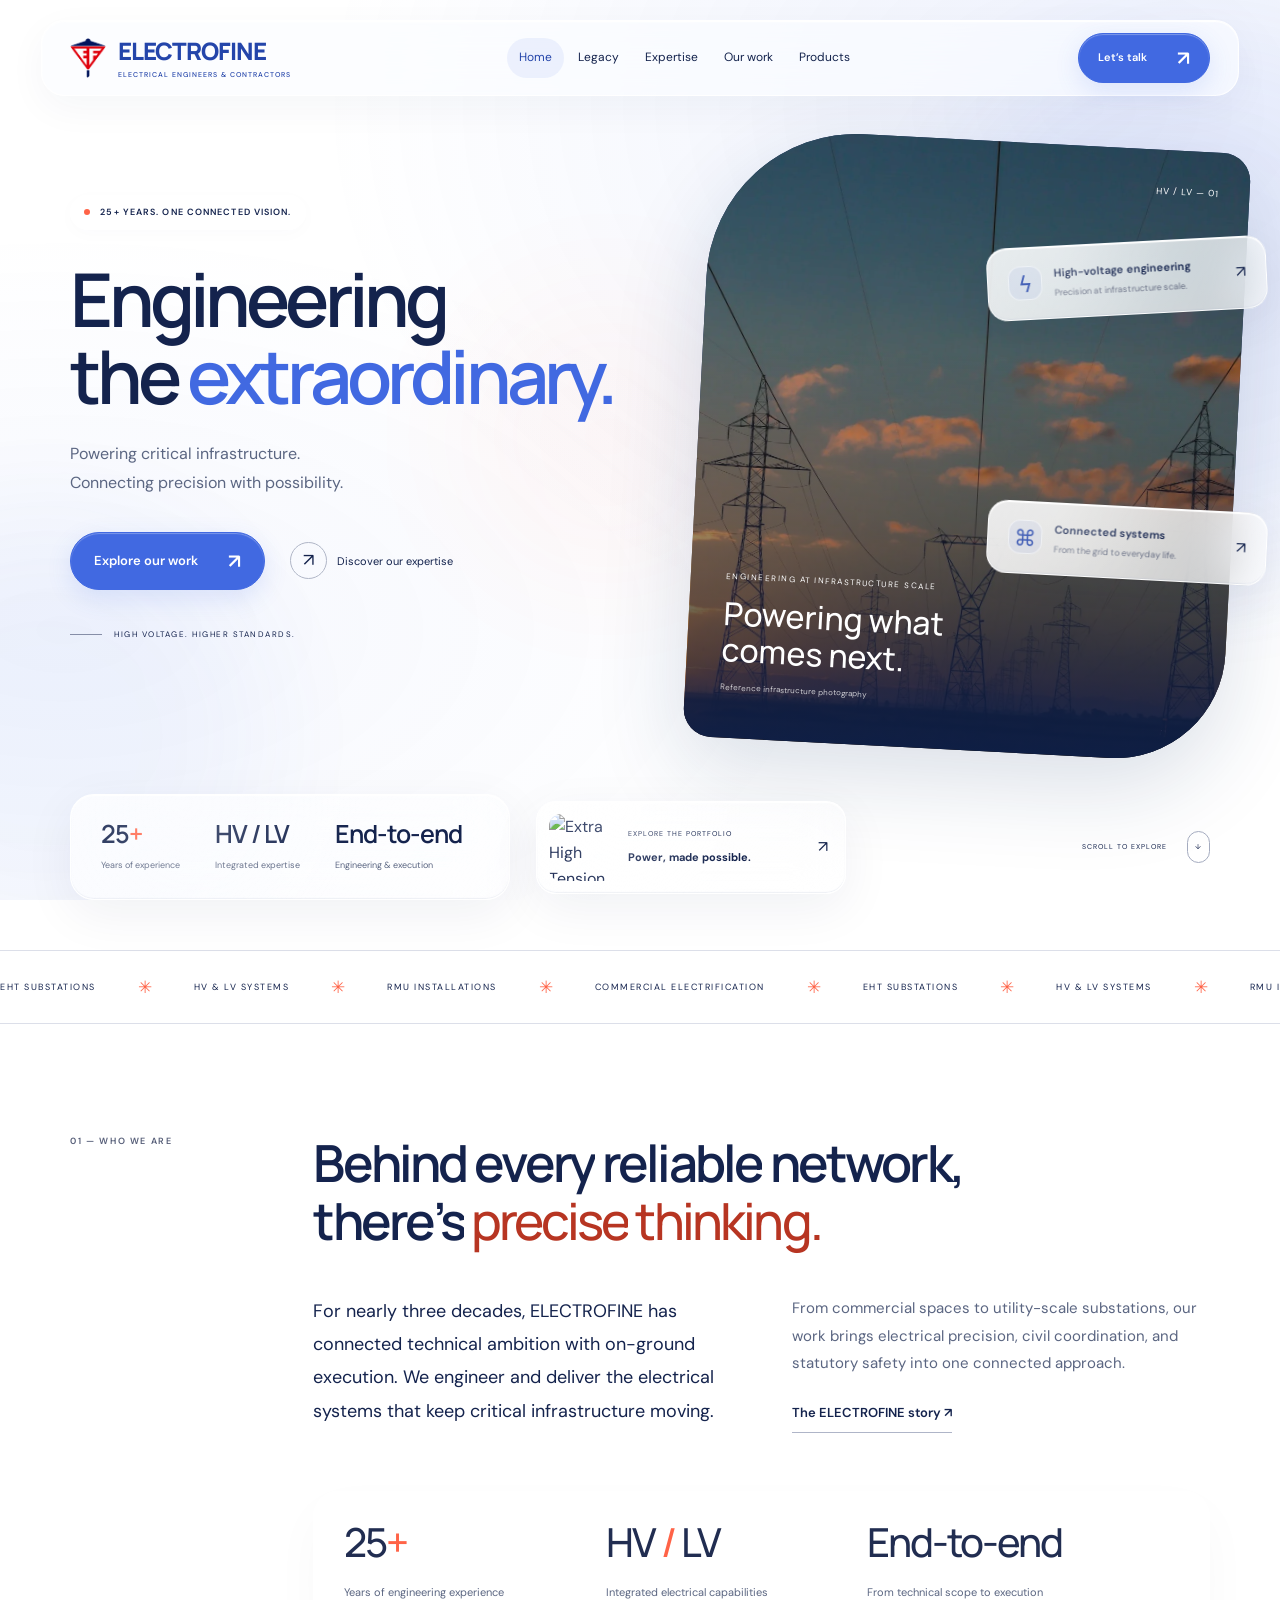
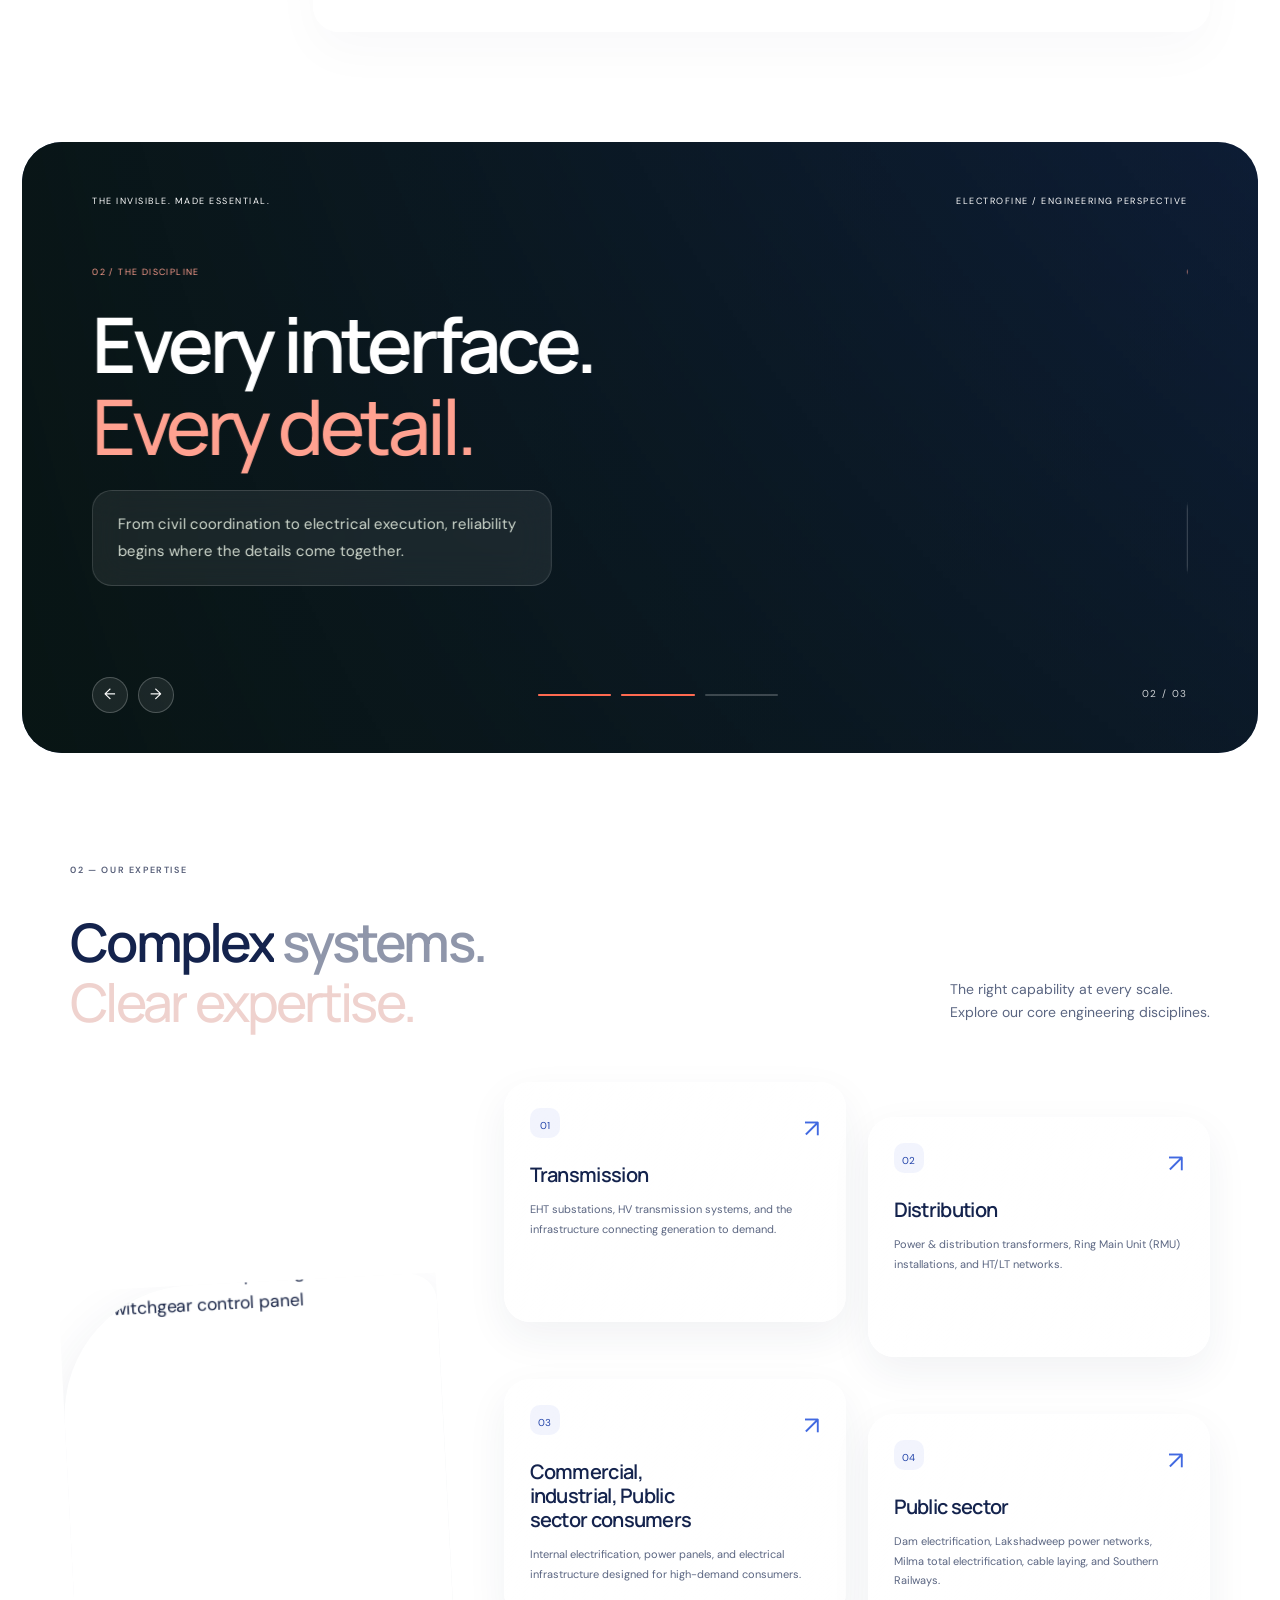
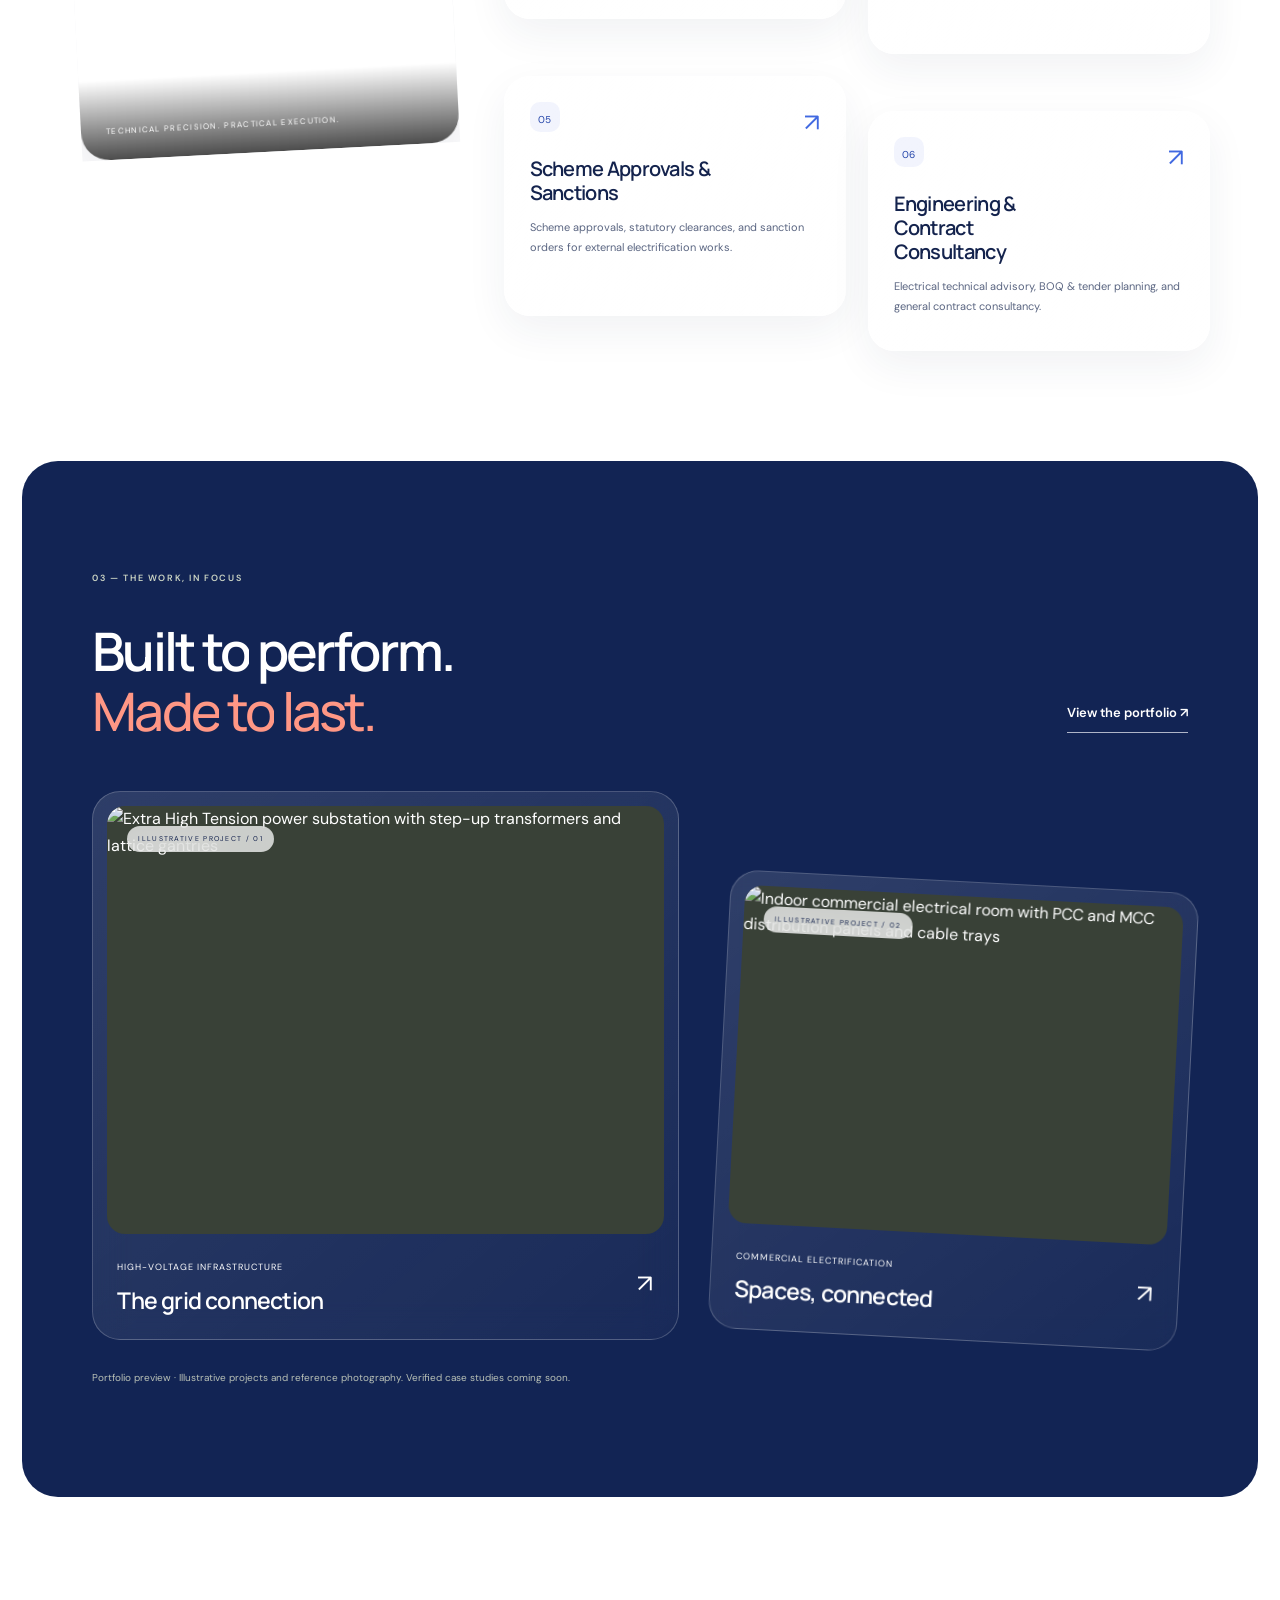
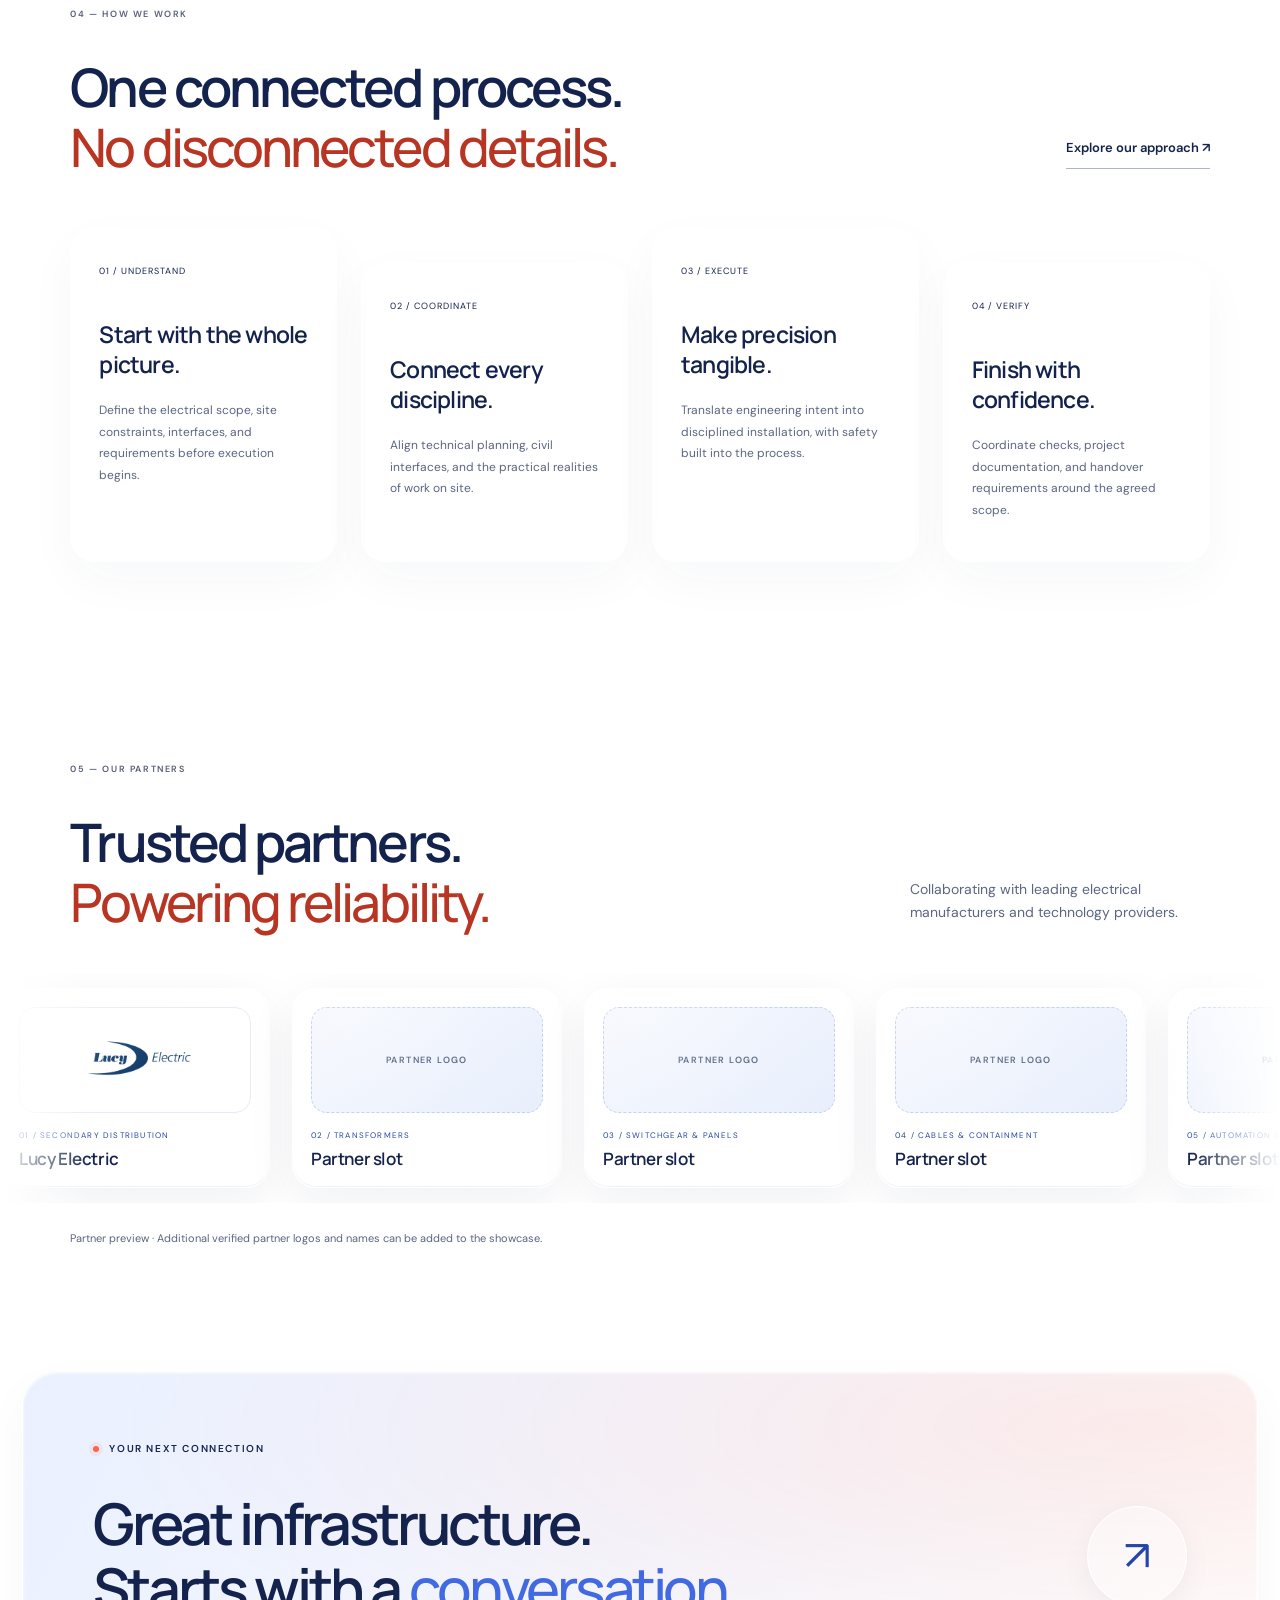
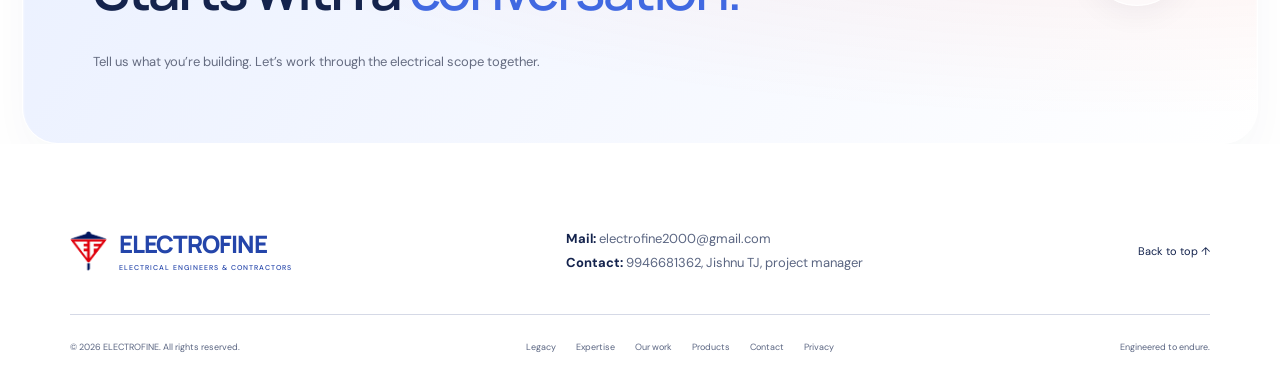
==== commit d79a88cd: "changes" ====
--- a/index.html
+++ b/index.html
@@ -1,5 +1,5 @@
 <!doctype html>
-<html lang="en"><head><meta charset="utf-8"><meta name="viewport" content="width=device-width, initial-scale=1"><meta name="theme-color" content="#4169e1"><title>Power, with purpose | ELECTROFINE</title><meta name="description" content="ELECTROFINE Electrical Engineers and Contractors. Over 25 years of high-voltage, low-voltage, substation and infrastructure execution."><meta property="og:title" content="Power, with purpose | ELECTROFINE"><meta property="og:description" content="ELECTROFINE Electrical Engineers and Contractors. Over 25 years of high-voltage, low-voltage, substation and infrastructure execution."><meta property="og:type" content="website"><meta property="og:image" content="assets/images/power-lines.webp"><link rel="icon" type="image/svg+xml" href="assets/images/favicon.svg"><link rel="stylesheet" href="assets/css/fonts.css"><link rel="stylesheet" href="assets/css/style.css"><link rel="stylesheet" href="assets/css/liquid.css"><link rel="stylesheet" href="assets/css/brand.css"><script src="assets/js/config.js" defer></script><script src="assets/js/projects.js" defer></script><script src="assets/js/main.js" defer></script><script src="assets/js/motion.js" defer></script><script src="assets/js/liquid.js" defer></script><script src="assets/js/orbit.js" defer></script></head><body id="top" class="page-home"><a class="skip-link" href="#main">Skip to content</a><div class="scroll-progress" aria-hidden="true"></div><header class="site-header"><a class="brand" href="index.html" aria-label="ELECTROFINE home"><img class="brand-logo" src="Electrofine_logo.png" alt="ELECTROFINE" width="38" height="42"><span>ELECTROFINE<span class="brand-caption">ELECTRICAL ENGINEERS & CONTRACTORS</span></span></a><nav class="desktop-nav" aria-label="Main navigation"><a href="index.html" aria-current="page">Home</a><a href="about.html" >Legacy</a><a href="services.html" >Expertise</a><a href="portfolio.html" >Our work</a><a href="products.html">Products</a></nav><a class="button button-small header-cta" href="contact.html">Let’s talk <span aria-hidden="true">↗</span></a><button class="menu-toggle" aria-label="Open navigation" aria-expanded="false" aria-controls="mobile-menu"><span></span><span></span></button></header><nav id="mobile-menu" class="mobile-menu" aria-label="Mobile navigation" hidden><a href="index.html">Home</a><a href="about.html">Legacy</a><a href="services.html">Expertise</a><a href="portfolio.html">Our work</a><a href="products.html">Products</a><a href="contact.html">Let’s talk ↗</a></nav><div class="ambient-field" aria-hidden="true"><i></i><i></i><i></i></div><main id="main"><section class="liquid-hero"><div class="hero-halo" aria-hidden="true"></div><div class="liquid-hero-copy"><div class="pill-label"><span></span> 25+ YEARS. ONE CONNECTED VISION.</div><h1>Engineering<br>the <span class="orange-type">extraordinary.</span></h1><p>Powering critical infrastructure.<br>Connecting precision with possibility.</p><div class="hero-actions"><a class="button" href="portfolio.html">Explore our work <span>↗</span></a><a class="round-action" href="services.html"><span>↗</span> Discover our expertise</a></div><div class="hero-small-print"><span class="small-line"></span> HIGH VOLTAGE. HIGHER STANDARDS.</div></div><figure class="infrastructure-hero"><img src="assets/images/power-lines.webp" alt="High-voltage transmission towers and power lines at sunset" width="1600" height="1100" fetchpriority="high"><div class="hero-photo-shade"></div><figcaption><span>ENGINEERING AT INFRASTRUCTURE SCALE</span><strong>Powering what comes next.</strong><small>Reference infrastructure photography</small></figcaption><span class="photo-index" aria-hidden="true">HV / LV — 01</span></figure><a class="floating-glass capability-chip chip-one" href="services.html#transmission"><span class="chip-icon">ϟ</span><div><strong>High-voltage engineering</strong><small>Precision at infrastructure scale.</small></div><span>↗</span></a><a class="floating-glass capability-chip chip-two" href="services.html#distribution"><span class="chip-icon">⌘</span><div><strong>Connected systems</strong><small>From the grid to everyday life.</small></div><span>↗</span></a><div class="hero-bottom"><div class="glass-metrics glass-panel"><div><strong>25<span>+</span></strong><small>Years of experience</small></div><div><strong>HV / LV</strong><small>Integrated expertise</small></div><div><strong>End-to-end</strong><small>Engineering & execution</small></div></div><a class="mini-project glass-panel" href="portfolio.html"><img src="assets/images/power-lines.webp" alt="Electrical transmission infrastructure"><div><small>EXPLORE THE PORTFOLIO</small><strong>Power, made possible.</strong></div><span>↗</span></a><a class="hero-scroll" href="#intro">SCROLL TO EXPLORE <span>↓</span></a></div></section><div class="ticker" aria-hidden="true"><div class="ticker-track"><span>EHT SUBSTATIONS</span>✳<span>HV & LV SYSTEMS</span>✳<span>RMU INSTALLATIONS</span>✳<span>COMMERCIAL ELECTRIFICATION</span>✳<span>EHT SUBSTATIONS</span>✳<span>HV & LV SYSTEMS</span>✳<span>RMU INSTALLATIONS</span>✳<span>COMMERCIAL ELECTRIFICATION</span>✳</div></div>
+<html lang="en"><head><meta charset="utf-8"><meta name="viewport" content="width=device-width, initial-scale=1"><meta name="theme-color" content="#4169e1"><title>Power, with purpose | ELECTROFINE</title><meta name="description" content="ELECTROFINE Electrical Engineers and Contractors. Over 25 years of high-voltage, low-voltage, substation and infrastructure execution."><meta property="og:title" content="Power, with purpose | ELECTROFINE"><meta property="og:description" content="ELECTROFINE Electrical Engineers and Contractors. Over 25 years of high-voltage, low-voltage, substation and infrastructure execution."><meta property="og:type" content="website"><meta property="og:image" content="assets/images/power-lines.webp"><link rel="icon" type="image/svg+xml" href="assets/images/favicon.svg"><link rel="stylesheet" href="assets/css/fonts.css"><link rel="stylesheet" href="assets/css/style.css"><link rel="stylesheet" href="assets/css/liquid.css"><link rel="stylesheet" href="assets/css/brand.css"><script src="assets/js/config.js" defer></script><script src="assets/js/projects.js" defer></script><script src="assets/js/main.js" defer></script><script src="assets/js/motion.js" defer></script><script src="assets/js/liquid.js" defer></script><script src="assets/js/orbit.js" defer></script></head><body id="top" class="page-home"><a class="skip-link" href="#main">Skip to content</a><div class="scroll-progress" aria-hidden="true"></div><header class="site-header"><a class="brand" href="index.html" aria-label="ELECTROFINE home"><img class="brand-logo" src="Electrofine_logo.png" alt="ELECTROFINE" width="38" height="42"><span>ELECTROFINE<span class="brand-caption">ELECTRICAL ENGINEERS & CONTRACTORS</span></span></a><nav class="desktop-nav" aria-label="Main navigation"><a href="index.html" aria-current="page">Home</a><a href="about.html" >Legacy</a><a href="services.html" >Expertise</a><a href="portfolio.html" >Our work</a><a href="products.html">Products</a></nav><a class="button button-small header-cta" href="contact.html">Let’s talk <span aria-hidden="true">↗</span></a><button class="menu-toggle" aria-label="Open navigation" aria-expanded="false" aria-controls="mobile-menu"><span></span><span></span></button></header><nav id="mobile-menu" class="mobile-menu" aria-label="Mobile navigation" hidden><a href="index.html">Home</a><a href="about.html">Legacy</a><a href="services.html">Expertise</a><a href="portfolio.html">Our work</a><a href="products.html">Products</a><a href="contact.html">Let’s talk ↗</a></nav><div class="ambient-field" aria-hidden="true"><i></i><i></i><i></i></div><main id="main"><section class="liquid-hero"><div class="hero-halo" aria-hidden="true"></div><div class="liquid-hero-copy"><div class="pill-label"><span></span> 25+ YEARS. ONE CONNECTED VISION.</div><h1>Engineering<br>the <span class="orange-type">extraordinary.</span></h1><p>Powering critical infrastructure.<br>Connecting precision with possibility.</p><div class="hero-actions"><a class="button" href="portfolio.html">Explore our work <span>↗</span></a><a class="round-action" href="services.html"><span>↗</span> Discover our expertise</a></div><div class="hero-small-print"><span class="small-line"></span> HIGH VOLTAGE. HIGHER STANDARDS.</div></div><figure class="infrastructure-hero"><img src="assets/images/power-lines.webp" alt="High-voltage transmission towers and power lines at sunset" width="1600" height="1100" fetchpriority="high"><div class="hero-photo-shade"></div><figcaption><span>ENGINEERING AT INFRASTRUCTURE SCALE</span><strong>Powering what comes next.</strong><small>Reference infrastructure photography</small></figcaption><span class="photo-index" aria-hidden="true">HV / LV — 01</span></figure><a class="floating-glass capability-chip chip-one" href="services.html#transmission"><span class="chip-icon">ϟ</span><div><strong>High-voltage engineering</strong><small>Precision at infrastructure scale.</small></div><span>↗</span></a><a class="floating-glass capability-chip chip-two" href="services.html#distribution"><span class="chip-icon">⌘</span><div><strong>Connected systems</strong><small>From the grid to everyday life.</small></div><span>↗</span></a><div class="hero-bottom"><div class="glass-metrics glass-panel"><div><strong>25<span>+</span></strong><small>Years of experience</small></div><div><strong>HV / LV</strong><small>Integrated expertise</small></div><div><strong>End-to-end</strong><small>Engineering & execution</small></div></div><a class="mini-project glass-panel" href="portfolio.html"><img src="assets/images/eht-substation.webp" alt="Extra High Tension electrical substation switchyard"><div><small>EXPLORE THE PORTFOLIO</small><strong>Power, made possible.</strong></div><span>↗</span></a><a class="hero-scroll" href="#intro">SCROLL TO EXPLORE <span>↓</span></a></div></section><div class="ticker" aria-hidden="true"><div class="ticker-track"><span>EHT SUBSTATIONS</span>✳<span>HV & LV SYSTEMS</span>✳<span>RMU INSTALLATIONS</span>✳<span>COMMERCIAL ELECTRIFICATION</span>✳<span>EHT SUBSTATIONS</span>✳<span>HV & LV SYSTEMS</span>✳<span>RMU INSTALLATIONS</span>✳<span>COMMERCIAL ELECTRIFICATION</span>✳</div></div>
 <section class="section intro-section" id="intro"><div class="section-label">01 — WHO WE ARE</div><div class="intro-main"><h2 class="reveal">Behind every reliable network,<br>there’s <em>precise thinking.</em></h2><div class="intro-copy"><p>For nearly three decades, ELECTROFINE has connected technical ambition with on-ground execution. We engineer and deliver the electrical systems that keep critical infrastructure moving.</p><div><p>From commercial spaces to utility-scale substations, our work brings electrical precision, civil coordination, and statutory safety into one connected approach.</p><a class="text-link" href="about.html">The ELECTROFINE story ↗</a></div></div><div class="stats"><div><strong>25<span>+</span></strong><p>Years of engineering experience</p></div><div><strong>HV<span> / </span>LV</strong><p>Integrated electrical capabilities</p></div><div><strong>End-to-end</strong><p>From technical scope to execution</p></div></div></div></section>
-<section class="power-story" aria-label="The thinking behind reliable power" aria-roledescription="carousel"><div class="power-story-pin"><img class="story-image" src="assets/images/power-lines.webp" alt="Transmission lines stretching toward the horizon" loading="lazy"><div class="story-shade"></div><div class="story-top"><span>THE INVISIBLE. MADE ESSENTIAL.</span><span>ELECTROFINE / ENGINEERING PERSPECTIVE</span></div><div class="story-viewport"><div class="story-slides"><article class="story-slide"><span class="story-index">01 / THE RESPONSIBILITY</span><h2>Power is invisible.<br><em>Its impact isn’t.</em></h2><p>Behind a building that works, a network that connects, and infrastructure that moves forward, there is electrical engineering.</p></article><article class="story-slide"><span class="story-index">02 / THE DISCIPLINE</span><h2>Every interface.<br><em>Every detail.</em></h2><p>From civil coordination to electrical execution, reliability begins where the details come together.</p></article><article class="story-slide"><span class="story-index">03 / THE COMMITMENT</span><h2>Built with precision.<br><em>Built to endure.</em></h2><p>Nearly three decades of experience, brought to the systems that everyday progress depends on.</p></article></div></div><div class="story-bottom"><div class="story-controls"><button type="button" class="story-nav-btn" data-story-prev aria-label="Previous slide">←</button><button type="button" class="story-nav-btn" data-story-next aria-label="Next slide">→</button></div><div class="story-steps" role="group" aria-label="Choose engineering perspective slide"><button type="button" data-story-dot="0" aria-label="Slide 1: The Responsibility" aria-pressed="true"><i></i></button><button type="button" data-story-dot="1" aria-label="Slide 2: The Discipline" aria-pressed="false"><i></i></button><button type="button" data-story-dot="2" aria-label="Slide 3: The Commitment" aria-pressed="false"><i></i></button></div><span class="story-counter" aria-live="polite">01 / 03</span></div></div></section><section class="section expertise-section"><div class="section-top"><div><div class="section-label">02 — OUR EXPERTISE</div><h2 class="reveal">Complex systems.<br><em>Clear expertise.</em></h2></div><p class="section-intro">The right capability at every scale.<br>Explore our core engineering disciplines.</p></div><div class="expertise-layout"><figure class="expertise-photo"><img src="assets/images/industry.webp" alt="Technical drawings and tools on an engineering workbench" loading="lazy"><figcaption>TECHNICAL PRECISION. PRACTICAL EXECUTION.</figcaption></figure><div class="service-list"><a class="service-row" href="services.html#transmission"><span class="service-num">01</span><div><h3>Transmission</h3><p>EHT substations, HV transmission systems, and the infrastructure connecting generation to demand.</p></div><span class="service-arrow">↗</span></a><a class="service-row" href="services.html#distribution"><span class="service-num">02</span><div><h3>Distribution</h3><p>Ring Main Unit (RMU) installations, HT/LT distribution networks, and coordinated electrical infrastructure.</p></div><span class="service-arrow">↗</span></a><a class="service-row" href="services.html#consumers"><span class="service-num">03</span><div><h3>Commercial, industrial, Public sector consumers</h3><p>Internal electrification, power panels, and electrical infrastructure designed for high-demand consumers.</p></div><span class="service-arrow">↗</span></a><a class="service-row" href="services.html#public-sector"><span class="service-num">04</span><div><h3>Public sector</h3><p>Electrical execution for demanding public works, railway electrification, and utility projects.</p></div><span class="service-arrow">↗</span></a></div></div></section><section class="section selected-work dark-section"><div class="section-top"><div><div class="section-label">03 — THE WORK, IN FOCUS</div><h2 class="reveal">Built to perform.<br><em>Made to last.</em></h2></div><a class="text-link" href="portfolio.html">View the portfolio ↗</a></div><div class="home-projects" data-home-projects></div><p class="image-note">Portfolio preview · Illustrative projects and reference photography. Verified case studies coming soon.</p></section>
+<section class="power-story" aria-label="The thinking behind reliable power" aria-roledescription="carousel"><div class="power-story-pin"><img class="story-image" src="assets/images/substation-night.webp" alt="Illuminated Extra High Tension substation switchyard at twilight" loading="lazy"><div class="story-shade"></div><div class="story-top"><span>THE INVISIBLE. MADE ESSENTIAL.</span><span>ELECTROFINE / ENGINEERING PERSPECTIVE</span></div><div class="story-viewport"><div class="story-slides"><article class="story-slide"><span class="story-index">01 / THE RESPONSIBILITY</span><h2>Power is invisible.<br><em>Its impact isn’t.</em></h2><p>Behind a building that works, a network that connects, and infrastructure that moves forward, there is electrical engineering.</p></article><article class="story-slide"><span class="story-index">02 / THE DISCIPLINE</span><h2>Every interface.<br><em>Every detail.</em></h2><p>From civil coordination to electrical execution, reliability begins where the details come together.</p></article><article class="story-slide"><span class="story-index">03 / THE COMMITMENT</span><h2>Built with precision.<br><em>Built to endure.</em></h2><p>Nearly three decades of experience, brought to the systems that everyday progress depends on.</p></article></div></div><div class="story-bottom"><div class="story-controls"><button type="button" class="story-nav-btn" data-story-prev aria-label="Previous slide">←</button><button type="button" class="story-nav-btn" data-story-next aria-label="Next slide">→</button></div><div class="story-steps" role="group" aria-label="Choose engineering perspective slide"><button type="button" data-story-dot="0" aria-label="Slide 1: The Responsibility" aria-pressed="true"><i></i></button><button type="button" data-story-dot="1" aria-label="Slide 2: The Discipline" aria-pressed="false"><i></i></button><button type="button" data-story-dot="2" aria-label="Slide 3: The Commitment" aria-pressed="false"><i></i></button></div><span class="story-counter" aria-live="polite">01 / 03</span></div></div></section><section class="section expertise-section"><div class="section-top"><div><div class="section-label">02 — OUR EXPERTISE</div><h2 class="reveal">Complex systems.<br><em>Clear expertise.</em></h2></div><p class="section-intro">The right capability at every scale.<br>Explore our core engineering disciplines.</p></div><div class="expertise-layout"><figure class="expertise-photo"><img src="assets/images/electrical-panel-engineers.webp" alt="Electrical engineers inspecting a medium-voltage switchgear control panel" loading="lazy"><figcaption>TECHNICAL PRECISION. PRACTICAL EXECUTION.</figcaption></figure><div class="service-list"><a class="service-row" href="services.html#transmission"><span class="service-num">01</span><div><h3>Transmission</h3><p>EHT substations, HV transmission systems, and the infrastructure connecting generation to demand.</p></div><span class="service-arrow">↗</span></a><a class="service-row" href="services.html#distribution"><span class="service-num">02</span><div><h3>Distribution</h3><p>Power &amp; distribution transformers, Ring Main Unit (RMU) installations, and HT/LT networks.</p></div><span class="service-arrow">↗</span></a><a class="service-row" href="services.html#consumers"><span class="service-num">03</span><div><h3>Commercial, industrial, Public sector consumers</h3><p>Internal electrification, power panels, and electrical infrastructure designed for high-demand consumers.</p></div><span class="service-arrow">↗</span></a><a class="service-row" href="services.html#public-sector"><span class="service-num">04</span><div><h3>Public sector</h3><p>Dam electrification, Lakshadweep power networks, Milma total electrification, cable laying, and Southern Railways.</p></div><span class="service-arrow">↗</span></a><a class="service-row" href="services.html#approvals"><span class="service-num">05</span><div><h3>Scheme Approvals &amp; Sanctions</h3><p>Scheme approvals, statutory clearances, and sanction orders for external electrification works.</p></div><span class="service-arrow">↗</span></a><a class="service-row" href="services.html#consultancy"><span class="service-num">06</span><div><h3>Engineering &amp; Contract Consultancy</h3><p>Electrical technical advisory, BOQ &amp; tender planning, and general contract consultancy.</p></div><span class="service-arrow">↗</span></a></div></div></section><section class="section selected-work dark-section"><div class="section-top"><div><div class="section-label">03 — THE WORK, IN FOCUS</div><h2 class="reveal">Built to perform.<br><em>Made to last.</em></h2></div><a class="text-link" href="portfolio.html">View the portfolio ↗</a></div><div class="home-projects" data-home-projects></div><p class="image-note">Portfolio preview · Illustrative projects and reference photography. Verified case studies coming soon.</p></section>
 <section class="section approach-section"><div class="section-top"><div><div class="section-label">04 — HOW WE WORK</div><h2 class="reveal">One connected process.<br><em>No disconnected details.</em></h2></div><a class="text-link" href="services.html#process">Explore our approach ↗</a></div><div class="process-grid"><article><span>01 / UNDERSTAND</span><h3>Start with the whole picture.</h3><p>Define the electrical scope, site constraints, interfaces, and requirements before execution begins.</p></article><article><span>02 / COORDINATE</span><h3>Connect every discipline.</h3><p>Align technical planning, civil interfaces, and the practical realities of work on site.</p></article><article><span>03 / EXECUTE</span><h3>Make precision tangible.</h3><p>Translate engineering intent into disciplined installation, with safety built into the process.</p></article><article><span>04 / VERIFY</span><h3>Finish with confidence.</h3><p>Coordinate checks, project documentation, and handover requirements around the agreed scope.</p></article></div></section><section class="section partners-section" id="partners" aria-label="Our partners"><div class="section-top"><div><div class="section-label">05 — OUR PARTNERS</div><h2 class="reveal">Trusted partners.<br><em>Powering reliability.</em></h2></div><p class="section-intro">Collaborating with leading electrical manufacturers and technology providers.</p></div><div class="partners-marquee"><div class="partners-track"><div class="partners-group"><article class="partner-card glass-panel"><div class="partner-logo-box"><img src="assets/images/partner-lucy-electric.png" alt="Lucy Electric logo" loading="lazy"></div><div class="partner-meta"><small>01 / SECONDARY DISTRIBUTION</small><strong>Lucy Electric</strong></div></article><article class="partner-card glass-panel"><div class="partner-logo-box partner-logo-placeholder" aria-hidden="true"><span>PARTNER LOGO</span></div><div class="partner-meta"><small>02 / TRANSFORMERS</small><strong>Partner slot</strong></div></article><article class="partner-card glass-panel"><div class="partner-logo-box partner-logo-placeholder" aria-hidden="true"><span>PARTNER LOGO</span></div><div class="partner-meta"><small>03 / SWITCHGEAR &amp; PANELS</small><strong>Partner slot</strong></div></article><article class="partner-card glass-panel"><div class="partner-logo-box partner-logo-placeholder" aria-hidden="true"><span>PARTNER LOGO</span></div><div class="partner-meta"><small>04 / CABLES &amp; CONTAINMENT</small><strong>Partner slot</strong></div></article><article class="partner-card glass-panel"><div class="partner-logo-box partner-logo-placeholder" aria-hidden="true"><span>PARTNER LOGO</span></div><div class="partner-meta"><small>05 / AUTOMATION &amp; SCADA</small><strong>Partner slot</strong></div></article><article class="partner-card glass-panel"><div class="partner-logo-box partner-logo-placeholder" aria-hidden="true"><span>PARTNER LOGO</span></div><div class="partner-meta"><small>06 / PROTECTION &amp; METERING</small><strong>Partner slot</strong></div></article></div><div class="partners-group partner-clone" aria-hidden="true"><article class="partner-card glass-panel"><div class="partner-logo-box"><img src="assets/images/partner-lucy-electric.png" alt="" loading="lazy"></div><div class="partner-meta"><small>01 / SECONDARY DISTRIBUTION</small><strong>Lucy Electric</strong></div></article><article class="partner-card glass-panel"><div class="partner-logo-box partner-logo-placeholder"><span>PARTNER LOGO</span></div><div class="partner-meta"><small>02 / TRANSFORMERS</small><strong>Partner slot</strong></div></article><article class="partner-card glass-panel"><div class="partner-logo-box partner-logo-placeholder"><span>PARTNER LOGO</span></div><div class="partner-meta"><small>03 / SWITCHGEAR &amp; PANELS</small><strong>Partner slot</strong></div></article><article class="partner-card glass-panel"><div class="partner-logo-box partner-logo-placeholder"><span>PARTNER LOGO</span></div><div class="partner-meta"><small>04 / CABLES &amp; CONTAINMENT</small><strong>Partner slot</strong></div></article><article class="partner-card glass-panel"><div class="partner-logo-box partner-logo-placeholder"><span>PARTNER LOGO</span></div><div class="partner-meta"><small>05 / AUTOMATION &amp; SCADA</small><strong>Partner slot</strong></div></article><article class="partner-card glass-panel"><div class="partner-logo-box partner-logo-placeholder"><span>PARTNER LOGO</span></div><div class="partner-meta"><small>06 / PROTECTION &amp; METERING</small><strong>Partner slot</strong></div></article></div></div></div><p class="content-note">Partner preview · Additional verified partner logos and names can be added to the showcase.</p></section><section class="cta-section"><div class="eyebrow"><span class="status-dot"></span> YOUR NEXT CONNECTION</div><div class="cta-row"><h2>Great infrastructure.<br>Starts with a <em>conversation.</em></h2><a class="circle-link" href="contact.html" aria-label="Discuss your project">↗</a></div><p>Tell us what you’re building. Let’s work through the electrical scope together.</p></section></main><footer class="site-footer"><div class="footer-top"><a class="brand" href="index.html" aria-label="ELECTROFINE home"><img class="brand-logo" src="Electrofine_logo.png" alt="ELECTROFINE" width="38" height="42"><span>ELECTROFINE<span class="brand-caption">ELECTRICAL ENGINEERS & CONTRACTORS</span></span></a><div class="footer-contact"><p><strong>Mail:</strong> <a href="mailto:electrofine2000@gmail.com">electrofine2000@gmail.com</a></p><p><strong>Contact:</strong> <a href="tel:9946681362">9946681362</a>, Jishnu TJ, project manager</p></div><a class="back-top" href="#top">Back to top ↑</a></div><div class="footer-bottom"><span>© <span data-year>2026</span> ELECTROFINE. All rights reserved.</span><div><a href="about.html">Legacy</a><a href="services.html">Expertise</a><a href="portfolio.html">Our work</a><a href="products.html">Products</a><a href="contact.html">Contact</a><a href="privacy.html">Privacy</a></div><span>Engineered to endure.</span></div></footer><div class="cursor-label" aria-hidden="true">EXPLORE ↗</div></body></html>
--- a/assets/css/brand.css
+++ b/assets/css/brand.css
@@ -13,7 +13,8 @@
 @keyframes hero-drift{to{transform:scale(1.15) translate3d(-1%,1%,0)}}
 .selected-work,.dark-section,.power-story{background:#122454}.dark-section em,.story-slide em{color:#ff9785}.dark-section .text-link{color:#fff}.service-num{background:#4169e112;color:#2445aa}.service-arrow{color:var(--royal)}.cta-section{background:radial-gradient(ellipse at 90% 15%,#ff63471c,transparent 65%),linear-gradient(120deg,#eaf0ff,#fff);border-color:#fff}.cta-row em{color:#4169e1}.circle-link{color:#2445aa}.circle-link:hover{background:var(--royal)}.filters button.active{background:var(--royal)}.text-link:hover{color:#2445aa}.orbit-detail .detail-eyebrow,.orbit-detail .text-link{color:#2445aa}.orbit-dots button[aria-pressed=true]{background:var(--tomato)}.footer-contact{display:flex;flex-direction:column;gap:4px;font-size:13px;line-height:1.6}.footer-contact p{margin:0;color:#5b6682;font-size:13px}.footer-contact strong{color:#14234d;font-weight:700}.footer-contact a{color:inherit;text-decoration:none}.footer-contact a:hover{color:#4169e1;text-decoration:underline}
 .power-story{height:auto;margin:0 22px;border-radius:40px}.power-story-pin{position:relative;top:auto;height:auto;min-height:clamp(500px,64vh,620px);padding:52px var(--gutter) 40px;border-radius:40px;display:flex;flex-direction:column;justify-content:space-between;gap:24px;overflow:hidden}.story-image{transform:scale(1.08);transition:transform .95s var(--ease)}.story-top{margin-bottom:0}.story-viewport{position:relative;z-index:2;overflow:hidden;width:100%;margin:auto 0}.story-slides{display:flex;width:100%;transition:transform .85s var(--ease);will-change:transform}.story-slide{flex:0 0 100%;width:100%;max-width:none;padding:24px 0;opacity:1;transform:none}.story-slide h2{max-width:920px;margin:20px 0 24px}.story-bottom{position:relative;z-index:2;display:flex;justify-content:space-between;align-items:center;gap:20px;margin-top:0}.story-controls{display:flex;align-items:center;gap:10px}.story-nav-btn{width:36px;height:36px;border-radius:50%;border:1px solid #ffffff38;background:#ffffff14;color:#fff;font-size:15px;display:grid;place-items:center;transition:background .25s,border-color .25s}.story-nav-btn:hover{background:#ffffff29;border-color:#ffffff70}.story-steps{display:flex;gap:10px;width:240px;align-items:center}.story-steps button{position:relative;flex:1;height:24px;padding:11px 0;background:transparent;border:0;display:block}.story-steps button::before{content:'';position:absolute;left:0;right:0;top:11px;height:2px;background:#ffffff35;border-radius:2px}.story-steps i{position:relative;display:block;height:2px;width:100%;background:#ff6a50;border-radius:2px;transform:scaleX(0);transform-origin:left}.story-steps button.is-done i{transform:scaleX(1)}.story-steps button.is-active i{animation:story-progress 4.5s linear forwards}.power-story.is-paused .story-steps button.is-active i{animation-play-state:paused}@keyframes story-progress{from{transform:scaleX(0)}to{transform:scaleX(1)}}.story-counter{font-size:10px;letter-spacing:1.4px;color:#ffffffcc;white-space:nowrap}
-.partners-section{padding-block:90px;overflow:hidden}.partners-section .section-top{margin-bottom:42px}.partners-marquee{position:relative;overflow:hidden;margin-inline:calc(var(--gutter)*-1);padding:14px 0;-webkit-mask-image:linear-gradient(90deg,transparent,#000 7%,#000 93%,transparent);mask-image:linear-gradient(90deg,transparent,#000 7%,#000 93%,transparent)}.partners-track{display:flex;width:max-content;animation:partners-scroll 34s linear infinite;will-change:transform}.partners-marquee:hover .partners-track,.partners-marquee:focus-within .partners-track{animation-play-state:paused}.partners-group{display:flex;gap:22px;padding-right:22px;flex-shrink:0}.partner-card{width:270px;flex-shrink:0;padding:18px;border-radius:24px;display:flex;flex-direction:column;gap:16px;transition:transform .3s var(--ease),box-shadow .3s}.partner-card:hover{transform:translateY(-4px);box-shadow:0 20px 50px #1734701a}.partner-logo-box{height:106px;border-radius:16px;background:linear-gradient(180deg,#fff,#f2f6ff);border:1px solid #e5ebf8;display:flex;align-items:center;justify-content:center;padding:16px 22px;overflow:hidden}.partner-logo-box img{width:auto;height:auto;max-width:100%;max-height:58px;object-fit:contain}.partner-logo-placeholder{background:linear-gradient(145deg,#f6f8fe,#e8effc);border:1px dashed #c4d0ec}.partner-logo-placeholder span{font-size:9px;letter-spacing:1.4px;color:#526080;font-weight:600}.partner-meta small{display:block;font-size:8px;letter-spacing:1.2px;color:#2445aa;margin-bottom:6px}.partner-meta strong{display:block;font:600 17px/1.25 var(--heading);letter-spacing:-.4px;color:var(--ink)}@keyframes partners-scroll{from{transform:translate3d(0,0,0)}to{transform:translate3d(-50%,0,0)}}
+.partners-section{padding-block:90px;overflow:hidden}.partners-section .section-top{margin-bottom:42px}.partners-marquee{position:relative;overflow:hidden;margin-inline:calc(var(--gutter)*-1);padding:14px 0;-webkit-mask-image:linear-gradient(90deg,transparent,#000 7%,#000 93%,transparent);mask-image:linear-gradient(90deg,transparent,#000 7%,#000 93%,transparent)}.partners-track{display:flex;width:max-content;animation:partners-scroll 34s linear infinite;will-change:transform}.partners-marquee:hover .partners-track,.partners-marquee:focus-within .partners-track{animation-play-state:paused}.partners-group{display:flex;gap:22px;padding-right:22px;flex-shrink:0}.partner-card{width:270px;flex-shrink:0;padding:18px;border-radius:24px;display:flex;flex-direction:column;gap:16px;transition:transform .3s var(--ease),box-shadow .3s}.partner-card:hover{transform:translateY(-4px);box-shadow:0 20px 50px #1734701a}.partner-logo-box{height:106px;border-radius:16px;background:#fff;border:1px solid #e5ebf8;display:flex;align-items:center;justify-content:center;padding:16px 22px;overflow:hidden}.partner-logo-box img{width:auto;height:auto;max-width:100%;max-height:58px;object-fit:contain}.partner-logo-placeholder{background:linear-gradient(145deg,#f6f8fe,#e8effc);border:1px dashed #c4d0ec}.partner-logo-placeholder span{font-size:9px;letter-spacing:1.4px;color:#526080;font-weight:600}.partner-meta small{display:block;font-size:8px;letter-spacing:1.2px;color:#2445aa;margin-bottom:6px}.partner-meta strong{display:block;font:600 17px/1.25 var(--heading);letter-spacing:-.4px;color:var(--ink)}@keyframes partners-scroll{from{transform:translate3d(0,0,0)}to{transform:translate3d(-50%,0,0)}}
+.service-jump{grid-template-columns:repeat(3,minmax(0,1fr));gap:0 24px}.service-jump a{padding:19px 0}
 /* Moving surfaces use a baked glass gradient. Blur stays on the fixed controls.
    Avoid filtering/repainting the whole scene behind every card on every frame. */
 .is-orbit .orbit-card{backdrop-filter:none;-webkit-backdrop-filter:none;background:linear-gradient(145deg,#fffffff5,#eaf0ffed);box-shadow:0 14px 35px #1734701a,inset 0 1px 2px #fff;transition:none;contain:layout style}
@@ -22,6 +23,6 @@
 .team-grid{display:grid;grid-template-columns:repeat(4,minmax(0,1fr));gap:22px}.team-card{padding:10px;overflow:hidden}.team-card:nth-child(even){transform:translateY(30px)}.team-portrait{height:270px;background:linear-gradient(145deg,#edf2ff,#cfdbff);border-radius:17px;position:relative;display:flex;align-items:center;justify-content:center}.team-portrait svg{height:78%;width:80%;fill:#4169e12a;stroke:#4169e140;stroke-width:1}.team-number{position:absolute;top:17px;left:18px;color:#4169e1;font:500 25px var(--heading)}.team-portrait>span:last-child{position:absolute;bottom:14px;font-size:7px;letter-spacing:1.2px;color:#526080}.team-info{padding:24px 12px 18px}.team-info small{font-size:8px;letter-spacing:1px;color:#2445aa}.team-info h3{font-size:21px;margin:12px 0}.team-info p{font-size:12px;color:#5b6682;line-height:1.7}.core-team .content-note{margin-top:60px}
 @media(max-width:1100px){.brand{font-size:21px}.brand-logo{height:36px}.desktop-nav a{font-size:11px;padding:10px}.header-cta{font-size:10px}.liquid-hero{min-height:780px}.infrastructure-hero{width:43%;height:540px;top:30px}.liquid-hero h1{font-size:6vw}.team-grid{grid-template-columns:1fr 1fr}.team-card:nth-child(even){transform:translateY(20px)}}
 @media(max-width:900px){.site-header .desktop-nav,.site-header .header-cta{display:none}.site-header .menu-toggle{display:block}.infrastructure-hero{width:42%}.orbit-card{backdrop-filter:none}.orbit-detail{max-height:calc(100% - 24px)}}
-@media(max-width:760px){.brand{font-size:22px}.brand-logo{height:32px}.liquid-hero{min-height:1140px}.liquid-hero-copy{max-width:100%}.liquid-hero h1{font-size:clamp(40px,9.7vw,68px)}.infrastructure-hero{top:360px;left:28px;right:28px;width:auto;height:480px;border-radius:90px 25px 70px 25px;transform:rotate(2deg)}.infrastructure-hero figcaption{bottom:35px;left:26px}.infrastructure-hero figcaption strong{font-size:30px}.chip-one{top:392px;right:12px}.chip-two{top:600px;right:10px}.hero-bottom{bottom:35px}.hero-actions .button{background:#4169e1}.power-story{margin-inline:12px;border-radius:26px}.power-story-pin{border-radius:26px;padding:32px 23px 26px;min-height:430px;gap:16px}.story-top{margin-bottom:0;font-size:7.5px}.story-slide{padding:16px 0;border-top:0}.story-slide h2{font-size:clamp(31px,8.5vw,42px);margin:14px 0 18px}.story-slide p{padding:15px 17px;font-size:12.5px;line-height:1.65;max-width:none}.story-bottom{display:flex!important;gap:14px}.story-nav-btn{width:32px;height:32px;font-size:14px}.story-steps{width:auto;flex:1;max-width:150px;gap:7px}.partners-section{padding-block:65px}.partners-marquee{-webkit-mask-image:linear-gradient(90deg,transparent,#000 5%,#000 95%,transparent);mask-image:linear-gradient(90deg,transparent,#000 5%,#000 95%,transparent)}.partners-track{animation-duration:26s}.partners-group{gap:14px;padding-right:14px}.partner-card{width:210px;padding:14px;border-radius:20px;gap:12px}.partner-logo-box{height:84px;border-radius:13px;padding:12px 16px}.partner-logo-box img{max-height:46px}.partner-meta strong{font-size:15px}.team-grid{gap:15px}.team-portrait{height:200px}.team-info{padding:19px 7px 12px}.team-info h3{font-size:18px}.team-info p{font-size:11px}.team-portrait>span:last-child{font-size:5px}.specification-list{grid-template-columns:1fr}.product-visual{margin-inline:23px}.team-card:nth-child(even){transform:translateY(20px)}}
+@media(max-width:760px){.brand{font-size:22px}.brand-logo{height:32px}.liquid-hero{min-height:1140px}.liquid-hero-copy{max-width:100%}.liquid-hero h1{font-size:clamp(40px,9.7vw,68px)}.infrastructure-hero{top:360px;left:28px;right:28px;width:auto;height:480px;border-radius:90px 25px 70px 25px;transform:rotate(2deg)}.infrastructure-hero figcaption{bottom:35px;left:26px}.infrastructure-hero figcaption strong{font-size:30px}.chip-one{top:392px;right:12px}.chip-two{top:600px;right:10px}.hero-bottom{bottom:35px}.hero-actions .button{background:#4169e1}.power-story{margin-inline:12px;border-radius:26px}.power-story-pin{border-radius:26px;padding:32px 23px 26px;min-height:430px;gap:16px}.story-top{margin-bottom:0;font-size:7.5px}.story-slide{padding:16px 0;border-top:0}.story-slide h2{font-size:clamp(31px,8.5vw,42px);margin:14px 0 18px}.story-slide p{padding:15px 17px;font-size:12.5px;line-height:1.65;max-width:none}.story-bottom{display:flex!important;gap:14px}.story-nav-btn{width:32px;height:32px;font-size:14px}.story-steps{width:auto;flex:1;max-width:150px;gap:7px}.partners-section{padding-block:65px}.partners-marquee{-webkit-mask-image:linear-gradient(90deg,transparent,#000 5%,#000 95%,transparent);mask-image:linear-gradient(90deg,transparent,#000 5%,#000 95%,transparent)}.partners-track{animation-duration:26s}.partners-group{gap:14px;padding-right:14px}.partner-card{width:210px;padding:14px;border-radius:20px;gap:12px}.partner-logo-box{height:84px;border-radius:13px;padding:12px 16px}.partner-logo-box img{max-height:46px}.partner-meta strong{font-size:15px}.service-jump{grid-template-columns:1fr 1fr;gap:0 16px}.service-jump a{font-size:9px;padding-block:15px}.team-grid{gap:15px}.team-portrait{height:200px}.team-info{padding:19px 7px 12px}.team-info h3{font-size:18px}.team-info p{font-size:11px}.team-portrait>span:last-child{font-size:5px}.specification-list{grid-template-columns:1fr}.product-visual{margin-inline:23px}.team-card:nth-child(even){transform:translateY(20px)}}
 @media(max-width:380px){.liquid-hero{min-height:1160px}.infrastructure-hero{top:385px}.chip-one{top:410px}.chip-two{top:630px}.power-story-pin{min-height:410px;padding:28px 18px 22px}.story-slide h2{font-size:29px}.team-grid{grid-template-columns:1fr}.team-card:nth-child(even){transform:none}.team-portrait{height:270px}}
 @media(prefers-reduced-motion:reduce){.infrastructure-hero>img{animation:none;transform:none}.team-card:nth-child(even){transform:none}.story-slides{transition:none}.story-steps button.is-active i{animation:none;transform:scaleX(1)}.partners-marquee{overflow-x:auto;-webkit-mask-image:none;mask-image:none;margin-inline:0}.partners-track{animation:none;width:auto}.partners-group{flex-wrap:wrap;padding-right:0}.partner-clone{display:none}}
